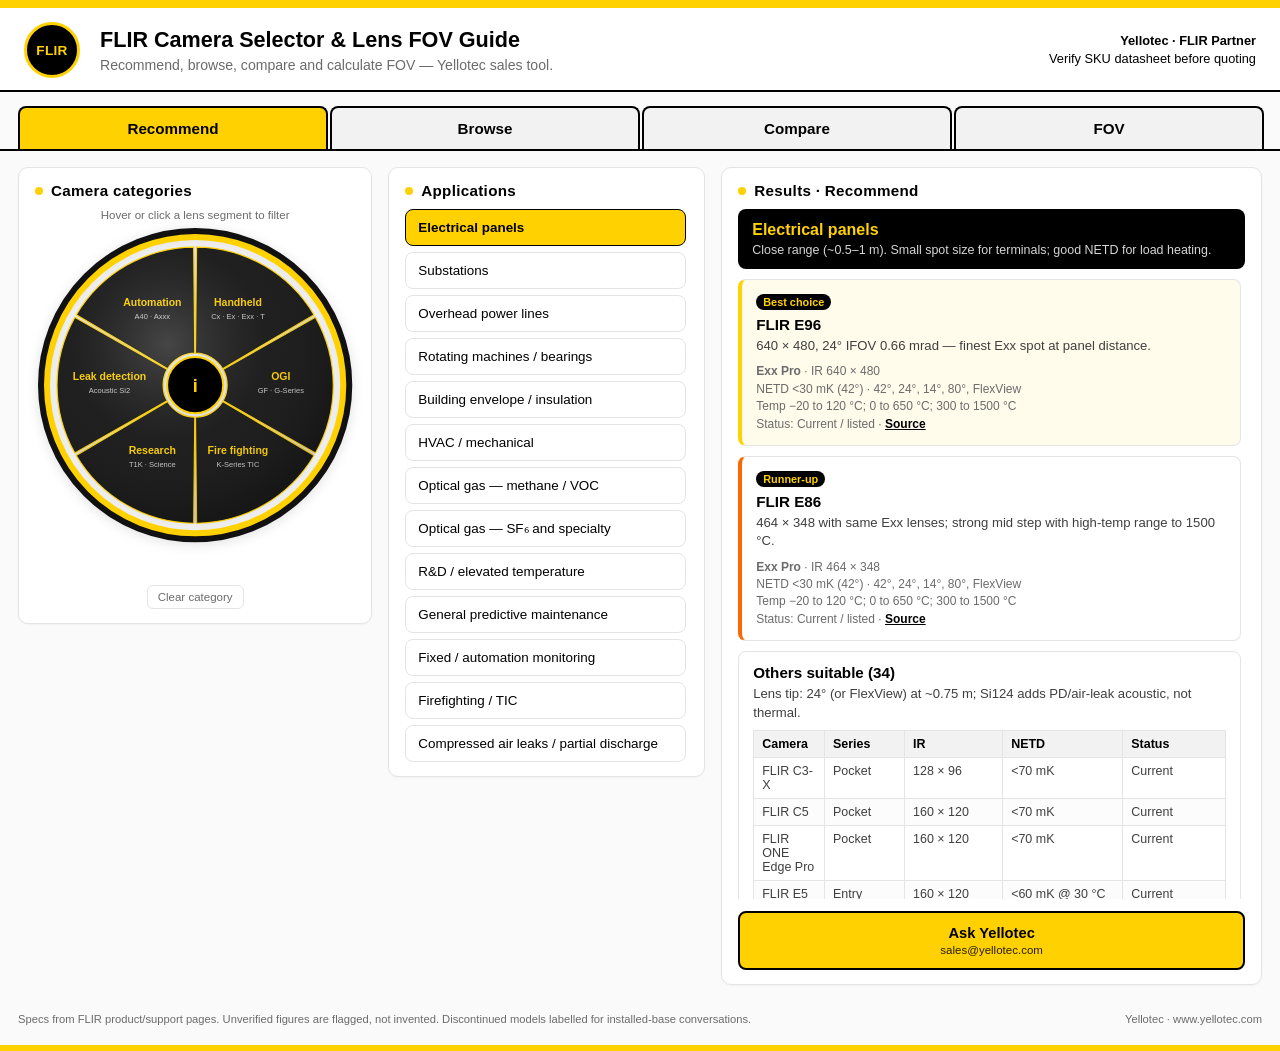
==== flir-selector/index.html @ 2ecea159 "Expand FLIR selector to 60 models + FOV scale diagram Add missing handheld (C8, Cx5, E52, T865, T101" ====
<!DOCTYPE html>
<html lang="en-ZA">
<head>
<meta charset="utf-8"/>
<meta name="viewport" content="width=device-width, initial-scale=1"/>
<title>FLIR Camera Selector — Yellotec</title>
<style>
:root {
  --yellow:#FFD100;
  --orange:#FF6600;
  --black:#000000;
  --ink:#111111;
  --charcoal:#3F3F3F;
  --lt:#F2F2F2;
  --soft:#6B6B6B;
  --white:#fff;
  --border:#E4E4E4;
}
* { box-sizing:border-box; }
html,body { margin:0; padding:0; font-family:Arial, Helvetica, sans-serif; color:var(--charcoal); background:#fafafa; }
body { min-height:100vh; }
.topbar { height:8px; background:var(--yellow); }
.header {
  display:flex; align-items:center; gap:20px; flex-wrap:wrap;
  padding:14px 24px 12px; background:var(--white); border-bottom:2px solid var(--black);
}
.header .mark {
  width:56px; height:56px; border-radius:50%; background:var(--black); color:var(--yellow);
  display:flex; align-items:center; justify-content:center; font-weight:700; font-size:0.85rem;
  border:3px solid var(--yellow); flex-shrink:0; letter-spacing:.02em;
}
.header .titles { flex:1; min-width:220px; }
.header h1 { margin:0; color:var(--black); font-size:1.35rem; font-weight:700; line-height:1.2; }
.header .sub { margin:4px 0 0; color:var(--soft); font-size:0.88rem; }
.header .partner { text-align:right; color:var(--black); font-size:0.8rem; line-height:1.4; margin-left:auto; }
.header .partner strong { display:block; font-weight:700; }
.tabs {
  display:flex; gap:0; max-width:1280px; margin:14px auto 0; padding:0 18px;
  border-bottom:2px solid var(--black);
}
.tab {
  flex:1; text-align:center; padding:12px 10px; font-weight:700; font-size:0.95rem;
  background:var(--lt); color:var(--black); border:2px solid var(--black); border-bottom:none;
  border-radius:8px 8px 0 0; cursor:pointer; margin-right:-2px; font-family:inherit;
}
.tab + .tab { margin-left:4px; }
.tab:hover { background:#fff6c2; }
.tab.is-on { background:var(--yellow); z-index:1; }
.wrap {
  max-width:1280px; margin:0 auto; padding:16px 18px 28px;
  display:grid; grid-template-columns: 0.95fr 0.85fr 1.45fr; gap:16px;
  align-items:start;
}
.panel {
  background:var(--white); border:1px solid var(--border); border-radius:10px;
  padding:14px 16px; box-shadow:0 1px 2px rgba(0,0,0,.04);
  display:flex; flex-direction:column; min-height:0;
}
.panel h2 {
  margin:0 0 10px; color:var(--black); font-size:0.95rem; letter-spacing:.02em;
  display:flex; align-items:center; gap:8px;
}
.panel h2::before {
  content:""; width:8px; height:8px; border-radius:50%; background:var(--yellow); flex-shrink:0;
}
.lens-wrap { display:flex; flex-direction:column; align-items:center; gap:10px; }
.lens-svg { width:100%; max-width:340px; height:auto; filter:drop-shadow(0 2px 6px rgba(0,0,0,.12)); }
.seg { fill:#1a1a1a; stroke:#FFD100; stroke-width:1.2; cursor:pointer; transition: fill .18s, transform .18s; transform-origin: 160px 160px; }
.seg:hover, .seg.is-hover { fill:#333; }
.seg.is-selected { fill:#000; stroke:#FF6600; stroke-width:2.2; }
.seg-label { fill:#FFD100; font-family:Arial,sans-serif; font-size:10.5px; font-weight:700; pointer-events:none; text-anchor:middle; }
.seg-sub { fill:#cccccc; font-family:Arial,sans-serif; font-size:7.5px; pointer-events:none; text-anchor:middle; }
.lens-ring { fill:none; stroke:#FFD100; stroke-width:6; }
.lens-ring-outer { fill:none; stroke:#111111; stroke-width:10; }
.lens-glass { fill:url(#glassGrad); opacity:.35; pointer-events:none; }
.lens-hub { fill:#000000; stroke:#FFD100; stroke-width:2; cursor:pointer; }
.lens-hub-i { fill:#FFD100; font-family:Arial,sans-serif; font-size:18px; font-weight:700; text-anchor:middle; dominant-baseline:central; pointer-events:none; }
.lens-hint { font-size:0.72rem; color:var(--soft); text-align:center; margin:0 0 4px; }
.filter-note { font-size:0.72rem; color:var(--orange); min-height:1em; margin:4px 0 0; text-align:center; }
.clear-btn {
  margin-top:4px; background:none; border:1px solid var(--border); border-radius:6px;
  padding:5px 10px; font-size:0.72rem; cursor:pointer; color:var(--soft); align-self:center; font-family:inherit;
}
.clear-btn:hover { border-color:var(--black); color:var(--black); }
.app-list { display:flex; flex-direction:column; gap:6px; max-height:560px; overflow:auto; padding-right:2px; }
.app-btn {
  text-align:left; padding:10px 12px; border:1.5px solid var(--border); border-radius:8px;
  background:var(--white); color:var(--black); font-size:0.84rem; cursor:pointer; font-family:inherit;
}
.app-btn:hover { border-color:var(--black); background:#fffce8; }
.app-btn.is-on { background:var(--yellow); border-color:var(--black); font-weight:700; }
.results-head {
  background:var(--black); color:var(--white); border-radius:8px; padding:12px 14px; margin-bottom:10px;
}
.results-head .count { font-size:1.0rem; font-weight:700; margin:0; color:var(--yellow); }
.results-head .hint { margin:4px 0 0; font-size:0.78rem; opacity:.9; color:#eee; }
.results-body { flex:1; overflow:auto; max-height:620px; padding-right:4px; }
.card {
  border:1px solid var(--border); border-radius:8px; padding:12px 14px; margin:0 0 10px; background:#fff;
}
.card.best { border-left:4px solid var(--yellow); background:#fffceb; }
.card.runner { border-left:4px solid var(--orange); }
.card h3 { margin:0 0 4px; color:var(--black); font-size:0.95rem; }
.card .tag { display:inline-block; font-size:0.68rem; font-weight:700; background:var(--black); color:var(--yellow); padding:2px 7px; border-radius:999px; margin-bottom:6px; }
.card .why { margin:0 0 8px; font-size:0.82rem; line-height:1.4; }
.card .meta { font-size:0.75rem; color:var(--soft); line-height:1.45; }
.card a { color:var(--black); font-weight:700; text-decoration:underline; }
.card a:hover { color:var(--orange); }
.card.warn { border-color:var(--orange); background:#fff8f0; font-size:0.78rem; }
table.spec { width:100%; border-collapse:collapse; font-size:0.78rem; margin:8px 0; }
table.spec th, table.spec td { border:1px solid var(--border); padding:6px 8px; text-align:left; vertical-align:top; }
table.spec th { background:var(--lt); color:var(--black); font-weight:700; }
table.spec tr:nth-child(even) td { background:#fcfcfc; }
.status-disc { color:var(--orange); font-weight:700; }
.toolbar { display:flex; flex-wrap:wrap; gap:8px; margin:0 0 10px; align-items:end; }
.toolbar label { display:block; font-size:0.72rem; color:var(--soft); margin-bottom:3px; }
.toolbar select, .toolbar input {
  padding:8px 10px; font-size:0.88rem; font-family:inherit;
  border:1.5px solid var(--black); border-radius:8px; color:var(--black); background:var(--white); min-width:140px;
}

.fov-apps { display:flex; gap:6px; flex-wrap:wrap; margin:0 0 10px; }
.fov-apps button {
  padding:7px 12px; border:1.5px solid var(--black); border-radius:999px; background:var(--white);
  font-size:0.78rem; cursor:pointer; font-family:inherit; color:var(--black);
}
.fov-apps button.is-on { background:var(--yellow); font-weight:700; }
.fov-diagram {
  background:#111; border:2px solid var(--black); border-radius:10px; padding:12px;
  margin:0 0 12px; overflow:hidden;
}
.fov-diagram svg { display:block; width:100%; height:auto; max-height:360px; }
.fov-stats {
  display:grid; grid-template-columns:repeat(auto-fit,minmax(120px,1fr)); gap:8px; margin:0 0 12px;
}
.fov-stats .stat {
  background:var(--lt); border:1.5px solid var(--black); border-radius:8px; padding:8px 10px;
}
.fov-stats .stat .k { font-size:0.68rem; text-transform:uppercase; letter-spacing:0.04em; color:#555; }
.fov-stats .stat .v { font-size:1.05rem; font-weight:700; color:var(--black); }

.scene-tabs { display:flex; gap:6px; flex-wrap:wrap; margin:0 0 10px; }
.scene-tabs button {
  padding:7px 12px; border:1.5px solid var(--black); border-radius:999px; background:var(--white);
  font-size:0.78rem; cursor:pointer; font-family:inherit; color:var(--black);
}
.scene-tabs button.is-on { background:var(--yellow); font-weight:700; }
.cta {
  display:block; text-align:center; margin-top:12px; padding:12px 16px;
  background:var(--yellow); color:var(--black); font-weight:700; text-decoration:none;
  border-radius:8px; border:2px solid var(--black); font-size:0.92rem;
}
.cta:hover { background:var(--orange); color:#fff; border-color:var(--orange); }
.cta small { display:block; font-weight:400; font-size:0.72rem; margin-top:3px; opacity:.85; }
.empty { color:var(--soft); font-size:0.85rem; padding:8px 0; }
.footer {
  max-width:1280px; margin:0 auto 20px; padding:0 18px;
  font-size:0.7rem; color:var(--soft); display:flex; justify-content:space-between; gap:12px; flex-wrap:wrap;
}
.bottombar { height:6px; background:var(--yellow); margin-top:8px; }
.formula { font-family:Arial,sans-serif; background:var(--lt); border-radius:8px; padding:10px 12px; font-size:0.82rem; margin:0 0 10px; color:var(--black); }
.formula code { background:#fff; border:1px solid var(--border); padding:1px 5px; border-radius:4px; }
@media (max-width:1000px) {
  .wrap { grid-template-columns:1fr; }
  .lens-svg { max-width:280px; }
  .header .partner { text-align:left; width:100%; margin-left:0; }
  .results-body, .app-list { max-height:none; }
  .tabs { flex-wrap:wrap; }
  .tab { flex:1 1 45%; margin:0 0 4px; border-bottom:2px solid var(--black); }
}
</style>
</head>
<body>
<div class="topbar"></div>
<header class="header">
  <div class="mark">FLIR</div>
  <div class="titles">
    <h1>FLIR Camera Selector &amp; Lens FOV Guide</h1>
    <p class="sub">Recommend, browse, compare and calculate FOV — Yellotec sales tool.</p>
  </div>
  <div class="partner">
    <strong>Yellotec · FLIR Partner</strong>
    Verify SKU datasheet before quoting
  </div>
</header>
<nav class="tabs" role="tablist" aria-label="Selector modes">
  <button type="button" class="tab is-on" data-tab="recommend" role="tab">Recommend</button>
  <button type="button" class="tab" data-tab="browse" role="tab">Browse</button>
  <button type="button" class="tab" data-tab="compare" role="tab">Compare</button>
  <button type="button" class="tab" data-tab="fov" role="tab">FOV</button>
</nav>
<main class="wrap">
  <section class="panel" id="lensPanel">
    <h2>Camera categories</h2>
    <p class="lens-hint">Hover or click a lens segment to filter</p>
    <div class="lens-wrap">
      <svg class="lens-svg" id="lens" viewBox="0 0 320 320" role="img" aria-label="Camera category aperture">
        <defs>
          <radialGradient id="glassGrad" cx="40%" cy="35%" r="65%">
            <stop offset="0%" stop-color="#ffffff" stop-opacity="0.55"/>
            <stop offset="55%" stop-color="#888888" stop-opacity="0.15"/>
            <stop offset="100%" stop-color="#000000" stop-opacity="0.35"/>
          </radialGradient>
        </defs>
        <circle class="lens-ring-outer" cx="160" cy="160" r="152"/>
        <circle class="lens-ring" cx="160" cy="160" r="148"/>
        <g id="segments"></g>
        <circle class="lens-glass" cx="160" cy="160" r="138"/>
        <circle class="lens-hub" id="lensHub" cx="160" cy="160" r="28"/>
        <text class="lens-hub-i" x="160" y="161">i</text>
      </svg>
      <p class="filter-note" id="filterNote"></p>
      <button type="button" class="clear-btn" id="clearWheel">Clear category</button>
    </div>
  </section>
  <section class="panel">
    <h2>Applications</h2>
    <div class="app-list" id="appList"></div>
  </section>
  <section class="panel">
    <h2 id="resultsTitle">Results</h2>
    <div class="results-head">
      <p class="count" id="sinceCount">—</p>
      <p class="hint" id="sinceHint">Pick an application or category to start.</p>
    </div>
    <div class="results-body" id="results"></div>
    <a class="cta" href="mailto:sales@yellotec.com?subject=FLIR%20camera%20recommendation">Ask Yellotec<small>sales@yellotec.com</small></a>
  </section>
</main>
<footer class="footer">
  <span>Specs from FLIR product/support pages. Unverified figures are flagged, not invented. Discontinued models labelled for installed-base conversations.</span>
  <span>Yellotec · www.yellotec.com</span>
</footer>
<div class="bottombar"></div>
<script>
const CAMERAS = [{"id": "c3x", "name": "FLIR C3-X", "category": "Pocket", "wheel": "handheld", "apps": ["Electrical panels", "Building envelope", "HVAC / mechanical", "Predictive maintenance"], "ir": "128 × 96", "netd": "<70 mK", "tempRange": "−20 to 300 °C", "accuracy": "±3 °C or ±3% (range-dependent)", "spectral": "8–14 µm", "lenses": "Fixed ~53.6°", "ifovNote": "7.9 mrad/pixel", "focus": "Focus-free", "typical": "Pocket first-look electrical, building and maintenance checks with Ignite", "source": "https://www.flir.com/en-gb/products/c3-x/", "lensData": [{"label": "54° fixed", "fovH": 53.6, "fovV": 42, "ifovMrad": 7.9}]}, {"id": "c5", "name": "FLIR C5", "category": "Pocket", "wheel": "handheld", "apps": ["Electrical panels", "Building envelope", "HVAC / mechanical", "Predictive maintenance"], "ir": "160 × 120", "netd": "<70 mK", "tempRange": "−20 to 400 °C", "accuracy": "±3 °C or ±3% (range-dependent)", "spectral": "LWIR pocket", "lenses": "Fixed 54° × 42°", "ifovNote": "6.3 mrad/pixel", "focus": "Focus-free", "typical": "Pocket electrical/building surveys; higher res than C3-X", "source": "https://support.flir.com/DsDownload/Assets/89401-0101-en-US.html", "lensData": [{"label": "54° fixed", "fovH": 54, "fovV": 42, "ifovMrad": 6.3}]}, {"id": "c8", "name": "FLIR C8", "category": "Pocket", "wheel": "handheld", "apps": ["Electrical panels", "Building envelope", "HVAC / mechanical", "Predictive maintenance"], "ir": "320 × 240", "netd": "<50 mK", "tempRange": "−20 to 450 °C", "accuracy": "±2 °C (0–100 °C) or ±2% (100–450 °C)", "spectral": "7.5–13 µm", "lenses": "Fixed 35° × 27°", "ifovNote": "2.0 mrad/pixel", "focus": "Focus-free", "typical": "Current pocket Pro-class Cx with Ignite; higher res than C5", "source": "https://www.flir.com/products/c8/", "lensData": [{"label": "35° fixed", "fovH": 35, "fovV": 27, "ifovMrad": 2.0}]}, {"id": "cx5", "name": "FLIR Cx5", "category": "Pocket", "wheel": "handheld", "apps": ["Electrical panels", "Building envelope", "HVAC / mechanical", "Predictive maintenance"], "ir": "160 × 120", "netd": "<70 mK", "tempRange": "−20 to 400 °C (see Cx5 datasheet)", "accuracy": "±3 °C or ±3% (typical Cx; confirm ATEX datasheet)", "spectral": "LWIR ATEX pocket", "lenses": "Fixed 54° × 42°", "ifovNote": "6.3 mrad/pixel (Cx family)", "focus": "Focus-free", "typical": "ATEX/IECEx hazardous-area pocket camera for Ex zones", "source": "https://www.flir.com/products/cx5/", "lensData": [{"label": "54° fixed", "fovH": 54, "fovV": 42, "ifovMrad": 6.3}], "notes": "ATEX-rated Cx. Confirm exact accuracy / temp ranges on current Cx5 datasheet before quoting."}, {"id": "oneedge", "name": "FLIR ONE Edge Pro", "category": "Pocket", "wheel": "handheld", "apps": ["Electrical panels", "Building envelope", "HVAC / mechanical"], "ir": "160 × 120", "netd": "<70 mK", "tempRange": "−20 to 120 °C; 0 to 400 °C", "accuracy": "See FLIR ONE Edge Pro datasheet (phone-attached)", "spectral": "LWIR smartphone accessory", "lenses": "Fixed ~54° × 42°", "ifovNote": "Not consistently published as mrad on all pages", "focus": "Focus-free", "typical": "Wireless phone-clip surveys for quick electrical and building scans", "source": "https://www.flir.com/products/flir-one-edge-pro/", "lensData": [{"label": "54° fixed", "fovH": 54, "fovV": 42, "ifovMrad": 6.3}], "notes": "IFOV not verified as a single published mrad figure; FOV ~54×42 used for FOV tool."}, {"id": "e5pro", "name": "FLIR E5 Pro", "category": "Entry", "wheel": "handheld", "apps": ["Electrical panels", "Building envelope", "HVAC / mechanical", "Predictive maintenance"], "ir": "160 × 120", "netd": "<60 mK @ 30 °C", "tempRange": "−20 to 400 °C (two ranges)", "accuracy": "±2 °C or ±2% (low range)", "spectral": "7.5–13 µm", "lenses": "Fixed 33° × 25°", "ifovNote": "3.7 mrad", "focus": "Fixed focus", "typical": "Current entry Pro with Ignite for electrical and building", "source": "https://support.flir.com/DsDownload/App/Compare/?Lang=En&PN_LIST=13301-0101%2C13302-0201%2C13303-0302", "lensData": [{"label": "33° fixed", "fovH": 33, "fovV": 25, "ifovMrad": 3.7}]}, {"id": "e5xt", "name": "FLIR E5-XT", "category": "Entry", "wheel": "handheld", "apps": ["Electrical panels", "Building envelope", "HVAC / mechanical", "Predictive maintenance"], "ir": "160 × 120", "netd": "<100 mK", "tempRange": "−20 to 400 °C", "accuracy": "±2 °C or ±2%", "spectral": "LWIR", "lenses": "Fixed 45° × 34°", "ifovNote": "5.2 mrad", "focus": "Focus-free", "typical": "Legacy entry Ex (discontinued; succeeded by E5 Pro)", "source": "https://www.flir.com/products/e5-xt/", "lensData": [{"label": "45° fixed", "fovH": 45, "fovV": 34, "ifovMrad": 5.2}], "status": "Discontinued"}, {"id": "e6pro", "name": "FLIR E6 Pro", "category": "Entry", "wheel": "handheld", "apps": ["Electrical panels", "Building envelope", "HVAC / mechanical", "Predictive maintenance", "Rotating machines"], "ir": "240 × 180", "netd": "<50 mK @ 30 °C", "tempRange": "−20 to 550 °C (two ranges)", "accuracy": "±2 °C or ±2%", "spectral": "7.5–13 µm", "lenses": "Fixed 33° × 25°", "ifovNote": "2.5 mrad", "focus": "Fixed focus", "typical": "Current mid Pro for electrical/mechanical routes", "source": "https://support.flir.com/DsDownload/App/Compare/?Lang=En&PN_LIST=13301-0101%2C13302-0201%2C13303-0302", "lensData": [{"label": "33° fixed", "fovH": 33, "fovV": 25, "ifovMrad": 2.5}]}, {"id": "e6xt", "name": "FLIR E6-XT", "category": "Entry", "wheel": "handheld", "apps": ["Electrical panels", "Building envelope", "HVAC / mechanical", "Predictive maintenance", "Rotating machines"], "ir": "240 × 180", "netd": "<60 mK", "tempRange": "−20 to 550 °C", "accuracy": "±2 °C or ±2%", "spectral": "LWIR", "lenses": "Fixed 45° × 34°", "ifovNote": "3.4 mrad", "focus": "Focus-free", "typical": "Legacy mid-entry Ex (discontinued; succeeded by E6 Pro)", "source": "https://support.flir.com/DsDownload/App/Compare/?Lang=En&PN_LIST=63906-0604%2C63909-1004%2C63907-0804%2C63908-0905", "lensData": [{"label": "45° fixed", "fovH": 45, "fovV": 34, "ifovMrad": 3.4}], "status": "Discontinued"}, {"id": "e8pro", "name": "FLIR E8 Pro", "category": "Entry", "wheel": "handheld", "apps": ["Electrical panels", "Building envelope", "HVAC / mechanical", "Predictive maintenance", "Rotating machines"], "ir": "320 × 240", "netd": "<40 mK @ 30 °C", "tempRange": "−20 to 200 °C; 10 to 550 °C", "accuracy": "±2 °C or ±2%", "spectral": "7.5–13 µm", "lenses": "Fixed 33° × 25°", "ifovNote": "1.8 mrad", "focus": "Fixed focus", "typical": "Top fixed-lens Pro for electrical and mechanical inspection", "source": "https://www.flir.com/products/e8-pro/", "lensData": [{"label": "33° fixed", "fovH": 33, "fovV": 25, "ifovMrad": 1.8}]}, {"id": "e8xt", "name": "FLIR E8-XT", "category": "Entry", "wheel": "handheld", "apps": ["Electrical panels", "Building envelope", "HVAC / mechanical", "Predictive maintenance", "Rotating machines"], "ir": "320 × 240", "netd": "<50 mK", "tempRange": "−20 to 550 °C", "accuracy": "±2 °C or ±2%", "spectral": "LWIR", "lenses": "Fixed 45° × 34°", "ifovNote": "2.6 mrad", "focus": "Focus-free", "typical": "Legacy top Ex fixed-lens (discontinued; succeeded by E8 Pro)", "source": "https://www.flir.com/en-gb/products/e8-xt/", "lensData": [{"label": "45° fixed", "fovH": 45, "fovV": 34, "ifovMrad": 2.6}], "status": "Discontinued"}, {"id": "e52", "name": "FLIR E52", "category": "Exx Pro", "wheel": "handheld", "apps": ["Electrical panels", "Substations", "Rotating machines", "HVAC / mechanical", "Predictive maintenance", "Building envelope"], "ir": "240 × 180", "netd": "<50 mK @ 30 °C", "tempRange": "−20 to 120 °C; 0 to 550 °C", "accuracy": "±2 °C or ±2%", "spectral": "7.5–14 µm", "lenses": "24° × 18° (kit)", "ifovNote": "1.75 mrad/pixel (24°)", "focus": "Manual", "typical": "Entry Exx with Inspection Route; below E54 resolution", "source": "https://support.flir.com/DsDownload/Assets/84502-0301-en-US.html", "lensData": [{"label": "24°", "fovH": 24, "fovV": 18, "ifovMrad": 1.75}]}, {"id": "e54", "name": "FLIR E54", "category": "Exx Pro", "wheel": "handheld", "apps": ["Electrical panels", "Substations", "Rotating machines", "HVAC / mechanical", "Predictive maintenance", "Building envelope"], "ir": "320 × 240", "netd": "<40 mK @ 30 °C", "tempRange": "−20 to 120 °C; 0 to 650 °C", "accuracy": "±2 °C or ±2%", "spectral": "7.5–14 µm", "lenses": "24° × 18° (standard kit)", "ifovNote": "1.31 mrad/pixel (24°)", "focus": "Manual", "typical": "Exx starter for CM routes; Inspection Route + Ignite", "source": "https://www.flir.com/products/e54", "lensData": [{"label": "24°", "fovH": 24, "fovV": 18, "ifovMrad": 1.31}], "notes": "Lens Identification NA on product page; treated as fixed 24° kit lens."}, {"id": "e76", "name": "FLIR E76", "category": "Exx Pro", "wheel": "handheld", "apps": ["Electrical panels", "Substations", "Overhead lines", "Rotating machines", "HVAC / mechanical", "Predictive maintenance"], "ir": "320 × 240", "netd": "<30 mK (42°); <40 mK (24°); <50 mK (14°); <40 mK (80°)", "tempRange": "−20 to 120 °C; 0 to 650 °C", "accuracy": "±2 °C or ±2%", "spectral": "7.5–14 µm", "lenses": "42°, 24°, 14°, 80°, FlexView", "ifovNote": "42° 2.41; 24° 1.31; 14° 0.75; 80° 5.2 mrad/px", "focus": "Continuous / one-shot LDM, contrast, manual", "typical": "Plant Exx with interchangeable lenses and laser AF", "source": "https://www.flir.com/products/e76/", "lensData": [{"label": "42° wide", "fovH": 42, "fovV": 32, "ifovMrad": 2.41}, {"label": "24° standard", "fovH": 24, "fovV": 18, "ifovMrad": 1.31}, {"label": "14° tele", "fovH": 14, "fovV": 10, "ifovMrad": 0.75}, {"label": "80° ultra-wide", "fovH": 80, "fovV": 63, "ifovMrad": 5.2}]}, {"id": "e86", "name": "FLIR E86", "category": "Exx Pro", "wheel": "handheld", "apps": ["Electrical panels", "Substations", "Overhead lines", "Rotating machines", "HVAC / mechanical", "Predictive maintenance", "R&D / high temp"], "ir": "464 × 348", "netd": "<30 mK (42°); <40 mK (24°); <50 mK (14°); <40 mK (80°)", "tempRange": "−20 to 120 °C; 0 to 650 °C; 300 to 1500 °C", "accuracy": "±2 °C or ±2%", "spectral": "7.5–14 µm", "lenses": "42°, 24°, 14°, 80°, FlexView", "ifovNote": "42° 1.66; 24° 0.90; 14° 0.52; 80° 3.6 mrad/px", "focus": "Continuous / one-shot LDM, contrast, manual", "typical": "Mid-high Exx for electrical/mechanical with high-temp range", "source": "https://www.flir.com/products/e86/", "lensData": [{"label": "42° wide", "fovH": 42, "fovV": 32, "ifovMrad": 1.66}, {"label": "24° standard", "fovH": 24, "fovV": 18, "ifovMrad": 0.9}, {"label": "14° tele", "fovH": 14, "fovV": 10, "ifovMrad": 0.52}, {"label": "80° ultra-wide", "fovH": 80, "fovV": 63, "ifovMrad": 3.6}], "wheelExtra": ["research"]}, {"id": "e96", "name": "FLIR E96", "category": "Exx Pro", "wheel": "handheld", "apps": ["Electrical panels", "Substations", "Overhead lines", "Rotating machines", "HVAC / mechanical", "Predictive maintenance", "R&D / high temp"], "ir": "640 × 480", "netd": "<30 mK (42°); <40 mK (24°); <50 mK (14°); <30 mK (80°)", "tempRange": "−20 to 120 °C; 0 to 650 °C; 300 to 1500 °C", "accuracy": "±2 °C or ±2%", "spectral": "7.5–14 µm", "lenses": "42°, 24°, 14°, 80°, FlexView", "ifovNote": "42° 1.20; 24° 0.66; 14° 0.38; 80° 2.6 mrad/px", "focus": "Continuous / one-shot LDM, contrast, manual", "typical": "Top pistol-grip Exx for HV electrical and detailed mechanical", "source": "https://www.flir.com/products/e96/", "lensData": [{"label": "42° wide", "fovH": 42, "fovV": 32, "ifovMrad": 1.2}, {"label": "24° standard", "fovH": 24, "fovV": 18, "ifovMrad": 0.66}, {"label": "14° tele", "fovH": 14, "fovV": 10, "ifovMrad": 0.38}, {"label": "80° ultra-wide", "fovH": 80, "fovV": 63, "ifovMrad": 2.6}], "wheelExtra": ["research"]}, {"id": "t1010", "name": "FLIR T1010", "category": "T-Series", "wheel": "handheld", "apps": ["Substations", "Overhead lines", "R&D / high temp", "Predictive maintenance", "Electrical panels"], "ir": "1024 × 768", "netd": "<25 mK (published comparison matrix)", "tempRange": "−40 to 650 °C or −40 to 2000 °C (SKU-dependent; confirm)", "accuracy": "±2 °C or ±2% (typical T1K)", "spectral": "LWIR HD", "lenses": "45°, 28°, 12° (T1K family)", "ifovNote": "T1K family — confirm per lens on datasheet", "focus": "One-shot or manual; viewfinder", "typical": "HD T1K sibling to T1020; confirm current listing vs T1020", "source": "https://www.flir.com/products/t1010/", "lensData": [{"label": "45°", "fovH": 45, "fovV": 34, "ifovMrad": 0.8}, {"label": "28°", "fovH": 28, "fovV": 21, "ifovMrad": 0.47}, {"label": "12° tele", "fovH": 12, "fovV": 9, "ifovMrad": 0.2}], "notes": "Confirm whether T1010 remains a current separate SKU vs T1020 on your FLIR price list. Temp range and IFOV from T1K family sources.", "wheelExtra": ["research"]}, {"id": "t1020", "name": "FLIR T1020 (T1K)", "category": "T-Series", "wheel": "handheld", "apps": ["Substations", "Overhead lines", "R&D / high temp", "Predictive maintenance", "Electrical panels", "Rotating machines"], "ir": "1024 × 768 (UltraMax up to ~3.1 MP)", "netd": "<20 mK @ 30 °C", "tempRange": "−40 to 2000 °C (published T-Series high-end)", "accuracy": "±2 °C or ±2%", "spectral": "LWIR HD", "lenses": "12°, 28°, 45° (optional 7°, close-up)", "ifovNote": "28° 0.47 mrad; 12° ~0.20 mrad (published)", "focus": "One-shot or manual; viewfinder", "typical": "HD utility and R&D inspections; finest handheld spatial resolution on this page", "source": "https://www.flir.com/products/t1020/", "lensData": [{"label": "45°", "fovH": 45, "fovV": 34, "ifovMrad": 0.8}, {"label": "28°", "fovH": 28, "fovV": 21, "ifovMrad": 0.47}, {"label": "12° tele", "fovH": 12, "fovV": 9, "ifovMrad": 0.2}], "notes": "45° IFOV ~0.80 mrad from T1030sc family datasheet; confirm exact T1020 SKU.", "wheelExtra": ["research"]}, {"id": "t1030", "name": "FLIR T1030sc", "category": "T-Series", "wheel": "research", "apps": ["R&D / high temp", "Predictive maintenance", "Substations", "Overhead lines"], "ir": "1024 × 768", "netd": "<20 mK @ 30 °C", "tempRange": "−40 to 2000 °C (science kit; confirm SKU)", "accuracy": "±2 °C or ±2% (typical T1K family)", "spectral": "LWIR HD science", "lenses": "28° standard; 12°, 45° options", "ifovNote": "28° 0.47 mrad; 45° 0.80 mrad", "focus": "One-shot or manual", "typical": "Science / R&D HD radiometric camera related to T1020", "source": "https://support.flir.com/DsDownload/Assets/72501-0202-en-US.html", "lensData": [{"label": "28°", "fovH": 28, "fovV": 21, "ifovMrad": 0.47}, {"label": "45°", "fovH": 45, "fovV": 34, "ifovMrad": 0.8}], "notes": "Science-oriented SKU; confirm temperature ranges on the exact T1030sc datasheet before quoting.", "wheelExtra": ["handheld", "research"]}, {"id": "t530", "name": "FLIR T530", "category": "T-Series", "wheel": "handheld", "apps": ["Electrical panels", "Substations", "Overhead lines", "Rotating machines", "Predictive maintenance", "HVAC / mechanical"], "ir": "320 × 240", "netd": "<30 mK (42°); <40 mK (24°); <50 mK (14°); <40 mK (80°)", "tempRange": "−20 to 120 °C; 0 to 650 °C", "accuracy": "±2 °C or ±2%", "spectral": "7.5–14 µm", "lenses": "42°, 24°, 14°, 80°, FlexView", "ifovNote": "42° 2.41; 24° 1.31; 14° 0.75; 80° 5.2 mrad/px", "focus": "Continuous LDM, one-shot LDM/contrast, manual", "typical": "Ergonomic T entry for plant electrical/mechanical", "source": "https://www.flir.com/products/t530/", "lensData": [{"label": "42° wide", "fovH": 42, "fovV": 32, "ifovMrad": 2.41}, {"label": "24° standard", "fovH": 24, "fovV": 18, "ifovMrad": 1.31}, {"label": "14° tele", "fovH": 14, "fovV": 10, "ifovMrad": 0.75}, {"label": "80° ultra-wide", "fovH": 80, "fovV": 63, "ifovMrad": 5.2}]}, {"id": "t540", "name": "FLIR T540", "category": "T-Series", "wheel": "handheld", "apps": ["Electrical panels", "Substations", "Overhead lines", "Rotating machines", "Predictive maintenance", "R&D / high temp"], "ir": "464 × 348", "netd": "<30 mK (42°); <40 mK (24°); <50 mK (14°)", "tempRange": "−20 to 120 °C; 0 to 650 °C; 300 to 1500 °C", "accuracy": "±2 °C or ±2%", "spectral": "7.5–14 µm", "lenses": "42°, 24°, 14° (+ AutoCal options)", "ifovNote": "42° 1.66; 24° 0.90; 14° 0.52 mrad/px", "focus": "Continuous LDM, one-shot LDM/contrast, manual", "typical": "Mid T-Series for detailed electrical and mechanical", "source": "https://www.flir.com/products/t540/", "lensData": [{"label": "42° wide", "fovH": 42, "fovV": 32, "ifovMrad": 1.66}, {"label": "24° standard", "fovH": 24, "fovV": 18, "ifovMrad": 0.9}, {"label": "14° tele", "fovH": 14, "fovV": 10, "ifovMrad": 0.52}], "wheelExtra": ["research"]}, {"id": "t560", "name": "FLIR T560", "category": "T-Series", "wheel": "handheld", "apps": ["Electrical panels", "Substations", "Overhead lines", "Rotating machines", "Predictive maintenance", "R&D / high temp"], "ir": "640 × 480", "netd": "<30 mK (42°); <40 mK (24°); <50 mK (14°)", "tempRange": "−20 to 120 °C; 0 to 650 °C; 300 to 1500 °C", "accuracy": "±2 °C or ±2%", "spectral": "7.5–14 µm", "lenses": "42°, 24°, 14°, 80°, FlexView", "ifovNote": "42° 1.20; 24° 0.66; 14° 0.38; 80° 2.6 mrad/px", "focus": "Continuous LDM, one-shot LDM/contrast, manual", "typical": "High-res T without viewfinder for plant and utility work", "source": "https://www.flir.com/products/T560", "lensData": [{"label": "42° wide", "fovH": 42, "fovV": 32, "ifovMrad": 1.2}, {"label": "24° standard", "fovH": 24, "fovV": 18, "ifovMrad": 0.66}, {"label": "14° tele", "fovH": 14, "fovV": 10, "ifovMrad": 0.38}, {"label": "80° ultra-wide", "fovH": 80, "fovV": 63, "ifovMrad": 2.6}], "wheelExtra": ["research"]}, {"id": "t840", "name": "FLIR T840", "category": "T-Series", "wheel": "handheld", "apps": ["Electrical panels", "Substations", "Overhead lines", "Rotating machines", "Predictive maintenance", "R&D / high temp"], "ir": "464 × 348", "netd": "<30 mK (42°); <40 mK (24°); <50 mK (14°)", "tempRange": "−20 to 120 °C; 0 to 650 °C; 300 to 1500 °C", "accuracy": "±2 °C or ±2%", "spectral": "7.5–14 µm", "lenses": "42°, 24°, 14°, 80°, 6°, FlexView", "ifovNote": "24° 0.90; 80° 3.6 mrad/px (42°/14°/6° family-consistent)", "focus": "Continuous LDM; 180° rotating optic; viewfinder", "typical": "Outdoor HV and awkward angles with viewfinder + rotating block", "source": "https://www.flir.com/products/t840/", "lensData": [{"label": "42° wide", "fovH": 42, "fovV": 32, "ifovMrad": 1.66}, {"label": "24° standard", "fovH": 24, "fovV": 18, "ifovMrad": 0.9}, {"label": "14° tele", "fovH": 14, "fovV": 10, "ifovMrad": 0.52}, {"label": "6° tele", "fovH": 6, "fovV": 4.5, "ifovMrad": 0.24}, {"label": "80° ultra-wide", "fovH": 80, "fovV": 63, "ifovMrad": 3.6}], "notes": "T840 42°/14°/6° IFOV taken from 464×348 family table; confirm SKU datasheet.", "wheelExtra": ["research"]}, {"id": "t860", "name": "FLIR T860", "category": "T-Series", "wheel": "handheld", "apps": ["Electrical panels", "Substations", "Overhead lines", "Rotating machines", "Predictive maintenance", "R&D / high temp"], "ir": "640 × 480", "netd": "<30 mK (42°); <40 mK (24°); <50 mK (14°/6°)", "tempRange": "−20 to 120 °C; 0 to 650 °C; 300 to 2000 °C", "accuracy": "±2 °C or ±2%", "spectral": "7.5–14 µm", "lenses": "42°, 24°, 14°, 6°, 80°, FlexView", "ifovNote": "42° 1.20; 24° 0.66; 14° 0.38; 6° 0.17 mrad/px", "focus": "Continuous LDM; viewfinder", "typical": "Top handheld for long-range OHL and high-detail electrical", "source": "https://support.flir.com/DsDownload/Assets/89211-0101-en-US.html", "lensData": [{"label": "42° wide", "fovH": 42, "fovV": 32, "ifovMrad": 1.2}, {"label": "24° standard", "fovH": 24, "fovV": 18, "ifovMrad": 0.66}, {"label": "14° tele", "fovH": 14, "fovV": 10, "ifovMrad": 0.38}, {"label": "6° tele", "fovH": 6, "fovV": 4.5, "ifovMrad": 0.17}], "wheelExtra": ["research"]}, {"id": "t865", "name": "FLIR T865", "category": "T-Series", "wheel": "handheld", "apps": ["Electrical panels", "Substations", "Overhead lines", "Rotating machines", "Predictive maintenance", "R&D / high temp"], "ir": "640 × 480", "netd": "<30 mK (42°); <40 mK (24°); <50 mK (14°)", "tempRange": "−40 to 120 °C; 0 to 650 °C; 300 to 2000 °C", "accuracy": "±2 °C or ±2% (as good as ±1 °C/1% claimed on product page — confirm SKU)", "spectral": "7.5–14 µm", "lenses": "42°, 24°, 14°, 6°, 80°, FlexView", "ifovNote": "42° 1.2; 24° 0.7 mrad/px (published); 14°/6° family-consistent", "focus": "Continuous LDM; 180° rotating optic; viewfinder", "typical": "High-accuracy T8xx for utility/plant; −40 °C low end", "source": "https://www.flir.com/products/t865/", "lensData": [{"label": "42° wide", "fovH": 42, "fovV": 32, "ifovMrad": 1.2}, {"label": "24° standard", "fovH": 24, "fovV": 18, "ifovMrad": 0.7}, {"label": "14° tele", "fovH": 14, "fovV": 10, "ifovMrad": 0.38}, {"label": "6° tele", "fovH": 6, "fovV": 4.5, "ifovMrad": 0.17}], "notes": "Product page cites accuracy as good as ±1 °C/1%; table also lists ±2 °C/±2%. Confirm SKU datasheet. 14°/6° IFOV family-consistent.", "wheelExtra": ["research"]}, {"id": "g306", "name": "FLIR G306", "category": "OGI", "wheel": "ogi", "apps": ["SF6 / specialty gas", "Substations", "Predictive maintenance"], "ir": "320 × 240", "netd": "Not listed as single mK on G306 page used — confirm datasheet", "tempRange": "−40 to 500 °C", "accuracy": "±1 °C (0–100 °C) or ±2% (>100 °C)", "spectral": "10.3–10.7 µm cooled QWIP (SF₆)", "lenses": "14.5° × 10.8°; 24° × 18°", "ifovNote": "Estimated for FOV tool", "focus": "Manual or Automatic", "typical": "Current cooled SF₆ OGI; successor path to GF306", "source": "https://www.flir.com/products/g306/", "lensData": [{"label": "14.5°", "fovH": 14.5, "fovV": 10.8, "ifovMrad": 0.8}, {"label": "24°", "fovH": 24, "fovV": 18, "ifovMrad": 1.3}], "notes": "NETD not captured as a single published figure on the product summary used. IFOV estimated. Prefer over discontinued GF306 for new quotes.", "wheelExtra": ["leak"]}, {"id": "g343", "name": "FLIR G343", "category": "OGI", "wheel": "ogi", "apps": ["Methane / VOC OGI", "Predictive maintenance"], "ir": "320 × 240", "netd": "Confirm G343 datasheet", "tempRange": "See G343 datasheet (CO₂ OGI)", "accuracy": "See datasheet", "spectral": "4.2–4.4 µm cooled (CO₂)", "lenses": "14.5° / 24° typical G-Series", "ifovNote": "Estimated for FOV tool", "focus": "Auto / manual (typical G-Series)", "typical": "Current CO₂ optical gas imaging (CCS / process)", "source": "https://www.flir.com/products/g343/", "lensData": [{"label": "24°", "fovH": 24, "fovV": 18, "ifovMrad": 1.3}, {"label": "14.5°", "fovH": 14.5, "fovV": 10.8, "ifovMrad": 0.8}], "notes": "Detailed NETD/temp not fully verified on this pass — confirm G343 datasheet before quoting. Successor path to GF343.", "wheelExtra": ["leak"]}, {"id": "g609", "name": "FLIR G609", "category": "OGI", "wheel": "fire", "apps": ["R&D / high temp", "Predictive maintenance"], "ir": "640 × 480", "netd": "Confirm G609 datasheet", "tempRange": "High-temp furnace/boiler (confirm datasheet)", "accuracy": "See datasheet", "spectral": "~3.8–4.05 µm cooled (see-through-flame family)", "lenses": "Confirm G609 lens set", "ifovNote": "Not verified this pass — FOV tool uses nominal 24°", "focus": "Confirm datasheet", "typical": "High-resolution furnace and boiler inspection OGI", "source": "https://www.flir.com/browse/optical-gas-imaging/", "lensData": [{"label": "24° (nominal)", "fovH": 24, "fovV": 18, "ifovMrad": 0.65}], "notes": "Listed on FLIR OGI browse as High Resolution Furnace and Boiler Inspection Camera. Full IR/NETD/FOV not fully verified from a dedicated datasheet this pass — confirm before quoting. Related to GF309 see-through-flame use case.", "wheelExtra": ["research", "ogi"]}, {"id": "g620", "name": "FLIR G620", "category": "OGI", "wheel": "ogi", "apps": ["Methane / VOC OGI", "Predictive maintenance"], "ir": "640 × 480", "netd": "<20 mK @ 30 °C", "tempRange": "−20 to 350 °C", "accuracy": "±1 °C (0–100 °C) or ±2% (>100 °C)", "spectral": "3.2–3.4 µm cooled InSb (hydrocarbons/VOCs)", "lenses": "14.5° × 10.8°; 24° × 18°", "ifovNote": "Estimated for FOV tool from resolution÷FOV", "focus": "Auto & Manual", "typical": "Current HD cooled hydrocarbon OGI with onboard quantification", "source": "https://www.flir.com/products/flir-g-series/", "lensData": [{"label": "14.5°", "fovH": 14.5, "fovV": 10.8, "ifovMrad": 0.4}, {"label": "24°", "fovH": 24, "fovV": 18, "ifovMrad": 0.65}], "notes": "IFOV estimated. Prefer over discontinued GF620 for new sales.", "wheelExtra": ["leak"]}, {"id": "gf306", "name": "FLIR GF306", "category": "OGI", "wheel": "ogi", "apps": ["SF6 / specialty gas", "Substations", "Predictive maintenance"], "ir": "320 × 240", "netd": "<15 mK @ 30 °C", "tempRange": "Radiometric (see datasheet)", "accuracy": "±1 °C (0–100 °C) or ±2% (>100 °C)", "spectral": "10.3–10.7 µm (cooled QWIP; SF₆)", "lenses": "14.5° × 10.8°", "ifovNote": "Not listed as mrad on product summary", "focus": "Auto (one touch) or manual", "typical": "Legacy cooled SF₆ OGI (discontinued; G306 recommended successor)", "source": "https://www.flir.com/products/gf306/", "lensData": [{"label": "14.5°", "fovH": 14.5, "fovV": 10.8, "ifovMrad": 0.8}], "status": "Discontinued / superseded by G-Series", "notes": "Legacy cooled GF. Prefer current G306 for new quotes. Kept for comparison.", "wheelExtra": ["leak"]}, {"id": "gf309", "name": "FLIR GF309", "category": "OGI", "wheel": "fire", "apps": ["R&D / high temp", "Predictive maintenance"], "ir": "320 × 240", "netd": "<15 mK @ 30 °C (some listings <25 mK)", "tempRange": "−40 to 1500 °C", "accuracy": "±1 °C (0–100 °C) or ±2% (>100 °C)", "spectral": "3.8–4.05 µm cooled InSb (see-through-flame / furnace)", "lenses": "24° × 18° standard; 14.5°, 6° options", "ifovNote": "Not consistently published as mrad", "focus": "Auto and manual", "typical": "Furnace/boiler inspections through flames; high-temp R&D", "source": "https://www.flir.com/products/gf309/", "lensData": [{"label": "24°", "fovH": 24, "fovV": 18, "ifovMrad": 1.3}], "notes": "Legacy cooled GF. Prefer current G609 (furnace) / see-through-flame path for new quotes. Kept for comparison.", "wheelExtra": ["research", "ogi"], "status": "Discontinued / superseded by G-Series"}, {"id": "gf320", "name": "FLIR GF320", "category": "OGI", "wheel": "ogi", "apps": ["Methane / VOC OGI", "Predictive maintenance"], "ir": "320 × 240", "netd": "<10 mK @ 30 °C", "tempRange": "Radiometric (see datasheet); high-temp option", "accuracy": "±1 °C (0–100 °C) or ±2% (>100 °C)", "spectral": "3.2–3.4 µm (cooled InSb hydrocarbons/VOCs)", "lenses": "14.5° × 10.8° typical", "ifovNote": "Not listed as mrad on the product summary used", "focus": "Auto and manual", "typical": "Legacy cooled methane/VOC OGI (discontinued; G-Series successors)", "source": "https://www.flir.com/products/gf320/", "lensData": [{"label": "14.5°", "fovH": 14.5, "fovV": 10.8, "ifovMrad": 0.8}], "status": "Discontinued / superseded by G-Series", "notes": "Legacy cooled GF. Prefer current Gx320 for new quotes. Kept for comparison.", "wheelExtra": ["leak"]}, {"id": "gf343", "name": "FLIR GF343", "category": "OGI", "wheel": "ogi", "apps": ["Methane / VOC OGI", "Predictive maintenance"], "ir": "320 × 240", "netd": "<15 mK @ 30 °C", "tempRange": "See datasheet (CO₂ OGI)", "accuracy": "See datasheet", "spectral": "4.2–4.4 µm cooled InSb (CO₂)", "lenses": "14.5° (38 mm), 24° (23 mm)", "ifovNote": "Not published as mrad on brochure used", "focus": "Auto (one touch) or manual", "typical": "CO₂ optical gas imaging for CCS / process plants", "source": "https://www.kameryir.com.pl/wp-content/uploads/2020/05/FLIR_GF343_broch.pdf", "lensData": [{"label": "24°", "fovH": 24, "fovV": 18, "ifovMrad": 1.3}, {"label": "14.5°", "fovH": 14.5, "fovV": 10.8, "ifovMrad": 0.8}], "notes": "Legacy cooled GF. Prefer current G343 for new quotes. Kept for comparison.", "wheelExtra": ["leak"], "status": "Discontinued / superseded by G-Series"}, {"id": "gf620", "name": "FLIR GF620", "category": "OGI", "wheel": "ogi", "apps": ["Methane / VOC OGI", "Predictive maintenance"], "ir": "640 × 480", "netd": "<20 mK @ 30 °C", "tempRange": "Radiometric (see datasheet); Q-Mode for QL320", "accuracy": "±1 °C (0–100 °C) or ±2% (>100 °C)", "spectral": "3.2–3.4 µm cooled InSb (methane/VOC)", "lenses": "14.5° × 10.8° (38 mm)", "ifovNote": "Not listed as mrad on product summary", "focus": "Manual", "typical": "Legacy HD cooled methane OGI with quantification mode (discontinued; G-Series successors)", "source": "https://www.flir.com/products/gf620/", "lensData": [{"label": "14.5°", "fovH": 14.5, "fovV": 10.8, "ifovMrad": 0.4}], "status": "Discontinued / superseded by G-Series", "notes": "Legacy cooled GF. Prefer current G620 / Gx620 for new quotes. Kept for comparison.", "wheelExtra": ["leak"]}, {"id": "gf77", "name": "FLIR GF77", "category": "OGI", "wheel": "ogi", "apps": ["Methane / VOC OGI", "SF6 / specialty gas", "Predictive maintenance", "Substations"], "ir": "320 × 240", "netd": "<25 mK (25°); <40 mK (6°)", "tempRange": "Radiometric thermography supported (see datasheet)", "accuracy": "≤100 °C ±3 °C; >100 °C ±3%", "spectral": "LR 7–8.5 µm (CH₄); HR 9.5–12 µm (SF₆, NH₃)", "lenses": "25° and 6°, LR or HR", "ifovNote": "25° 1.4; 6° 0.36 mrad/px", "focus": "Continuous LDM, one-shot LDM/contrast, manual", "typical": "Uncooled handheld OGI for methane and SF₆ by lens choice", "source": "https://www.flir.com/products/gf77/", "lensData": [{"label": "25°", "fovH": 25, "fovV": 19, "ifovMrad": 1.4}, {"label": "6° tele", "fovH": 6.4, "fovV": 4.9, "ifovMrad": 0.36}], "wheelExtra": ["leak"]}, {"id": "gf77a", "name": "FLIR GF77a", "category": "OGI", "wheel": "ogi", "apps": ["Methane / VOC OGI", "Fixed / process", "Predictive maintenance"], "ir": "320 × 240", "netd": "<25 mK @ 30 °C", "tempRange": "Fixed OGI streaming (see datasheet)", "accuracy": "See GF77a datasheet", "spectral": "7–8.5 µm (CH₄ and related)", "lenses": "25° and 6°", "ifovNote": "1.4 mrad/pixel (25°)", "focus": "One-shot contrast, motorized, manual", "typical": "Fixed uncooled methane OGI for continuous monitoring", "source": "https://www.flir.com/products/gf77a", "lensData": [{"label": "25°", "fovH": 25, "fovV": 19, "ifovMrad": 1.4}, {"label": "6° tele", "fovH": 6.4, "fovV": 4.9, "ifovMrad": 0.36}], "wheelExtra": ["leak", "automation"]}, {"id": "gx320", "name": "FLIR Gx320", "category": "OGI", "wheel": "ogi", "apps": ["Methane / VOC OGI", "Predictive maintenance"], "ir": "320 × 240", "netd": "<10 mK @ 30 °C", "tempRange": "−20 to 350 °C", "accuracy": "±1 °C (0–100 °C) or ±2% (>100 °C)", "spectral": "3.2–3.4 µm cooled InSb (hydrocarbons/VOCs)", "lenses": "14.5° × 10.8°; 24° × 18°", "ifovNote": "Not listed as mrad on G-Series summary — estimated for FOV tool", "focus": "Manual", "typical": "Current cooled hydrocarbon OGI with onboard quantification; ATEX; replaces GF320 path", "source": "https://www.flir.com/products/flir-g-series/", "lensData": [{"label": "14.5°", "fovH": 14.5, "fovV": 10.8, "ifovMrad": 0.8}, {"label": "24°", "fovH": 24, "fovV": 18, "ifovMrad": 1.3}], "notes": "IFOV estimated for FOV tool. OOOOa + ATEX/Class I Div 2. Prefer over discontinued GF320 for new sales.", "wheelExtra": ["leak"]}, {"id": "gx620", "name": "FLIR Gx620", "category": "OGI", "wheel": "ogi", "apps": ["Methane / VOC OGI", "Predictive maintenance"], "ir": "640 × 480", "netd": "<20 mK @ 30 °C", "tempRange": "−20 to 350 °C", "accuracy": "±1 °C (0–100 °C) or ±2% (>100 °C)", "spectral": "3.2–3.4 µm cooled InSb (hydrocarbons/VOCs)", "lenses": "14.5° × 10.8°; 24° × 18°", "ifovNote": "Estimated for FOV tool from resolution÷FOV", "focus": "Manual", "typical": "ATEX HD cooled hydrocarbon OGI with onboard quantification", "source": "https://www.flir.com/products/flir-g-series/", "lensData": [{"label": "14.5°", "fovH": 14.5, "fovV": 10.8, "ifovMrad": 0.4}, {"label": "24°", "fovH": 24, "fovV": 18, "ifovMrad": 0.65}], "notes": "IFOV estimated. ATEX/Class I Div 2 variant of G620 family.", "wheelExtra": ["leak"]}, {"id": "si124", "name": "FLIR Si124", "category": "Acoustic", "wheel": "leak", "apps": ["Compressed air / PD", "Substations", "Predictive maintenance", "Electrical panels"], "ir": "Acoustic (not thermal) — 800 × 480 video overlay", "netd": "N/A (acoustic)", "tempRange": "N/A", "accuracy": "Leak rate / PD classification per FLIR acoustic specs", "spectral": "2–65 kHz bandwidth (124 MEMS mics)", "lenses": "Acoustic FOV 62° × 49°", "ifovNote": "N/A — acoustic localization, not IFOV", "focus": "N/A", "typical": "Compressed-air leak detection and electrical partial discharge; Si2-Pro is current successor", "source": "https://www.flir.com/products/si124/", "lensData": [{"label": "62° acoustic", "fovH": 62, "fovV": 49, "ifovMrad": 1}], "status": "Discontinued / superseded by Si2", "notes": "Prefer Si2-Pro / Si2-LD / Si2-PD for new quotes. Kept for comparison."}, {"id": "si124ld", "name": "FLIR Si124-LD", "category": "Acoustic", "wheel": "leak", "apps": ["Compressed air / PD", "Predictive maintenance"], "ir": "Acoustic (not thermal) — 800 × 480 video overlay", "netd": "N/A (acoustic)", "tempRange": "N/A", "accuracy": "Leak rate per Si124-LD datasheet", "spectral": "2–35 kHz adjustable (Si124-LD datasheet) / up to 65 kHz on related Si124", "lenses": "Acoustic FOV 62° × 49°", "ifovNote": "N/A — acoustic localization", "focus": "N/A", "typical": "Legacy leak-detection Si124 variant; prefer Si2-LD for new sales", "source": "https://support.flir.com/dsdownload/assets/t912113-en-us.html", "lensData": [{"label": "62° acoustic", "fovH": 62, "fovV": 49, "ifovMrad": 1}], "status": "Discontinued / superseded by Si2-LD", "notes": "Bandwidth listed as 2–35 kHz on Si124-LD support datasheet (narrower than full Si124). Prefer Si2-LD for new quotes."}, {"id": "si2ld", "name": "FLIR Si2-LD", "category": "Acoustic", "wheel": "leak", "apps": ["Compressed air / PD", "Predictive maintenance"], "ir": "Acoustic (not thermal) — 1280 × 720 video overlay", "netd": "N/A (acoustic)", "tempRange": "N/A", "accuracy": "Leak quantification per FLIR Si2-LD specs", "spectral": "2–130 kHz (124 MEMS mics)", "lenses": "Acoustic FOV 75° diagonal", "ifovNote": "N/A — acoustic localization", "focus": "N/A", "typical": "Current leak + mechanical-fault acoustic imager (no PD classification focus)", "source": "https://www.flir.com/products/si2-ld/", "lensData": [{"label": "75° acoustic", "fovH": 75, "fovV": 56, "ifovMrad": 1}]}, {"id": "si2pd", "name": "FLIR Si2-PD", "category": "Acoustic", "wheel": "leak", "apps": ["Compressed air / PD", "Substations", "Predictive maintenance", "Electrical panels"], "ir": "Acoustic (not thermal) — 1280 × 720 video overlay", "netd": "N/A (acoustic)", "tempRange": "N/A", "accuracy": "PD classification per FLIR Si2-PD specs", "spectral": "2–130 kHz (124 MEMS mics; confirm datasheet)", "lenses": "Acoustic FOV 75° diagonal (Si2 family)", "ifovNote": "N/A — acoustic localization", "focus": "N/A", "typical": "Current electric-utility PD-focused acoustic imager in Si2 series", "source": "https://www.flir.com/products/si2-pro/", "lensData": [{"label": "75° acoustic", "fovH": 75, "fovV": 56, "ifovMrad": 1}], "notes": "Si2-PD called out on Si2-Pro page as utility/PD model. Confirm dedicated product page / datasheet for bandwidth and FOV before quoting."}, {"id": "si2pro", "name": "FLIR Si2-Pro", "category": "Acoustic", "wheel": "leak", "apps": ["Compressed air / PD", "Substations", "Predictive maintenance", "Electrical panels"], "ir": "Acoustic (not thermal) — 1280 × 720 video overlay", "netd": "N/A (acoustic)", "tempRange": "N/A", "accuracy": "Leak rate / PD / mechanical severity per FLIR acoustic specs", "spectral": "2–130 kHz (124 MEMS mics)", "lenses": "Acoustic FOV 75° diagonal", "ifovNote": "N/A — acoustic localization", "focus": "N/A", "typical": "Current flagship acoustic: PD + leaks + mechanical faults; Si124 successor", "source": "https://www.flir.com/products/si2-pro/", "lensData": [{"label": "75° acoustic", "fovH": 75, "fovV": 56, "ifovMrad": 1}]}, {"id": "a35", "name": "FLIR A35", "category": "Automation", "wheel": "automation", "apps": ["Fixed / process", "Predictive maintenance", "Electrical panels", "Rotating machines"], "ir": "320 × 256", "netd": "<50 mK (typical Ax5 listings)", "tempRange": "−25 to 100 °C or −40 to 550 °C (config)", "accuracy": "See A35 datasheet", "spectral": "LWIR GigE GenICam", "lenses": "13°, 25°, 45°, 69° options", "ifovNote": "Lens-dependent; FOV-tool values estimated", "focus": "Manual", "typical": "Legacy Ax5 IR temperature sensor (discontinued on flir.com)", "source": "https://www.flir.com/products/a35/", "lensData": [{"label": "25°", "fovH": 25, "fovV": 19, "ifovMrad": 1.36}, {"label": "45°", "fovH": 45, "fovV": 35, "ifovMrad": 2.45}], "status": "Discontinued", "notes": "Marked discontinued on flir.com. Prefer A40/A50/A70 or Axxx for new quotes."}, {"id": "a40", "name": "FLIR A40", "category": "Automation", "wheel": "automation", "apps": ["Fixed / process", "Predictive maintenance", "Electrical panels", "Rotating machines", "HVAC / mechanical"], "ir": "320 × 240", "netd": "<35 mK", "tempRange": "−20 to 175 °C; 175 to 1000 °C", "accuracy": "±2 °C or ±2%", "spectral": "7.5–14 µm", "lenses": "29°, 51°, 95°", "ifovNote": "IFOV not listed as mrad on A40/A50/A70 page — estimated from FOV÷H-res for FOV tool", "focus": "Fixed (tool-adjustable)", "typical": "Compact fixed streaming; radiometric + visual included on A40", "source": "https://www.flir.com/products/a40_a50_a70-image-streaming/", "lensData": [{"label": "29°", "fovH": 29, "fovV": 22, "ifovMrad": 1.58}, {"label": "51°", "fovH": 51, "fovV": 39, "ifovMrad": 2.78}, {"label": "95°", "fovH": 95, "fovV": 74, "ifovMrad": 5.18}], "notes": "IFOV estimated (FOV horizontal ÷ 320 px) for FOV tool — not a published FLIR mrad figure. Published FOV is 29×22 / 51×39 / 95×74."}, {"id": "a400", "name": "FLIR A400", "category": "Automation", "wheel": "automation", "apps": ["Fixed / process", "Predictive maintenance", "Electrical panels", "Rotating machines", "R&D / high temp"], "ir": "320 × 240", "netd": "Lens-dependent", "tempRange": "−20 to 120 °C; 0 to 650 °C; 300 to 1500 °C", "accuracy": "±2 °C or ±2%", "spectral": "7.5–14 µm", "lenses": "6°, 14°, 24°, 42°, 80°, Dual FOV, Macro", "ifovNote": "24° 1.31; 14° 0.75; 42° 2.41; 6° 0.34; 80° 5.2 mrad/px", "focus": "Motorized / one-shot contrast / manual", "typical": "Fixed radiometric streaming for plant CM", "source": "https://flir.custhelp.com/app/answers/detail/a_id/6402", "lensData": [{"label": "42° wide", "fovH": 42, "fovV": 32, "ifovMrad": 2.41}, {"label": "24° standard", "fovH": 24, "fovV": 18, "ifovMrad": 1.31}, {"label": "14° tele", "fovH": 14, "fovV": 10, "ifovMrad": 0.75}, {"label": "6° tele", "fovH": 6, "fovV": 4.5, "ifovMrad": 0.34}], "wheelExtra": ["research"]}, {"id": "a50", "name": "FLIR A50", "category": "Automation", "wheel": "automation", "apps": ["Fixed / process", "Predictive maintenance", "Electrical panels", "Rotating machines", "HVAC / mechanical"], "ir": "464 × 348", "netd": "29°/51° <35 mK; 95° <45 mK", "tempRange": "−20 to 175 °C; 175 to 1000 °C (config-dependent)", "accuracy": "±2 °C or ±2%", "spectral": "7.5–14 µm", "lenses": "29°, 51°, 95°", "ifovNote": "29° 1.2; 51° 2.1; 95° 4.0 mrad/px", "focus": "Fixed (tool-adjustable)", "typical": "Compact fixed monitoring for cabinets and process spots", "source": "https://www.flir.com/products/axxx-series-image-streaming/", "lensData": [{"label": "29°", "fovH": 29, "fovV": 29, "ifovMrad": 1.2}, {"label": "51°", "fovH": 51, "fovV": 51, "ifovMrad": 2.1}, {"label": "95°", "fovH": 95, "fovV": 95, "ifovMrad": 4.0}], "notes": "Vertical FOV not separately listed in summary datasheet excerpt."}, {"id": "a500", "name": "FLIR A500", "category": "Automation", "wheel": "automation", "apps": ["Fixed / process", "Predictive maintenance", "Electrical panels", "Rotating machines", "R&D / high temp"], "ir": "464 × 348", "netd": "<30 mK (42°); <40 mK (24°); <50 mK (14°)", "tempRange": "−20 to 120 °C; 0 to 650 °C; 300 to 1500 °C", "accuracy": "±2 °C or ±2%", "spectral": "7.5–14 µm", "lenses": "6°, 14°, 24°, 42°, 80°, Dual FOV, Macro", "ifovNote": "24° 0.90; 14° 0.52; 42° 1.66; 6° 0.24; 80° 3.6 mrad/px", "focus": "Motorized / one-shot contrast / manual", "typical": "Fixed mid-res Smart Sensor / streaming", "source": "https://www.flir.com/products/axxx-series-smart-sensor/", "lensData": [{"label": "42° wide", "fovH": 42, "fovV": 32, "ifovMrad": 1.66}, {"label": "24° standard", "fovH": 24, "fovV": 18, "ifovMrad": 0.9}, {"label": "14° tele", "fovH": 14, "fovV": 10, "ifovMrad": 0.52}, {"label": "6° tele", "fovH": 6, "fovV": 4.5, "ifovMrad": 0.24}], "wheelExtra": ["research"]}, {"id": "a615", "name": "FLIR A615", "category": "Automation", "wheel": "automation", "apps": ["Fixed / process", "Predictive maintenance", "R&D / high temp", "Electrical panels", "Rotating machines"], "ir": "640 × 480", "netd": "<50 mK (typical A615 listings)", "tempRange": "−20 to 150 °C; 100 to 650 °C; 300 to 2000 °C (config)", "accuracy": "±2 °C or ±2% (typical)", "spectral": "7.5–14 µm", "lenses": "7°, 15°, 25°, 45°, 80° (interchangeable)", "ifovNote": "Lens-dependent; confirm datasheet per optic", "focus": "Motorized / manual (machine vision)", "typical": "Thermal machine-vision / GigE GenICam fixed camera", "source": "https://www.flir.com/products/a615/", "lensData": [{"label": "25°", "fovH": 25, "fovV": 19, "ifovMrad": 0.68}, {"label": "45°", "fovH": 45, "fovV": 34, "ifovMrad": 1.23}, {"label": "15°", "fovH": 15, "fovV": 11, "ifovMrad": 0.41}], "notes": "IFOV estimated for FOV tool from resolution÷FOV where mrad unpublished. Confirm NETD and temp ranges on current A615 datasheet.", "wheelExtra": ["research"]}, {"id": "a65", "name": "FLIR A65", "category": "Automation", "wheel": "automation", "apps": ["Fixed / process", "Predictive maintenance", "Electrical panels", "Rotating machines"], "ir": "640 × 512", "netd": "<50 mK (typical Ax5 listings)", "tempRange": "−25 to 100 °C or −40 to 550 °C (config)", "accuracy": "See A65 datasheet", "spectral": "LWIR GigE GenICam", "lenses": "25°, 45°, 90° options", "ifovNote": "Lens-dependent; FOV-tool values estimated", "focus": "Manual", "typical": "Legacy Ax5 higher-res IR temperature sensor (discontinued on flir.com)", "source": "https://www.flir.com/products/a65/", "lensData": [{"label": "25°", "fovH": 25, "fovV": 20, "ifovMrad": 0.68}, {"label": "45°", "fovH": 45, "fovV": 37, "ifovMrad": 1.23}], "status": "Discontinued", "notes": "Marked discontinued on flir.com. Prefer A70 / A700 for new quotes."}, {"id": "a655sc", "name": "FLIR A655sc", "category": "Automation", "wheel": "research", "apps": ["R&D / high temp", "Fixed / process", "Predictive maintenance"], "ir": "640 × 480", "netd": "<30 mK", "tempRange": "−40 to 150 °C; 100 to 650 °C (science kit ranges — confirm SKU)", "accuracy": "±2 °C or ±2% (typical science)", "spectral": "LWIR science", "lenses": "7°, 15°, 25°, 45°, 80°", "ifovNote": "Lens-dependent; confirm datasheet", "focus": "Motorized / manual", "typical": "Science-grade LWIR fixed / lab camera", "source": "https://www.flir.com/products/a655sc/", "lensData": [{"label": "25°", "fovH": 25, "fovV": 19, "ifovMrad": 0.68}, {"label": "45°", "fovH": 45, "fovV": 34, "ifovMrad": 1.23}], "notes": "Science SKU. Confirm temperature ranges and IFOV on exact A655sc datasheet.", "wheelExtra": ["automation", "research"]}, {"id": "a70", "name": "FLIR A70", "category": "Automation", "wheel": "automation", "apps": ["Fixed / process", "Predictive maintenance", "Electrical panels", "Rotating machines", "HVAC / mechanical"], "ir": "640 × 480", "netd": "29°/51° <45 mK; 95° <60 mK", "tempRange": "−20 to 175/250 °C; 175 to 1000 °C (config-dependent)", "accuracy": "±2 °C or ±2%", "spectral": "7.5–14 µm", "lenses": "29°, 51°, 95°", "ifovNote": "29° 0.84; 51° 1.5; 95° 2.9 mrad/px", "focus": "Fixed (tool-adjustable)", "typical": "Higher-res compact fixed early-warning", "source": "https://www.flir.com/products/axxx-series-image-streaming/", "lensData": [{"label": "29°", "fovH": 29, "fovV": 29, "ifovMrad": 0.84}, {"label": "51°", "fovH": 51, "fovV": 51, "ifovMrad": 1.5}, {"label": "95°", "fovH": 95, "fovV": 95, "ifovMrad": 2.9}]}, {"id": "a700", "name": "FLIR A700", "category": "Automation", "wheel": "automation", "apps": ["Fixed / process", "Predictive maintenance", "Electrical panels", "Rotating machines", "R&D / high temp"], "ir": "640 × 480", "netd": "Lens-dependent (confirm per optic)", "tempRange": "−20 to 120 °C; 0 to 650 °C; 300 to 2000 °C", "accuracy": "±2 °C or ±2%", "spectral": "7.5–14 µm", "lenses": "6°, 14°, 24°, 42°, 80°, Dual FOV, Macro", "ifovNote": "24° 0.66; 14° 0.38; 42° 1.20; 6° 0.17; 80° 2.6 mrad/px", "focus": "Motorized / one-shot contrast / manual", "typical": "Highest-res Axxx fixed radiometric camera", "source": "https://flir.custhelp.com/app/answers/detail/a_id/6402", "lensData": [{"label": "42° wide", "fovH": 42, "fovV": 32, "ifovMrad": 1.2}, {"label": "24° standard", "fovH": 24, "fovV": 18, "ifovMrad": 0.66}, {"label": "14° tele", "fovH": 14, "fovV": 10, "ifovMrad": 0.38}, {"label": "6° tele", "fovH": 6, "fovV": 4.5, "ifovMrad": 0.17}], "wheelExtra": ["research"]}, {"id": "ax8", "name": "FLIR AX8", "category": "Automation", "wheel": "automation", "apps": ["Fixed / process", "Predictive maintenance", "Electrical panels", "HVAC / mechanical"], "ir": "80 × 60", "netd": "Not consistently published as single mK figure on browse pages used", "tempRange": "−10 to 150 °C (typical AX8 listings)", "accuracy": "±2 °C or ±2% (typical; confirm datasheet)", "spectral": "LWIR + visual", "lenses": "Fixed ~48° × 37°", "ifovNote": "Estimated ~10.5 mrad from 48°/80 px for FOV tool", "focus": "Focus-free", "typical": "Compact continuous condition / safety monitoring with visual", "source": "https://www.flir.com/products/ax8/", "lensData": [{"label": "48° fixed", "fovH": 48, "fovV": 37, "ifovMrad": 10.5}], "notes": "Product URL variants exist by region. Confirm NETD, accuracy and FOV on current AX8 datasheet — some figures estimated for FOV tool."}, {"id": "k1", "name": "FLIR K1", "category": "Firefighting", "wheel": "fire", "apps": ["Firefighting / TIC"], "ir": "160 × 120", "netd": "<100 mK @ 30 °C", "tempRange": "High gain −10 to 140 °C; Low gain −10 to 400 °C", "accuracy": "High gain ±5 °C or ±5%; Low gain ±10 °C or ±10% (10–35 °C ambient)", "spectral": "LWIR firefighter TIC", "lenses": "Fixed 71° × 56°", "ifovNote": "Not listed as mrad on K-Series comparison used", "focus": "Fixed", "typical": "Compact firefighter / first-look TIC with MSX modes", "source": "https://flir.custhelp.com/app/answers/detail/a_id/6247", "lensData": [{"label": "71° fixed", "fovH": 71, "fovV": 56, "ifovMrad": 7.7}], "notes": "IFOV estimated for FOV tool (71°/160). Confirm K1 product page for current battery / 2026 model notes."}, {"id": "k2", "name": "FLIR K2", "category": "Firefighting", "wheel": "fire", "apps": ["Firefighting / TIC"], "ir": "160 × 120", "netd": "<100 mK @ 30 °C", "tempRange": "−20 to 150 °C; 0 to 500 °C", "accuracy": "±4 °C or ±4% of reading", "spectral": "LWIR firefighter TIC", "lenses": "Fixed 47° × 35°", "ifovNote": "6.22 mrad (published K-Series comparison)", "focus": "Fixed", "typical": "Compact TIC with MSX for structural firefighting", "source": "https://www.flir.com/products/k2", "lensData": [{"label": "47° fixed", "fovH": 47, "fovV": 35, "ifovMrad": 6.22}]}, {"id": "k33", "name": "FLIR K33", "category": "Firefighting", "wheel": "fire", "apps": ["Firefighting / TIC"], "ir": "240 × 180", "netd": "<40 mK @ 30 °C", "tempRange": "−20 to 150 °C; 0 to 650 °C", "accuracy": "±4 °C or ±4% of reading", "spectral": "7.5–13.5 µm", "lenses": "Fixed 51° × 38°", "ifovNote": "3.6 mrad", "focus": "Fixed", "typical": "Affordable high-performance firefighter TIC", "source": "https://flir.custhelp.com/app/answers/detail/a_id/6247", "lensData": [{"label": "51° fixed", "fovH": 51, "fovV": 38, "ifovMrad": 3.6}]}, {"id": "k45", "name": "FLIR K45", "category": "Firefighting", "wheel": "fire", "apps": ["Firefighting / TIC"], "ir": "240 × 180", "netd": "<40 mK @ 30 °C", "tempRange": "−20 to 150 °C; 0 to 650 °C", "accuracy": "±4 °C or ±4% of reading", "spectral": "7.5–13.5 µm", "lenses": "Fixed 51° × 38°", "ifovNote": "3.6 mrad", "focus": "Fixed", "typical": "Firefighter TIC with FSX; 240 × 180", "source": "https://www.flir.com/products/k45/", "lensData": [{"label": "51° fixed", "fovH": 51, "fovV": 38, "ifovMrad": 3.6}]}, {"id": "k55", "name": "FLIR K55", "category": "Firefighting", "wheel": "fire", "apps": ["Firefighting / TIC"], "ir": "320 × 240", "netd": "<30 mK @ 30 °C (K55 Enhanced comparison) / <40 mK on some tables", "tempRange": "−20 to 150 °C; 0 to 650 °C", "accuracy": "±4 °C or ±4% of reading", "spectral": "7.5–13.5 µm", "lenses": "Fixed 51° × 38°", "ifovNote": "2.8 mrad", "focus": "Fixed", "typical": "High-performance 320 × 240 firefighter TIC with FSX", "source": "https://www.flir.com/products/k55/", "lensData": [{"label": "51° fixed", "fovH": 51, "fovV": 38, "ifovMrad": 2.8}], "notes": "NETD listed as <30 mK on some K55 Enhanced tables and <40 mK on others — both noted."}, {"id": "k65", "name": "FLIR K65", "category": "Firefighting", "wheel": "fire", "apps": ["Firefighting / TIC"], "ir": "320 × 240", "netd": "<40 mK @ 30 °C (K-Series comparison) / <30 mK on some Enhanced tables", "tempRange": "−20 to 150 °C; 0 to 650 °C", "accuracy": "±4 °C or ±4% of reading", "spectral": "7.5–13.5 µm", "lenses": "Fixed 51° × 38°", "ifovNote": "2.8 mrad", "focus": "Fixed", "typical": "NFPA 1801:2021 compliant top K-Series firefighter TIC", "source": "https://flir.custhelp.com/app/answers/detail/a_id/6247", "lensData": [{"label": "51° fixed", "fovH": 51, "fovV": 38, "ifovMrad": 2.8}], "notes": "NFPA 1801:2021 compliant. NETD <30 vs <40 mK conflict across comparison tables — confirm Enhanced SKU datasheet."}];
const RECS = [{"id": "panels", "label": "Electrical panels", "need": "Close range (~0.5–1 m). Small spot size for terminals; good NETD for load heating.", "bestId": "e96", "bestWhy": "640 × 480, 24° IFOV 0.66 mrad — finest Exx spot at panel distance.", "runnerId": "e86", "runnerWhy": "464 × 348 with same Exx lenses; strong mid step with high-temp range to 1500 °C.", "suitableIds": ["c3x", "c5", "oneedge", "e5pro", "e6pro", "e8pro", "e5xt", "e6xt", "e8xt", "e54", "e76", "e86", "e96", "t530", "t540", "t560", "t840", "t860", "t1020", "a50", "a70", "a400", "a500", "a700", "si124", "c8", "cx5", "e52", "t865", "a40", "ax8", "si2pro", "si2pd", "a615"], "lensTip": "24° (or FlexView) at ~0.75 m; Si124 adds PD/air-leak acoustic, not thermal.", "scene": "panel"}, {"id": "substations", "label": "Substations", "need": "Outdoor HV mix: bus at distance, awkward angles, sunlit yards; PD acoustic is a useful companion.", "bestId": "t860", "bestWhy": "640 × 480, viewfinder, 6°/14° tele, temp to 2000 °C for yard distances.", "runnerId": "t840", "runnerWhy": "Viewfinder + 180° rotating optic; 464 × 348 with 6° tele for awkward bays.", "suitableIds": ["e54", "e76", "e86", "e96", "t530", "t540", "t560", "t840", "t860", "t1020", "gf77", "gf306", "si124", "a500", "a700", "e52", "t865", "t1010", "g306", "si2pro", "si2pd"], "lensTip": "6° or 14° for distant bus; GF77 HR / GF306 for SF₆; Si124 for PD.", "scene": "ohl"}, {"id": "ohl", "label": "Overhead power lines", "need": "Long range (10–30 m). Telephoto and fine IFOV for clamps/joints.", "bestId": "t860", "bestWhy": "640 × 480 + 6° at 0.17 mrad — smallest handheld spot at distance here.", "runnerId": "t1020", "runnerWhy": "1024 × 768 HD with 12° ~0.20 mrad when ultimate spatial resolution is required.", "suitableIds": ["e76", "e86", "e96", "t530", "t540", "t560", "t840", "t860", "t1020", "t1030", "t865", "t1010"], "lensTip": "Lead with 6°/12°/14° tele; avoid 42° at 20 m for joints.", "scene": "ohl"}, {"id": "machines", "label": "Rotating machines / bearings", "need": "Medium range (~1–3 m). Resolve bearings/couplings; overview of the train.", "bestId": "e96", "bestWhy": "640 × 480 and 0.66 mrad (24°) keep bearing spots small at ~2 m.", "runnerId": "e86", "runnerWhy": "464 × 348 Exx with interchangeable lenses and high-temp range.", "suitableIds": ["e6pro", "e8pro", "e54", "e76", "e86", "e96", "t530", "t540", "t560", "t840", "t860", "a50", "a70", "a400", "a500", "a700", "e52", "t865", "a40", "a615"], "lensTip": "24° for bearings; 42° for whole skid overview.", "scene": "machine"}, {"id": "building", "label": "Building envelope / insulation", "need": "Wide FOV, portability, moisture/insulation contrast; extreme telephoto rarely needed.", "bestId": "e8pro", "bestWhy": "320 × 240, <40 mK, fixed 33° — solid building/electrical Pro with Ignite.", "runnerId": "c5", "runnerWhy": "Pocket 160 × 120, 54° FOV for fast walk-throughs and Ignite sharing.", "suitableIds": ["c3x", "c5", "oneedge", "e5pro", "e6pro", "e8pro", "e5xt", "e6xt", "e8xt", "e54", "e76", "c8", "cx5"], "lensTip": "Wide/fixed lenses preferred; MSX helps context on walls and ceilings.", "scene": "panel"}, {"id": "hvac", "label": "HVAC / mechanical", "need": "Motors, coils, ducts, pumps — mid range, good NETD, portable.", "bestId": "e76", "bestWhy": "Interchangeable lenses + laser AF for plant mechanical rounds at 320 × 240.", "runnerId": "e8pro", "runnerWhy": "Fixed-lens 320 × 240 Pro when lenses are not required.", "suitableIds": ["c5", "e6pro", "e8pro", "e54", "e76", "e86", "e96", "t530", "t540", "a50", "a70", "si124", "c8", "cx5", "e52", "a40", "ax8"], "lensTip": "24°/42° for equipment rooms; Si124 for compressed-air leaks on the same route.", "scene": "machine"}, {"id": "methane", "label": "Optical gas — methane / VOC", "need": "Spectral filter for hydrocarbons (≈3.2–3.4 µm cooled or 7–8.5 µm uncooled LR), not only temperature.", "bestId": "gx320", "bestWhy": "Current cooled hydrocarbon OGI with onboard quantification; ATEX; replaces GF320 path.", "runnerId": "gx620", "runnerWhy": "HD 640×480 ATEX G-Series with onboard quantification for harder leaks / longer range.", "suitableIds": ["gf77", "gf77a", "gf320", "gf620", "gf343", "gx320", "g620", "gx620", "g343"], "lensTip": "GF77 LR 25° walk-around; 6° tele standoff; GF77a for fixed continuous; GF343 is CO₂ not methane.", "scene": "machine"}, {"id": "sf6", "label": "Optical gas — SF₆ and specialty", "need": "SF₆ / NH₃ spectral response (HR ~9.5–12 µm or cooled ~10.3–10.7 µm).", "bestId": "g306", "bestWhy": "Current cooled SF₆ OGI (10.3–10.7 µm); successor path to GF306.", "runnerId": "gf306", "runnerWhy": "Legacy GF306 kept for comparison — prefer G306 for new quotes.", "suitableIds": ["gf77", "gf306", "g306"], "lensTip": "GF77 HR lenses for SF₆; keep LR for methane on the same body by swapping.", "scene": "ohl"}, {"id": "rd", "label": "R&D / elevated temperature", "need": "High object-temperature ranges, fine NETD, HD or see-through-flame where needed.", "bestId": "t1020", "bestWhy": "1024 × 768, <20 mK, high-temp capability — top handheld for R&D detail.", "runnerId": "gf309", "runnerWhy": "See-through-flame 3.8–4.05 µm furnace/boiler inspections to 1500 °C.", "suitableIds": ["e86", "e96", "t540", "t560", "t840", "t860", "t1020", "t1030", "gf309", "a500", "a700", "t865", "t1010", "a615", "a655sc", "g609"], "lensTip": "Match tele/macro to sample size; GF309 for through-flame furnace work.", "scene": "machine"}, {"id": "pdm", "label": "General predictive maintenance", "need": "Broad electrical + mechanical CM; route software and shareable reports help.", "bestId": "e96", "bestWhy": "640 × 480 Exx with lenses, Inspection Route and Ignite covers most PdM routes.", "runnerId": "e76", "runnerWhy": "Same platform at 320 × 240 when budget or weight matter more than HD.", "suitableIds": ["c5", "e6pro", "e8pro", "e54", "e76", "e86", "e96", "t530", "t540", "t560", "t840", "t860", "a50", "a70", "a400", "a500", "a700", "si124", "c8", "cx5", "e52", "t865", "t1010", "a40", "a615", "ax8", "si2pro", "si2ld", "si2pd", "gx320", "g620"], "lensTip": "Start 24°; add 14°/42° as the route mix demands; Si124 for air/PD add-on.", "scene": "machine"}, {"id": "fixed", "label": "Fixed / automation monitoring", "need": "Always-on radiometric or OGI streaming matched to mount distance.", "bestId": "a70", "bestWhy": "640×480 compact streaming family with A40/A50 siblings; common automation pick.", "runnerId": "a40", "runnerWhy": "320×240 A40 — same A40/A50/A70 body, lower res, radiometric streaming included.", "suitableIds": ["a50", "a70", "a400", "a500", "a700", "gf77a", "a40", "a615", "a655sc", "ax8", "a35", "a65"], "lensTip": "Tele for distant assets; wide/95° for close cabinets; GF77a for fixed methane.", "scene": "machine"}, {"id": "firetic", "label": "Firefighting / TIC", "need": "Structural firefighting and first-response need purpose-built K-Series TICs (wide FOV, dual gain, FSX / NFPA designs). G609 / GF309 cover furnace see-through-flame inspection — not firefighter PPE use.", "bestId": "k65", "bestWhy": "Top K-Series 320×240 TIC; NFPA 1801:2021 compliant per FLIR K-Series comparison.", "runnerId": "k55", "runnerWhy": "Same 320×240 / 51° class with FSX; strong high-performance firefighter option.", "suitableIds": ["k1", "k2", "k33", "k45", "k55", "k65", "g609", "gf309"], "lensTip": "K-Series are fixed wide FOV (~47–71°). For furnace see-through-flame use G609 / GF309 instead of a firefighter TIC.", "scene": {"distanceM": 5, "targetMm": 500, "lensIdx": 0}}, {"id": "acoustic", "label": "Compressed air leaks / partial discharge", "need": "Ultrasonic localization of air leaks or electrical PD — not a thermal measurement.", "bestId": "si2pro", "bestWhy": "Current flagship acoustic: PD + leaks + mechanical faults (124 MEMS mics, 2–130 kHz). Si124 is discontinued.", "runnerId": "si2ld", "runnerWhy": "Leak + mechanical-fault focused Si2 without PD classification emphasis.", "suitableIds": ["si124", "e96", "t860", "gf77", "si2pro", "si2ld", "si2pd", "si124ld"], "lensTip": "Use Si2 family for sound sources; pair with Exx/T for thermal confirmation on the same assets.", "scene": "panel"}];
const WHEEL = [{"id": "handheld", "label": "Handheld", "sub": "Cx · Ex · Exx · T"}, {"id": "ogi", "label": "OGI", "sub": "GF · G-Series"}, {"id": "fire", "label": "Fire fighting", "sub": "K-Series TIC"}, {"id": "research", "label": "Research", "sub": "T1K · Science"}, {"id": "leak", "label": "Leak detection", "sub": "Acoustic Si2"}, {"id": "automation", "label": "Automation", "sub": "A40 · Axxx"}];
const VERIFY = [["A40 / A50 / A70 IFOV", "Published FOV 29×22 / 51×39 / 95×74; mrad not on product page — FOV tool uses FOV÷H-res estimates."], ["C8", "Published on flir.com/products/c8/ (320×240, <50 mK, 35×27, −20–450 °C)."], ["Cx5 accuracy / temp", "ATEX pocket — confirm exact accuracy and object temp ranges on current Cx5 datasheet."], ["T865 accuracy", "Product page cites as good as ±1 °C/1%; highlighted table also ±2 °C/±2%. Confirm SKU datasheet."], ["T1010 vs T1020", "Confirm whether T1010 remains a current separate SKU on your FLIR price list."], ["A615 / A655sc / AX8 IFOV & NETD", "Some IFOV/NETD figures estimated or from secondary listings — confirm datasheets before quoting."], ["A35 / A65", "Marked discontinued on flir.com — kept for comparison only."], ["Gx320 / G620 / Gx620 IFOV", "G-Series FOV published; mrad estimated for FOV tool."], ["G306 NETD", "Not captured as single mK figure on product summary used this pass."], ["G343 / G609", "Listed on FLIR OGI browse; full IR/NETD/FOV not fully verified from dedicated datasheets this pass."], ["Si2-PD", "Called out on Si2-Pro page; confirm dedicated datasheet for bandwidth/FOV."], ["Si124-LD bandwidth", "Support datasheet lists 2–35 kHz (narrower than full Si124)."], ["K55 / K65 NETD", "Comparison tables conflict <30 vs <40 mK — confirm Enhanced SKU datasheet."], ["K1 IFOV", "Estimated 71°/160 for FOV tool; not published as mrad on comparison used."], ["Legacy GF / Si124", "Discontinued / superseded by G-Series and Si2 — kept labeled for comparison."], ["ONE Edge Pro IFOV", "FOV ~54×42 used; mrad not consistently published — flagged."], ["T840 42°/14°/6° IFOV", "Family-consistent 464×348 values; marketing page conflicted."], ["T1020 / T1030sc temp & 45° IFOV", "High-end T-Series listings + T1030sc datasheet; confirm SKU."], ["GF320 / GF306 / GF620 / GF343 IFOV", "Estimated for FOV tool from resolution÷FOV where mrad unpublished."], ["GF309 NETD", "Partner pages show <15 mK and <25 mK — both noted."], ["Si124", "Discontinued acoustic; Si2-Pro for new sales. Not thermal."], ["E5/E6/E8-XT", "Discontinued; Pro series are current fixed-lens Ex."], ["A50/A70 vertical FOV", "Angle options published without separate V figures."], ["A400/A700 NETD", "Lens-dependent; A500 per-lens NETD is published."]];
const CX=160, CY=160, R=138, INNER=32;
const N = WHEEL.length;
const SCENES = {
  panel: { title:"Electrical inspection", distance:0.75, target:"~5–15 mm terminal / connection", detail:"Close range (0.5–1 m). Small spot so a terminal fills enough pixels for a reliable reading.", person:true, tree:false },
  machine: { title:"Mechanical / rotating", distance:2, target:"bearing / coupling / base", detail:"Medium range (1–3 m). Balance machine coverage vs bearing resolution.", person:true, tree:false },
  building: { title:"Building / energy audit", distance:5, target:"window / wall / roof detail", detail:"Facade or room surveys (3–10 m). Wide FOV helps coverage; spot size still matters for small defects.", person:true, tree:true },
  ogi: { title:"OGI gas leak detection", distance:10, target:"valve / flange / pipe rack", detail:"Standoff leak surveys (5–20 m). Spectral filter matters more than temperature; FOV still sets coverage.", person:true, tree:true },
  fire: { title:"Firefighting / search", distance:8, target:"doorway / victim / hotspot", detail:"Wide FOV firefighter TIC (5–15 m). Coverage and orientation beat fine IFOV.", person:true, tree:false }
};
const TAG_MAP = {
  panels:"Electrical panels", substations:"Substations", ohl:"Overhead lines",
  machines:"Rotating machines", building:"Building envelope", hvac:"HVAC / mechanical",
  methane:"Methane / VOC OGI", sf6:"SF6 / specialty gas", rd:"R&D / high temp",
  pdm:"Predictive maintenance", fixed:"Fixed / process", acoustic:"Compressed air / PD",
  firetic:"Firefighting / TIC"
};

let tab = "recommend";
let selectedWheel = null;
let selectedApp = "panels";
let compareIds = ["e86","e96","t860"];
let fovCamId = "e96";
let fovScene = "panel";
let fovDist = String(SCENES.panel.distance);
let fovLensIdx = 0;
let browseId = "e96";

function polar(cx,cy,r,deg) {
  const a = (deg - 90) * Math.PI / 180;
  return [cx + r * Math.cos(a), cy + r * Math.sin(a)];
}
function wedgePath(i) {
  const start = i * (360/N);
  const end = (i+1) * (360/N);
  const gap = 1.2;
  const s = start + gap/2, e = end - gap/2;
  const [x1,y1] = polar(CX,CY,R,s);
  const [x2,y2] = polar(CX,CY,R,e);
  const [ix1,iy1] = polar(CX,CY,INNER,s);
  const [ix2,iy2] = polar(CX,CY,INNER,e);
  const large = (e-s) > 180 ? 1 : 0;
  return "M "+ix1+" "+iy1+" L "+x1+" "+y1+" A "+R+" "+R+" 0 "+large+" 1 "+x2+" "+y2+" L "+ix2+" "+iy2+" A "+INNER+" "+INNER+" 0 "+large+" 0 "+ix1+" "+iy1+" Z";
}
function labelPos(i) {
  const mid = (i + 0.5) * (360/N);
  return polar(CX,CY, R*0.62, mid);
}
function camById(id){ return CAMERAS.find(function(c){ return c.id===id; }) || CAMERAS[0]; }
function wheelMatch(c, wid){
  if (!wid) return true;
  if (c.wheel === wid) return true;
  return (c.wheelExtra||[]).indexOf(wid) >= 0;
}
function filteredCams(){
  return CAMERAS.filter(function(c){
    if (!wheelMatch(c, selectedWheel)) return false;
    if (!selectedApp) return true;
    if (tab === "recommend") {
      var rec = RECS.find(function(r){ return r.id===selectedApp; });
      return rec ? rec.suitableIds.indexOf(c.id) >= 0 : true;
    }
    var tag = TAG_MAP[selectedApp];
    return tag ? c.apps.indexOf(tag) >= 0 : true;
  });
}
function fmtMm(m){
  if (m < 0.01) return (m*1000).toFixed(1)+" mm";
  if (m < 1) return (m*1000).toFixed(0)+" mm";
  return m.toFixed(2)+" m";
}
function fmtM(m){
  if (m < 1) return (m*1000).toFixed(0)+" mm";
  return m.toFixed(2)+" m";
}
function fovWidthM(d, deg){ return 2*d*Math.tan((deg*Math.PI)/180/2); }
function spotM(d, ifov){ return (d*ifov)/1000; }
function esc(s){
  return String(s==null?"":s).replace(/[&<>"']/g, function(ch){
    return ({'&':'&amp;','<':'&lt;','>':'&gt;','"':'&quot;',"'":'&#39;'})[ch];
  });
}

const segG = document.getElementById("segments");
WHEEL.forEach(function(p,i){
  const path = document.createElementNS("http://www.w3.org/2000/svg","path");
  path.setAttribute("d", wedgePath(i));
  path.setAttribute("class","seg");
  path.setAttribute("data-id", p.id);
  path.setAttribute("tabindex","0");
  path.setAttribute("role","button");
  path.setAttribute("aria-label", p.label);
  path.addEventListener("mouseenter", function(){
    path.classList.add("is-hover");
    if (!path.classList.contains("is-selected")) path.style.transform = "scale(1.035)";
  });
  path.addEventListener("mouseleave", function(){
    path.classList.remove("is-hover");
    if (!path.classList.contains("is-selected")) path.style.transform = "scale(1)";
  });
  path.addEventListener("click", function(){ selectWheel(p.id); });
  path.addEventListener("keydown", function(e){
    if (e.key==="Enter" || e.key===" ") { e.preventDefault(); selectWheel(p.id); }
  });
  segG.appendChild(path);
  const lp = labelPos(i);
  const t = document.createElementNS("http://www.w3.org/2000/svg","text");
  t.setAttribute("class","seg-label");
  t.setAttribute("x", lp[0]); t.setAttribute("y", p.sub ? lp[1]-5 : lp[1]+3);
  t.textContent = p.label;
  segG.appendChild(t);
  if (p.sub) {
    const s = document.createElementNS("http://www.w3.org/2000/svg","text");
    s.setAttribute("class","seg-sub");
    s.setAttribute("x", lp[0]); s.setAttribute("y", lp[1]+8);
    s.textContent = p.sub;
    segG.appendChild(s);
  }
});
function selectWheel(id){
  if (selectedWheel === id) { clearWheel(); return; }
  selectedWheel = id;
  document.querySelectorAll(".seg").forEach(function(el){
    var on = el.getAttribute("data-id") === id;
    el.classList.toggle("is-selected", on);
    el.style.transform = on ? "scale(1.05)" : "scale(1)";
  });
  var p = WHEEL.find(function(x){ return x.id===id; });
  document.getElementById("filterNote").textContent = "Filtering · " + (p?p.label:id);
  render();
}
function clearWheel(){
  selectedWheel = null;
  document.querySelectorAll(".seg").forEach(function(el){
    el.classList.remove("is-selected"); el.style.transform="scale(1)";
  });
  document.getElementById("filterNote").textContent = "";
  render();
}
document.getElementById("lensHub").addEventListener("click", clearWheel);
document.getElementById("clearWheel").addEventListener("click", clearWheel);

const appList = document.getElementById("appList");
RECS.forEach(function(r){
  var b = document.createElement("button");
  b.type="button"; b.className="app-btn"; b.dataset.id=r.id;
  b.textContent = r.label;
  b.addEventListener("click", function(){
    selectedApp = (selectedApp === r.id) ? null : r.id;
    render();
  });
  appList.appendChild(b);
});

document.querySelectorAll(".tab").forEach(function(btn){
  btn.addEventListener("click", function(){
    tab = btn.getAttribute("data-tab");
    document.querySelectorAll(".tab").forEach(function(t){ t.classList.toggle("is-on", t===btn); });
    render();
  });
});

function camCard(c, opts){
  opts = opts || {};
  var status = c.status ? '<span class="status-disc">'+esc(c.status)+'</span>' : 'Current / listed';
  var html = '<div class="card '+(opts.cls||'')+'">';
  if (opts.tag) html += '<div class="tag">'+esc(opts.tag)+'</div>';
  html += '<h3>'+esc(c.name)+'</h3>';
  if (opts.why) html += '<p class="why">'+esc(opts.why)+'</p>';
  html += '<div class="meta"><strong>'+esc(c.category)+'</strong> · IR '+esc(c.ir)+'<br/>NETD '+esc(c.netd.split(";")[0])+' · '+esc(c.lenses)+'<br/>Temp '+esc(c.tempRange)+'<br/>Status: '+status+' · <a href="'+esc(c.source)+'" target="_blank" rel="noopener">Source</a></div>';
  if (c.notes) html += '<p class="why" style="margin-top:8px;color:#C63804"><strong>Verify:</strong> '+esc(c.notes)+'</p>';
  html += '</div>';
  return html;
}

function renderRecommend(){
  var rec = RECS.find(function(r){ return r.id===selectedApp; }) || RECS[0];
  if (!selectedApp) selectedApp = rec.id;
  var best = camById(rec.bestId);
  var runner = camById(rec.runnerId);
  var suitable = rec.suitableIds.map(camById).filter(function(c){ return wheelMatch(c, selectedWheel); });
  var bestOk = wheelMatch(best, selectedWheel);
  var runnerOk = wheelMatch(runner, selectedWheel);

  document.getElementById("sinceCount").textContent = rec.label;
  document.getElementById("sinceHint").textContent = rec.need;
  document.getElementById("resultsTitle").textContent = "Results · Recommend";

  var html = '';
  if (selectedWheel === "fire") {
    html += '<div class="card warn"><strong>Fire fighting:</strong> K-Series firefighter TICs (K1–K65) are listed here. G609 / GF309 are furnace see-through-flame cameras — different use case than structural firefighting.</div>';
  }
  if (bestOk) html += camCard(best, {cls:"best", tag:"Best choice", why:rec.bestWhy});
  else html += '<div class="card warn">Best fit ('+esc(best.name)+') is outside the selected wheel category.</div>';
  if (runnerOk) html += camCard(runner, {cls:"runner", tag:"Runner-up", why:rec.runnerWhy});
  else if (selectedWheel) html += '<div class="card warn">Runner-up ('+esc(runner.name)+') is outside the selected wheel category.</div>';

  html += '<div class="card"><h3>Others suitable ('+suitable.length+')</h3>';
  html += '<p class="why">Lens tip: '+esc(rec.lensTip)+'</p>';
  html += '<table class="spec"><thead><tr><th>Camera</th><th>Series</th><th>IR</th><th>NETD</th><th>Status</th></tr></thead><tbody>';
  suitable.forEach(function(c){
    html += '<tr><td>'+esc(c.name)+'</td><td>'+esc(c.category)+'</td><td>'+esc(c.ir)+'</td><td>'+esc(c.netd.split(";")[0])+'</td><td>'+esc(c.status||"Current")+'</td></tr>';
  });
  html += '</tbody></table></div>';
  document.getElementById("results").innerHTML = html;
}

function renderBrowse(){
  var cams = filteredCams();
  if (!cams.length) cams = CAMERAS.filter(function(c){ return wheelMatch(c, selectedWheel); });
  if (!cams.some(function(c){ return c.id===browseId; })) browseId = cams[0] ? cams[0].id : "e96";
  var selected = camById(browseId);

  document.getElementById("sinceCount").textContent = cams.length + " camera" + (cams.length===1?"":"s");
  document.getElementById("sinceHint").textContent = "Browse full published specs. Click a row or use the detail picker.";
  document.getElementById("resultsTitle").textContent = "Results · Browse";

  var opts = cams.map(function(c){ return '<option value="'+c.id+'"'+(c.id===browseId?' selected':'')+'>'+esc(c.name)+'</option>'; }).join("");
  var html = '<div class="toolbar"><div><label for="browsePick">Detail card</label><select id="browsePick">'+opts+'</select></div></div>';
  html += '<table class="spec"><thead><tr><th>Camera</th><th>Series</th><th>IR</th><th>NETD</th><th>Temp</th><th>Lenses</th><th>Status</th></tr></thead><tbody>';
  cams.forEach(function(c){
    html += '<tr data-id="'+c.id+'" style="cursor:pointer'+(c.id===browseId?';background:#fff6c2':'')+'"><td>'+esc(c.name)+'</td><td>'+esc(c.category)+'</td><td>'+esc(c.ir)+'</td><td>'+esc(c.netd.split(";")[0])+'</td><td>'+esc(c.tempRange)+'</td><td>'+esc(c.lenses)+'</td><td>'+esc(c.status||"—")+'</td></tr>';
  });
  html += '</tbody></table>';
  html += camCard(selected, {tag:"Detail"});
  html += '<div class="card"><h3>Verify-before-quoting notes</h3><table class="spec"><thead><tr><th>Item</th><th>Status</th></tr></thead><tbody>';
  VERIFY.forEach(function(row){ html += '<tr><td>'+esc(row[0])+'</td><td>'+esc(row[1])+'</td></tr>'; });
  html += '</tbody></table></div>';
  document.getElementById("results").innerHTML = html;
  document.getElementById("browsePick").addEventListener("change", function(e){ browseId = e.target.value; render(); });
  document.querySelectorAll("table.spec tbody tr[data-id]").forEach(function(tr){
    tr.addEventListener("click", function(){ browseId = tr.getAttribute("data-id"); render(); });
  });
}

function renderCompare(){
  document.getElementById("sinceCount").textContent = "Side-by-side";
  document.getElementById("sinceHint").textContent = "Pick up to three cameras. Wheel / application filters shrink the pick lists.";
  document.getElementById("resultsTitle").textContent = "Results · Compare";

  var pool = filteredCams();
  if (pool.length < 2) pool = CAMERAS.filter(function(c){ return wheelMatch(c, selectedWheel); });
  if (pool.length < 2) pool = CAMERAS.slice();

  function optHtml(selected){
    return pool.map(function(c){ return '<option value="'+c.id+'"'+(c.id===selected?' selected':'')+'>'+esc(c.name)+'</option>'; }).join("");
  }
  var html = '<div class="toolbar">';
  html += '<div><label>Camera 1</label><select id="c1">'+optHtml(compareIds[0])+'</select></div>';
  html += '<div><label>Camera 2</label><select id="c2">'+optHtml(compareIds[1])+'</select></div>';
  html += '<div><label>Camera 3</label><select id="c3">'+optHtml(compareIds[2]||pool[0].id)+'</select></div>';
  html += '</div>';

  var picks = [compareIds[0], compareIds[1], compareIds[2]].map(camById);
  var seen = {};
  var cams = [];
  picks.forEach(function(c){ if (c && !seen[c.id]) { seen[c.id]=1; cams.push(c); } });

  var rows = [
    ["Series", function(c){return c.category;}],
    ["Status", function(c){return c.status||"Current / listed";}],
    ["IR / sensing", function(c){return c.ir;}],
    ["NETD", function(c){return c.netd;}],
    ["Temp range", function(c){return c.tempRange;}],
    ["Accuracy", function(c){return c.accuracy;}],
    ["Spectral", function(c){return c.spectral;}],
    ["Lenses", function(c){return c.lenses;}],
    ["IFOV", function(c){return c.ifovNote;}],
    ["Focus", function(c){return c.focus;}],
    ["Typical use", function(c){return c.typical;}],
    ["Source", function(c){return c.source;}]
  ];
  html += '<table class="spec"><thead><tr><th>Spec</th>';
  cams.forEach(function(c){ html += '<th>'+esc(c.name)+'</th>'; });
  html += '</tr></thead><tbody>';
  rows.forEach(function(row){
    html += '<tr><th>'+esc(row[0])+'</th>';
    cams.forEach(function(c){
      var v = row[1](c);
      if (row[0]==="Source") html += '<td><a href="'+esc(v)+'" target="_blank" rel="noopener">Link</a></td>';
      else html += '<td>'+esc(v)+'</td>';
    });
    html += '</tr>';
  });
  html += '</tbody></table>';
  document.getElementById("results").innerHTML = html;
  ["c1","c2","c3"].forEach(function(id, idx){
    var el = document.getElementById(id);
    el.value = compareIds[idx] || pool[0].id;
    el.addEventListener("change", function(){
      compareIds[idx] = el.value;
      render();
    });
  });
}

function renderFov(){
  var pool = CAMERAS.filter(function(c){ return c.lensData && c.lensData.length && wheelMatch(c, selectedWheel); });
  if (!pool.length) pool = CAMERAS.filter(function(c){ return c.lensData && c.lensData.length; });
  if (!pool.some(function(c){ return c.id===fovCamId; })) fovCamId = pool[0].id;
  var cam = camById(fovCamId);
  if (fovLensIdx >= cam.lensData.length) fovLensIdx = 0;
  var lens = cam.lensData[fovLensIdx];
  var d = Math.max(0.1, Number(fovDist)||SCENES[fovScene].distance);
  var scene = SCENES[fovScene];
  var wH = fovWidthM(d, lens.fovH);
  var wV = fovWidthM(d, lens.fovV);
  var wD = Math.sqrt(wH*wH + wV*wV);
  var spot = spotM(d, lens.ifovMrad);

  document.getElementById("sinceCount").textContent = scene.title + " · " + d + " m";
  document.getElementById("sinceHint").textContent = scene.detail + " Target: " + scene.target;
  document.getElementById("resultsTitle").textContent = "Results · FOV calculator";

  var html = '<div class="formula">FOV width = <code>2 · d · tan(θ/2)</code> &nbsp;·&nbsp; Spot ≈ <code>d · IFOV(mrad) / 1000</code> &nbsp;·&nbsp; ~3×3 pixels for a reliable reading.</div>';

  html += '<p class="hint" style="margin:0 0 6px;font-size:0.8rem">Common applications — pick one to set a typical working distance:</p>';
  html += '<div class="fov-apps">';
  ["panel","machine","building","ogi","fire"].forEach(function(k){
    html += '<button type="button" data-scene="'+k+'" class="'+(fovScene===k?'is-on':'')+'">'+esc(SCENES[k].title)+'</button>';
  });
  html += '</div>';

  html += '<div class="toolbar"><div><label>Camera</label><select id="fovCam">';
  pool.forEach(function(c){ html += '<option value="'+c.id+'"'+(c.id===fovCamId?' selected':'')+'>'+esc(c.name)+'</option>'; });
  html += '</select></div><div><label>Lens</label><select id="fovLens">';
  cam.lensData.forEach(function(L,i){ html += '<option value="'+i+'"'+(i===fovLensIdx?' selected':'')+'>'+esc(L.label)+' ('+L.fovH+'° × '+L.fovV+'°)</option>'; });
  html += '</select></div><div><label>Distance (m)</label><input id="fovDist" type="number" step="0.1" min="0.1" value="'+esc(fovDist)+'"/></div></div>';

  html += '<div class="fov-stats">';
  html += '<div class="stat"><div class="k">HFOV @ '+d+' m</div><div class="v">'+fmtM(wH)+'</div></div>';
  html += '<div class="stat"><div class="k">VFOV @ '+d+' m</div><div class="v">'+fmtM(wV)+'</div></div>';
  html += '<div class="stat"><div class="k">DFOV (diag.)</div><div class="v">'+fmtM(wD)+'</div></div>';
  html += '<div class="stat"><div class="k">1-pixel spot</div><div class="v">'+fmtMm(spot)+'</div></div>';
  html += '<div class="stat"><div class="k">~3×3 meas.</div><div class="v">'+fmtMm(spot*3)+'</div></div>';
  html += '</div>';

  html += '<div class="fov-diagram">'+buildFovSvg(d, wH, wV, spot, scene, cam.name, lens)+'</div>';

  html += '<table class="spec"><thead><tr><th>Lens</th><th>FOV</th><th>IFOV</th><th>HFOV @ '+d+' m</th><th>VFOV</th><th>1-pixel spot</th><th>~3×3 meas.</th></tr></thead><tbody>';
  cam.lensData.forEach(function(L,i){
    var wh = fovWidthM(d, L.fovH);
    var wv = fovWidthM(d, L.fovV);
    var s = spotM(d, L.ifovMrad);
    var rowCls = i===fovLensIdx ? ' style="background:#FFF6B0"' : '';
    html += '<tr'+rowCls+'><td>'+esc(L.label)+'</td><td>'+L.fovH+'° × '+L.fovV+'°</td><td>'+L.ifovMrad+' mrad</td><td>'+fmtM(wh)+'</td><td>'+fmtM(wv)+'</td><td>'+fmtMm(s)+'</td><td>'+fmtMm(s*3)+'</td></tr>';
  });
  html += '</tbody></table>';
  if (cam.notes) html += '<div class="card warn"><strong>Verify:</strong> '+esc(cam.notes)+'</div>';
  html += '<div class="card"><h3>Scale diagram</h3><p class="why">Yellow frame = FOV at '+d+' m on '+esc(cam.name)+' / '+esc(lens.label)+'. Human silhouette is 1.8 m tall; tree ≈ 6 m (shown when the application typically includes outdoor scale). Spot circle at centre is the theoretical 1-pixel IFOV diameter drawn to the same scale. Acoustic cameras: coverage cone only — spot size is not meaningful.</p></div>';

  document.getElementById("results").innerHTML = html;
  document.getElementById("fovCam").addEventListener("change", function(e){ fovCamId = e.target.value; fovLensIdx = 0; render(); });
  document.getElementById("fovLens").addEventListener("change", function(e){ fovLensIdx = Number(e.target.value)||0; render(); });
  document.getElementById("fovDist").addEventListener("change", function(e){ fovDist = e.target.value; render(); });
  document.getElementById("fovDist").addEventListener("keydown", function(e){ if (e.key==="Enter"){ fovDist = e.target.value; render(); }});
  document.querySelectorAll(".fov-apps button").forEach(function(btn){
    btn.addEventListener("click", function(){
      fovScene = btn.getAttribute("data-scene");
      fovDist = String(SCENES[fovScene].distance);
      render();
    });
  });
}

function buildFovSvg(d, wH, wV, spot, scene, camName, lens){
  var W = 720, H = 400;
  var padL = 70, padR = 40, padT = 36, padB = 50;
  var plotW = W - padL - padR, plotH = H - padT - padB;
  var personH = 1.8, treeH = 6.0;
  var needH = Math.max(wV, personH * 1.15, (scene.tree ? treeH : 0) * 1.05);
  var needW = Math.max(wH, 2.5);
  var scale = Math.min(plotW / needW, plotH / needH);
  var cx = padL + plotW/2;
  var rectW = wH * scale, rectH = wV * scale;
  var rx = cx - rectW/2;
  var ry = padT + (plotH - rectH)/2;
  var gY = ry + rectH;

  function escXml(s){ return String(s).replace(/&/g,"&amp;").replace(/</g,"&lt;").replace(/>/g,"&gt;").replace(/"/g,"&quot;"); }

  var s = [];
  s.push('<svg viewBox="0 0 '+W+' '+H+'" xmlns="http://www.w3.org/2000/svg" role="img" aria-label="FOV scale diagram">');
  s.push('<rect width="'+W+'" height="'+H+'" fill="#111"/>');
  s.push('<text x="'+padL+'" y="22" fill="#FFD100" font-family="Arial,sans-serif" font-size="13" font-weight="700">'+escXml(camName)+' · '+escXml(lens.label)+' · d = '+d+' m</text>');
  s.push('<rect x="'+rx.toFixed(1)+'" y="'+ry.toFixed(1)+'" width="'+rectW.toFixed(1)+'" height="'+rectH.toFixed(1)+'" fill="none" stroke="#FFD100" stroke-width="2.5"/>');
  s.push('<line x1="'+rx.toFixed(1)+'" y1="'+gY.toFixed(1)+'" x2="'+(rx+rectW).toFixed(1)+'" y2="'+gY.toFixed(1)+'" stroke="#444" stroke-width="1"/>');

  var dimY = ry - 10;
  if (dimY < 28) dimY = ry + 14;
  s.push('<line x1="'+rx.toFixed(1)+'" y1="'+dimY.toFixed(1)+'" x2="'+(rx+rectW).toFixed(1)+'" y2="'+dimY.toFixed(1)+'" stroke="#FFD100" stroke-width="1.2"/>');
  s.push('<polygon points="'+rx.toFixed(1)+','+dimY.toFixed(1)+' '+(rx+6)+','+(dimY-4)+' '+(rx+6)+','+(dimY+4)+'" fill="#FFD100"/>');
  s.push('<polygon points="'+(rx+rectW).toFixed(1)+','+dimY.toFixed(1)+' '+(rx+rectW-6)+','+(dimY-4)+' '+(rx+rectW-6)+','+(dimY+4)+'" fill="#FFD100"/>');
  s.push('<text x="'+cx.toFixed(1)+'" y="'+(dimY-5).toFixed(1)+'" text-anchor="middle" fill="#FFD100" font-family="Arial,sans-serif" font-size="12" font-weight="700">HFOV '+fmtM(wH)+' ('+lens.fovH+'°)</text>');

  var dimX = rx - 12;
  if (dimX < padL-5) dimX = rx + 14;
  s.push('<line x1="'+dimX.toFixed(1)+'" y1="'+ry.toFixed(1)+'" x2="'+dimX.toFixed(1)+'" y2="'+gY.toFixed(1)+'" stroke="#FFD100" stroke-width="1.2"/>');
  s.push('<polygon points="'+dimX.toFixed(1)+','+ry.toFixed(1)+' '+(dimX-4)+','+(ry+6)+' '+(dimX+4)+','+(ry+6)+'" fill="#FFD100"/>');
  s.push('<polygon points="'+dimX.toFixed(1)+','+gY.toFixed(1)+' '+(dimX-4)+','+(gY-6)+' '+(dimX+4)+','+(gY-6)+'" fill="#FFD100"/>');
  s.push('<text x="'+(dimX-6).toFixed(1)+'" y="'+((ry+gY)/2).toFixed(1)+'" text-anchor="middle" fill="#FFD100" font-family="Arial,sans-serif" font-size="11" font-weight="700" transform="rotate(-90 '+(dimX-6).toFixed(1)+' '+((ry+gY)/2).toFixed(1)+')">VFOV '+fmtM(wV)+' ('+lens.fovV+'°)</text>');

  if (scene.person) {
    var pH = personH * scale;
    var pW = pH * 0.28;
    var px = cx - rectW*0.22 - pW/2;
    var py = gY - pH;
    s.push('<g fill="#FFD100" opacity="0.95">');
    s.push('<circle cx="'+(px+pW/2).toFixed(1)+'" cy="'+(py+pH*0.12).toFixed(1)+'" r="'+(pH*0.08).toFixed(1)+'"/>');
    s.push('<rect x="'+(px+pW*0.28).toFixed(1)+'" y="'+(py+pH*0.22).toFixed(1)+'" width="'+(pW*0.44).toFixed(1)+'" height="'+(pH*0.38).toFixed(1)+'" rx="2"/>');
    s.push('<rect x="'+(px+pW*0.28).toFixed(1)+'" y="'+(py+pH*0.62).toFixed(1)+'" width="'+(pW*0.16).toFixed(1)+'" height="'+(pH*0.38).toFixed(1)+'"/>');
    s.push('<rect x="'+(px+pW*0.56).toFixed(1)+'" y="'+(py+pH*0.62).toFixed(1)+'" width="'+(pW*0.16).toFixed(1)+'" height="'+(pH*0.38).toFixed(1)+'"/>');
    s.push('<rect x="'+(px+pW*0.02).toFixed(1)+'" y="'+(py+pH*0.26).toFixed(1)+'" width="'+(pW*0.22).toFixed(1)+'" height="'+(pH*0.08).toFixed(1)+'" rx="1"/>');
    s.push('<rect x="'+(px+pW*0.76).toFixed(1)+'" y="'+(py+pH*0.26).toFixed(1)+'" width="'+(pW*0.22).toFixed(1)+'" height="'+(pH*0.08).toFixed(1)+'" rx="1"/>');
    s.push('</g>');
    s.push('<text x="'+(px+pW/2).toFixed(1)+'" y="'+(gY+14).toFixed(1)+'" text-anchor="middle" fill="#FFD100" font-family="Arial,sans-serif" font-size="10">1.8 m person</text>');
    if (pH > rectH * 0.98) {
      s.push('<text x="'+(px+pW/2).toFixed(1)+'" y="'+(ry+14).toFixed(1)+'" text-anchor="middle" fill="#FF6600" font-family="Arial,sans-serif" font-size="10">taller than VFOV</text>');
    }
  }

  if (scene.tree) {
    var tH = treeH * scale;
    var tW = tH * 0.35;
    var tx = cx + rectW*0.18;
    var ty = gY - tH;
    s.push('<g>');
    s.push('<rect x="'+(tx+tW*0.42).toFixed(1)+'" y="'+(ty+tH*0.55).toFixed(1)+'" width="'+(tW*0.16).toFixed(1)+'" height="'+(tH*0.45).toFixed(1)+'" fill="#8B5A2B"/>');
    s.push('<ellipse cx="'+(tx+tW/2).toFixed(1)+'" cy="'+(ty+tH*0.35).toFixed(1)+'" rx="'+(tW*0.48).toFixed(1)+'" ry="'+(tH*0.32).toFixed(1)+'" fill="#2E7D32"/>');
    s.push('<ellipse cx="'+(tx+tW/2).toFixed(1)+'" cy="'+(ty+tH*0.22).toFixed(1)+'" rx="'+(tW*0.38).toFixed(1)+'" ry="'+(tH*0.25).toFixed(1)+'" fill="#43A047"/>');
    s.push('</g>');
    s.push('<text x="'+(tx+tW/2).toFixed(1)+'" y="'+(gY+14).toFixed(1)+'" text-anchor="middle" fill="#FFD100" font-family="Arial,sans-serif" font-size="10">≈6 m tree</text>');
  }

  var spotR = Math.max(1.5, (spot * scale) / 2);
  var measR = Math.max(spotR*3, 4);
  s.push('<circle cx="'+cx.toFixed(1)+'" cy="'+(ry+rectH/2).toFixed(1)+'" r="'+measR.toFixed(1)+'" fill="none" stroke="#FF6600" stroke-width="1.2" stroke-dasharray="3 3"/>');
  s.push('<circle cx="'+cx.toFixed(1)+'" cy="'+(ry+rectH/2).toFixed(1)+'" r="'+spotR.toFixed(1)+'" fill="#FF6600" stroke="#FFD100" stroke-width="1"/>');
  s.push('<text x="'+(cx+measR+8).toFixed(1)+'" y="'+(ry+rectH/2-4).toFixed(1)+'" fill="#FF6600" font-family="Arial,sans-serif" font-size="11" font-weight="700">spot '+fmtMm(spot)+'</text>');
  s.push('<text x="'+(cx+measR+8).toFixed(1)+'" y="'+(ry+rectH/2+10).toFixed(1)+'" fill="#FF6600" font-family="Arial,sans-serif" font-size="10">~3×3 '+fmtMm(spot*3)+'</text>');

  s.push('<text x="'+cx.toFixed(1)+'" y="'+(H-12).toFixed(1)+'" text-anchor="middle" fill="#aaa" font-family="Arial,sans-serif" font-size="11">DFOV '+fmtM(Math.sqrt(wH*wH+wV*wV))+' · scale: 1 m = '+scale.toFixed(1)+' px · yellow = FOV frame</text>');
  s.push('</svg>');
  return s.join('');
}

function render(
){
  document.querySelectorAll(".app-btn").forEach(function(b){
    b.classList.toggle("is-on", b.dataset.id === selectedApp);
  });
  if (tab === "recommend") renderRecommend();
  else if (tab === "browse") renderBrowse();
  else if (tab === "compare") renderCompare();
  else renderFov();
}

render();

</script>
</body>
</html>
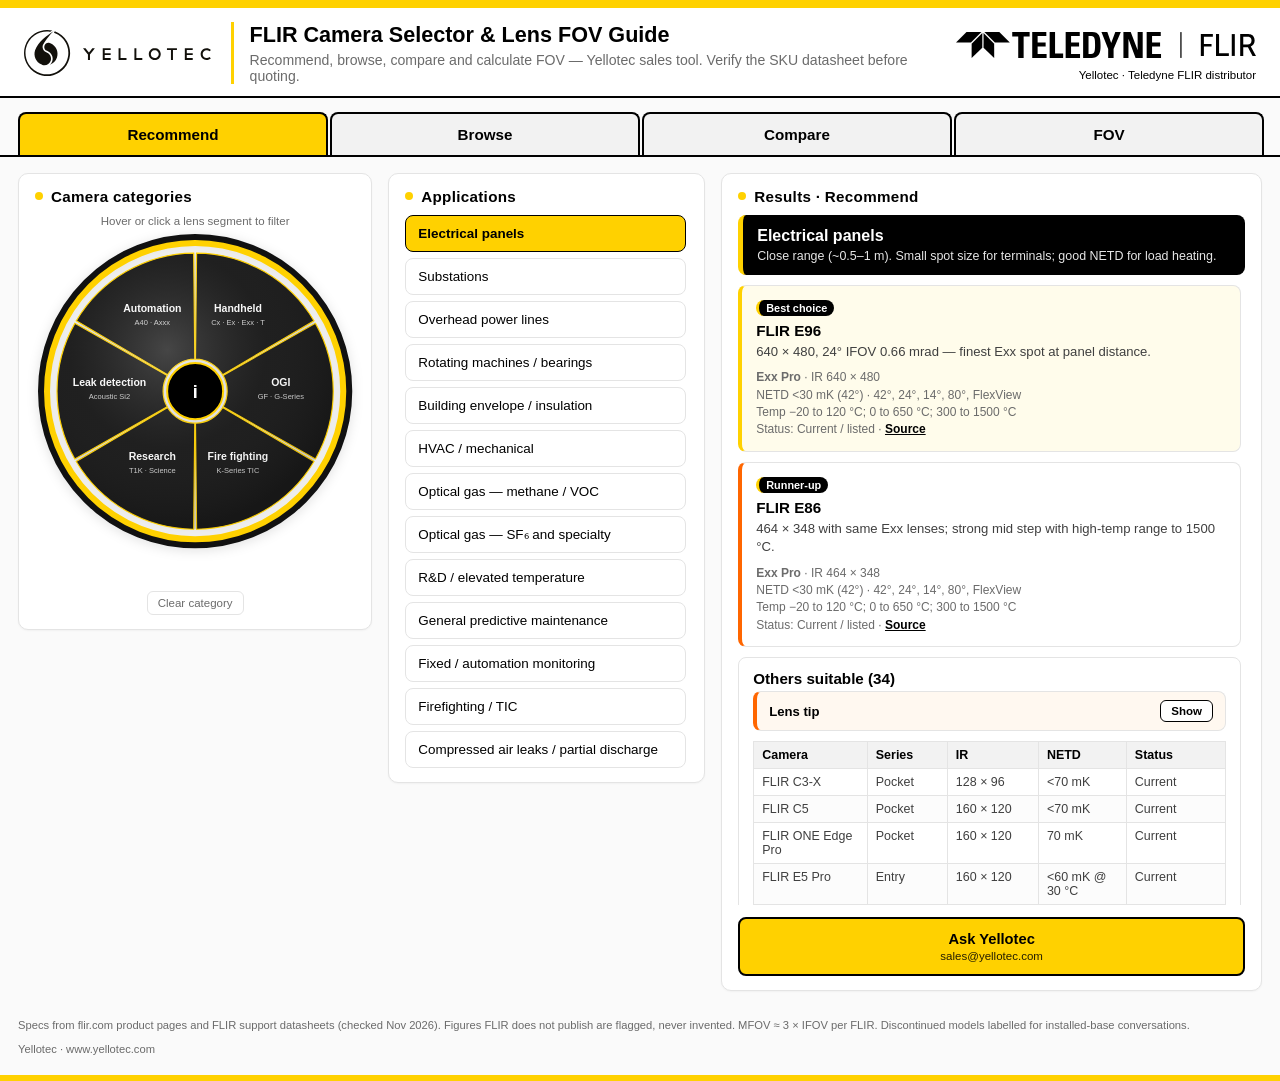
==== commit 0046d5a2: "Yellotec selector template: shared CSS, logos, white-on-black, Browse/FOV dropdowns, notes toggles, " ====
--- a/flir-selector/index.html
+++ b/flir-selector/index.html
@@ -4,84 +4,9 @@
 <meta charset="utf-8"/>
 <meta name="viewport" content="width=device-width, initial-scale=1"/>
 <title>FLIR Camera Selector — Yellotec</title>
+<link rel="stylesheet" href="../assets/yt-template.css"/>
 <style>
-:root {
-  --yellow:#FFD100;
-  --orange:#FF6600;
-  --black:#000000;
-  --ink:#111111;
-  --charcoal:#3F3F3F;
-  --lt:#F2F2F2;
-  --soft:#6B6B6B;
-  --white:#fff;
-  --border:#E4E4E4;
-}
-* { box-sizing:border-box; }
-html,body { margin:0; padding:0; font-family:Arial, Helvetica, sans-serif; color:var(--charcoal); background:#fafafa; }
-body { min-height:100vh; }
-.topbar { height:8px; background:var(--yellow); }
-.header {
-  display:flex; align-items:center; gap:20px; flex-wrap:wrap;
-  padding:14px 24px 12px; background:var(--white); border-bottom:2px solid var(--black);
-}
-.header .mark {
-  width:56px; height:56px; border-radius:50%; background:var(--black); color:var(--yellow);
-  display:flex; align-items:center; justify-content:center; font-weight:700; font-size:0.85rem;
-  border:3px solid var(--yellow); flex-shrink:0; letter-spacing:.02em;
-}
-.header .titles { flex:1; min-width:220px; }
-.header h1 { margin:0; color:var(--black); font-size:1.35rem; font-weight:700; line-height:1.2; }
-.header .sub { margin:4px 0 0; color:var(--soft); font-size:0.88rem; }
-.header .partner { text-align:right; color:var(--black); font-size:0.8rem; line-height:1.4; margin-left:auto; }
-.header .partner strong { display:block; font-weight:700; }
-.tabs {
-  display:flex; gap:0; max-width:1280px; margin:14px auto 0; padding:0 18px;
-  border-bottom:2px solid var(--black);
-}
-.tab {
-  flex:1; text-align:center; padding:12px 10px; font-weight:700; font-size:0.95rem;
-  background:var(--lt); color:var(--black); border:2px solid var(--black); border-bottom:none;
-  border-radius:8px 8px 0 0; cursor:pointer; margin-right:-2px; font-family:inherit;
-}
-.tab + .tab { margin-left:4px; }
-.tab:hover { background:#fff6c2; }
-.tab.is-on { background:var(--yellow); z-index:1; }
-.wrap {
-  max-width:1280px; margin:0 auto; padding:16px 18px 28px;
-  display:grid; grid-template-columns: 0.95fr 0.85fr 1.45fr; gap:16px;
-  align-items:start;
-}
-.panel {
-  background:var(--white); border:1px solid var(--border); border-radius:10px;
-  padding:14px 16px; box-shadow:0 1px 2px rgba(0,0,0,.04);
-  display:flex; flex-direction:column; min-height:0;
-}
-.panel h2 {
-  margin:0 0 10px; color:var(--black); font-size:0.95rem; letter-spacing:.02em;
-  display:flex; align-items:center; gap:8px;
-}
-.panel h2::before {
-  content:""; width:8px; height:8px; border-radius:50%; background:var(--yellow); flex-shrink:0;
-}
-.lens-wrap { display:flex; flex-direction:column; align-items:center; gap:10px; }
-.lens-svg { width:100%; max-width:340px; height:auto; filter:drop-shadow(0 2px 6px rgba(0,0,0,.12)); }
-.seg { fill:#1a1a1a; stroke:#FFD100; stroke-width:1.2; cursor:pointer; transition: fill .18s, transform .18s; transform-origin: 160px 160px; }
-.seg:hover, .seg.is-hover { fill:#333; }
-.seg.is-selected { fill:#000; stroke:#FF6600; stroke-width:2.2; }
-.seg-label { fill:#FFD100; font-family:Arial,sans-serif; font-size:10.5px; font-weight:700; pointer-events:none; text-anchor:middle; }
-.seg-sub { fill:#cccccc; font-family:Arial,sans-serif; font-size:7.5px; pointer-events:none; text-anchor:middle; }
-.lens-ring { fill:none; stroke:#FFD100; stroke-width:6; }
-.lens-ring-outer { fill:none; stroke:#111111; stroke-width:10; }
-.lens-glass { fill:url(#glassGrad); opacity:.35; pointer-events:none; }
-.lens-hub { fill:#000000; stroke:#FFD100; stroke-width:2; cursor:pointer; }
-.lens-hub-i { fill:#FFD100; font-family:Arial,sans-serif; font-size:18px; font-weight:700; text-anchor:middle; dominant-baseline:central; pointer-events:none; }
-.lens-hint { font-size:0.72rem; color:var(--soft); text-align:center; margin:0 0 4px; }
-.filter-note { font-size:0.72rem; color:var(--orange); min-height:1em; margin:4px 0 0; text-align:center; }
-.clear-btn {
-  margin-top:4px; background:none; border:1px solid var(--border); border-radius:6px;
-  padding:5px 10px; font-size:0.72rem; cursor:pointer; color:var(--soft); align-self:center; font-family:inherit;
-}
-.clear-btn:hover { border-color:var(--black); color:var(--black); }
+/* FLIR selector page-specific styles (shared rules live in ../assets/yt-template.css) */
 .app-list { display:flex; flex-direction:column; gap:6px; max-height:560px; overflow:auto; padding-right:2px; }
 .app-btn {
   text-align:left; padding:10px 12px; border:1.5px solid var(--border); border-radius:8px;
@@ -89,11 +14,6 @@
 }
 .app-btn:hover { border-color:var(--black); background:#fffce8; }
 .app-btn.is-on { background:var(--yellow); border-color:var(--black); font-weight:700; }
-.results-head {
-  background:var(--black); color:var(--white); border-radius:8px; padding:12px 14px; margin-bottom:10px;
-}
-.results-head .count { font-size:1.0rem; font-weight:700; margin:0; color:var(--yellow); }
-.results-head .hint { margin:4px 0 0; font-size:0.78rem; opacity:.9; color:#eee; }
 .results-body { flex:1; overflow:auto; max-height:620px; padding-right:4px; }
 .card {
   border:1px solid var(--border); border-radius:8px; padding:12px 14px; margin:0 0 10px; background:#fff;
@@ -101,7 +21,7 @@
 .card.best { border-left:4px solid var(--yellow); background:#fffceb; }
 .card.runner { border-left:4px solid var(--orange); }
 .card h3 { margin:0 0 4px; color:var(--black); font-size:0.95rem; }
-.card .tag { display:inline-block; font-size:0.68rem; font-weight:700; background:var(--black); color:var(--yellow); padding:2px 7px; border-radius:999px; margin-bottom:6px; }
+.card .tag { display:inline-block; font-size:0.68rem; font-weight:700; background:var(--black); color:#FFFFFF; border-left:3px solid var(--yellow); padding:2px 7px; border-radius:999px; margin-bottom:6px; }
 .card .why { margin:0 0 8px; font-size:0.82rem; line-height:1.4; }
 .card .meta { font-size:0.75rem; color:var(--soft); line-height:1.45; }
 .card a { color:var(--black); font-weight:700; text-decoration:underline; }
@@ -130,6 +50,91 @@
   margin:0 0 12px; overflow:hidden;
 }
 .fov-diagram svg { display:block; width:100%; height:auto; max-height:360px; }
+.fov-overlay {
+  background:#111; border:2px solid var(--black); border-radius:10px; padding:12px; margin:12px 0;
+}
+.fov-overlay h3 { margin:0 0 6px; font-size:0.95rem; color:#FFFFFF; }
+.fov-overlay .ov-help { margin:0 0 10px; font-size:0.78rem; color:#FFFFFF; line-height:1.4; }
+.fov-overlay .ov-row {
+  display:flex; flex-wrap:wrap; gap:8px; align-items:flex-end; margin:0 0 10px;
+}
+.fov-overlay .ov-row label { display:block; font-size:0.72rem; font-weight:700; margin:0 0 3px; color:#FFFFFF; }
+.fov-overlay .ov-row input[type="number"],
+.fov-overlay .ov-row input[type="text"] {
+  width:110px; padding:6px 8px; border:1.5px solid var(--black); border-radius:6px;
+  font-family:inherit; font-size:0.85rem; background:#fff;
+}
+.fov-overlay .ov-row input[type="file"] {
+  font-size:0.78rem; color:#eee; max-width:100%;
+}
+.fov-overlay .ov-row button {
+  padding:7px 12px; border:1.5px solid var(--black); border-radius:6px;
+  background:var(--yellow); font-weight:700; font-family:inherit; cursor:pointer; font-size:0.8rem;
+}
+.fov-overlay .ov-row button.ghost {
+  background:#222; color:#FFFFFF; border-color:#FFD100;
+}
+.fov-overlay .ov-row button.mode.active {
+  outline:2px solid #FF6600; background:#FFE566;
+}
+.fov-overlay .ov-modes { display:flex; flex-wrap:wrap; gap:8px; align-items:center; margin:0 0 8px; }
+.fov-overlay .ov-modes .mode-hint { font-size:0.72rem; color:#FFFFFF; opacity:.85; }
+.fov-overlay #ovCanvas { touch-action:none; cursor:crosshair; }
+.fov-overlay.mode-move #ovCanvas { cursor:move; }
+.fov-overlay .ov-status {
+  margin:0 0 8px; font-size:0.78rem; color:#FFFFFF; min-height:1.2em;
+}
+.fov-overlay .ov-status.warn { color:#FFFFFF; border-left:3px solid #FF6600; padding-left:6px; }
+.fov-overlay .ov-stage {
+  position:relative; width:100%; background:#000; border:1.5px solid #333; border-radius:8px;
+  overflow:hidden; touch-action:none; cursor:crosshair; min-height:120px;
+}
+.fov-overlay .ov-stage canvas { display:block; width:100%; height:auto; max-height:480px; }
+.fov-overlay .ov-legend {
+  margin:8px 0 0; font-size:0.72rem; color:#FFFFFF; opacity:.9; line-height:1.35;
+}
+.fov-overlay .ov-legend b { color:#FFFFFF; }
+.fov-overlay .ov-fs-bar {
+  display:none; align-items:center; justify-content:space-between; gap:10px; flex-wrap:wrap;
+  margin:0 0 8px; padding:8px 10px; background:#1a1a1a; border:1.5px solid #FFD100; border-radius:8px;
+}
+.fov-overlay .ov-fs-bar .ov-fs-readout {
+  font-size:0.8rem; color:#FFFFFF; font-weight:700; flex:1 1 auto; min-width:140px;
+}
+.fov-overlay .ov-fs-bar button {
+  padding:7px 12px; border:1.5px solid var(--black); border-radius:6px;
+  background:var(--yellow); font-weight:700; font-family:inherit; cursor:pointer; font-size:0.8rem;
+}
+.fov-overlay:fullscreen,
+.fov-overlay:-webkit-full-screen,
+.fov-overlay.is-fs-fake {
+  box-sizing:border-box; width:100%; height:100%; max-width:none; margin:0; border-radius:0; border:none;
+  padding:10px 12px; background:#111; display:flex; flex-direction:column; overflow:auto;
+}
+.fov-overlay.is-fs-fake {
+  position:fixed; inset:0; width:100vw; height:100vh; z-index:100000;
+}
+.fov-overlay:fullscreen .ov-fs-bar,
+.fov-overlay:-webkit-full-screen .ov-fs-bar,
+.fov-overlay.is-fs-fake .ov-fs-bar { display:flex; }
+.fov-overlay:fullscreen .ov-hide-fs,
+.fov-overlay:-webkit-full-screen .ov-hide-fs,
+.fov-overlay.is-fs-fake .ov-hide-fs { display:none !important; }
+.fov-overlay:fullscreen .ov-stage,
+.fov-overlay:-webkit-full-screen .ov-stage,
+.fov-overlay.is-fs-fake .ov-stage {
+  flex:1 1 auto; min-height:0; height:auto; display:flex; align-items:center; justify-content:center;
+  border-radius:0;
+}
+.fov-overlay:fullscreen .ov-stage canvas,
+.fov-overlay:-webkit-full-screen .ov-stage canvas,
+.fov-overlay.is-fs-fake .ov-stage canvas {
+  width:auto; height:auto; max-width:100%; max-height:100%;
+}
+.fov-overlay:fullscreen h3,
+.fov-overlay:-webkit-full-screen h3,
+.fov-overlay.is-fs-fake h3 { font-size:1rem; }
+
 .fov-stats {
   display:grid; grid-template-columns:repeat(auto-fit,minmax(120px,1fr)); gap:8px; margin:0 0 12px;
 }
@@ -145,42 +150,26 @@
   font-size:0.78rem; cursor:pointer; font-family:inherit; color:var(--black);
 }
 .scene-tabs button.is-on { background:var(--yellow); font-weight:700; }
-.cta {
-  display:block; text-align:center; margin-top:12px; padding:12px 16px;
-  background:var(--yellow); color:var(--black); font-weight:700; text-decoration:none;
-  border-radius:8px; border:2px solid var(--black); font-size:0.92rem;
-}
-.cta:hover { background:var(--orange); color:#fff; border-color:var(--orange); }
-.cta small { display:block; font-weight:400; font-size:0.72rem; margin-top:3px; opacity:.85; }
-.empty { color:var(--soft); font-size:0.85rem; padding:8px 0; }
-.footer {
-  max-width:1280px; margin:0 auto 20px; padding:0 18px;
-  font-size:0.7rem; color:var(--soft); display:flex; justify-content:space-between; gap:12px; flex-wrap:wrap;
-}
-.bottombar { height:6px; background:var(--yellow); margin-top:8px; }
 .formula { font-family:Arial,sans-serif; background:var(--lt); border-radius:8px; padding:10px 12px; font-size:0.82rem; margin:0 0 10px; color:var(--black); }
 .formula code { background:#fff; border:1px solid var(--border); padding:1px 5px; border-radius:4px; }
-@media (max-width:1000px) {
-  .wrap { grid-template-columns:1fr; }
-  .lens-svg { max-width:280px; }
-  .header .partner { text-align:left; width:100%; margin-left:0; }
-  .results-body, .app-list { max-height:none; }
-  .tabs { flex-wrap:wrap; }
-  .tab { flex:1 1 45%; margin:0 0 4px; border-bottom:2px solid var(--black); }
-}
+
+.fov-hidden { display:none !important; }
+.sort-label { display:inline-block; font-size:0.72rem; color:var(--black); background:var(--lt); border:1px solid var(--border); border-radius:4px; padding:3px 8px; margin:0 0 8px; }
+.fov-overlay .ov-row input[type="file"] { color:#FFFFFF; }
+@media (max-width:1000px) { .results-body, .app-list { max-height:none; } }
 </style>
 </head>
 <body>
 <div class="topbar"></div>
-<header class="header">
-  <div class="mark">FLIR</div>
+<header class="yt-header">
+  <img class="yt-logo" src="../assets/yellotec-logo-landscape-black.svg" alt="Yellotec"/>
   <div class="titles">
     <h1>FLIR Camera Selector &amp; Lens FOV Guide</h1>
-    <p class="sub">Recommend, browse, compare and calculate FOV — Yellotec sales tool.</p>
+    <p class="sub">Recommend, browse, compare and calculate FOV &mdash; Yellotec sales tool. Verify the SKU datasheet before quoting.</p>
   </div>
-  <div class="partner">
-    <strong>Yellotec · FLIR Partner</strong>
-    Verify SKU datasheet before quoting
+  <div class="yt-partner">
+    <img src="../assets/teledyne-flir-logo-horizontal.svg" alt="Teledyne FLIR"/>
+    <small>Yellotec &middot; Teledyne FLIR distributor</small>
   </div>
 </header>
 <nav class="tabs" role="tablist" aria-label="Selector modes">
@@ -189,7 +178,7 @@
   <button type="button" class="tab" data-tab="compare" role="tab">Compare</button>
   <button type="button" class="tab" data-tab="fov" role="tab">FOV</button>
 </nav>
-<main class="wrap">
+<main class="wrap" id="mainWrap">
   <section class="panel" id="lensPanel">
     <h2>Camera categories</h2>
     <p class="lens-hint">Hover or click a lens segment to filter</p>
@@ -211,9 +200,13 @@
       </svg>
       <p class="filter-note" id="filterNote"></p>
       <button type="button" class="clear-btn" id="clearWheel">Clear category</button>
+      <div class="wheel-dropdown" id="wheelDropdown" style="display:none">
+        <label for="appSelect" id="appSelectLabel">Application</label>
+        <select id="appSelect"></select>
+      </div>
     </div>
   </section>
-  <section class="panel">
+  <section class="panel col-apps">
     <h2>Applications</h2>
     <div class="app-list" id="appList"></div>
   </section>
@@ -228,15 +221,15 @@
   </section>
 </main>
 <footer class="footer">
-  <span>Specs from FLIR product/support pages. Unverified figures are flagged, not invented. Discontinued models labelled for installed-base conversations.</span>
+  <span>Specs from flir.com product pages and FLIR support datasheets (checked Nov 2026). Figures FLIR does not publish are flagged, never invented. MFOV ≈ 3 × IFOV per FLIR. Discontinued models labelled for installed-base conversations.</span>
   <span>Yellotec · www.yellotec.com</span>
 </footer>
 <div class="bottombar"></div>
 <script>
-const CAMERAS = [{"id": "c3x", "name": "FLIR C3-X", "category": "Pocket", "wheel": "handheld", "apps": ["Electrical panels", "Building envelope", "HVAC / mechanical", "Predictive maintenance"], "ir": "128 × 96", "netd": "<70 mK", "tempRange": "−20 to 300 °C", "accuracy": "±3 °C or ±3% (range-dependent)", "spectral": "8–14 µm", "lenses": "Fixed ~53.6°", "ifovNote": "7.9 mrad/pixel", "focus": "Focus-free", "typical": "Pocket first-look electrical, building and maintenance checks with Ignite", "source": "https://www.flir.com/en-gb/products/c3-x/", "lensData": [{"label": "54° fixed", "fovH": 53.6, "fovV": 42, "ifovMrad": 7.9}]}, {"id": "c5", "name": "FLIR C5", "category": "Pocket", "wheel": "handheld", "apps": ["Electrical panels", "Building envelope", "HVAC / mechanical", "Predictive maintenance"], "ir": "160 × 120", "netd": "<70 mK", "tempRange": "−20 to 400 °C", "accuracy": "±3 °C or ±3% (range-dependent)", "spectral": "LWIR pocket", "lenses": "Fixed 54° × 42°", "ifovNote": "6.3 mrad/pixel", "focus": "Focus-free", "typical": "Pocket electrical/building surveys; higher res than C3-X", "source": "https://support.flir.com/DsDownload/Assets/89401-0101-en-US.html", "lensData": [{"label": "54° fixed", "fovH": 54, "fovV": 42, "ifovMrad": 6.3}]}, {"id": "c8", "name": "FLIR C8", "category": "Pocket", "wheel": "handheld", "apps": ["Electrical panels", "Building envelope", "HVAC / mechanical", "Predictive maintenance"], "ir": "320 × 240", "netd": "<50 mK", "tempRange": "−20 to 450 °C", "accuracy": "±2 °C (0–100 °C) or ±2% (100–450 °C)", "spectral": "7.5–13 µm", "lenses": "Fixed 35° × 27°", "ifovNote": "2.0 mrad/pixel", "focus": "Focus-free", "typical": "Current pocket Pro-class Cx with Ignite; higher res than C5", "source": "https://www.flir.com/products/c8/", "lensData": [{"label": "35° fixed", "fovH": 35, "fovV": 27, "ifovMrad": 2.0}]}, {"id": "cx5", "name": "FLIR Cx5", "category": "Pocket", "wheel": "handheld", "apps": ["Electrical panels", "Building envelope", "HVAC / mechanical", "Predictive maintenance"], "ir": "160 × 120", "netd": "<70 mK", "tempRange": "−20 to 400 °C (see Cx5 datasheet)", "accuracy": "±3 °C or ±3% (typical Cx; confirm ATEX datasheet)", "spectral": "LWIR ATEX pocket", "lenses": "Fixed 54° × 42°", "ifovNote": "6.3 mrad/pixel (Cx family)", "focus": "Focus-free", "typical": "ATEX/IECEx hazardous-area pocket camera for Ex zones", "source": "https://www.flir.com/products/cx5/", "lensData": [{"label": "54° fixed", "fovH": 54, "fovV": 42, "ifovMrad": 6.3}], "notes": "ATEX-rated Cx. Confirm exact accuracy / temp ranges on current Cx5 datasheet before quoting."}, {"id": "oneedge", "name": "FLIR ONE Edge Pro", "category": "Pocket", "wheel": "handheld", "apps": ["Electrical panels", "Building envelope", "HVAC / mechanical"], "ir": "160 × 120", "netd": "<70 mK", "tempRange": "−20 to 120 °C; 0 to 400 °C", "accuracy": "See FLIR ONE Edge Pro datasheet (phone-attached)", "spectral": "LWIR smartphone accessory", "lenses": "Fixed ~54° × 42°", "ifovNote": "Not consistently published as mrad on all pages", "focus": "Focus-free", "typical": "Wireless phone-clip surveys for quick electrical and building scans", "source": "https://www.flir.com/products/flir-one-edge-pro/", "lensData": [{"label": "54° fixed", "fovH": 54, "fovV": 42, "ifovMrad": 6.3}], "notes": "IFOV not verified as a single published mrad figure; FOV ~54×42 used for FOV tool."}, {"id": "e5pro", "name": "FLIR E5 Pro", "category": "Entry", "wheel": "handheld", "apps": ["Electrical panels", "Building envelope", "HVAC / mechanical", "Predictive maintenance"], "ir": "160 × 120", "netd": "<60 mK @ 30 °C", "tempRange": "−20 to 400 °C (two ranges)", "accuracy": "±2 °C or ±2% (low range)", "spectral": "7.5–13 µm", "lenses": "Fixed 33° × 25°", "ifovNote": "3.7 mrad", "focus": "Fixed focus", "typical": "Current entry Pro with Ignite for electrical and building", "source": "https://support.flir.com/DsDownload/App/Compare/?Lang=En&PN_LIST=13301-0101%2C13302-0201%2C13303-0302", "lensData": [{"label": "33° fixed", "fovH": 33, "fovV": 25, "ifovMrad": 3.7}]}, {"id": "e5xt", "name": "FLIR E5-XT", "category": "Entry", "wheel": "handheld", "apps": ["Electrical panels", "Building envelope", "HVAC / mechanical", "Predictive maintenance"], "ir": "160 × 120", "netd": "<100 mK", "tempRange": "−20 to 400 °C", "accuracy": "±2 °C or ±2%", "spectral": "LWIR", "lenses": "Fixed 45° × 34°", "ifovNote": "5.2 mrad", "focus": "Focus-free", "typical": "Legacy entry Ex (discontinued; succeeded by E5 Pro)", "source": "https://www.flir.com/products/e5-xt/", "lensData": [{"label": "45° fixed", "fovH": 45, "fovV": 34, "ifovMrad": 5.2}], "status": "Discontinued"}, {"id": "e6pro", "name": "FLIR E6 Pro", "category": "Entry", "wheel": "handheld", "apps": ["Electrical panels", "Building envelope", "HVAC / mechanical", "Predictive maintenance", "Rotating machines"], "ir": "240 × 180", "netd": "<50 mK @ 30 °C", "tempRange": "−20 to 550 °C (two ranges)", "accuracy": "±2 °C or ±2%", "spectral": "7.5–13 µm", "lenses": "Fixed 33° × 25°", "ifovNote": "2.5 mrad", "focus": "Fixed focus", "typical": "Current mid Pro for electrical/mechanical routes", "source": "https://support.flir.com/DsDownload/App/Compare/?Lang=En&PN_LIST=13301-0101%2C13302-0201%2C13303-0302", "lensData": [{"label": "33° fixed", "fovH": 33, "fovV": 25, "ifovMrad": 2.5}]}, {"id": "e6xt", "name": "FLIR E6-XT", "category": "Entry", "wheel": "handheld", "apps": ["Electrical panels", "Building envelope", "HVAC / mechanical", "Predictive maintenance", "Rotating machines"], "ir": "240 × 180", "netd": "<60 mK", "tempRange": "−20 to 550 °C", "accuracy": "±2 °C or ±2%", "spectral": "LWIR", "lenses": "Fixed 45° × 34°", "ifovNote": "3.4 mrad", "focus": "Focus-free", "typical": "Legacy mid-entry Ex (discontinued; succeeded by E6 Pro)", "source": "https://support.flir.com/DsDownload/App/Compare/?Lang=En&PN_LIST=63906-0604%2C63909-1004%2C63907-0804%2C63908-0905", "lensData": [{"label": "45° fixed", "fovH": 45, "fovV": 34, "ifovMrad": 3.4}], "status": "Discontinued"}, {"id": "e8pro", "name": "FLIR E8 Pro", "category": "Entry", "wheel": "handheld", "apps": ["Electrical panels", "Building envelope", "HVAC / mechanical", "Predictive maintenance", "Rotating machines"], "ir": "320 × 240", "netd": "<40 mK @ 30 °C", "tempRange": "−20 to 200 °C; 10 to 550 °C", "accuracy": "±2 °C or ±2%", "spectral": "7.5–13 µm", "lenses": "Fixed 33° × 25°", "ifovNote": "1.8 mrad", "focus": "Fixed focus", "typical": "Top fixed-lens Pro for electrical and mechanical inspection", "source": "https://www.flir.com/products/e8-pro/", "lensData": [{"label": "33° fixed", "fovH": 33, "fovV": 25, "ifovMrad": 1.8}]}, {"id": "e8xt", "name": "FLIR E8-XT", "category": "Entry", "wheel": "handheld", "apps": ["Electrical panels", "Building envelope", "HVAC / mechanical", "Predictive maintenance", "Rotating machines"], "ir": "320 × 240", "netd": "<50 mK", "tempRange": "−20 to 550 °C", "accuracy": "±2 °C or ±2%", "spectral": "LWIR", "lenses": "Fixed 45° × 34°", "ifovNote": "2.6 mrad", "focus": "Focus-free", "typical": "Legacy top Ex fixed-lens (discontinued; succeeded by E8 Pro)", "source": "https://www.flir.com/en-gb/products/e8-xt/", "lensData": [{"label": "45° fixed", "fovH": 45, "fovV": 34, "ifovMrad": 2.6}], "status": "Discontinued"}, {"id": "e52", "name": "FLIR E52", "category": "Exx Pro", "wheel": "handheld", "apps": ["Electrical panels", "Substations", "Rotating machines", "HVAC / mechanical", "Predictive maintenance", "Building envelope"], "ir": "240 × 180", "netd": "<50 mK @ 30 °C", "tempRange": "−20 to 120 °C; 0 to 550 °C", "accuracy": "±2 °C or ±2%", "spectral": "7.5–14 µm", "lenses": "24° × 18° (kit)", "ifovNote": "1.75 mrad/pixel (24°)", "focus": "Manual", "typical": "Entry Exx with Inspection Route; below E54 resolution", "source": "https://support.flir.com/DsDownload/Assets/84502-0301-en-US.html", "lensData": [{"label": "24°", "fovH": 24, "fovV": 18, "ifovMrad": 1.75}]}, {"id": "e54", "name": "FLIR E54", "category": "Exx Pro", "wheel": "handheld", "apps": ["Electrical panels", "Substations", "Rotating machines", "HVAC / mechanical", "Predictive maintenance", "Building envelope"], "ir": "320 × 240", "netd": "<40 mK @ 30 °C", "tempRange": "−20 to 120 °C; 0 to 650 °C", "accuracy": "±2 °C or ±2%", "spectral": "7.5–14 µm", "lenses": "24° × 18° (standard kit)", "ifovNote": "1.31 mrad/pixel (24°)", "focus": "Manual", "typical": "Exx starter for CM routes; Inspection Route + Ignite", "source": "https://www.flir.com/products/e54", "lensData": [{"label": "24°", "fovH": 24, "fovV": 18, "ifovMrad": 1.31}], "notes": "Lens Identification NA on product page; treated as fixed 24° kit lens."}, {"id": "e76", "name": "FLIR E76", "category": "Exx Pro", "wheel": "handheld", "apps": ["Electrical panels", "Substations", "Overhead lines", "Rotating machines", "HVAC / mechanical", "Predictive maintenance"], "ir": "320 × 240", "netd": "<30 mK (42°); <40 mK (24°); <50 mK (14°); <40 mK (80°)", "tempRange": "−20 to 120 °C; 0 to 650 °C", "accuracy": "±2 °C or ±2%", "spectral": "7.5–14 µm", "lenses": "42°, 24°, 14°, 80°, FlexView", "ifovNote": "42° 2.41; 24° 1.31; 14° 0.75; 80° 5.2 mrad/px", "focus": "Continuous / one-shot LDM, contrast, manual", "typical": "Plant Exx with interchangeable lenses and laser AF", "source": "https://www.flir.com/products/e76/", "lensData": [{"label": "42° wide", "fovH": 42, "fovV": 32, "ifovMrad": 2.41}, {"label": "24° standard", "fovH": 24, "fovV": 18, "ifovMrad": 1.31}, {"label": "14° tele", "fovH": 14, "fovV": 10, "ifovMrad": 0.75}, {"label": "80° ultra-wide", "fovH": 80, "fovV": 63, "ifovMrad": 5.2}]}, {"id": "e86", "name": "FLIR E86", "category": "Exx Pro", "wheel": "handheld", "apps": ["Electrical panels", "Substations", "Overhead lines", "Rotating machines", "HVAC / mechanical", "Predictive maintenance", "R&D / high temp"], "ir": "464 × 348", "netd": "<30 mK (42°); <40 mK (24°); <50 mK (14°); <40 mK (80°)", "tempRange": "−20 to 120 °C; 0 to 650 °C; 300 to 1500 °C", "accuracy": "±2 °C or ±2%", "spectral": "7.5–14 µm", "lenses": "42°, 24°, 14°, 80°, FlexView", "ifovNote": "42° 1.66; 24° 0.90; 14° 0.52; 80° 3.6 mrad/px", "focus": "Continuous / one-shot LDM, contrast, manual", "typical": "Mid-high Exx for electrical/mechanical with high-temp range", "source": "https://www.flir.com/products/e86/", "lensData": [{"label": "42° wide", "fovH": 42, "fovV": 32, "ifovMrad": 1.66}, {"label": "24° standard", "fovH": 24, "fovV": 18, "ifovMrad": 0.9}, {"label": "14° tele", "fovH": 14, "fovV": 10, "ifovMrad": 0.52}, {"label": "80° ultra-wide", "fovH": 80, "fovV": 63, "ifovMrad": 3.6}], "wheelExtra": ["research"]}, {"id": "e96", "name": "FLIR E96", "category": "Exx Pro", "wheel": "handheld", "apps": ["Electrical panels", "Substations", "Overhead lines", "Rotating machines", "HVAC / mechanical", "Predictive maintenance", "R&D / high temp"], "ir": "640 × 480", "netd": "<30 mK (42°); <40 mK (24°); <50 mK (14°); <30 mK (80°)", "tempRange": "−20 to 120 °C; 0 to 650 °C; 300 to 1500 °C", "accuracy": "±2 °C or ±2%", "spectral": "7.5–14 µm", "lenses": "42°, 24°, 14°, 80°, FlexView", "ifovNote": "42° 1.20; 24° 0.66; 14° 0.38; 80° 2.6 mrad/px", "focus": "Continuous / one-shot LDM, contrast, manual", "typical": "Top pistol-grip Exx for HV electrical and detailed mechanical", "source": "https://www.flir.com/products/e96/", "lensData": [{"label": "42° wide", "fovH": 42, "fovV": 32, "ifovMrad": 1.2}, {"label": "24° standard", "fovH": 24, "fovV": 18, "ifovMrad": 0.66}, {"label": "14° tele", "fovH": 14, "fovV": 10, "ifovMrad": 0.38}, {"label": "80° ultra-wide", "fovH": 80, "fovV": 63, "ifovMrad": 2.6}], "wheelExtra": ["research"]}, {"id": "t1010", "name": "FLIR T1010", "category": "T-Series", "wheel": "handheld", "apps": ["Substations", "Overhead lines", "R&D / high temp", "Predictive maintenance", "Electrical panels"], "ir": "1024 × 768", "netd": "<25 mK (published comparison matrix)", "tempRange": "−40 to 650 °C or −40 to 2000 °C (SKU-dependent; confirm)", "accuracy": "±2 °C or ±2% (typical T1K)", "spectral": "LWIR HD", "lenses": "45°, 28°, 12° (T1K family)", "ifovNote": "T1K family — confirm per lens on datasheet", "focus": "One-shot or manual; viewfinder", "typical": "HD T1K sibling to T1020; confirm current listing vs T1020", "source": "https://www.flir.com/products/t1010/", "lensData": [{"label": "45°", "fovH": 45, "fovV": 34, "ifovMrad": 0.8}, {"label": "28°", "fovH": 28, "fovV": 21, "ifovMrad": 0.47}, {"label": "12° tele", "fovH": 12, "fovV": 9, "ifovMrad": 0.2}], "notes": "Confirm whether T1010 remains a current separate SKU vs T1020 on your FLIR price list. Temp range and IFOV from T1K family sources.", "wheelExtra": ["research"]}, {"id": "t1020", "name": "FLIR T1020 (T1K)", "category": "T-Series", "wheel": "handheld", "apps": ["Substations", "Overhead lines", "R&D / high temp", "Predictive maintenance", "Electrical panels", "Rotating machines"], "ir": "1024 × 768 (UltraMax up to ~3.1 MP)", "netd": "<20 mK @ 30 °C", "tempRange": "−40 to 2000 °C (published T-Series high-end)", "accuracy": "±2 °C or ±2%", "spectral": "LWIR HD", "lenses": "12°, 28°, 45° (optional 7°, close-up)", "ifovNote": "28° 0.47 mrad; 12° ~0.20 mrad (published)", "focus": "One-shot or manual; viewfinder", "typical": "HD utility and R&D inspections; finest handheld spatial resolution on this page", "source": "https://www.flir.com/products/t1020/", "lensData": [{"label": "45°", "fovH": 45, "fovV": 34, "ifovMrad": 0.8}, {"label": "28°", "fovH": 28, "fovV": 21, "ifovMrad": 0.47}, {"label": "12° tele", "fovH": 12, "fovV": 9, "ifovMrad": 0.2}], "notes": "45° IFOV ~0.80 mrad from T1030sc family datasheet; confirm exact T1020 SKU.", "wheelExtra": ["research"]}, {"id": "t1030", "name": "FLIR T1030sc", "category": "T-Series", "wheel": "research", "apps": ["R&D / high temp", "Predictive maintenance", "Substations", "Overhead lines"], "ir": "1024 × 768", "netd": "<20 mK @ 30 °C", "tempRange": "−40 to 2000 °C (science kit; confirm SKU)", "accuracy": "±2 °C or ±2% (typical T1K family)", "spectral": "LWIR HD science", "lenses": "28° standard; 12°, 45° options", "ifovNote": "28° 0.47 mrad; 45° 0.80 mrad", "focus": "One-shot or manual", "typical": "Science / R&D HD radiometric camera related to T1020", "source": "https://support.flir.com/DsDownload/Assets/72501-0202-en-US.html", "lensData": [{"label": "28°", "fovH": 28, "fovV": 21, "ifovMrad": 0.47}, {"label": "45°", "fovH": 45, "fovV": 34, "ifovMrad": 0.8}], "notes": "Science-oriented SKU; confirm temperature ranges on the exact T1030sc datasheet before quoting.", "wheelExtra": ["handheld", "research"]}, {"id": "t530", "name": "FLIR T530", "category": "T-Series", "wheel": "handheld", "apps": ["Electrical panels", "Substations", "Overhead lines", "Rotating machines", "Predictive maintenance", "HVAC / mechanical"], "ir": "320 × 240", "netd": "<30 mK (42°); <40 mK (24°); <50 mK (14°); <40 mK (80°)", "tempRange": "−20 to 120 °C; 0 to 650 °C", "accuracy": "±2 °C or ±2%", "spectral": "7.5–14 µm", "lenses": "42°, 24°, 14°, 80°, FlexView", "ifovNote": "42° 2.41; 24° 1.31; 14° 0.75; 80° 5.2 mrad/px", "focus": "Continuous LDM, one-shot LDM/contrast, manual", "typical": "Ergonomic T entry for plant electrical/mechanical", "source": "https://www.flir.com/products/t530/", "lensData": [{"label": "42° wide", "fovH": 42, "fovV": 32, "ifovMrad": 2.41}, {"label": "24° standard", "fovH": 24, "fovV": 18, "ifovMrad": 1.31}, {"label": "14° tele", "fovH": 14, "fovV": 10, "ifovMrad": 0.75}, {"label": "80° ultra-wide", "fovH": 80, "fovV": 63, "ifovMrad": 5.2}]}, {"id": "t540", "name": "FLIR T540", "category": "T-Series", "wheel": "handheld", "apps": ["Electrical panels", "Substations", "Overhead lines", "Rotating machines", "Predictive maintenance", "R&D / high temp"], "ir": "464 × 348", "netd": "<30 mK (42°); <40 mK (24°); <50 mK (14°)", "tempRange": "−20 to 120 °C; 0 to 650 °C; 300 to 1500 °C", "accuracy": "±2 °C or ±2%", "spectral": "7.5–14 µm", "lenses": "42°, 24°, 14° (+ AutoCal options)", "ifovNote": "42° 1.66; 24° 0.90; 14° 0.52 mrad/px", "focus": "Continuous LDM, one-shot LDM/contrast, manual", "typical": "Mid T-Series for detailed electrical and mechanical", "source": "https://www.flir.com/products/t540/", "lensData": [{"label": "42° wide", "fovH": 42, "fovV": 32, "ifovMrad": 1.66}, {"label": "24° standard", "fovH": 24, "fovV": 18, "ifovMrad": 0.9}, {"label": "14° tele", "fovH": 14, "fovV": 10, "ifovMrad": 0.52}], "wheelExtra": ["research"]}, {"id": "t560", "name": "FLIR T560", "category": "T-Series", "wheel": "handheld", "apps": ["Electrical panels", "Substations", "Overhead lines", "Rotating machines", "Predictive maintenance", "R&D / high temp"], "ir": "640 × 480", "netd": "<30 mK (42°); <40 mK (24°); <50 mK (14°)", "tempRange": "−20 to 120 °C; 0 to 650 °C; 300 to 1500 °C", "accuracy": "±2 °C or ±2%", "spectral": "7.5–14 µm", "lenses": "42°, 24°, 14°, 80°, FlexView", "ifovNote": "42° 1.20; 24° 0.66; 14° 0.38; 80° 2.6 mrad/px", "focus": "Continuous LDM, one-shot LDM/contrast, manual", "typical": "High-res T without viewfinder for plant and utility work", "source": "https://www.flir.com/products/T560", "lensData": [{"label": "42° wide", "fovH": 42, "fovV": 32, "ifovMrad": 1.2}, {"label": "24° standard", "fovH": 24, "fovV": 18, "ifovMrad": 0.66}, {"label": "14° tele", "fovH": 14, "fovV": 10, "ifovMrad": 0.38}, {"label": "80° ultra-wide", "fovH": 80, "fovV": 63, "ifovMrad": 2.6}], "wheelExtra": ["research"]}, {"id": "t840", "name": "FLIR T840", "category": "T-Series", "wheel": "handheld", "apps": ["Electrical panels", "Substations", "Overhead lines", "Rotating machines", "Predictive maintenance", "R&D / high temp"], "ir": "464 × 348", "netd": "<30 mK (42°); <40 mK (24°); <50 mK (14°)", "tempRange": "−20 to 120 °C; 0 to 650 °C; 300 to 1500 °C", "accuracy": "±2 °C or ±2%", "spectral": "7.5–14 µm", "lenses": "42°, 24°, 14°, 80°, 6°, FlexView", "ifovNote": "24° 0.90; 80° 3.6 mrad/px (42°/14°/6° family-consistent)", "focus": "Continuous LDM; 180° rotating optic; viewfinder", "typical": "Outdoor HV and awkward angles with viewfinder + rotating block", "source": "https://www.flir.com/products/t840/", "lensData": [{"label": "42° wide", "fovH": 42, "fovV": 32, "ifovMrad": 1.66}, {"label": "24° standard", "fovH": 24, "fovV": 18, "ifovMrad": 0.9}, {"label": "14° tele", "fovH": 14, "fovV": 10, "ifovMrad": 0.52}, {"label": "6° tele", "fovH": 6, "fovV": 4.5, "ifovMrad": 0.24}, {"label": "80° ultra-wide", "fovH": 80, "fovV": 63, "ifovMrad": 3.6}], "notes": "T840 42°/14°/6° IFOV taken from 464×348 family table; confirm SKU datasheet.", "wheelExtra": ["research"]}, {"id": "t860", "name": "FLIR T860", "category": "T-Series", "wheel": "handheld", "apps": ["Electrical panels", "Substations", "Overhead lines", "Rotating machines", "Predictive maintenance", "R&D / high temp"], "ir": "640 × 480", "netd": "<30 mK (42°); <40 mK (24°); <50 mK (14°/6°)", "tempRange": "−20 to 120 °C; 0 to 650 °C; 300 to 2000 °C", "accuracy": "±2 °C or ±2%", "spectral": "7.5–14 µm", "lenses": "42°, 24°, 14°, 6°, 80°, FlexView", "ifovNote": "42° 1.20; 24° 0.66; 14° 0.38; 6° 0.17 mrad/px", "focus": "Continuous LDM; viewfinder", "typical": "Top handheld for long-range OHL and high-detail electrical", "source": "https://support.flir.com/DsDownload/Assets/89211-0101-en-US.html", "lensData": [{"label": "42° wide", "fovH": 42, "fovV": 32, "ifovMrad": 1.2}, {"label": "24° standard", "fovH": 24, "fovV": 18, "ifovMrad": 0.66}, {"label": "14° tele", "fovH": 14, "fovV": 10, "ifovMrad": 0.38}, {"label": "6° tele", "fovH": 6, "fovV": 4.5, "ifovMrad": 0.17}], "wheelExtra": ["research"]}, {"id": "t865", "name": "FLIR T865", "category": "T-Series", "wheel": "handheld", "apps": ["Electrical panels", "Substations", "Overhead lines", "Rotating machines", "Predictive maintenance", "R&D / high temp"], "ir": "640 × 480", "netd": "<30 mK (42°); <40 mK (24°); <50 mK (14°)", "tempRange": "−40 to 120 °C; 0 to 650 °C; 300 to 2000 °C", "accuracy": "±2 °C or ±2% (as good as ±1 °C/1% claimed on product page — confirm SKU)", "spectral": "7.5–14 µm", "lenses": "42°, 24°, 14°, 6°, 80°, FlexView", "ifovNote": "42° 1.2; 24° 0.7 mrad/px (published); 14°/6° family-consistent", "focus": "Continuous LDM; 180° rotating optic; viewfinder", "typical": "High-accuracy T8xx for utility/plant; −40 °C low end", "source": "https://www.flir.com/products/t865/", "lensData": [{"label": "42° wide", "fovH": 42, "fovV": 32, "ifovMrad": 1.2}, {"label": "24° standard", "fovH": 24, "fovV": 18, "ifovMrad": 0.7}, {"label": "14° tele", "fovH": 14, "fovV": 10, "ifovMrad": 0.38}, {"label": "6° tele", "fovH": 6, "fovV": 4.5, "ifovMrad": 0.17}], "notes": "Product page cites accuracy as good as ±1 °C/1%; table also lists ±2 °C/±2%. Confirm SKU datasheet. 14°/6° IFOV family-consistent.", "wheelExtra": ["research"]}, {"id": "g306", "name": "FLIR G306", "category": "OGI", "wheel": "ogi", "apps": ["SF6 / specialty gas", "Substations", "Predictive maintenance"], "ir": "320 × 240", "netd": "Not listed as single mK on G306 page used — confirm datasheet", "tempRange": "−40 to 500 °C", "accuracy": "±1 °C (0–100 °C) or ±2% (>100 °C)", "spectral": "10.3–10.7 µm cooled QWIP (SF₆)", "lenses": "14.5° × 10.8°; 24° × 18°", "ifovNote": "Estimated for FOV tool", "focus": "Manual or Automatic", "typical": "Current cooled SF₆ OGI; successor path to GF306", "source": "https://www.flir.com/products/g306/", "lensData": [{"label": "14.5°", "fovH": 14.5, "fovV": 10.8, "ifovMrad": 0.8}, {"label": "24°", "fovH": 24, "fovV": 18, "ifovMrad": 1.3}], "notes": "NETD not captured as a single published figure on the product summary used. IFOV estimated. Prefer over discontinued GF306 for new quotes.", "wheelExtra": ["leak"]}, {"id": "g343", "name": "FLIR G343", "category": "OGI", "wheel": "ogi", "apps": ["Methane / VOC OGI", "Predictive maintenance"], "ir": "320 × 240", "netd": "Confirm G343 datasheet", "tempRange": "See G343 datasheet (CO₂ OGI)", "accuracy": "See datasheet", "spectral": "4.2–4.4 µm cooled (CO₂)", "lenses": "14.5° / 24° typical G-Series", "ifovNote": "Estimated for FOV tool", "focus": "Auto / manual (typical G-Series)", "typical": "Current CO₂ optical gas imaging (CCS / process)", "source": "https://www.flir.com/products/g343/", "lensData": [{"label": "24°", "fovH": 24, "fovV": 18, "ifovMrad": 1.3}, {"label": "14.5°", "fovH": 14.5, "fovV": 10.8, "ifovMrad": 0.8}], "notes": "Detailed NETD/temp not fully verified on this pass — confirm G343 datasheet before quoting. Successor path to GF343.", "wheelExtra": ["leak"]}, {"id": "g609", "name": "FLIR G609", "category": "OGI", "wheel": "fire", "apps": ["R&D / high temp", "Predictive maintenance"], "ir": "640 × 480", "netd": "Confirm G609 datasheet", "tempRange": "High-temp furnace/boiler (confirm datasheet)", "accuracy": "See datasheet", "spectral": "~3.8–4.05 µm cooled (see-through-flame family)", "lenses": "Confirm G609 lens set", "ifovNote": "Not verified this pass — FOV tool uses nominal 24°", "focus": "Confirm datasheet", "typical": "High-resolution furnace and boiler inspection OGI", "source": "https://www.flir.com/browse/optical-gas-imaging/", "lensData": [{"label": "24° (nominal)", "fovH": 24, "fovV": 18, "ifovMrad": 0.65}], "notes": "Listed on FLIR OGI browse as High Resolution Furnace and Boiler Inspection Camera. Full IR/NETD/FOV not fully verified from a dedicated datasheet this pass — confirm before quoting. Related to GF309 see-through-flame use case.", "wheelExtra": ["research", "ogi"]}, {"id": "g620", "name": "FLIR G620", "category": "OGI", "wheel": "ogi", "apps": ["Methane / VOC OGI", "Predictive maintenance"], "ir": "640 × 480", "netd": "<20 mK @ 30 °C", "tempRange": "−20 to 350 °C", "accuracy": "±1 °C (0–100 °C) or ±2% (>100 °C)", "spectral": "3.2–3.4 µm cooled InSb (hydrocarbons/VOCs)", "lenses": "14.5° × 10.8°; 24° × 18°", "ifovNote": "Estimated for FOV tool from resolution÷FOV", "focus": "Auto & Manual", "typical": "Current HD cooled hydrocarbon OGI with onboard quantification", "source": "https://www.flir.com/products/flir-g-series/", "lensData": [{"label": "14.5°", "fovH": 14.5, "fovV": 10.8, "ifovMrad": 0.4}, {"label": "24°", "fovH": 24, "fovV": 18, "ifovMrad": 0.65}], "notes": "IFOV estimated. Prefer over discontinued GF620 for new sales.", "wheelExtra": ["leak"]}, {"id": "gf306", "name": "FLIR GF306", "category": "OGI", "wheel": "ogi", "apps": ["SF6 / specialty gas", "Substations", "Predictive maintenance"], "ir": "320 × 240", "netd": "<15 mK @ 30 °C", "tempRange": "Radiometric (see datasheet)", "accuracy": "±1 °C (0–100 °C) or ±2% (>100 °C)", "spectral": "10.3–10.7 µm (cooled QWIP; SF₆)", "lenses": "14.5° × 10.8°", "ifovNote": "Not listed as mrad on product summary", "focus": "Auto (one touch) or manual", "typical": "Legacy cooled SF₆ OGI (discontinued; G306 recommended successor)", "source": "https://www.flir.com/products/gf306/", "lensData": [{"label": "14.5°", "fovH": 14.5, "fovV": 10.8, "ifovMrad": 0.8}], "status": "Discontinued / superseded by G-Series", "notes": "Legacy cooled GF. Prefer current G306 for new quotes. Kept for comparison.", "wheelExtra": ["leak"]}, {"id": "gf309", "name": "FLIR GF309", "category": "OGI", "wheel": "fire", "apps": ["R&D / high temp", "Predictive maintenance"], "ir": "320 × 240", "netd": "<15 mK @ 30 °C (some listings <25 mK)", "tempRange": "−40 to 1500 °C", "accuracy": "±1 °C (0–100 °C) or ±2% (>100 °C)", "spectral": "3.8–4.05 µm cooled InSb (see-through-flame / furnace)", "lenses": "24° × 18° standard; 14.5°, 6° options", "ifovNote": "Not consistently published as mrad", "focus": "Auto and manual", "typical": "Furnace/boiler inspections through flames; high-temp R&D", "source": "https://www.flir.com/products/gf309/", "lensData": [{"label": "24°", "fovH": 24, "fovV": 18, "ifovMrad": 1.3}], "notes": "Legacy cooled GF. Prefer current G609 (furnace) / see-through-flame path for new quotes. Kept for comparison.", "wheelExtra": ["research", "ogi"], "status": "Discontinued / superseded by G-Series"}, {"id": "gf320", "name": "FLIR GF320", "category": "OGI", "wheel": "ogi", "apps": ["Methane / VOC OGI", "Predictive maintenance"], "ir": "320 × 240", "netd": "<10 mK @ 30 °C", "tempRange": "Radiometric (see datasheet); high-temp option", "accuracy": "±1 °C (0–100 °C) or ±2% (>100 °C)", "spectral": "3.2–3.4 µm (cooled InSb hydrocarbons/VOCs)", "lenses": "14.5° × 10.8° typical", "ifovNote": "Not listed as mrad on the product summary used", "focus": "Auto and manual", "typical": "Legacy cooled methane/VOC OGI (discontinued; G-Series successors)", "source": "https://www.flir.com/products/gf320/", "lensData": [{"label": "14.5°", "fovH": 14.5, "fovV": 10.8, "ifovMrad": 0.8}], "status": "Discontinued / superseded by G-Series", "notes": "Legacy cooled GF. Prefer current Gx320 for new quotes. Kept for comparison.", "wheelExtra": ["leak"]}, {"id": "gf343", "name": "FLIR GF343", "category": "OGI", "wheel": "ogi", "apps": ["Methane / VOC OGI", "Predictive maintenance"], "ir": "320 × 240", "netd": "<15 mK @ 30 °C", "tempRange": "See datasheet (CO₂ OGI)", "accuracy": "See datasheet", "spectral": "4.2–4.4 µm cooled InSb (CO₂)", "lenses": "14.5° (38 mm), 24° (23 mm)", "ifovNote": "Not published as mrad on brochure used", "focus": "Auto (one touch) or manual", "typical": "CO₂ optical gas imaging for CCS / process plants", "source": "https://www.kameryir.com.pl/wp-content/uploads/2020/05/FLIR_GF343_broch.pdf", "lensData": [{"label": "24°", "fovH": 24, "fovV": 18, "ifovMrad": 1.3}, {"label": "14.5°", "fovH": 14.5, "fovV": 10.8, "ifovMrad": 0.8}], "notes": "Legacy cooled GF. Prefer current G343 for new quotes. Kept for comparison.", "wheelExtra": ["leak"], "status": "Discontinued / superseded by G-Series"}, {"id": "gf620", "name": "FLIR GF620", "category": "OGI", "wheel": "ogi", "apps": ["Methane / VOC OGI", "Predictive maintenance"], "ir": "640 × 480", "netd": "<20 mK @ 30 °C", "tempRange": "Radiometric (see datasheet); Q-Mode for QL320", "accuracy": "±1 °C (0–100 °C) or ±2% (>100 °C)", "spectral": "3.2–3.4 µm cooled InSb (methane/VOC)", "lenses": "14.5° × 10.8° (38 mm)", "ifovNote": "Not listed as mrad on product summary", "focus": "Manual", "typical": "Legacy HD cooled methane OGI with quantification mode (discontinued; G-Series successors)", "source": "https://www.flir.com/products/gf620/", "lensData": [{"label": "14.5°", "fovH": 14.5, "fovV": 10.8, "ifovMrad": 0.4}], "status": "Discontinued / superseded by G-Series", "notes": "Legacy cooled GF. Prefer current G620 / Gx620 for new quotes. Kept for comparison.", "wheelExtra": ["leak"]}, {"id": "gf77", "name": "FLIR GF77", "category": "OGI", "wheel": "ogi", "apps": ["Methane / VOC OGI", "SF6 / specialty gas", "Predictive maintenance", "Substations"], "ir": "320 × 240", "netd": "<25 mK (25°); <40 mK (6°)", "tempRange": "Radiometric thermography supported (see datasheet)", "accuracy": "≤100 °C ±3 °C; >100 °C ±3%", "spectral": "LR 7–8.5 µm (CH₄); HR 9.5–12 µm (SF₆, NH₃)", "lenses": "25° and 6°, LR or HR", "ifovNote": "25° 1.4; 6° 0.36 mrad/px", "focus": "Continuous LDM, one-shot LDM/contrast, manual", "typical": "Uncooled handheld OGI for methane and SF₆ by lens choice", "source": "https://www.flir.com/products/gf77/", "lensData": [{"label": "25°", "fovH": 25, "fovV": 19, "ifovMrad": 1.4}, {"label": "6° tele", "fovH": 6.4, "fovV": 4.9, "ifovMrad": 0.36}], "wheelExtra": ["leak"]}, {"id": "gf77a", "name": "FLIR GF77a", "category": "OGI", "wheel": "ogi", "apps": ["Methane / VOC OGI", "Fixed / process", "Predictive maintenance"], "ir": "320 × 240", "netd": "<25 mK @ 30 °C", "tempRange": "Fixed OGI streaming (see datasheet)", "accuracy": "See GF77a datasheet", "spectral": "7–8.5 µm (CH₄ and related)", "lenses": "25° and 6°", "ifovNote": "1.4 mrad/pixel (25°)", "focus": "One-shot contrast, motorized, manual", "typical": "Fixed uncooled methane OGI for continuous monitoring", "source": "https://www.flir.com/products/gf77a", "lensData": [{"label": "25°", "fovH": 25, "fovV": 19, "ifovMrad": 1.4}, {"label": "6° tele", "fovH": 6.4, "fovV": 4.9, "ifovMrad": 0.36}], "wheelExtra": ["leak", "automation"]}, {"id": "gx320", "name": "FLIR Gx320", "category": "OGI", "wheel": "ogi", "apps": ["Methane / VOC OGI", "Predictive maintenance"], "ir": "320 × 240", "netd": "<10 mK @ 30 °C", "tempRange": "−20 to 350 °C", "accuracy": "±1 °C (0–100 °C) or ±2% (>100 °C)", "spectral": "3.2–3.4 µm cooled InSb (hydrocarbons/VOCs)", "lenses": "14.5° × 10.8°; 24° × 18°", "ifovNote": "Not listed as mrad on G-Series summary — estimated for FOV tool", "focus": "Manual", "typical": "Current cooled hydrocarbon OGI with onboard quantification; ATEX; replaces GF320 path", "source": "https://www.flir.com/products/flir-g-series/", "lensData": [{"label": "14.5°", "fovH": 14.5, "fovV": 10.8, "ifovMrad": 0.8}, {"label": "24°", "fovH": 24, "fovV": 18, "ifovMrad": 1.3}], "notes": "IFOV estimated for FOV tool. OOOOa + ATEX/Class I Div 2. Prefer over discontinued GF320 for new sales.", "wheelExtra": ["leak"]}, {"id": "gx620", "name": "FLIR Gx620", "category": "OGI", "wheel": "ogi", "apps": ["Methane / VOC OGI", "Predictive maintenance"], "ir": "640 × 480", "netd": "<20 mK @ 30 °C", "tempRange": "−20 to 350 °C", "accuracy": "±1 °C (0–100 °C) or ±2% (>100 °C)", "spectral": "3.2–3.4 µm cooled InSb (hydrocarbons/VOCs)", "lenses": "14.5° × 10.8°; 24° × 18°", "ifovNote": "Estimated for FOV tool from resolution÷FOV", "focus": "Manual", "typical": "ATEX HD cooled hydrocarbon OGI with onboard quantification", "source": "https://www.flir.com/products/flir-g-series/", "lensData": [{"label": "14.5°", "fovH": 14.5, "fovV": 10.8, "ifovMrad": 0.4}, {"label": "24°", "fovH": 24, "fovV": 18, "ifovMrad": 0.65}], "notes": "IFOV estimated. ATEX/Class I Div 2 variant of G620 family.", "wheelExtra": ["leak"]}, {"id": "si124", "name": "FLIR Si124", "category": "Acoustic", "wheel": "leak", "apps": ["Compressed air / PD", "Substations", "Predictive maintenance", "Electrical panels"], "ir": "Acoustic (not thermal) — 800 × 480 video overlay", "netd": "N/A (acoustic)", "tempRange": "N/A", "accuracy": "Leak rate / PD classification per FLIR acoustic specs", "spectral": "2–65 kHz bandwidth (124 MEMS mics)", "lenses": "Acoustic FOV 62° × 49°", "ifovNote": "N/A — acoustic localization, not IFOV", "focus": "N/A", "typical": "Compressed-air leak detection and electrical partial discharge; Si2-Pro is current successor", "source": "https://www.flir.com/products/si124/", "lensData": [{"label": "62° acoustic", "fovH": 62, "fovV": 49, "ifovMrad": 1}], "status": "Discontinued / superseded by Si2", "notes": "Prefer Si2-Pro / Si2-LD / Si2-PD for new quotes. Kept for comparison."}, {"id": "si124ld", "name": "FLIR Si124-LD", "category": "Acoustic", "wheel": "leak", "apps": ["Compressed air / PD", "Predictive maintenance"], "ir": "Acoustic (not thermal) — 800 × 480 video overlay", "netd": "N/A (acoustic)", "tempRange": "N/A", "accuracy": "Leak rate per Si124-LD datasheet", "spectral": "2–35 kHz adjustable (Si124-LD datasheet) / up to 65 kHz on related Si124", "lenses": "Acoustic FOV 62° × 49°", "ifovNote": "N/A — acoustic localization", "focus": "N/A", "typical": "Legacy leak-detection Si124 variant; prefer Si2-LD for new sales", "source": "https://support.flir.com/dsdownload/assets/t912113-en-us.html", "lensData": [{"label": "62° acoustic", "fovH": 62, "fovV": 49, "ifovMrad": 1}], "status": "Discontinued / superseded by Si2-LD", "notes": "Bandwidth listed as 2–35 kHz on Si124-LD support datasheet (narrower than full Si124). Prefer Si2-LD for new quotes."}, {"id": "si2ld", "name": "FLIR Si2-LD", "category": "Acoustic", "wheel": "leak", "apps": ["Compressed air / PD", "Predictive maintenance"], "ir": "Acoustic (not thermal) — 1280 × 720 video overlay", "netd": "N/A (acoustic)", "tempRange": "N/A", "accuracy": "Leak quantification per FLIR Si2-LD specs", "spectral": "2–130 kHz (124 MEMS mics)", "lenses": "Acoustic FOV 75° diagonal", "ifovNote": "N/A — acoustic localization", "focus": "N/A", "typical": "Current leak + mechanical-fault acoustic imager (no PD classification focus)", "source": "https://www.flir.com/products/si2-ld/", "lensData": [{"label": "75° acoustic", "fovH": 75, "fovV": 56, "ifovMrad": 1}]}, {"id": "si2pd", "name": "FLIR Si2-PD", "category": "Acoustic", "wheel": "leak", "apps": ["Compressed air / PD", "Substations", "Predictive maintenance", "Electrical panels"], "ir": "Acoustic (not thermal) — 1280 × 720 video overlay", "netd": "N/A (acoustic)", "tempRange": "N/A", "accuracy": "PD classification per FLIR Si2-PD specs", "spectral": "2–130 kHz (124 MEMS mics; confirm datasheet)", "lenses": "Acoustic FOV 75° diagonal (Si2 family)", "ifovNote": "N/A — acoustic localization", "focus": "N/A", "typical": "Current electric-utility PD-focused acoustic imager in Si2 series", "source": "https://www.flir.com/products/si2-pro/", "lensData": [{"label": "75° acoustic", "fovH": 75, "fovV": 56, "ifovMrad": 1}], "notes": "Si2-PD called out on Si2-Pro page as utility/PD model. Confirm dedicated product page / datasheet for bandwidth and FOV before quoting."}, {"id": "si2pro", "name": "FLIR Si2-Pro", "category": "Acoustic", "wheel": "leak", "apps": ["Compressed air / PD", "Substations", "Predictive maintenance", "Electrical panels"], "ir": "Acoustic (not thermal) — 1280 × 720 video overlay", "netd": "N/A (acoustic)", "tempRange": "N/A", "accuracy": "Leak rate / PD / mechanical severity per FLIR acoustic specs", "spectral": "2–130 kHz (124 MEMS mics)", "lenses": "Acoustic FOV 75° diagonal", "ifovNote": "N/A — acoustic localization", "focus": "N/A", "typical": "Current flagship acoustic: PD + leaks + mechanical faults; Si124 successor", "source": "https://www.flir.com/products/si2-pro/", "lensData": [{"label": "75° acoustic", "fovH": 75, "fovV": 56, "ifovMrad": 1}]}, {"id": "a35", "name": "FLIR A35", "category": "Automation", "wheel": "automation", "apps": ["Fixed / process", "Predictive maintenance", "Electrical panels", "Rotating machines"], "ir": "320 × 256", "netd": "<50 mK (typical Ax5 listings)", "tempRange": "−25 to 100 °C or −40 to 550 °C (config)", "accuracy": "See A35 datasheet", "spectral": "LWIR GigE GenICam", "lenses": "13°, 25°, 45°, 69° options", "ifovNote": "Lens-dependent; FOV-tool values estimated", "focus": "Manual", "typical": "Legacy Ax5 IR temperature sensor (discontinued on flir.com)", "source": "https://www.flir.com/products/a35/", "lensData": [{"label": "25°", "fovH": 25, "fovV": 19, "ifovMrad": 1.36}, {"label": "45°", "fovH": 45, "fovV": 35, "ifovMrad": 2.45}], "status": "Discontinued", "notes": "Marked discontinued on flir.com. Prefer A40/A50/A70 or Axxx for new quotes."}, {"id": "a40", "name": "FLIR A40", "category": "Automation", "wheel": "automation", "apps": ["Fixed / process", "Predictive maintenance", "Electrical panels", "Rotating machines", "HVAC / mechanical"], "ir": "320 × 240", "netd": "<35 mK", "tempRange": "−20 to 175 °C; 175 to 1000 °C", "accuracy": "±2 °C or ±2%", "spectral": "7.5–14 µm", "lenses": "29°, 51°, 95°", "ifovNote": "IFOV not listed as mrad on A40/A50/A70 page — estimated from FOV÷H-res for FOV tool", "focus": "Fixed (tool-adjustable)", "typical": "Compact fixed streaming; radiometric + visual included on A40", "source": "https://www.flir.com/products/a40_a50_a70-image-streaming/", "lensData": [{"label": "29°", "fovH": 29, "fovV": 22, "ifovMrad": 1.58}, {"label": "51°", "fovH": 51, "fovV": 39, "ifovMrad": 2.78}, {"label": "95°", "fovH": 95, "fovV": 74, "ifovMrad": 5.18}], "notes": "IFOV estimated (FOV horizontal ÷ 320 px) for FOV tool — not a published FLIR mrad figure. Published FOV is 29×22 / 51×39 / 95×74."}, {"id": "a400", "name": "FLIR A400", "category": "Automation", "wheel": "automation", "apps": ["Fixed / process", "Predictive maintenance", "Electrical panels", "Rotating machines", "R&D / high temp"], "ir": "320 × 240", "netd": "Lens-dependent", "tempRange": "−20 to 120 °C; 0 to 650 °C; 300 to 1500 °C", "accuracy": "±2 °C or ±2%", "spectral": "7.5–14 µm", "lenses": "6°, 14°, 24°, 42°, 80°, Dual FOV, Macro", "ifovNote": "24° 1.31; 14° 0.75; 42° 2.41; 6° 0.34; 80° 5.2 mrad/px", "focus": "Motorized / one-shot contrast / manual", "typical": "Fixed radiometric streaming for plant CM", "source": "https://flir.custhelp.com/app/answers/detail/a_id/6402", "lensData": [{"label": "42° wide", "fovH": 42, "fovV": 32, "ifovMrad": 2.41}, {"label": "24° standard", "fovH": 24, "fovV": 18, "ifovMrad": 1.31}, {"label": "14° tele", "fovH": 14, "fovV": 10, "ifovMrad": 0.75}, {"label": "6° tele", "fovH": 6, "fovV": 4.5, "ifovMrad": 0.34}], "wheelExtra": ["research"]}, {"id": "a50", "name": "FLIR A50", "category": "Automation", "wheel": "automation", "apps": ["Fixed / process", "Predictive maintenance", "Electrical panels", "Rotating machines", "HVAC / mechanical"], "ir": "464 × 348", "netd": "29°/51° <35 mK; 95° <45 mK", "tempRange": "−20 to 175 °C; 175 to 1000 °C (config-dependent)", "accuracy": "±2 °C or ±2%", "spectral": "7.5–14 µm", "lenses": "29°, 51°, 95°", "ifovNote": "29° 1.2; 51° 2.1; 95° 4.0 mrad/px", "focus": "Fixed (tool-adjustable)", "typical": "Compact fixed monitoring for cabinets and process spots", "source": "https://www.flir.com/products/axxx-series-image-streaming/", "lensData": [{"label": "29°", "fovH": 29, "fovV": 29, "ifovMrad": 1.2}, {"label": "51°", "fovH": 51, "fovV": 51, "ifovMrad": 2.1}, {"label": "95°", "fovH": 95, "fovV": 95, "ifovMrad": 4.0}], "notes": "Vertical FOV not separately listed in summary datasheet excerpt."}, {"id": "a500", "name": "FLIR A500", "category": "Automation", "wheel": "automation", "apps": ["Fixed / process", "Predictive maintenance", "Electrical panels", "Rotating machines", "R&D / high temp"], "ir": "464 × 348", "netd": "<30 mK (42°); <40 mK (24°); <50 mK (14°)", "tempRange": "−20 to 120 °C; 0 to 650 °C; 300 to 1500 °C", "accuracy": "±2 °C or ±2%", "spectral": "7.5–14 µm", "lenses": "6°, 14°, 24°, 42°, 80°, Dual FOV, Macro", "ifovNote": "24° 0.90; 14° 0.52; 42° 1.66; 6° 0.24; 80° 3.6 mrad/px", "focus": "Motorized / one-shot contrast / manual", "typical": "Fixed mid-res Smart Sensor / streaming", "source": "https://www.flir.com/products/axxx-series-smart-sensor/", "lensData": [{"label": "42° wide", "fovH": 42, "fovV": 32, "ifovMrad": 1.66}, {"label": "24° standard", "fovH": 24, "fovV": 18, "ifovMrad": 0.9}, {"label": "14° tele", "fovH": 14, "fovV": 10, "ifovMrad": 0.52}, {"label": "6° tele", "fovH": 6, "fovV": 4.5, "ifovMrad": 0.24}], "wheelExtra": ["research"]}, {"id": "a615", "name": "FLIR A615", "category": "Automation", "wheel": "automation", "apps": ["Fixed / process", "Predictive maintenance", "R&D / high temp", "Electrical panels", "Rotating machines"], "ir": "640 × 480", "netd": "<50 mK (typical A615 listings)", "tempRange": "−20 to 150 °C; 100 to 650 °C; 300 to 2000 °C (config)", "accuracy": "±2 °C or ±2% (typical)", "spectral": "7.5–14 µm", "lenses": "7°, 15°, 25°, 45°, 80° (interchangeable)", "ifovNote": "Lens-dependent; confirm datasheet per optic", "focus": "Motorized / manual (machine vision)", "typical": "Thermal machine-vision / GigE GenICam fixed camera", "source": "https://www.flir.com/products/a615/", "lensData": [{"label": "25°", "fovH": 25, "fovV": 19, "ifovMrad": 0.68}, {"label": "45°", "fovH": 45, "fovV": 34, "ifovMrad": 1.23}, {"label": "15°", "fovH": 15, "fovV": 11, "ifovMrad": 0.41}], "notes": "IFOV estimated for FOV tool from resolution÷FOV where mrad unpublished. Confirm NETD and temp ranges on current A615 datasheet.", "wheelExtra": ["research"]}, {"id": "a65", "name": "FLIR A65", "category": "Automation", "wheel": "automation", "apps": ["Fixed / process", "Predictive maintenance", "Electrical panels", "Rotating machines"], "ir": "640 × 512", "netd": "<50 mK (typical Ax5 listings)", "tempRange": "−25 to 100 °C or −40 to 550 °C (config)", "accuracy": "See A65 datasheet", "spectral": "LWIR GigE GenICam", "lenses": "25°, 45°, 90° options", "ifovNote": "Lens-dependent; FOV-tool values estimated", "focus": "Manual", "typical": "Legacy Ax5 higher-res IR temperature sensor (discontinued on flir.com)", "source": "https://www.flir.com/products/a65/", "lensData": [{"label": "25°", "fovH": 25, "fovV": 20, "ifovMrad": 0.68}, {"label": "45°", "fovH": 45, "fovV": 37, "ifovMrad": 1.23}], "status": "Discontinued", "notes": "Marked discontinued on flir.com. Prefer A70 / A700 for new quotes."}, {"id": "a655sc", "name": "FLIR A655sc", "category": "Automation", "wheel": "research", "apps": ["R&D / high temp", "Fixed / process", "Predictive maintenance"], "ir": "640 × 480", "netd": "<30 mK", "tempRange": "−40 to 150 °C; 100 to 650 °C (science kit ranges — confirm SKU)", "accuracy": "±2 °C or ±2% (typical science)", "spectral": "LWIR science", "lenses": "7°, 15°, 25°, 45°, 80°", "ifovNote": "Lens-dependent; confirm datasheet", "focus": "Motorized / manual", "typical": "Science-grade LWIR fixed / lab camera", "source": "https://www.flir.com/products/a655sc/", "lensData": [{"label": "25°", "fovH": 25, "fovV": 19, "ifovMrad": 0.68}, {"label": "45°", "fovH": 45, "fovV": 34, "ifovMrad": 1.23}], "notes": "Science SKU. Confirm temperature ranges and IFOV on exact A655sc datasheet.", "wheelExtra": ["automation", "research"]}, {"id": "a70", "name": "FLIR A70", "category": "Automation", "wheel": "automation", "apps": ["Fixed / process", "Predictive maintenance", "Electrical panels", "Rotating machines", "HVAC / mechanical"], "ir": "640 × 480", "netd": "29°/51° <45 mK; 95° <60 mK", "tempRange": "−20 to 175/250 °C; 175 to 1000 °C (config-dependent)", "accuracy": "±2 °C or ±2%", "spectral": "7.5–14 µm", "lenses": "29°, 51°, 95°", "ifovNote": "29° 0.84; 51° 1.5; 95° 2.9 mrad/px", "focus": "Fixed (tool-adjustable)", "typical": "Higher-res compact fixed early-warning", "source": "https://www.flir.com/products/axxx-series-image-streaming/", "lensData": [{"label": "29°", "fovH": 29, "fovV": 29, "ifovMrad": 0.84}, {"label": "51°", "fovH": 51, "fovV": 51, "ifovMrad": 1.5}, {"label": "95°", "fovH": 95, "fovV": 95, "ifovMrad": 2.9}]}, {"id": "a700", "name": "FLIR A700", "category": "Automation", "wheel": "automation", "apps": ["Fixed / process", "Predictive maintenance", "Electrical panels", "Rotating machines", "R&D / high temp"], "ir": "640 × 480", "netd": "Lens-dependent (confirm per optic)", "tempRange": "−20 to 120 °C; 0 to 650 °C; 300 to 2000 °C", "accuracy": "±2 °C or ±2%", "spectral": "7.5–14 µm", "lenses": "6°, 14°, 24°, 42°, 80°, Dual FOV, Macro", "ifovNote": "24° 0.66; 14° 0.38; 42° 1.20; 6° 0.17; 80° 2.6 mrad/px", "focus": "Motorized / one-shot contrast / manual", "typical": "Highest-res Axxx fixed radiometric camera", "source": "https://flir.custhelp.com/app/answers/detail/a_id/6402", "lensData": [{"label": "42° wide", "fovH": 42, "fovV": 32, "ifovMrad": 1.2}, {"label": "24° standard", "fovH": 24, "fovV": 18, "ifovMrad": 0.66}, {"label": "14° tele", "fovH": 14, "fovV": 10, "ifovMrad": 0.38}, {"label": "6° tele", "fovH": 6, "fovV": 4.5, "ifovMrad": 0.17}], "wheelExtra": ["research"]}, {"id": "ax8", "name": "FLIR AX8", "category": "Automation", "wheel": "automation", "apps": ["Fixed / process", "Predictive maintenance", "Electrical panels", "HVAC / mechanical"], "ir": "80 × 60", "netd": "Not consistently published as single mK figure on browse pages used", "tempRange": "−10 to 150 °C (typical AX8 listings)", "accuracy": "±2 °C or ±2% (typical; confirm datasheet)", "spectral": "LWIR + visual", "lenses": "Fixed ~48° × 37°", "ifovNote": "Estimated ~10.5 mrad from 48°/80 px for FOV tool", "focus": "Focus-free", "typical": "Compact continuous condition / safety monitoring with visual", "source": "https://www.flir.com/products/ax8/", "lensData": [{"label": "48° fixed", "fovH": 48, "fovV": 37, "ifovMrad": 10.5}], "notes": "Product URL variants exist by region. Confirm NETD, accuracy and FOV on current AX8 datasheet — some figures estimated for FOV tool."}, {"id": "k1", "name": "FLIR K1", "category": "Firefighting", "wheel": "fire", "apps": ["Firefighting / TIC"], "ir": "160 × 120", "netd": "<100 mK @ 30 °C", "tempRange": "High gain −10 to 140 °C; Low gain −10 to 400 °C", "accuracy": "High gain ±5 °C or ±5%; Low gain ±10 °C or ±10% (10–35 °C ambient)", "spectral": "LWIR firefighter TIC", "lenses": "Fixed 71° × 56°", "ifovNote": "Not listed as mrad on K-Series comparison used", "focus": "Fixed", "typical": "Compact firefighter / first-look TIC with MSX modes", "source": "https://flir.custhelp.com/app/answers/detail/a_id/6247", "lensData": [{"label": "71° fixed", "fovH": 71, "fovV": 56, "ifovMrad": 7.7}], "notes": "IFOV estimated for FOV tool (71°/160). Confirm K1 product page for current battery / 2026 model notes."}, {"id": "k2", "name": "FLIR K2", "category": "Firefighting", "wheel": "fire", "apps": ["Firefighting / TIC"], "ir": "160 × 120", "netd": "<100 mK @ 30 °C", "tempRange": "−20 to 150 °C; 0 to 500 °C", "accuracy": "±4 °C or ±4% of reading", "spectral": "LWIR firefighter TIC", "lenses": "Fixed 47° × 35°", "ifovNote": "6.22 mrad (published K-Series comparison)", "focus": "Fixed", "typical": "Compact TIC with MSX for structural firefighting", "source": "https://www.flir.com/products/k2", "lensData": [{"label": "47° fixed", "fovH": 47, "fovV": 35, "ifovMrad": 6.22}]}, {"id": "k33", "name": "FLIR K33", "category": "Firefighting", "wheel": "fire", "apps": ["Firefighting / TIC"], "ir": "240 × 180", "netd": "<40 mK @ 30 °C", "tempRange": "−20 to 150 °C; 0 to 650 °C", "accuracy": "±4 °C or ±4% of reading", "spectral": "7.5–13.5 µm", "lenses": "Fixed 51° × 38°", "ifovNote": "3.6 mrad", "focus": "Fixed", "typical": "Affordable high-performance firefighter TIC", "source": "https://flir.custhelp.com/app/answers/detail/a_id/6247", "lensData": [{"label": "51° fixed", "fovH": 51, "fovV": 38, "ifovMrad": 3.6}]}, {"id": "k45", "name": "FLIR K45", "category": "Firefighting", "wheel": "fire", "apps": ["Firefighting / TIC"], "ir": "240 × 180", "netd": "<40 mK @ 30 °C", "tempRange": "−20 to 150 °C; 0 to 650 °C", "accuracy": "±4 °C or ±4% of reading", "spectral": "7.5–13.5 µm", "lenses": "Fixed 51° × 38°", "ifovNote": "3.6 mrad", "focus": "Fixed", "typical": "Firefighter TIC with FSX; 240 × 180", "source": "https://www.flir.com/products/k45/", "lensData": [{"label": "51° fixed", "fovH": 51, "fovV": 38, "ifovMrad": 3.6}]}, {"id": "k55", "name": "FLIR K55", "category": "Firefighting", "wheel": "fire", "apps": ["Firefighting / TIC"], "ir": "320 × 240", "netd": "<30 mK @ 30 °C (K55 Enhanced comparison) / <40 mK on some tables", "tempRange": "−20 to 150 °C; 0 to 650 °C", "accuracy": "±4 °C or ±4% of reading", "spectral": "7.5–13.5 µm", "lenses": "Fixed 51° × 38°", "ifovNote": "2.8 mrad", "focus": "Fixed", "typical": "High-performance 320 × 240 firefighter TIC with FSX", "source": "https://www.flir.com/products/k55/", "lensData": [{"label": "51° fixed", "fovH": 51, "fovV": 38, "ifovMrad": 2.8}], "notes": "NETD listed as <30 mK on some K55 Enhanced tables and <40 mK on others — both noted."}, {"id": "k65", "name": "FLIR K65", "category": "Firefighting", "wheel": "fire", "apps": ["Firefighting / TIC"], "ir": "320 × 240", "netd": "<40 mK @ 30 °C (K-Series comparison) / <30 mK on some Enhanced tables", "tempRange": "−20 to 150 °C; 0 to 650 °C", "accuracy": "±4 °C or ±4% of reading", "spectral": "7.5–13.5 µm", "lenses": "Fixed 51° × 38°", "ifovNote": "2.8 mrad", "focus": "Fixed", "typical": "NFPA 1801:2021 compliant top K-Series firefighter TIC", "source": "https://flir.custhelp.com/app/answers/detail/a_id/6247", "lensData": [{"label": "51° fixed", "fovH": 51, "fovV": 38, "ifovMrad": 2.8}], "notes": "NFPA 1801:2021 compliant. NETD <30 vs <40 mK conflict across comparison tables — confirm Enhanced SKU datasheet."}];
-const RECS = [{"id": "panels", "label": "Electrical panels", "need": "Close range (~0.5–1 m). Small spot size for terminals; good NETD for load heating.", "bestId": "e96", "bestWhy": "640 × 480, 24° IFOV 0.66 mrad — finest Exx spot at panel distance.", "runnerId": "e86", "runnerWhy": "464 × 348 with same Exx lenses; strong mid step with high-temp range to 1500 °C.", "suitableIds": ["c3x", "c5", "oneedge", "e5pro", "e6pro", "e8pro", "e5xt", "e6xt", "e8xt", "e54", "e76", "e86", "e96", "t530", "t540", "t560", "t840", "t860", "t1020", "a50", "a70", "a400", "a500", "a700", "si124", "c8", "cx5", "e52", "t865", "a40", "ax8", "si2pro", "si2pd", "a615"], "lensTip": "24° (or FlexView) at ~0.75 m; Si124 adds PD/air-leak acoustic, not thermal.", "scene": "panel"}, {"id": "substations", "label": "Substations", "need": "Outdoor HV mix: bus at distance, awkward angles, sunlit yards; PD acoustic is a useful companion.", "bestId": "t860", "bestWhy": "640 × 480, viewfinder, 6°/14° tele, temp to 2000 °C for yard distances.", "runnerId": "t840", "runnerWhy": "Viewfinder + 180° rotating optic; 464 × 348 with 6° tele for awkward bays.", "suitableIds": ["e54", "e76", "e86", "e96", "t530", "t540", "t560", "t840", "t860", "t1020", "gf77", "gf306", "si124", "a500", "a700", "e52", "t865", "t1010", "g306", "si2pro", "si2pd"], "lensTip": "6° or 14° for distant bus; GF77 HR / GF306 for SF₆; Si124 for PD.", "scene": "ohl"}, {"id": "ohl", "label": "Overhead power lines", "need": "Long range (10–30 m). Telephoto and fine IFOV for clamps/joints.", "bestId": "t860", "bestWhy": "640 × 480 + 6° at 0.17 mrad — smallest handheld spot at distance here.", "runnerId": "t1020", "runnerWhy": "1024 × 768 HD with 12° ~0.20 mrad when ultimate spatial resolution is required.", "suitableIds": ["e76", "e86", "e96", "t530", "t540", "t560", "t840", "t860", "t1020", "t1030", "t865", "t1010"], "lensTip": "Lead with 6°/12°/14° tele; avoid 42° at 20 m for joints.", "scene": "ohl"}, {"id": "machines", "label": "Rotating machines / bearings", "need": "Medium range (~1–3 m). Resolve bearings/couplings; overview of the train.", "bestId": "e96", "bestWhy": "640 × 480 and 0.66 mrad (24°) keep bearing spots small at ~2 m.", "runnerId": "e86", "runnerWhy": "464 × 348 Exx with interchangeable lenses and high-temp range.", "suitableIds": ["e6pro", "e8pro", "e54", "e76", "e86", "e96", "t530", "t540", "t560", "t840", "t860", "a50", "a70", "a400", "a500", "a700", "e52", "t865", "a40", "a615"], "lensTip": "24° for bearings; 42° for whole skid overview.", "scene": "machine"}, {"id": "building", "label": "Building envelope / insulation", "need": "Wide FOV, portability, moisture/insulation contrast; extreme telephoto rarely needed.", "bestId": "e8pro", "bestWhy": "320 × 240, <40 mK, fixed 33° — solid building/electrical Pro with Ignite.", "runnerId": "c5", "runnerWhy": "Pocket 160 × 120, 54° FOV for fast walk-throughs and Ignite sharing.", "suitableIds": ["c3x", "c5", "oneedge", "e5pro", "e6pro", "e8pro", "e5xt", "e6xt", "e8xt", "e54", "e76", "c8", "cx5"], "lensTip": "Wide/fixed lenses preferred; MSX helps context on walls and ceilings.", "scene": "panel"}, {"id": "hvac", "label": "HVAC / mechanical", "need": "Motors, coils, ducts, pumps — mid range, good NETD, portable.", "bestId": "e76", "bestWhy": "Interchangeable lenses + laser AF for plant mechanical rounds at 320 × 240.", "runnerId": "e8pro", "runnerWhy": "Fixed-lens 320 × 240 Pro when lenses are not required.", "suitableIds": ["c5", "e6pro", "e8pro", "e54", "e76", "e86", "e96", "t530", "t540", "a50", "a70", "si124", "c8", "cx5", "e52", "a40", "ax8"], "lensTip": "24°/42° for equipment rooms; Si124 for compressed-air leaks on the same route.", "scene": "machine"}, {"id": "methane", "label": "Optical gas — methane / VOC", "need": "Spectral filter for hydrocarbons (≈3.2–3.4 µm cooled or 7–8.5 µm uncooled LR), not only temperature.", "bestId": "gx320", "bestWhy": "Current cooled hydrocarbon OGI with onboard quantification; ATEX; replaces GF320 path.", "runnerId": "gx620", "runnerWhy": "HD 640×480 ATEX G-Series with onboard quantification for harder leaks / longer range.", "suitableIds": ["gf77", "gf77a", "gf320", "gf620", "gf343", "gx320", "g620", "gx620", "g343"], "lensTip": "GF77 LR 25° walk-around; 6° tele standoff; GF77a for fixed continuous; GF343 is CO₂ not methane.", "scene": "machine"}, {"id": "sf6", "label": "Optical gas — SF₆ and specialty", "need": "SF₆ / NH₃ spectral response (HR ~9.5–12 µm or cooled ~10.3–10.7 µm).", "bestId": "g306", "bestWhy": "Current cooled SF₆ OGI (10.3–10.7 µm); successor path to GF306.", "runnerId": "gf306", "runnerWhy": "Legacy GF306 kept for comparison — prefer G306 for new quotes.", "suitableIds": ["gf77", "gf306", "g306"], "lensTip": "GF77 HR lenses for SF₆; keep LR for methane on the same body by swapping.", "scene": "ohl"}, {"id": "rd", "label": "R&D / elevated temperature", "need": "High object-temperature ranges, fine NETD, HD or see-through-flame where needed.", "bestId": "t1020", "bestWhy": "1024 × 768, <20 mK, high-temp capability — top handheld for R&D detail.", "runnerId": "gf309", "runnerWhy": "See-through-flame 3.8–4.05 µm furnace/boiler inspections to 1500 °C.", "suitableIds": ["e86", "e96", "t540", "t560", "t840", "t860", "t1020", "t1030", "gf309", "a500", "a700", "t865", "t1010", "a615", "a655sc", "g609"], "lensTip": "Match tele/macro to sample size; GF309 for through-flame furnace work.", "scene": "machine"}, {"id": "pdm", "label": "General predictive maintenance", "need": "Broad electrical + mechanical CM; route software and shareable reports help.", "bestId": "e96", "bestWhy": "640 × 480 Exx with lenses, Inspection Route and Ignite covers most PdM routes.", "runnerId": "e76", "runnerWhy": "Same platform at 320 × 240 when budget or weight matter more than HD.", "suitableIds": ["c5", "e6pro", "e8pro", "e54", "e76", "e86", "e96", "t530", "t540", "t560", "t840", "t860", "a50", "a70", "a400", "a500", "a700", "si124", "c8", "cx5", "e52", "t865", "t1010", "a40", "a615", "ax8", "si2pro", "si2ld", "si2pd", "gx320", "g620"], "lensTip": "Start 24°; add 14°/42° as the route mix demands; Si124 for air/PD add-on.", "scene": "machine"}, {"id": "fixed", "label": "Fixed / automation monitoring", "need": "Always-on radiometric or OGI streaming matched to mount distance.", "bestId": "a70", "bestWhy": "640×480 compact streaming family with A40/A50 siblings; common automation pick.", "runnerId": "a40", "runnerWhy": "320×240 A40 — same A40/A50/A70 body, lower res, radiometric streaming included.", "suitableIds": ["a50", "a70", "a400", "a500", "a700", "gf77a", "a40", "a615", "a655sc", "ax8", "a35", "a65"], "lensTip": "Tele for distant assets; wide/95° for close cabinets; GF77a for fixed methane.", "scene": "machine"}, {"id": "firetic", "label": "Firefighting / TIC", "need": "Structural firefighting and first-response need purpose-built K-Series TICs (wide FOV, dual gain, FSX / NFPA designs). G609 / GF309 cover furnace see-through-flame inspection — not firefighter PPE use.", "bestId": "k65", "bestWhy": "Top K-Series 320×240 TIC; NFPA 1801:2021 compliant per FLIR K-Series comparison.", "runnerId": "k55", "runnerWhy": "Same 320×240 / 51° class with FSX; strong high-performance firefighter option.", "suitableIds": ["k1", "k2", "k33", "k45", "k55", "k65", "g609", "gf309"], "lensTip": "K-Series are fixed wide FOV (~47–71°). For furnace see-through-flame use G609 / GF309 instead of a firefighter TIC.", "scene": {"distanceM": 5, "targetMm": 500, "lensIdx": 0}}, {"id": "acoustic", "label": "Compressed air leaks / partial discharge", "need": "Ultrasonic localization of air leaks or electrical PD — not a thermal measurement.", "bestId": "si2pro", "bestWhy": "Current flagship acoustic: PD + leaks + mechanical faults (124 MEMS mics, 2–130 kHz). Si124 is discontinued.", "runnerId": "si2ld", "runnerWhy": "Leak + mechanical-fault focused Si2 without PD classification emphasis.", "suitableIds": ["si124", "e96", "t860", "gf77", "si2pro", "si2ld", "si2pd", "si124ld"], "lensTip": "Use Si2 family for sound sources; pair with Exx/T for thermal confirmation on the same assets.", "scene": "panel"}];
+const CAMERAS = [{"id": "c3x", "name": "FLIR C3-X", "category": "Pocket", "wheel": "handheld", "apps": ["Electrical panels", "Building envelope", "HVAC / mechanical", "Predictive maintenance"], "ir": "128 × 96", "netd": "<70 mK", "tempRange": "−20 to 300 °C", "accuracy": "±3 °C or ±3% (range-dependent)", "spectral": "8–14 µm", "lenses": "Fixed ~53.6°", "ifovNote": "7.9 mrad/pixel", "focus": "Focus-free", "typical": "Pocket first-look electrical, building and maintenance checks with Ignite", "source": "https://www.flir.com/en-gb/products/c3-x/", "lensData": [{"label": "54° fixed", "fovH": 53.6, "fovV": 42, "ifovMrad": 7.9}]}, {"id": "c5", "name": "FLIR C5", "category": "Pocket", "wheel": "handheld", "apps": ["Electrical panels", "Building envelope", "HVAC / mechanical", "Predictive maintenance"], "ir": "160 × 120", "netd": "<70 mK", "tempRange": "−20 to 400 °C", "accuracy": "±3 °C or ±3% (0–100 °C / 100–400 °C)", "spectral": "LWIR pocket", "lenses": "Fixed 54° × 42°", "ifovNote": "6.3 mrad/pixel", "focus": "Focus-free", "typical": "Pocket electrical/building surveys; higher res than C3-X", "source": "https://www.flir.com/products/c5/", "lensData": [{"label": "54° fixed", "fovH": 54, "fovV": 42, "ifovMrad": 6.3}]}, {"id": "c8", "name": "FLIR C8", "category": "Pocket", "wheel": "handheld", "apps": ["Electrical panels", "Building envelope", "HVAC / mechanical", "Predictive maintenance"], "ir": "320 × 240", "netd": "<50 mK", "tempRange": "−20 to 450 °C", "accuracy": "±2 °C (0–100 °C) or ±2% (100–450 °C)", "spectral": "7.5–13 µm", "lenses": "Fixed 35° × 27°", "ifovNote": "2.0 mrad/pixel", "focus": "Focus-free", "typical": "Current pocket Pro-class Cx with Ignite; higher res than C5", "source": "https://www.flir.com/products/c8/", "lensData": [{"label": "35° fixed", "fovH": 35, "fovV": 27, "ifovMrad": 2.0}]}, {"id": "cx5", "name": "FLIR Cx5", "category": "Pocket", "wheel": "handheld", "apps": ["Electrical panels", "Building envelope", "HVAC / mechanical", "Predictive maintenance"], "ir": "160 × 120", "netd": "<70 mK", "tempRange": "−20 to 400 °C", "accuracy": "±5 °C or ±5% (0–100 °C / 100–400 °C)", "spectral": "LWIR ATEX pocket", "lenses": "Fixed 54° × 42°", "ifovNote": "6.3 mrad/pixel (Cx family)", "focus": "Focus-free", "typical": "ATEX/IECEx hazardous-area pocket camera for Ex zones", "source": "https://www.flir.com/products/cx5/", "lensData": [{"label": "54° fixed", "fovH": 54, "fovV": 42, "ifovMrad": 6.3}], "notes": "ATEX-rated Cx. NETD, temp and accuracy verified on flir.com; IFOV estimated from Cx family."}, {"id": "oneedge", "name": "FLIR ONE Edge Pro", "category": "Pocket", "wheel": "handheld", "apps": ["Electrical panels", "Building envelope", "HVAC / mechanical"], "ir": "160 × 120", "netd": "70 mK", "tempRange": "−20 to 120 °C; 0 to 400 °C", "accuracy": "±3 °C or ±5% (15–35 °C ambient, 5–120 °C scene)", "spectral": "LWIR smartphone accessory", "lenses": "Fixed 54° × 42° (±1°)", "ifovNote": "Not published — estimated for FOV tool", "focus": "Focus-free", "typical": "Wireless phone-clip surveys for quick electrical and building scans", "source": "https://www.flir.com/products/flir-one-edge-pro/", "lensData": [{"label": "54° fixed", "fovH": 54, "fovV": 42, "ifovMrad": 6.3}], "notes": "IFOV not published — 6.3 mrad estimated from 54° ÷ 160 px for FOV tool."}, {"id": "e5pro", "name": "FLIR E5 Pro", "category": "Entry", "wheel": "handheld", "apps": ["Electrical panels", "Building envelope", "HVAC / mechanical", "Predictive maintenance"], "ir": "160 × 120", "netd": "<60 mK @ 30 °C", "tempRange": "−20 to 400 °C (two ranges)", "accuracy": "±2 °C or ±2% (low range)", "spectral": "7.5–13 µm", "lenses": "Fixed 33° × 25°", "ifovNote": "3.7 mrad", "focus": "Fixed focus", "typical": "Current entry Pro with Ignite for electrical and building", "source": "https://support.flir.com/DsDownload/App/Compare/?Lang=En&PN_LIST=13301-0101%2C13302-0201%2C13303-0302", "lensData": [{"label": "33° fixed", "fovH": 33, "fovV": 25, "ifovMrad": 3.7}]}, {"id": "e5xt", "name": "FLIR E5-XT", "category": "Entry", "wheel": "handheld", "apps": ["Electrical panels", "Building envelope", "HVAC / mechanical", "Predictive maintenance"], "ir": "160 × 120", "netd": "<100 mK", "tempRange": "−20 to 400 °C", "accuracy": "±2 °C or ±2%", "spectral": "LWIR", "lenses": "Fixed 45° × 34°", "ifovNote": "5.2 mrad", "focus": "Focus-free", "typical": "Legacy entry Ex (discontinued; succeeded by E5 Pro)", "source": "https://www.flir.com/products/e5-xt/", "lensData": [{"label": "45° fixed", "fovH": 45, "fovV": 34, "ifovMrad": 5.2}], "status": "Discontinued", "ytListed": false}, {"id": "e6pro", "name": "FLIR E6 Pro", "category": "Entry", "wheel": "handheld", "apps": ["Electrical panels", "Building envelope", "HVAC / mechanical", "Predictive maintenance", "Rotating machines"], "ir": "240 × 180", "netd": "<50 mK @ 30 °C", "tempRange": "−20 to 550 °C (two ranges)", "accuracy": "±2 °C or ±2%", "spectral": "7.5–13 µm", "lenses": "Fixed 33° × 25°", "ifovNote": "2.5 mrad", "focus": "Fixed focus", "typical": "Current mid Pro for electrical/mechanical routes", "source": "https://support.flir.com/DsDownload/App/Compare/?Lang=En&PN_LIST=13301-0101%2C13302-0201%2C13303-0302", "lensData": [{"label": "33° fixed", "fovH": 33, "fovV": 25, "ifovMrad": 2.5}]}, {"id": "e6xt", "name": "FLIR E6-XT", "category": "Entry", "wheel": "handheld", "apps": ["Electrical panels", "Building envelope", "HVAC / mechanical", "Predictive maintenance", "Rotating machines"], "ir": "240 × 180", "netd": "<60 mK", "tempRange": "−20 to 550 °C", "accuracy": "±2 °C or ±2%", "spectral": "LWIR", "lenses": "Fixed 45° × 34°", "ifovNote": "3.4 mrad", "focus": "Focus-free", "typical": "Legacy mid-entry Ex (discontinued; succeeded by E6 Pro)", "source": "https://support.flir.com/DsDownload/App/Compare/?Lang=En&PN_LIST=63906-0604%2C63909-1004%2C63907-0804%2C63908-0905", "lensData": [{"label": "45° fixed", "fovH": 45, "fovV": 34, "ifovMrad": 3.4}], "status": "Discontinued", "ytListed": false}, {"id": "e8pro", "name": "FLIR E8 Pro", "category": "Entry", "wheel": "handheld", "apps": ["Electrical panels", "Building envelope", "HVAC / mechanical", "Predictive maintenance", "Rotating machines"], "ir": "320 × 240", "netd": "<40 mK @ 30 °C", "tempRange": "−20 to 550 °C (two ranges)", "accuracy": "±2 °C or ±2%", "spectral": "7.5–13 µm", "lenses": "Fixed 33° × 25°", "ifovNote": "Not on flir.com page — 1.8 mrad estimated (33° ÷ 320 px)", "focus": "Fixed focus", "typical": "Top fixed-lens Pro for electrical and mechanical inspection", "source": "https://www.flir.com/products/e8-pro/", "lensData": [{"label": "33° fixed", "fovH": 33, "fovV": 25, "ifovMrad": 1.8}], "notes": "IR, NETD, 33° FOV and temp verified on flir.com; IFOV estimated."}, {"id": "e8xt", "name": "FLIR E8-XT", "category": "Entry", "wheel": "handheld", "apps": ["Electrical panels", "Building envelope", "HVAC / mechanical", "Predictive maintenance", "Rotating machines"], "ir": "320 × 240", "netd": "<50 mK", "tempRange": "−20 to 550 °C", "accuracy": "±2 °C or ±2%", "spectral": "LWIR", "lenses": "Fixed 45° × 34°", "ifovNote": "2.6 mrad", "focus": "Focus-free", "typical": "Legacy top Ex fixed-lens (discontinued; succeeded by E8 Pro)", "source": "https://www.flir.com/en-gb/products/e8-xt/", "lensData": [{"label": "45° fixed", "fovH": 45, "fovV": 34, "ifovMrad": 2.6}], "status": "Discontinued", "ytListed": false}, {"id": "e52", "name": "FLIR E52", "category": "Exx Pro", "wheel": "handheld", "apps": ["Electrical panels", "Substations", "Rotating machines", "HVAC / mechanical", "Predictive maintenance", "Building envelope"], "ir": "240 × 180", "netd": "<50 mK @ 30 °C", "tempRange": "−20 to 120 °C; 0 to 550 °C", "accuracy": "±2 °C or ±2% of reading", "spectral": "7.5–14 µm", "lenses": "24° × 18° (kit)", "ifovNote": "1.75 mrad/pixel (24°)", "focus": "Manual", "typical": "Entry Exx with Inspection Route; below E54 resolution", "source": "https://www.flir.com/en-eu/products/e52/", "lensData": [{"label": "24°", "fovH": 24, "fovV": 18, "ifovMrad": 1.75}]}, {"id": "e54", "name": "FLIR E54", "category": "Exx Pro", "wheel": "handheld", "apps": ["Electrical panels", "Substations", "Rotating machines", "HVAC / mechanical", "Predictive maintenance", "Building envelope"], "ir": "320 × 240", "netd": "<40 mK @ 30 °C", "tempRange": "−20 to 120 °C; 0 to 650 °C", "accuracy": "±2 °C or ±2%", "spectral": "7.5–14 µm", "lenses": "24° × 18° (standard kit)", "ifovNote": "1.31 mrad/pixel (24°)", "focus": "Manual", "typical": "Exx starter for CM routes; Inspection Route + Ignite", "source": "https://www.flir.com/products/e54", "lensData": [{"label": "24°", "fovH": 24, "fovV": 18, "ifovMrad": 1.31}], "notes": "Lens Identification NA on product page; treated as fixed 24° kit lens."}, {"id": "e76", "name": "FLIR E76", "category": "Exx Pro", "wheel": "handheld", "apps": ["Electrical panels", "Substations", "Overhead lines", "Rotating machines", "HVAC / mechanical", "Predictive maintenance"], "ir": "320 × 240", "netd": "<30 mK (42°); <40 mK (24°); <50 mK (14°); <40 mK (80°)", "tempRange": "−20 to 120 °C; 0 to 650 °C", "accuracy": "±2 °C or ±2%", "spectral": "7.5–14 µm", "lenses": "42°, 24°, 14°, 80°, FlexView", "ifovNote": "42° 2.41; 24° 1.31; 14° 0.75; 80° 5.2 mrad/px", "focus": "Continuous / one-shot LDM, contrast, manual", "typical": "Plant Exx with interchangeable lenses and laser AF", "source": "https://www.flir.com/products/e76/", "lensData": [{"label": "42° wide", "fovH": 42, "fovV": 32, "ifovMrad": 2.41}, {"label": "24° standard", "fovH": 24, "fovV": 18, "ifovMrad": 1.31}, {"label": "14° tele", "fovH": 14, "fovV": 10, "ifovMrad": 0.75}, {"label": "80° ultra-wide", "fovH": 80, "fovV": 63, "ifovMrad": 5.2}]}, {"id": "e86", "name": "FLIR E86", "category": "Exx Pro", "wheel": "handheld", "apps": ["Electrical panels", "Substations", "Overhead lines", "Rotating machines", "HVAC / mechanical", "Predictive maintenance", "R&D / high temp"], "ir": "464 × 348", "netd": "<30 mK (42°); <40 mK (24°); <50 mK (14°); <40 mK (80°)", "tempRange": "−20 to 120 °C; 0 to 650 °C; 300 to 1500 °C", "accuracy": "±2 °C or ±2%", "spectral": "7.5–14 µm", "lenses": "42°, 24°, 14°, 80°, FlexView", "ifovNote": "42° 1.66; 24° 0.90; 14° 0.52; 80° 3.6 mrad/px", "focus": "Continuous / one-shot LDM, contrast, manual", "typical": "Mid-high Exx for electrical/mechanical with high-temp range", "source": "https://www.flir.com/products/e86/", "lensData": [{"label": "42° wide", "fovH": 42, "fovV": 32, "ifovMrad": 1.66}, {"label": "24° standard", "fovH": 24, "fovV": 18, "ifovMrad": 0.9}, {"label": "14° tele", "fovH": 14, "fovV": 10, "ifovMrad": 0.52}, {"label": "80° ultra-wide", "fovH": 80, "fovV": 63, "ifovMrad": 3.6}], "wheelExtra": ["research"]}, {"id": "e96", "name": "FLIR E96", "category": "Exx Pro", "wheel": "handheld", "apps": ["Electrical panels", "Substations", "Overhead lines", "Rotating machines", "HVAC / mechanical", "Predictive maintenance", "R&D / high temp"], "ir": "640 × 480", "netd": "<30 mK (42°); <40 mK (24°); <50 mK (14°); <30 mK (80°)", "tempRange": "−20 to 120 °C; 0 to 650 °C; 300 to 1500 °C", "accuracy": "±2 °C or ±2%", "spectral": "7.5–14 µm", "lenses": "42°, 24°, 14°, 80°, FlexView", "ifovNote": "42° 1.20; 24° 0.66; 14° 0.38; 80° 2.6 mrad/px", "focus": "Continuous / one-shot LDM, contrast, manual", "typical": "Top pistol-grip Exx for HV electrical and detailed mechanical", "source": "https://www.flir.com/products/e96/", "lensData": [{"label": "42° wide", "fovH": 42, "fovV": 32, "ifovMrad": 1.2}, {"label": "24° standard", "fovH": 24, "fovV": 18, "ifovMrad": 0.66}, {"label": "14° tele", "fovH": 14, "fovV": 10, "ifovMrad": 0.38}, {"label": "80° ultra-wide", "fovH": 80, "fovV": 63, "ifovMrad": 2.6}], "wheelExtra": ["research"]}, {"id": "t1010", "name": "FLIR T1010", "category": "T-Series", "wheel": "handheld", "apps": ["Substations", "Overhead lines", "R&D / high temp", "Predictive maintenance", "Electrical panels"], "ir": "1024 × 768", "netd": "<25 mK @ 30 °C", "tempRange": "−40 to 650 °C", "accuracy": "±2 °C or ±2% of reading", "spectral": "LWIR HD", "lenses": "12°, 28°, 45° (optional 7°, 3× close-up)", "ifovNote": "12° 0.20; 28° 0.47; 45° 0.80 mrad (flir.com)", "focus": "One-shot or manual; viewfinder", "typical": "HD T1K sibling to T1020; confirm current listing vs T1020", "source": "https://www.flir.com/products/t1010/", "lensData": [{"label": "45°", "fovH": 45, "fovV": 34, "ifovMrad": 0.8}, {"label": "28°", "fovH": 28, "fovV": 21, "ifovMrad": 0.47}, {"label": "12° tele", "fovH": 12, "fovV": 9, "ifovMrad": 0.2}], "notes": "Verified on flir.com T1010 page (Nov 2026).", "wheelExtra": ["research"], "ytListed": false}, {"id": "t1020", "name": "FLIR T1020 (T1K)", "category": "T-Series", "wheel": "handheld", "apps": ["Substations", "Overhead lines", "R&D / high temp", "Predictive maintenance", "Electrical panels", "Rotating machines"], "ir": "1024 × 768 (UltraMax up to ~3.1 MP)", "netd": "<20 mK @ 30 °C", "tempRange": "−40 to 2000 °C", "accuracy": "±2 °C or ±2%", "spectral": "LWIR HD", "lenses": "12°, 28°, 45° (optional 7°, close-up)", "ifovNote": "28° 0.47 mrad; 12° ~0.20 mrad (published)", "focus": "One-shot or manual; viewfinder", "typical": "HD utility and R&D inspections; finest handheld spatial resolution on this page", "source": "https://www.flir.com/products/t1020/", "lensData": [{"label": "45°", "fovH": 45, "fovV": 34, "ifovMrad": 0.8}, {"label": "28°", "fovH": 28, "fovV": 21, "ifovMrad": 0.47}, {"label": "12° tele", "fovH": 12, "fovV": 9, "ifovMrad": 0.2}], "notes": "Verified on flir.com T1020 page (12°/28° IFOV). 45° IFOV 0.80 mrad per T1010/T1030sc pages.", "wheelExtra": ["research"]}, {"id": "t1030", "name": "FLIR T1030sc", "category": "T-Series", "wheel": "research", "apps": ["R&D / high temp", "Predictive maintenance", "Substations", "Overhead lines"], "ir": "1024 × 768", "netd": "<20 mK @ 30 °C", "tempRange": "−40 to 2000 °C (science kit; confirm SKU)", "accuracy": "±2 °C or ±2% (typical T1K family)", "spectral": "LWIR HD science", "lenses": "28° standard; 12°, 45° options", "ifovNote": "28° 0.47 mrad; 45° 0.80 mrad", "focus": "One-shot or manual", "typical": "Science / R&D HD radiometric camera related to T1020", "source": "https://support.flir.com/DsDownload/Assets/72501-0202-en-US.html", "lensData": [{"label": "28°", "fovH": 28, "fovV": 21, "ifovMrad": 0.47}, {"label": "45°", "fovH": 45, "fovV": 34, "ifovMrad": 0.8}], "notes": "Science-oriented SKU; confirm temperature ranges on the exact T1030sc datasheet before quoting.", "wheelExtra": ["handheld", "research"], "ytListed": false}, {"id": "t530", "name": "FLIR T530", "category": "T-Series", "wheel": "handheld", "apps": ["Electrical panels", "Substations", "Overhead lines", "Rotating machines", "Predictive maintenance", "HVAC / mechanical"], "ir": "320 × 240", "netd": "<30 mK (42°); <40 mK (24°); <50 mK (14°); <40 mK (80°)", "tempRange": "−20 to 120 °C; 0 to 650 °C", "accuracy": "±2 °C or ±2%", "spectral": "7.5–14 µm", "lenses": "42°, 24°, 14°, 80°, FlexView", "ifovNote": "42° 2.41; 24° 1.31; 14° 0.75; 80° 5.2 mrad/px", "focus": "Continuous LDM, one-shot LDM/contrast, manual", "typical": "Ergonomic T entry for plant electrical/mechanical", "source": "https://www.flir.com/products/t530/", "lensData": [{"label": "42° wide", "fovH": 42, "fovV": 32, "ifovMrad": 2.41}, {"label": "24° standard", "fovH": 24, "fovV": 18, "ifovMrad": 1.31}, {"label": "14° tele", "fovH": 14, "fovV": 10, "ifovMrad": 0.75}, {"label": "80° ultra-wide", "fovH": 80, "fovV": 63, "ifovMrad": 5.2}]}, {"id": "t540", "name": "FLIR T540", "category": "T-Series", "wheel": "handheld", "apps": ["Electrical panels", "Substations", "Overhead lines", "Rotating machines", "Predictive maintenance", "R&D / high temp"], "ir": "464 × 348", "netd": "<30 mK (42°); <40 mK (24°); <50 mK (14°)", "tempRange": "−20 to 120 °C; 0 to 650 °C; 300 to 1500 °C", "accuracy": "±2 °C or ±2%", "spectral": "7.5–14 µm", "lenses": "42°, 24°, 14° (+ AutoCal options)", "ifovNote": "42° 1.66; 24° 0.90; 14° 0.52 mrad/px", "focus": "Continuous LDM, one-shot LDM/contrast, manual", "typical": "Mid T-Series for detailed electrical and mechanical", "source": "https://www.flir.com/products/t540/", "lensData": [{"label": "42° wide", "fovH": 42, "fovV": 32, "ifovMrad": 1.66}, {"label": "24° standard", "fovH": 24, "fovV": 18, "ifovMrad": 0.9}, {"label": "14° tele", "fovH": 14, "fovV": 10, "ifovMrad": 0.52}], "wheelExtra": ["research"]}, {"id": "t560", "name": "FLIR T560", "category": "T-Series", "wheel": "handheld", "apps": ["Electrical panels", "Substations", "Overhead lines", "Rotating machines", "Predictive maintenance", "R&D / high temp"], "ir": "640 × 480", "netd": "<30 mK (42°); <40 mK (24°); <50 mK (14°)", "tempRange": "−20 to 120 °C; 0 to 650 °C; 300 to 1500 °C", "accuracy": "±2 °C or ±2%", "spectral": "7.5–14 µm", "lenses": "42°, 24°, 14°, 80°, FlexView", "ifovNote": "42° 1.20; 24° 0.66; 14° 0.38; 80° 2.6 mrad/px", "focus": "Continuous LDM, one-shot LDM/contrast, manual", "typical": "High-res T without viewfinder for plant and utility work", "source": "https://www.flir.com/products/T560", "lensData": [{"label": "42° wide", "fovH": 42, "fovV": 32, "ifovMrad": 1.2}, {"label": "24° standard", "fovH": 24, "fovV": 18, "ifovMrad": 0.66}, {"label": "14° tele", "fovH": 14, "fovV": 10, "ifovMrad": 0.38}, {"label": "80° ultra-wide", "fovH": 80, "fovV": 63, "ifovMrad": 2.6}], "wheelExtra": ["research"]}, {"id": "t840", "name": "FLIR T840", "category": "T-Series", "wheel": "handheld", "apps": ["Electrical panels", "Substations", "Overhead lines", "Rotating machines", "Predictive maintenance", "R&D / high temp"], "ir": "464 × 348", "netd": "<30 mK (42°); <40 mK (24°); <50 mK (14°)", "tempRange": "−20 to 120 °C; 0 to 650 °C; 300 to 1500 °C", "accuracy": "±2 °C or ±2%", "spectral": "7.5–14 µm", "lenses": "42°, 24°, 14°, 80°, 6°, FlexView", "ifovNote": "24° 0.90; 80° 3.6 mrad/px (42°/14°/6° family-consistent)", "focus": "Continuous LDM; 180° rotating optic; viewfinder", "typical": "Outdoor HV and awkward angles with viewfinder + rotating block", "source": "https://www.flir.com/products/t840/", "lensData": [{"label": "42° wide", "fovH": 42, "fovV": 32, "ifovMrad": 1.66}, {"label": "24° standard", "fovH": 24, "fovV": 18, "ifovMrad": 0.9}, {"label": "14° tele", "fovH": 14, "fovV": 10, "ifovMrad": 0.52}, {"label": "6° tele", "fovH": 6, "fovV": 4.5, "ifovMrad": 0.24}, {"label": "80° ultra-wide", "fovH": 80, "fovV": 63, "ifovMrad": 3.6}], "notes": "T840 42°/14°/6° IFOV taken from 464×348 family table; confirm SKU datasheet.", "wheelExtra": ["research"]}, {"id": "t860", "name": "FLIR T860", "category": "T-Series", "wheel": "handheld", "apps": ["Electrical panels", "Substations", "Overhead lines", "Rotating machines", "Predictive maintenance", "R&D / high temp"], "ir": "640 × 480", "netd": "<30 mK (42°); <40 mK (24°); <50 mK (14°/6°)", "tempRange": "−20 to 120 °C; 0 to 650 °C; 300 to 2000 °C", "accuracy": "±2 °C or ±2%", "spectral": "7.5–14 µm", "lenses": "42°, 24°, 14°, 6°, 80°, FlexView", "ifovNote": "42° 1.20; 24° 0.66; 14° 0.38; 6° 0.17 mrad/px", "focus": "Continuous LDM; viewfinder", "typical": "Top handheld for long-range OHL and high-detail electrical", "source": "https://support.flir.com/DsDownload/Assets/89211-0101-en-US.html", "lensData": [{"label": "42° wide", "fovH": 42, "fovV": 32, "ifovMrad": 1.2}, {"label": "24° standard", "fovH": 24, "fovV": 18, "ifovMrad": 0.66}, {"label": "14° tele", "fovH": 14, "fovV": 10, "ifovMrad": 0.38}, {"label": "6° tele", "fovH": 6, "fovV": 4.5, "ifovMrad": 0.17}], "wheelExtra": ["research"], "ytListed": false}, {"id": "t865", "name": "FLIR T865", "category": "T-Series", "wheel": "handheld", "apps": ["Electrical panels", "Substations", "Overhead lines", "Rotating machines", "Predictive maintenance", "R&D / high temp"], "ir": "640 × 480", "netd": "<30 mK (42°); <40 mK (24°); <50 mK (14°)", "tempRange": "−40 to 120 °C; 0 to 650 °C; 300 to 2000 °C", "accuracy": "±2 °C or ±2% (as good as ±1 °C/1% claimed on product page — confirm SKU)", "spectral": "7.5–14 µm", "lenses": "42°, 24°, 14°, 6°, 80°, FlexView", "ifovNote": "42° 1.2; 24° 0.7 mrad/px (published); 14°/6° family-consistent", "focus": "Continuous LDM; 180° rotating optic; viewfinder", "typical": "High-accuracy T8xx for utility/plant; −40 °C low end", "source": "https://www.flir.com/products/t865/", "lensData": [{"label": "42° wide", "fovH": 42, "fovV": 32, "ifovMrad": 1.2}, {"label": "24° standard", "fovH": 24, "fovV": 18, "ifovMrad": 0.7}, {"label": "14° tele", "fovH": 14, "fovV": 10, "ifovMrad": 0.38}, {"label": "6° tele", "fovH": 6, "fovV": 4.5, "ifovMrad": 0.17}], "notes": "Product page cites accuracy as good as ±1 °C/1%; table also lists ±2 °C/±2%. Confirm SKU datasheet. 14°/6° IFOV family-consistent.", "wheelExtra": ["research"]}, {"id": "g306", "name": "FLIR G306", "category": "OGI", "wheel": "ogi", "apps": ["SF6 / specialty gas", "Substations", "Predictive maintenance"], "ir": "320 × 240", "netd": "<15 mK @ 30 °C", "tempRange": "−40 to 500 °C", "accuracy": "±1 °C (0–100 °C) or ±2% (>100 °C)", "spectral": "10.3–10.7 µm cooled QWIP (SF₆)", "lenses": "14.5° × 10.8°; 24° × 18°", "ifovNote": "Not published — estimated for FOV tool", "focus": "Manual or Automatic", "typical": "Current cooled SF₆ OGI; successor path to GF306", "source": "https://www.flir.com/products/g306/", "lensData": [{"label": "14.5°", "fovH": 14.5, "fovV": 10.8, "ifovMrad": 0.8}, {"label": "24°", "fovH": 24, "fovV": 18, "ifovMrad": 1.3}], "notes": "IFOV not published as mrad — estimated from FOV ÷ resolution for the FOV tool. Prefer over discontinued GF306 for new quotes.", "wheelExtra": ["leak"]}, {"id": "g343", "name": "FLIR G343", "category": "OGI", "wheel": "ogi", "apps": ["Methane / VOC OGI", "Predictive maintenance"], "ir": "320 × 240", "netd": "<15 mK @ 30 °C", "tempRange": "Not published on flir.com product page (confirm datasheet)", "accuracy": "See datasheet", "spectral": "4.2–4.4 µm cooled (CO₂)", "lenses": "14.5° × 10.8°; 24° × 18°", "ifovNote": "Not published — estimated for FOV tool", "focus": "Auto / manual (typical G-Series)", "typical": "Current CO₂ optical gas imaging (CCS / process)", "source": "https://www.flir.com/products/g343/", "lensData": [{"label": "24°", "fovH": 24, "fovV": 18, "ifovMrad": 1.3}, {"label": "14.5°", "fovH": 14.5, "fovV": 10.8, "ifovMrad": 0.8}], "notes": "IR, NETD, FOV and 4.2–4.4 µm band verified on flir.com; temperature range/accuracy not published on the page. IFOV estimated for FOV tool. Successor to GF343.", "wheelExtra": ["leak"]}, {"id": "g609", "name": "FLIR G609", "category": "OGI", "wheel": "fire", "apps": ["R&D / high temp", "Predictive maintenance"], "ir": "640 × 480", "netd": "<20 mK @ 30 °C", "tempRange": "−20 to 1500 °C", "accuracy": "See datasheet", "spectral": "~3.8–4.05 µm cooled (see-through-flame family)", "lenses": "24° × 18° (23 mm)", "ifovNote": "Not published — estimated (24° ÷ 640 px) for FOV tool", "focus": "Confirm datasheet", "typical": "High-resolution furnace and boiler inspection OGI", "source": "https://www.flir.com/products/g609/", "lensData": [{"label": "24°", "fovH": 24, "fovV": 18, "ifovMrad": 0.65}], "notes": "IR, NETD, FOV and temperature range verified on flir.com G609 page. IFOV not published (estimated). Furnace/boiler see-through-flame inspection, not a firefighter TIC.", "wheelExtra": ["research", "ogi"]}, {"id": "g620", "name": "FLIR G620", "category": "OGI", "wheel": "ogi", "apps": ["Methane / VOC OGI", "Predictive maintenance"], "ir": "640 × 480", "netd": "<20 mK @ 30 °C", "tempRange": "−20 to 350 °C", "accuracy": "±1 °C (0–100 °C) or ±2% (>100 °C)", "spectral": "3.2–3.4 µm cooled InSb (hydrocarbons/VOCs)", "lenses": "14.5° × 10.8°; 24° × 18°", "ifovNote": "Estimated for FOV tool from resolution÷FOV", "focus": "Auto & Manual", "typical": "Current HD cooled hydrocarbon OGI with onboard quantification", "source": "https://www.flir.com/products/flir-g-series/", "lensData": [{"label": "14.5°", "fovH": 14.5, "fovV": 10.8, "ifovMrad": 0.4}, {"label": "24°", "fovH": 24, "fovV": 18, "ifovMrad": 0.65}], "notes": "IFOV estimated. Prefer over discontinued GF620 for new sales.", "wheelExtra": ["leak"]}, {"id": "gf306", "name": "FLIR GF306", "category": "OGI", "wheel": "ogi", "apps": ["SF6 / specialty gas", "Substations", "Predictive maintenance"], "ir": "320 × 240", "netd": "<15 mK @ 30 °C", "tempRange": "Radiometric (see datasheet)", "accuracy": "±1 °C (0–100 °C) or ±2% (>100 °C)", "spectral": "10.3–10.7 µm (cooled QWIP; SF₆)", "lenses": "14.5° × 10.8°", "ifovNote": "Not listed as mrad on product summary", "focus": "Auto (one touch) or manual", "typical": "Legacy cooled SF₆ OGI (discontinued; G306 recommended successor)", "source": "https://www.flir.com/products/gf306/", "lensData": [{"label": "14.5°", "fovH": 14.5, "fovV": 10.8, "ifovMrad": 0.8}], "status": "Discontinued / superseded by G-Series", "notes": "Legacy cooled GF. Prefer current G306 for new quotes. Kept for comparison.", "wheelExtra": ["leak"], "ytListed": false}, {"id": "gf309", "name": "FLIR GF309", "category": "OGI", "wheel": "fire", "apps": ["R&D / high temp", "Predictive maintenance"], "ir": "320 × 240", "netd": "<15 mK @ 30 °C (some listings <25 mK)", "tempRange": "−40 to 1500 °C", "accuracy": "±1 °C (0–100 °C) or ±2% (>100 °C)", "spectral": "3.8–4.05 µm cooled InSb (see-through-flame / furnace)", "lenses": "24° × 18° standard; 14.5°, 6° options", "ifovNote": "Not consistently published as mrad", "focus": "Auto and manual", "typical": "Furnace/boiler inspections through flames; high-temp R&D", "source": "https://www.flir.com/products/gf309/", "lensData": [{"label": "24°", "fovH": 24, "fovV": 18, "ifovMrad": 1.3}], "notes": "Legacy cooled GF. Prefer current G609 (furnace) / see-through-flame path for new quotes. Kept for comparison.", "wheelExtra": ["research", "ogi"], "status": "Discontinued / superseded by G-Series", "ytListed": false}, {"id": "gf320", "name": "FLIR GF320", "category": "OGI", "wheel": "ogi", "apps": ["Methane / VOC OGI", "Predictive maintenance"], "ir": "320 × 240", "netd": "<10 mK @ 30 °C", "tempRange": "Radiometric (see datasheet); high-temp option", "accuracy": "±1 °C (0–100 °C) or ±2% (>100 °C)", "spectral": "3.2–3.4 µm (cooled InSb hydrocarbons/VOCs)", "lenses": "14.5° × 10.8° typical", "ifovNote": "Not listed as mrad on the product summary used", "focus": "Auto and manual", "typical": "Legacy cooled methane/VOC OGI (discontinued; G-Series successors)", "source": "https://www.flir.com/products/gf320/", "lensData": [{"label": "14.5°", "fovH": 14.5, "fovV": 10.8, "ifovMrad": 0.8}], "status": "Discontinued / superseded by G-Series", "notes": "Legacy cooled GF. Prefer current Gx320 for new quotes. Kept for comparison.", "wheelExtra": ["leak"], "ytListed": false}, {"id": "gf343", "name": "FLIR GF343", "category": "OGI", "wheel": "ogi", "apps": ["Methane / VOC OGI", "Predictive maintenance"], "ir": "320 × 240", "netd": "<15 mK @ 30 °C", "tempRange": "See datasheet (CO₂ OGI)", "accuracy": "See datasheet", "spectral": "4.2–4.4 µm cooled InSb (CO₂)", "lenses": "14.5° (38 mm), 24° (23 mm)", "ifovNote": "Not published as mrad on brochure used", "focus": "Auto (one touch) or manual", "typical": "CO₂ optical gas imaging for CCS / process plants", "source": "https://www.kameryir.com.pl/wp-content/uploads/2020/05/FLIR_GF343_broch.pdf", "lensData": [{"label": "24°", "fovH": 24, "fovV": 18, "ifovMrad": 1.3}, {"label": "14.5°", "fovH": 14.5, "fovV": 10.8, "ifovMrad": 0.8}], "notes": "Legacy cooled GF. Prefer current G343 for new quotes. Kept for comparison.", "wheelExtra": ["leak"], "status": "Discontinued / superseded by G-Series", "ytListed": false}, {"id": "gf620", "name": "FLIR GF620", "category": "OGI", "wheel": "ogi", "apps": ["Methane / VOC OGI", "Predictive maintenance"], "ir": "640 × 480", "netd": "<20 mK @ 30 °C", "tempRange": "Radiometric (see datasheet); Q-Mode for QL320", "accuracy": "±1 °C (0–100 °C) or ±2% (>100 °C)", "spectral": "3.2–3.4 µm cooled InSb (methane/VOC)", "lenses": "14.5° × 10.8° (38 mm)", "ifovNote": "Not listed as mrad on product summary", "focus": "Manual", "typical": "Legacy HD cooled methane OGI with quantification mode (discontinued; G-Series successors)", "source": "https://www.flir.com/products/gf620/", "lensData": [{"label": "14.5°", "fovH": 14.5, "fovV": 10.8, "ifovMrad": 0.4}], "status": "Discontinued / superseded by G-Series", "notes": "Legacy cooled GF. Prefer current G620 / Gx620 for new quotes. Kept for comparison.", "wheelExtra": ["leak"], "ytListed": false}, {"id": "gf77", "name": "FLIR GF77", "category": "OGI", "wheel": "ogi", "apps": ["Methane / VOC OGI", "SF6 / specialty gas", "Predictive maintenance", "Substations"], "ir": "320 × 240", "netd": "<25 mK (25°); <40 mK (6°)", "tempRange": "Radiometric thermography supported (see datasheet)", "accuracy": "≤100 °C ±3 °C; >100 °C ±3%", "spectral": "LR 7–8.5 µm (CH₄); HR 9.5–12 µm (SF₆, NH₃)", "lenses": "25° and 6°, LR or HR", "ifovNote": "25° 1.4; 6° 0.36 mrad/px", "focus": "Continuous LDM, one-shot LDM/contrast, manual", "typical": "Uncooled handheld OGI for methane and SF₆ by lens choice", "source": "https://www.flir.com/products/gf77/", "lensData": [{"label": "25°", "fovH": 25, "fovV": 19, "ifovMrad": 1.4}, {"label": "6° tele", "fovH": 6.4, "fovV": 4.9, "ifovMrad": 0.36}], "wheelExtra": ["leak"]}, {"id": "gf77a", "name": "FLIR GF77a", "category": "OGI", "wheel": "ogi", "apps": ["Methane / VOC OGI", "Fixed / process", "Predictive maintenance"], "ir": "320 × 240", "netd": "<25 mK @ 30 °C", "tempRange": "−20 to 70 °C", "accuracy": "Not published on flir.com product page", "spectral": "7–8.5 µm (CH₄ and related)", "lenses": "25° and 6°", "ifovNote": "1.4 mrad/pixel (25°)", "focus": "One-shot contrast, motorized, manual", "typical": "Fixed uncooled methane OGI for continuous monitoring", "source": "https://www.flir.com/products/gf77a", "lensData": [{"label": "25°", "fovH": 25, "fovV": 19, "ifovMrad": 1.4}, {"label": "6° tele", "fovH": 6.4, "fovV": 4.9, "ifovMrad": 0.36}], "wheelExtra": ["leak", "automation"]}, {"id": "gx320", "name": "FLIR Gx320", "category": "OGI", "wheel": "ogi", "apps": ["Methane / VOC OGI", "Predictive maintenance"], "ir": "320 × 240", "netd": "<10 mK @ 30 °C", "tempRange": "−20 to 350 °C", "accuracy": "±1 °C (0–100 °C) or ±2% (>100 °C)", "spectral": "3.2–3.4 µm cooled InSb (hydrocarbons/VOCs)", "lenses": "14.5° × 10.8°; 24° × 18°", "ifovNote": "Not listed as mrad on G-Series summary — estimated for FOV tool", "focus": "Manual", "typical": "Current cooled hydrocarbon OGI with onboard quantification; ATEX; replaces GF320 path", "source": "https://www.flir.com/products/flir-g-series/", "lensData": [{"label": "14.5°", "fovH": 14.5, "fovV": 10.8, "ifovMrad": 0.8}, {"label": "24°", "fovH": 24, "fovV": 18, "ifovMrad": 1.3}], "notes": "IFOV estimated for FOV tool. OOOOa + ATEX/Class I Div 2. Prefer over discontinued GF320 for new sales.", "wheelExtra": ["leak"]}, {"id": "gx620", "name": "FLIR Gx620", "category": "OGI", "wheel": "ogi", "apps": ["Methane / VOC OGI", "Predictive maintenance"], "ir": "640 × 480", "netd": "<20 mK @ 30 °C", "tempRange": "−20 to 350 °C", "accuracy": "±1 °C (0–100 °C) or ±2% (>100 °C)", "spectral": "3.2–3.4 µm cooled InSb (hydrocarbons/VOCs)", "lenses": "14.5° × 10.8°; 24° × 18°", "ifovNote": "Estimated for FOV tool from resolution÷FOV", "focus": "Manual", "typical": "ATEX HD cooled hydrocarbon OGI with onboard quantification", "source": "https://www.flir.com/products/flir-g-series/", "lensData": [{"label": "14.5°", "fovH": 14.5, "fovV": 10.8, "ifovMrad": 0.4}, {"label": "24°", "fovH": 24, "fovV": 18, "ifovMrad": 0.65}], "notes": "IFOV estimated. ATEX/Class I Div 2 variant of G620 family.", "wheelExtra": ["leak"]}, {"id": "si124", "name": "FLIR Si124", "category": "Acoustic", "wheel": "leak", "apps": ["Compressed air / PD", "Substations", "Predictive maintenance", "Electrical panels"], "ir": "Acoustic (not thermal) — 800 × 480 video overlay", "netd": "N/A (acoustic)", "tempRange": "N/A", "accuracy": "Leak rate / PD classification per FLIR acoustic specs", "spectral": "2–65 kHz bandwidth (124 MEMS mics)", "lenses": "Acoustic FOV 62° × 49°", "ifovNote": "N/A — acoustic localization, not IFOV", "focus": "N/A", "typical": "Compressed-air leak detection and electrical partial discharge; Si2-Pro is current successor", "source": "https://www.flir.com/products/si124/", "lensData": [{"label": "62° acoustic", "fovH": 62, "fovV": 49, "ifovMrad": 1}], "status": "Discontinued / superseded by Si2", "notes": "Prefer Si2-Pro / Si2-LD / Si2-PD for new quotes. Kept for comparison."}, {"id": "si124ld", "name": "FLIR Si124-LD", "category": "Acoustic", "wheel": "leak", "apps": ["Compressed air / PD", "Predictive maintenance"], "ir": "Acoustic (not thermal) — 800 × 480 video overlay", "netd": "N/A (acoustic)", "tempRange": "N/A", "accuracy": "Leak rate per Si124-LD datasheet", "spectral": "2–35 kHz adjustable (Si124-LD datasheet) / up to 65 kHz on related Si124", "lenses": "Acoustic FOV 62° × 49°", "ifovNote": "N/A — acoustic localization", "focus": "N/A", "typical": "Legacy leak-detection Si124 variant; prefer Si2-LD for new sales", "source": "https://support.flir.com/dsdownload/assets/t912113-en-us.html", "lensData": [{"label": "62° acoustic", "fovH": 62, "fovV": 49, "ifovMrad": 1}], "status": "Discontinued / superseded by Si2-LD", "notes": "Bandwidth listed as 2–35 kHz on Si124-LD support datasheet (narrower than full Si124). Prefer Si2-LD for new quotes."}, {"id": "si2ld", "name": "FLIR Si2-LD", "category": "Acoustic", "wheel": "leak", "apps": ["Compressed air / PD", "Predictive maintenance"], "ir": "Acoustic (not thermal) — 1280 × 720 video overlay", "netd": "N/A (acoustic)", "tempRange": "N/A", "accuracy": "Leak quantification per FLIR Si2-LD specs", "spectral": "2–130 kHz (124 MEMS mics)", "lenses": "Acoustic FOV 75° diagonal", "ifovNote": "N/A — acoustic localization", "focus": "N/A", "typical": "Current leak + mechanical-fault acoustic imager (no PD classification focus)", "source": "https://www.flir.com/products/si2-ld/", "lensData": [{"label": "75° acoustic", "fovH": 75, "fovV": 56, "ifovMrad": 1}]}, {"id": "si2pd", "name": "FLIR Si2-PD", "category": "Acoustic", "wheel": "leak", "apps": ["Compressed air / PD", "Substations", "Predictive maintenance", "Electrical panels"], "ir": "Acoustic (not thermal) — 1280 × 720 video overlay", "netd": "N/A (acoustic)", "tempRange": "N/A", "accuracy": "PD classification per FLIR Si2-PD specs", "spectral": "2–130 kHz (124 MEMS mics; confirm datasheet)", "lenses": "Acoustic FOV 75° diagonal (Si2 family)", "ifovNote": "N/A — acoustic localization", "focus": "N/A", "typical": "Current electric-utility PD-focused acoustic imager in Si2 series", "source": "https://www.flir.com/products/si2-pro/", "lensData": [{"label": "75° acoustic", "fovH": 75, "fovV": 56, "ifovMrad": 1}], "notes": "Si2-PD called out on Si2-Pro page as utility/PD model. Confirm dedicated product page / datasheet for bandwidth and FOV before quoting."}, {"id": "si2pro", "name": "FLIR Si2-Pro", "category": "Acoustic", "wheel": "leak", "apps": ["Compressed air / PD", "Substations", "Predictive maintenance", "Electrical panels"], "ir": "Acoustic (not thermal) — 1280 × 720 video overlay", "netd": "N/A (acoustic)", "tempRange": "N/A", "accuracy": "Leak rate / PD / mechanical severity per FLIR acoustic specs", "spectral": "2–130 kHz (124 MEMS mics)", "lenses": "Acoustic FOV 75° diagonal", "ifovNote": "N/A — acoustic localization", "focus": "N/A", "typical": "Current flagship acoustic: PD + leaks + mechanical faults; Si124 successor", "source": "https://www.flir.com/products/si2-pro/", "lensData": [{"label": "75° acoustic", "fovH": 75, "fovV": 56, "ifovMrad": 1}]}, {"id": "a35", "name": "FLIR A35", "category": "Automation", "wheel": "automation", "apps": ["Fixed / process", "Predictive maintenance", "Electrical panels", "Rotating machines"], "ir": "320 × 256", "netd": "<50 mK (typical Ax5 listings)", "tempRange": "−25 to 100 °C or −40 to 550 °C (config)", "accuracy": "See A35 datasheet", "spectral": "LWIR GigE GenICam", "lenses": "13°, 25°, 45°, 69° options", "ifovNote": "Lens-dependent; FOV-tool values estimated", "focus": "Manual", "typical": "Legacy Ax5 IR temperature sensor (discontinued on flir.com)", "source": "https://www.flir.com/products/a35/", "lensData": [{"label": "25°", "fovH": 25, "fovV": 19, "ifovMrad": 1.36}, {"label": "45°", "fovH": 45, "fovV": 35, "ifovMrad": 2.45}], "status": "Discontinued", "notes": "Marked discontinued on flir.com. Prefer A40/A50/A70 or Axxx for new quotes."}, {"id": "a40", "name": "FLIR A40", "category": "Automation", "wheel": "automation", "apps": ["Fixed / process", "Predictive maintenance", "Electrical panels", "Rotating machines", "HVAC / mechanical"], "ir": "320 × 240", "netd": "<35 mK", "tempRange": "−20 to 175 °C; 175 to 1000 °C", "accuracy": "±2 °C or ±2%", "spectral": "7.5–14 µm", "lenses": "29°, 51°, 95°", "ifovNote": "IFOV not listed as mrad on A40/A50/A70 page — estimated from FOV÷H-res for FOV tool", "focus": "Fixed (tool-adjustable)", "typical": "Compact fixed streaming; radiometric + visual included on A40", "source": "https://www.flir.com/products/a50_a70-image-streaming/", "lensData": [{"label": "29°", "fovH": 29, "fovV": 22, "ifovMrad": 1.58}, {"label": "51°", "fovH": 51, "fovV": 39, "ifovMrad": 2.78}, {"label": "95°", "fovH": 95, "fovV": 74, "ifovMrad": 5.18}], "notes": "IFOV estimated (FOV horizontal ÷ 320 px) for FOV tool — not a published FLIR mrad figure. Published FOV is 29×22 / 51×39 / 95×74."}, {"id": "a400", "name": "FLIR A400", "category": "Automation", "wheel": "automation", "apps": ["Fixed / process", "Predictive maintenance", "Electrical panels", "Rotating machines", "R&D / high temp"], "ir": "320 × 240", "netd": "Lens-dependent", "tempRange": "−20 to 120 °C; 0 to 650 °C; 300 to 1500 °C", "accuracy": "±2 °C or ±2%", "spectral": "7.5–14 µm", "lenses": "6°, 14°, 24°, 42°, 80°, Dual FOV, Macro", "ifovNote": "24° 1.31; 14° 0.75; 42° 2.41; 6° 0.34; 80° 5.2 mrad/px", "focus": "Motorized / one-shot contrast / manual", "typical": "Fixed radiometric streaming for plant CM", "source": "https://www.flir.com/products/axxx-series-image-streaming/", "lensData": [{"label": "42° wide", "fovH": 42, "fovV": 32, "ifovMrad": 2.41}, {"label": "24° standard", "fovH": 24, "fovV": 18, "ifovMrad": 1.31}, {"label": "14° tele", "fovH": 14, "fovV": 10, "ifovMrad": 0.75}, {"label": "6° tele", "fovH": 6, "fovV": 4.5, "ifovMrad": 0.34}], "wheelExtra": ["research"]}, {"id": "a50", "name": "FLIR A50", "category": "Automation", "wheel": "automation", "apps": ["Fixed / process", "Predictive maintenance", "Electrical panels", "Rotating machines", "HVAC / mechanical"], "ir": "464 × 348", "netd": "<35 mK", "tempRange": "−20 to 175 °C; 175 to 1000 °C (config-dependent)", "accuracy": "±2 °C or ±2%", "spectral": "7.5–14 µm", "lenses": "29°, 51°, 95°", "ifovNote": "Not published as mrad on flir.com — estimated (FOV ÷ 464 px)", "focus": "Fixed (tool-adjustable)", "typical": "Compact fixed monitoring for cabinets and process spots", "source": "https://www.flir.com/products/a50_a70-image-streaming/", "lensData": [{"label": "29°", "fovH": 29, "fovV": 22, "ifovMrad": 1.09}, {"label": "51°", "fovH": 51, "fovV": 39, "ifovMrad": 1.92}, {"label": "95°", "fovH": 95, "fovV": 74, "ifovMrad": 3.57}], "notes": "NETD and FOV (29°×22° / 51°×39° / 95°×74°) per flir.com A40/A50/A70 page; earlier per-lens NETD values replaced. IFOV not published — estimated for FOV tool."}, {"id": "a500", "name": "FLIR A500", "category": "Automation", "wheel": "automation", "apps": ["Fixed / process", "Predictive maintenance", "Electrical panels", "Rotating machines", "R&D / high temp"], "ir": "464 × 348", "netd": "<30 mK (42°); <40 mK (24°); <50 mK (14°)", "tempRange": "−20 to 120 °C; 0 to 650 °C; 300 to 1500 °C", "accuracy": "±2 °C or ±2%", "spectral": "7.5–14 µm", "lenses": "6°, 14°, 24°, 42°, 80°, Dual FOV, Macro", "ifovNote": "24° 0.90; 14° 0.52; 42° 1.66; 6° 0.24; 80° 3.6 mrad/px", "focus": "Motorized / one-shot contrast / manual", "typical": "Fixed mid-res Smart Sensor / streaming", "source": "https://www.flir.com/products/axxx-series-smart-sensor/", "lensData": [{"label": "42° wide", "fovH": 42, "fovV": 32, "ifovMrad": 1.66}, {"label": "24° standard", "fovH": 24, "fovV": 18, "ifovMrad": 0.9}, {"label": "14° tele", "fovH": 14, "fovV": 10, "ifovMrad": 0.52}, {"label": "6° tele", "fovH": 6, "fovV": 4.5, "ifovMrad": 0.24}], "wheelExtra": ["research"]}, {"id": "a615", "name": "FLIR A615", "category": "Automation", "wheel": "automation", "apps": ["Fixed / process", "Predictive maintenance", "R&D / high temp", "Electrical panels", "Rotating machines"], "ir": "640 × 480", "netd": "<50 mK @ 30 °C", "tempRange": "−20 to 150 °C; 100 to 650 °C; 300 to 2000 °C", "accuracy": "±2 °C or ±2% (typical)", "spectral": "7.5–14 µm", "lenses": "7°, 15°, 25°, 45°, 80° (interchangeable)", "ifovNote": "15° 0.41 mrad; 25° 0.68 mrad (flir.com); 45° estimated", "focus": "Motorized / manual (machine vision)", "typical": "Thermal machine-vision / GigE GenICam fixed camera", "source": "https://www.flir.com/products/a615/", "lensData": [{"label": "25°", "fovH": 25, "fovV": 19, "ifovMrad": 0.68}, {"label": "45°", "fovH": 45, "fovV": 34, "ifovMrad": 1.23}, {"label": "15°", "fovH": 15, "fovV": 11, "ifovMrad": 0.41}], "notes": "NETD, temp ranges, 15°/25° IFOV verified on flir.com A615 page. 45° IFOV estimated.", "wheelExtra": ["research"]}, {"id": "a65", "name": "FLIR A65", "category": "Automation", "wheel": "automation", "apps": ["Fixed / process", "Predictive maintenance", "Electrical panels", "Rotating machines"], "ir": "640 × 512", "netd": "<50 mK (typical Ax5 listings)", "tempRange": "−25 to 100 °C or −40 to 550 °C (config)", "accuracy": "See A65 datasheet", "spectral": "LWIR GigE GenICam", "lenses": "25°, 45°, 90° options", "ifovNote": "Lens-dependent; FOV-tool values estimated", "focus": "Manual", "typical": "Legacy Ax5 higher-res IR temperature sensor (discontinued on flir.com)", "source": "https://www.flir.com/products/a65/", "lensData": [{"label": "25°", "fovH": 25, "fovV": 20, "ifovMrad": 0.68}, {"label": "45°", "fovH": 45, "fovV": 37, "ifovMrad": 1.23}], "status": "Discontinued", "notes": "Marked discontinued on flir.com. Prefer A70 / A700 for new quotes."}, {"id": "a655sc", "name": "FLIR A655sc", "category": "Automation", "wheel": "research", "apps": ["R&D / high temp", "Fixed / process", "Predictive maintenance"], "ir": "640 × 480", "netd": "<30 mK", "tempRange": "−40 to 150 °C; 100 to 650 °C (optional up to 2000 °C)", "accuracy": "±2 °C or ±2% of reading", "spectral": "LWIR science", "lenses": "7°, 15°, 25°, 45°, 80°", "ifovNote": "Lens-dependent; confirm datasheet", "focus": "Motorized / manual", "typical": "Science-grade LWIR fixed / lab camera", "source": "https://www.flir.com/products/a655sc/", "lensData": [{"label": "25°", "fovH": 25, "fovV": 19, "ifovMrad": 0.68}, {"label": "45°", "fovH": 45, "fovV": 34, "ifovMrad": 1.23}], "notes": "NETD, temp ranges and accuracy verified on flir.com A655sc page; IFOV not on page (estimated from 640 px).", "wheelExtra": ["automation", "research"]}, {"id": "a70", "name": "FLIR A70", "category": "Automation", "wheel": "automation", "apps": ["Fixed / process", "Predictive maintenance", "Electrical panels", "Rotating machines", "HVAC / mechanical"], "ir": "640 × 480", "netd": "<35 mK", "tempRange": "−20 to 175/250 °C; 175 to 1000 °C (config-dependent)", "accuracy": "±2 °C or ±2%", "spectral": "7.5–14 µm", "lenses": "29°, 51°, 95°", "ifovNote": "Not published as mrad on flir.com — estimated (FOV ÷ 640 px)", "focus": "Fixed (tool-adjustable)", "typical": "Higher-res compact fixed early-warning", "source": "https://www.flir.com/products/a50_a70-image-streaming/", "lensData": [{"label": "29°", "fovH": 29, "fovV": 22, "ifovMrad": 0.79}, {"label": "51°", "fovH": 51, "fovV": 39, "ifovMrad": 1.39}, {"label": "95°", "fovH": 95, "fovV": 74, "ifovMrad": 2.59}], "notes": "NETD and FOV (29°×22° / 51°×39° / 95°×74°) per flir.com A40/A50/A70 page; earlier per-lens NETD values replaced. IFOV not published — estimated for FOV tool."}, {"id": "a700", "name": "FLIR A700", "category": "Automation", "wheel": "automation", "apps": ["Fixed / process", "Predictive maintenance", "Electrical panels", "Rotating machines", "R&D / high temp"], "ir": "640 × 480", "netd": "Lens-dependent (confirm per optic)", "tempRange": "−20 to 120 °C; 0 to 650 °C; 300 to 2000 °C", "accuracy": "±2 °C or ±2%", "spectral": "7.5–14 µm", "lenses": "6°, 14°, 24°, 42°, 80°, Dual FOV, Macro", "ifovNote": "24° 0.66; 14° 0.38; 42° 1.20; 6° 0.17; 80° 2.6 mrad/px", "focus": "Motorized / one-shot contrast / manual", "typical": "Highest-res Axxx fixed radiometric camera", "source": "https://www.flir.com/products/axxx-series-image-streaming/", "lensData": [{"label": "42° wide", "fovH": 42, "fovV": 32, "ifovMrad": 1.2}, {"label": "24° standard", "fovH": 24, "fovV": 18, "ifovMrad": 0.66}, {"label": "14° tele", "fovH": 14, "fovV": 10, "ifovMrad": 0.38}, {"label": "6° tele", "fovH": 6, "fovV": 4.5, "ifovMrad": 0.17}], "wheelExtra": ["research"]}, {"id": "ax8", "name": "FLIR AX8", "category": "Automation", "wheel": "automation", "apps": ["Fixed / process", "Predictive maintenance", "Electrical panels", "HVAC / mechanical"], "ir": "80 × 60", "netd": "<100 mK @ 30 °C", "tempRange": "−10 to 150 °C (secondary listings — not verified on flir.com this pass)", "accuracy": "±2 °C or ±2% (secondary listings — confirm datasheet)", "spectral": "7.5–13 µm + 640 × 480 visual", "lenses": "Fixed 48° × 37°", "ifovNote": "Estimated ~10.5 mrad from 48°/80 px for FOV tool", "focus": "Focus-free", "typical": "Compact continuous condition / safety monitoring with visual", "source": "https://www.flir.com/products/ax8-automation/", "lensData": [{"label": "48° fixed", "fovH": 48, "fovV": 37, "ifovMrad": 10.5}], "notes": "IR, NETD, FOV and spectral range verified on flir.com AX8 page. IFOV not published (estimated ~10.5 mrad from 48° ÷ 80 px). Confirm temperature range/accuracy on datasheet."}, {"id": "k1", "name": "FLIR K1", "category": "Firefighting", "wheel": "fire", "apps": ["Firefighting / TIC"], "ir": "160 × 120", "netd": "<100 mK @ 30 °C", "tempRange": "High gain −10 to 140 °C; Low gain −10 to 400 °C", "accuracy": "High gain ±5 °C or ±5%; Low gain ±10 °C or ±10% (10–35 °C ambient)", "spectral": "LWIR firefighter TIC", "lenses": "Fixed 57° × 44°", "ifovNote": "6.22 mrad (flir.com K1 page)", "focus": "Fixed", "typical": "Compact firefighter / first-look TIC with MSX modes", "source": "https://www.flir.com/products/k1/", "lensData": [{"label": "57° fixed", "fovH": 57, "fovV": 44, "ifovMrad": 6.22}], "notes": null, "status": "Discontinued (flir.com)"}, {"id": "k2", "name": "FLIR K2", "category": "Firefighting", "wheel": "fire", "apps": ["Firefighting / TIC"], "ir": "160 × 120", "netd": "<100 mK @ 30 °C", "tempRange": "−20 to 150 °C; 0 to 500 °C", "accuracy": "±4 °C or ±4% of reading", "spectral": "LWIR firefighter TIC", "lenses": "Fixed 47° × 35°", "ifovNote": "6.22 mrad (published K-Series comparison)", "focus": "Fixed", "typical": "Compact TIC with MSX for structural firefighting", "source": "https://www.flir.com/products/k2/", "lensData": [{"label": "47° fixed", "fovH": 47, "fovV": 35, "ifovMrad": 6.22}]}, {"id": "k33", "name": "FLIR K33", "category": "Firefighting", "wheel": "fire", "apps": ["Firefighting / TIC"], "ir": "240 × 180", "netd": "<40 mK @ 30 °C", "tempRange": "−20 to 150 °C; 0 to 650 °C", "accuracy": "±4 °C or ±4% of reading", "spectral": "7.5–13.5 µm", "lenses": "Fixed 51° × 38°", "ifovNote": "3.6 mrad", "focus": "Fixed", "typical": "Affordable high-performance firefighter TIC", "source": "https://www.flir.com/products/k33/", "lensData": [{"label": "51° fixed", "fovH": 51, "fovV": 38, "ifovMrad": 3.6}]}, {"id": "k45", "name": "FLIR K45", "category": "Firefighting", "wheel": "fire", "apps": ["Firefighting / TIC"], "ir": "240 × 180", "netd": "<40 mK @ 30 °C", "tempRange": "−20 to 150 °C; 0 to 650 °C", "accuracy": "±4 °C or ±4% of reading", "spectral": "7.5–13.5 µm", "lenses": "Fixed 51° × 38°", "ifovNote": "3.6 mrad", "focus": "Fixed", "typical": "Firefighter TIC with FSX; 240 × 180", "source": "https://www.flir.com/products/k45/", "lensData": [{"label": "51° fixed", "fovH": 51, "fovV": 38, "ifovMrad": 3.6}]}, {"id": "k55", "name": "FLIR K55", "category": "Firefighting", "wheel": "fire", "apps": ["Firefighting / TIC"], "ir": "320 × 240", "netd": "<30 mK @ 30 °C", "tempRange": "−20 to 150 °C; 0 to 650 °C", "accuracy": "±4 °C or ±4% of reading", "spectral": "7.5–13.5 µm", "lenses": "Fixed 51° × 38°", "ifovNote": "2.8 mrad", "focus": "Fixed", "typical": "High-performance 320 × 240 firefighter TIC with FSX", "source": "https://www.flir.com/products/k55/", "lensData": [{"label": "51° fixed", "fovH": 51, "fovV": 38, "ifovMrad": 2.8}], "notes": null}, {"id": "k65", "name": "FLIR K65", "category": "Firefighting", "wheel": "fire", "apps": ["Firefighting / TIC"], "ir": "320 × 240", "netd": "<30 mK @ 30 °C", "tempRange": "−20 to 150 °C; 0 to 650 °C", "accuracy": "±4 °C or ±4% of reading", "spectral": "7.5–13.5 µm", "lenses": "Fixed 51° × 38°", "ifovNote": "2.8 mrad", "focus": "Fixed", "typical": "NFPA 1801:2021 compliant top K-Series firefighter TIC", "source": "https://www.flir.com/products/k65/", "lensData": [{"label": "51° fixed", "fovH": 51, "fovV": 38, "ifovMrad": 2.8}], "notes": "NFPA 1801:2021 compliant TIC. flir.com page now marks K65 discontinued.", "status": "Discontinued (flir.com)"}];
+const RECS = [{"id": "panels", "label": "Electrical panels", "need": "Close range (~0.5–1 m). Small spot size for terminals; good NETD for load heating.", "bestId": "e96", "bestWhy": "640 × 480, 24° IFOV 0.66 mrad — finest Exx spot at panel distance.", "runnerId": "e86", "runnerWhy": "464 × 348 with same Exx lenses; strong mid step with high-temp range to 1500 °C.", "suitableIds": ["c3x", "c5", "oneedge", "e5pro", "e6pro", "e8pro", "e5xt", "e6xt", "e8xt", "e54", "e76", "e86", "e96", "t530", "t540", "t560", "t840", "t860", "t1020", "a50", "a70", "a400", "a500", "a700", "si124", "c8", "cx5", "e52", "t865", "a40", "ax8", "si2pro", "si2pd", "a615"], "lensTip": "24° (or FlexView) at ~0.75 m; Si124 adds PD/air-leak acoustic, not thermal.", "scene": "panel"}, {"id": "substations", "label": "Substations", "need": "Outdoor HV mix: bus at distance, awkward angles, sunlit yards; PD acoustic is a useful companion.", "bestId": "t860", "bestWhy": "640 × 480, viewfinder, 6°/14° tele, temp to 2000 °C for yard distances.", "runnerId": "t840", "runnerWhy": "Viewfinder + 180° rotating optic; 464 × 348 with 6° tele for awkward bays.", "suitableIds": ["e54", "e76", "e86", "e96", "t530", "t540", "t560", "t840", "t860", "t1020", "gf77", "gf306", "si124", "a500", "a700", "e52", "t865", "t1010", "g306", "si2pro", "si2pd"], "lensTip": "6° or 14° for distant bus; GF77 HR / GF306 for SF₆; Si124 for PD.", "scene": "ohl"}, {"id": "ohl", "label": "Overhead power lines", "need": "Long range (10–30 m). Telephoto and fine IFOV for clamps/joints.", "bestId": "t860", "bestWhy": "640 × 480 + 6° at 0.17 mrad — smallest handheld spot at distance here.", "runnerId": "t1020", "runnerWhy": "1024 × 768 HD with 12° ~0.20 mrad when ultimate spatial resolution is required.", "suitableIds": ["e76", "e86", "e96", "t530", "t540", "t560", "t840", "t860", "t1020", "t1030", "t865", "t1010"], "lensTip": "Lead with 6°/12°/14° tele; avoid 42° at 20 m for joints.", "scene": "ohl"}, {"id": "machines", "label": "Rotating machines / bearings", "need": "Medium range (~1–3 m). Resolve bearings/couplings; overview of the train.", "bestId": "e96", "bestWhy": "640 × 480 and 0.66 mrad (24°) keep bearing spots small at ~2 m.", "runnerId": "e86", "runnerWhy": "464 × 348 Exx with interchangeable lenses and high-temp range.", "suitableIds": ["e6pro", "e8pro", "e54", "e76", "e86", "e96", "t530", "t540", "t560", "t840", "t860", "a50", "a70", "a400", "a500", "a700", "e52", "t865", "a40", "a615"], "lensTip": "24° for bearings; 42° for whole skid overview.", "scene": "machine"}, {"id": "building", "label": "Building envelope / insulation", "need": "Wide FOV, portability, moisture/insulation contrast; extreme telephoto rarely needed.", "bestId": "e8pro", "bestWhy": "320 × 240, <40 mK, fixed 33° — solid building/electrical Pro with Ignite.", "runnerId": "c5", "runnerWhy": "Pocket 160 × 120, 54° FOV for fast walk-throughs and Ignite sharing.", "suitableIds": ["c3x", "c5", "oneedge", "e5pro", "e6pro", "e8pro", "e5xt", "e6xt", "e8xt", "e54", "e76", "c8", "cx5"], "lensTip": "Wide/fixed lenses preferred; MSX helps context on walls and ceilings.", "scene": "panel"}, {"id": "hvac", "label": "HVAC / mechanical", "need": "Motors, coils, ducts, pumps — mid range, good NETD, portable.", "bestId": "e76", "bestWhy": "Interchangeable lenses + laser AF for plant mechanical rounds at 320 × 240.", "runnerId": "e8pro", "runnerWhy": "Fixed-lens 320 × 240 Pro when lenses are not required.", "suitableIds": ["c5", "e6pro", "e8pro", "e54", "e76", "e86", "e96", "t530", "t540", "a50", "a70", "si124", "c8", "cx5", "e52", "a40", "ax8"], "lensTip": "24°/42° for equipment rooms; Si124 for compressed-air leaks on the same route.", "scene": "machine"}, {"id": "methane", "label": "Optical gas — methane / VOC", "need": "Spectral filter for hydrocarbons (≈3.2–3.4 µm cooled or 7–8.5 µm uncooled LR), not only temperature.", "bestId": "gx320", "bestWhy": "Current cooled hydrocarbon OGI with onboard quantification; ATEX; replaces GF320 path.", "runnerId": "gx620", "runnerWhy": "HD 640×480 ATEX G-Series with onboard quantification for harder leaks / longer range.", "suitableIds": ["gf77", "gf77a", "gf320", "gf620", "gf343", "gx320", "g620", "gx620", "g343"], "lensTip": "GF77 LR 25° walk-around; 6° tele standoff; GF77a for fixed continuous; GF343 is CO₂ not methane.", "scene": "machine"}, {"id": "sf6", "label": "Optical gas — SF₆ and specialty", "need": "SF₆ / NH₃ spectral response (HR ~9.5–12 µm or cooled ~10.3–10.7 µm).", "bestId": "g306", "bestWhy": "Current cooled SF₆ OGI (10.3–10.7 µm); successor path to GF306.", "runnerId": "gf306", "runnerWhy": "Legacy GF306 kept for comparison — prefer G306 for new quotes.", "suitableIds": ["gf77", "gf306", "g306"], "lensTip": "GF77 HR lenses for SF₆; keep LR for methane on the same body by swapping.", "scene": "ohl"}, {"id": "rd", "label": "R&D / elevated temperature", "need": "High object-temperature ranges, fine NETD, HD or see-through-flame where needed.", "bestId": "t1020", "bestWhy": "1024 × 768, <20 mK, high-temp capability — top handheld for R&D detail.", "runnerId": "gf309", "runnerWhy": "See-through-flame 3.8–4.05 µm furnace/boiler inspections to 1500 °C.", "suitableIds": ["e86", "e96", "t540", "t560", "t840", "t860", "t1020", "t1030", "gf309", "a500", "a700", "t865", "t1010", "a615", "a655sc", "g609"], "lensTip": "Match tele/macro to sample size; GF309 for through-flame furnace work.", "scene": "machine"}, {"id": "pdm", "label": "General predictive maintenance", "need": "Broad electrical + mechanical CM; route software and shareable reports help.", "bestId": "e96", "bestWhy": "640 × 480 Exx with lenses, Inspection Route and Ignite covers most PdM routes.", "runnerId": "e76", "runnerWhy": "Same platform at 320 × 240 when budget or weight matter more than HD.", "suitableIds": ["c5", "e6pro", "e8pro", "e54", "e76", "e86", "e96", "t530", "t540", "t560", "t840", "t860", "a50", "a70", "a400", "a500", "a700", "si124", "c8", "cx5", "e52", "t865", "t1010", "a40", "a615", "ax8", "si2pro", "si2ld", "si2pd", "gx320", "g620"], "lensTip": "Start 24°; add 14°/42° as the route mix demands; Si124 for air/PD add-on.", "scene": "machine"}, {"id": "fixed", "label": "Fixed / automation monitoring", "need": "Always-on radiometric or OGI streaming matched to mount distance.", "bestId": "a70", "bestWhy": "640×480 compact streaming family with A40/A50 siblings; common automation pick.", "runnerId": "a40", "runnerWhy": "320×240 A40 — same A40/A50/A70 body, lower res, radiometric streaming included.", "suitableIds": ["a50", "a70", "a400", "a500", "a700", "gf77a", "a40", "a615", "a655sc", "ax8", "a35", "a65"], "lensTip": "Tele for distant assets; wide/95° for close cabinets; GF77a for fixed methane.", "scene": "machine"}, {"id": "firetic", "label": "Firefighting / TIC", "need": "Structural firefighting and first-response need purpose-built K-Series TICs (wide FOV, dual gain, FSX / NFPA designs). G609 / GF309 cover furnace see-through-flame inspection — not firefighter PPE use.", "bestId": "k65", "bestWhy": "Top K-Series 320×240 TIC; NFPA 1801:2021 compliant per FLIR K-Series comparison.", "runnerId": "k55", "runnerWhy": "Same 320×240 / 51° class with FSX; strong high-performance firefighter option.", "suitableIds": ["k1", "k2", "k33", "k45", "k55", "k65", "g609", "gf309"], "lensTip": "K-Series are fixed wide FOV (~47–57°). For furnace see-through-flame use G609 / GF309 instead of a firefighter TIC.", "scene": {"distanceM": 5, "targetMm": 500, "lensIdx": 0}}, {"id": "acoustic", "label": "Compressed air leaks / partial discharge", "need": "Ultrasonic localization of air leaks or electrical PD — not a thermal measurement.", "bestId": "si2pro", "bestWhy": "Current flagship acoustic: PD + leaks + mechanical faults (124 MEMS mics, 2–130 kHz). Si124 is discontinued.", "runnerId": "si2ld", "runnerWhy": "Leak + mechanical-fault focused Si2 without PD classification emphasis.", "suitableIds": ["si124", "e96", "t860", "gf77", "si2pro", "si2ld", "si2pd", "si124ld"], "lensTip": "Use Si2 family for sound sources; pair with Exx/T for thermal confirmation on the same assets.", "scene": "panel"}];
 const WHEEL = [{"id": "handheld", "label": "Handheld", "sub": "Cx · Ex · Exx · T"}, {"id": "ogi", "label": "OGI", "sub": "GF · G-Series"}, {"id": "fire", "label": "Fire fighting", "sub": "K-Series TIC"}, {"id": "research", "label": "Research", "sub": "T1K · Science"}, {"id": "leak", "label": "Leak detection", "sub": "Acoustic Si2"}, {"id": "automation", "label": "Automation", "sub": "A40 · Axxx"}];
-const VERIFY = [["A40 / A50 / A70 IFOV", "Published FOV 29×22 / 51×39 / 95×74; mrad not on product page — FOV tool uses FOV÷H-res estimates."], ["C8", "Published on flir.com/products/c8/ (320×240, <50 mK, 35×27, −20–450 °C)."], ["Cx5 accuracy / temp", "ATEX pocket — confirm exact accuracy and object temp ranges on current Cx5 datasheet."], ["T865 accuracy", "Product page cites as good as ±1 °C/1%; highlighted table also ±2 °C/±2%. Confirm SKU datasheet."], ["T1010 vs T1020", "Confirm whether T1010 remains a current separate SKU on your FLIR price list."], ["A615 / A655sc / AX8 IFOV & NETD", "Some IFOV/NETD figures estimated or from secondary listings — confirm datasheets before quoting."], ["A35 / A65", "Marked discontinued on flir.com — kept for comparison only."], ["Gx320 / G620 / Gx620 IFOV", "G-Series FOV published; mrad estimated for FOV tool."], ["G306 NETD", "Not captured as single mK figure on product summary used this pass."], ["G343 / G609", "Listed on FLIR OGI browse; full IR/NETD/FOV not fully verified from dedicated datasheets this pass."], ["Si2-PD", "Called out on Si2-Pro page; confirm dedicated datasheet for bandwidth/FOV."], ["Si124-LD bandwidth", "Support datasheet lists 2–35 kHz (narrower than full Si124)."], ["K55 / K65 NETD", "Comparison tables conflict <30 vs <40 mK — confirm Enhanced SKU datasheet."], ["K1 IFOV", "Estimated 71°/160 for FOV tool; not published as mrad on comparison used."], ["Legacy GF / Si124", "Discontinued / superseded by G-Series and Si2 — kept labeled for comparison."], ["ONE Edge Pro IFOV", "FOV ~54×42 used; mrad not consistently published — flagged."], ["T840 42°/14°/6° IFOV", "Family-consistent 464×348 values; marketing page conflicted."], ["T1020 / T1030sc temp & 45° IFOV", "High-end T-Series listings + T1030sc datasheet; confirm SKU."], ["GF320 / GF306 / GF620 / GF343 IFOV", "Estimated for FOV tool from resolution÷FOV where mrad unpublished."], ["GF309 NETD", "Partner pages show <15 mK and <25 mK — both noted."], ["Si124", "Discontinued acoustic; Si2-Pro for new sales. Not thermal."], ["E5/E6/E8-XT", "Discontinued; Pro series are current fixed-lens Ex."], ["A50/A70 vertical FOV", "Angle options published without separate V figures."], ["A400/A700 NETD", "Lens-dependent; A500 per-lens NETD is published."]];
+const VERIFY = [["Source rule", "All FLIR specs are taken from flir.com product pages / FLIR support datasheets (checked Nov 2026). 'Not published' or 'estimated' is stated wherever FLIR does not publish the figure — nothing is invented."], ["IFOV estimates", "Where FLIR does not publish mrad (A40/A50/A70, G-Series OGI, AX8, ONE Edge Pro, E8 Pro, Cx5, A655sc, A615 45°), IFOV = FOV ÷ horizontal pixels, for the FOV tool only."], ["MFOV", "MFOV ≈ 3 × IFOV per FLIR 'Understanding distance/size ratio'."], ["T840 IFOV", "flir.com T840 page lists 42° 1.2 / 24° 0.7 mrad (same as T865/640 px); 464 × 348 family values (1.66 / 0.90) kept — confirm on SKU datasheet."], ["A40/A50/A70 NETD", "flir.com lists <35 mK for the family; confirm per-lens figures on the SKU datasheet."], ["G343 / AX8 temperature", "Temperature range / accuracy not published on the flir.com product page — confirm datasheet."], ["K1 / K65", "Marked discontinued on flir.com; still listed on yellotec.co.za."], ["Legacy GF / Si124 / Ex-XT / A35 / A65", "Discontinued / superseded — kept labelled for installed-base comparison."], ["Yellotec catalogue", "Models tagged 'Not listed on yellotec.co.za' were checked against yellotec.co.za product pages and not found."]];
 const CX=160, CY=160, R=138, INNER=32;
 const N = WHEEL.length;
 const SCENES = {
@@ -263,6 +256,39 @@
 let fovDist = String(SCENES.panel.distance);
 let fovLensIdx = 0;
 let browseId = "e96";
+let browseApp = "all";      // "all" or a RECS id (Browse tab dropdown)
+let fovView = "generic";    // "generic" | "upload" (FOV tab segmented choice)
+var NOTE_OPEN = {};         // remembers which notes the user opened (hidden by default)
+
+function noteBox(key, title, bodyHtml, dark){
+  var open = !!NOTE_OPEN[key];
+  return '<div class="yt-note'+(dark?' dark':'')+(open?' is-open':'')+'" data-note="'+esc(key)+'">'+
+    '<div class="yt-note-head"><strong>'+esc(title)+'</strong>'+
+    '<button type="button" class="yt-note-toggle" aria-expanded="'+(open?'true':'false')+'">'+(open?'Hide':'Show')+'</button></div>'+
+    '<div class="yt-note-body">'+bodyHtml+'</div></div>';
+}
+document.addEventListener("click", function(e){
+  var btn = e.target.closest ? e.target.closest(".yt-note-toggle") : null;
+  if (!btn) return;
+  var box = btn.closest(".yt-note");
+  var open = !box.classList.contains("is-open");
+  box.classList.toggle("is-open", open);
+  btn.textContent = open ? "Hide" : "Show";
+  btn.setAttribute("aria-expanded", open ? "true" : "false");
+  NOTE_OPEN[box.getAttribute("data-note")] = open;
+});
+function irPixels(c){
+  var m = String(c.ir||"").match(/(\d{2,5})\s*[×x]\s*(\d{2,5})/);
+  if (!m || /acoustic/i.test(c.ir)) return Infinity; // acoustic (non-thermal) sorts last
+  return Number(m[1]) * Number(m[2]);
+}
+function netdMk(c){
+  var m = String(c.netd||"").match(/(\d+(?:\.\d+)?)\s*mK/);
+  return m ? Number(m[1]) : Infinity;
+}
+function notListedTag(c){
+  return c.ytListed === false ? ' <span class="yt-notlisted">Not listed on yellotec.co.za, ask sales</span>' : '';
+}
 
 function polar(cx,cy,r,deg) {
   const a = (deg - 90) * Math.PI / 180;
@@ -303,16 +329,23 @@
   });
 }
 function fmtMm(m){
-  if (m < 0.01) return (m*1000).toFixed(1)+" mm";
-  if (m < 1) return (m*1000).toFixed(0)+" mm";
-  return m.toFixed(2)+" m";
-}
-function fmtM(m){
-  if (m < 1) return (m*1000).toFixed(0)+" mm";
-  return m.toFixed(2)+" m";
-}
+  var mm = m * 1000;
+  var mmStr;
+  if (mm < 10) mmStr = mm.toFixed(1) + " mm";
+  else mmStr = (Math.round(mm) === mm ? mm.toFixed(0) : mm.toFixed(1)) + " mm";
+  if (m >= 1) return mmStr + " (" + m.toFixed(2) + " m)";
+  return mmStr;
+}
+function fmtM(m){ return fmtMm(m); }
 function fovWidthM(d, deg){ return 2*d*Math.tan((deg*Math.PI)/180/2); }
 function spotM(d, ifov){ return (d*ifov)/1000; }
+function mfovFactor(cam, lens){
+  if (lens && lens.mfovFactor) return Number(lens.mfovFactor) || 3;
+  if (cam && cam.mfovFactor) return Number(cam.mfovFactor) || 3;
+  return 3; // FLIR common practice: MFOV ≈ 3 × IFOV unless datasheet states otherwise
+}
+function mfovFromSpot(spotIfovM, cam, lens){ return spotIfovM * mfovFactor(cam, lens); }
+
 function esc(s){
   return String(s==null?"":s).replace(/[&<>"']/g, function(ch){
     return ({'&':'&amp;','<':'&lt;','>':'&gt;','"':'&quot;',"'":'&#39;'})[ch];
@@ -403,10 +436,10 @@
   var status = c.status ? '<span class="status-disc">'+esc(c.status)+'</span>' : 'Current / listed';
   var html = '<div class="card '+(opts.cls||'')+'">';
   if (opts.tag) html += '<div class="tag">'+esc(opts.tag)+'</div>';
-  html += '<h3>'+esc(c.name)+'</h3>';
+  html += '<h3>'+esc(c.name)+notListedTag(c)+'</h3>';
   if (opts.why) html += '<p class="why">'+esc(opts.why)+'</p>';
   html += '<div class="meta"><strong>'+esc(c.category)+'</strong> · IR '+esc(c.ir)+'<br/>NETD '+esc(c.netd.split(";")[0])+' · '+esc(c.lenses)+'<br/>Temp '+esc(c.tempRange)+'<br/>Status: '+status+' · <a href="'+esc(c.source)+'" target="_blank" rel="noopener">Source</a></div>';
-  if (c.notes) html += '<p class="why" style="margin-top:8px;color:#C63804"><strong>Verify:</strong> '+esc(c.notes)+'</p>';
+  if (c.notes) html += '<div style="margin-top:8px">'+noteBox('cam-'+c.id+(opts.tag||''), 'Verify note', esc(c.notes))+'</div>';
   html += '</div>';
   return html;
 }
@@ -426,7 +459,7 @@
 
   var html = '';
   if (selectedWheel === "fire") {
-    html += '<div class="card warn"><strong>Fire fighting:</strong> K-Series firefighter TICs (K1–K65) are listed here. G609 / GF309 are furnace see-through-flame cameras — different use case than structural firefighting.</div>';
+    html += noteBox('fire-note', 'Fire fighting note', 'K-Series firefighter TICs (K1–K65) are listed here. G609 / GF309 are furnace see-through-flame cameras — different use case than structural firefighting.');
   }
   if (bestOk) html += camCard(best, {cls:"best", tag:"Best choice", why:rec.bestWhy});
   else html += '<div class="card warn">Best fit ('+esc(best.name)+') is outside the selected wheel category.</div>';
@@ -434,36 +467,57 @@
   else if (selectedWheel) html += '<div class="card warn">Runner-up ('+esc(runner.name)+') is outside the selected wheel category.</div>';
 
   html += '<div class="card"><h3>Others suitable ('+suitable.length+')</h3>';
-  html += '<p class="why">Lens tip: '+esc(rec.lensTip)+'</p>';
+  html += noteBox('lens-'+rec.id, 'Lens tip', esc(rec.lensTip));
   html += '<table class="spec"><thead><tr><th>Camera</th><th>Series</th><th>IR</th><th>NETD</th><th>Status</th></tr></thead><tbody>';
   suitable.forEach(function(c){
-    html += '<tr><td>'+esc(c.name)+'</td><td>'+esc(c.category)+'</td><td>'+esc(c.ir)+'</td><td>'+esc(c.netd.split(";")[0])+'</td><td>'+esc(c.status||"Current")+'</td></tr>';
+    html += '<tr><td>'+esc(c.name)+notListedTag(c)+'</td><td>'+esc(c.category)+'</td><td>'+esc(c.ir)+'</td><td>'+esc(c.netd.split(";")[0])+'</td><td>'+esc(c.status||"Current")+'</td></tr>';
   });
   html += '</tbody></table></div>';
   document.getElementById("results").innerHTML = html;
 }
 
+function browseCams(){
+  var base = CAMERAS.filter(function(c){ return wheelMatch(c, selectedWheel); });
+  if (browseApp === "all") {
+    return base.slice().sort(function(x,y){
+      var px = irPixels(x), py = irPixels(y);
+      if (px !== py) return px - py;
+      var nx = netdMk(x), ny = netdMk(y);
+      if (nx !== ny) return nx - ny;
+      return x.name.localeCompare(y.name);
+    });
+  }
+  var tag = TAG_MAP[browseApp];
+  var rec = RECS.find(function(r){ return r.id===browseApp; });
+  return base.filter(function(c){
+    return (tag && c.apps.indexOf(tag) >= 0) || (rec && rec.suitableIds.indexOf(c.id) >= 0);
+  });
+}
 function renderBrowse(){
-  var cams = filteredCams();
+  var cams = browseCams();
   if (!cams.length) cams = CAMERAS.filter(function(c){ return wheelMatch(c, selectedWheel); });
   if (!cams.some(function(c){ return c.id===browseId; })) browseId = cams[0] ? cams[0].id : "e96";
   var selected = camById(browseId);
-
-  document.getElementById("sinceCount").textContent = cams.length + " camera" + (cams.length===1?"":"s");
+  var appLabel = browseApp === "all" ? "All cameras" : ((RECS.find(function(r){return r.id===browseApp;})||{}).label || "");
+
+  document.getElementById("sinceCount").textContent = cams.length + " camera" + (cams.length===1?"":"s") + " · " + appLabel;
   document.getElementById("sinceHint").textContent = "Browse full published specs. Click a row or use the detail picker.";
   document.getElementById("resultsTitle").textContent = "Results · Browse";
 
+  var html = '';
+  if (browseApp === "all") html += '<span class="sort-label">Sorted smallest → largest by IR resolution (total pixels); NETD (lower first) breaks ties. Acoustic Si cameras (non-thermal) listed last.'+(selectedWheel?' Wheel filter applied.':'')+'</span>';
   var opts = cams.map(function(c){ return '<option value="'+c.id+'"'+(c.id===browseId?' selected':'')+'>'+esc(c.name)+'</option>'; }).join("");
-  var html = '<div class="toolbar"><div><label for="browsePick">Detail card</label><select id="browsePick">'+opts+'</select></div></div>';
+  html += '<div class="toolbar"><div><label for="browsePick">Detail card</label><select id="browsePick">'+opts+'</select></div></div>';
   html += '<table class="spec"><thead><tr><th>Camera</th><th>Series</th><th>IR</th><th>NETD</th><th>Temp</th><th>Lenses</th><th>Status</th></tr></thead><tbody>';
   cams.forEach(function(c){
-    html += '<tr data-id="'+c.id+'" style="cursor:pointer'+(c.id===browseId?';background:#fff6c2':'')+'"><td>'+esc(c.name)+'</td><td>'+esc(c.category)+'</td><td>'+esc(c.ir)+'</td><td>'+esc(c.netd.split(";")[0])+'</td><td>'+esc(c.tempRange)+'</td><td>'+esc(c.lenses)+'</td><td>'+esc(c.status||"—")+'</td></tr>';
+    html += '<tr data-id="'+c.id+'" style="cursor:pointer'+(c.id===browseId?';background:#fff6c2':'')+'"><td>'+esc(c.name)+notListedTag(c)+'</td><td>'+esc(c.category)+'</td><td>'+esc(c.ir)+'</td><td>'+esc(c.netd.split(";")[0])+'</td><td>'+esc(c.tempRange)+'</td><td>'+esc(c.lenses)+'</td><td>'+esc(c.status||"—")+'</td></tr>';
   });
   html += '</tbody></table>';
   html += camCard(selected, {tag:"Detail"});
-  html += '<div class="card"><h3>Verify-before-quoting notes</h3><table class="spec"><thead><tr><th>Item</th><th>Status</th></tr></thead><tbody>';
-  VERIFY.forEach(function(row){ html += '<tr><td>'+esc(row[0])+'</td><td>'+esc(row[1])+'</td></tr>'; });
-  html += '</tbody></table></div>';
+  var vt = '<table class="spec"><thead><tr><th>Item</th><th>Status</th></tr></thead><tbody>';
+  VERIFY.forEach(function(row){ vt += '<tr><td>'+esc(row[0])+'</td><td>'+esc(row[1])+'</td></tr>'; });
+  vt += '</tbody></table>';
+  html += noteBox('verify-table', 'Verify-before-quoting notes ('+VERIFY.length+')', vt);
   document.getElementById("results").innerHTML = html;
   document.getElementById("browsePick").addEventListener("change", function(e){ browseId = e.target.value; render(); });
   document.querySelectorAll("table.spec tbody tr[data-id]").forEach(function(tr){
@@ -545,19 +599,14 @@
   var wV = fovWidthM(d, lens.fovV);
   var wD = Math.sqrt(wH*wH + wV*wV);
   var spot = spotM(d, lens.ifovMrad);
+  var mfov = mfovFromSpot(spot, cam, lens);
+  var mfovFac = mfovFactor(cam, lens);
 
   document.getElementById("sinceCount").textContent = scene.title + " · " + d + " m";
   document.getElementById("sinceHint").textContent = scene.detail + " Target: " + scene.target;
   document.getElementById("resultsTitle").textContent = "Results · FOV calculator";
 
-  var html = '<div class="formula">FOV width = <code>2 · d · tan(θ/2)</code> &nbsp;·&nbsp; Spot ≈ <code>d · IFOV(mrad) / 1000</code> &nbsp;·&nbsp; ~3×3 pixels for a reliable reading.</div>';
-
-  html += '<p class="hint" style="margin:0 0 6px;font-size:0.8rem">Common applications — pick one to set a typical working distance:</p>';
-  html += '<div class="fov-apps">';
-  ["panel","machine","building","ogi","fire"].forEach(function(k){
-    html += '<button type="button" data-scene="'+k+'" class="'+(fovScene===k?'is-on':'')+'">'+esc(SCENES[k].title)+'</button>';
-  });
-  html += '</div>';
+  var html = '<div class="formula">FOV = <code>2 · d · tan(θ/2)</code> &nbsp;·&nbsp; IFOV spot ≈ <code>d · IFOV(mrad) / 1000</code> &nbsp;·&nbsp; <b>MFOV ≈ 3 × IFOV</b> (<a href="https://www.flir.com/discover/professional-tools/understanding-distancesize-ratio/" target="_blank" rel="noopener" style="color:#000">FLIR distance/size ratio</a>).</div>';
 
   html += '<div class="toolbar"><div><label>Camera</label><select id="fovCam">';
   pool.forEach(function(c){ html += '<option value="'+c.id+'"'+(c.id===fovCamId?' selected':'')+'>'+esc(c.name)+'</option>'; });
@@ -569,39 +618,684 @@
   html += '<div class="stat"><div class="k">HFOV @ '+d+' m</div><div class="v">'+fmtM(wH)+'</div></div>';
   html += '<div class="stat"><div class="k">VFOV @ '+d+' m</div><div class="v">'+fmtM(wV)+'</div></div>';
   html += '<div class="stat"><div class="k">DFOV (diag.)</div><div class="v">'+fmtM(wD)+'</div></div>';
-  html += '<div class="stat"><div class="k">1-pixel spot</div><div class="v">'+fmtMm(spot)+'</div></div>';
-  html += '<div class="stat"><div class="k">~3×3 meas.</div><div class="v">'+fmtMm(spot*3)+'</div></div>';
+  html += '<div class="stat"><div class="k">MFOV ⌀</div><div class="v">'+fmtMm(mfov)+'</div></div>';
+  html += '<div class="stat"><div class="k">IFOV spot (1 px)</div><div class="v">'+fmtMm(spot)+'</div></div>';
   html += '</div>';
-
-  html += '<div class="fov-diagram">'+buildFovSvg(d, wH, wV, spot, scene, cam.name, lens)+'</div>';
-
-  html += '<table class="spec"><thead><tr><th>Lens</th><th>FOV</th><th>IFOV</th><th>HFOV @ '+d+' m</th><th>VFOV</th><th>1-pixel spot</th><th>~3×3 meas.</th></tr></thead><tbody>';
+  html += noteBox('mfov-note', 'What is MFOV?', 'MFOV (measurement FOV) is the smallest target measured accurately; this tool uses FLIR’s rule of thumb <b>MFOV ≈ '+mfovFac+' × IFOV</b> (spot of ~3×3 pixels, per <a href="https://www.flir.com/discover/professional-tools/understanding-distancesize-ratio/" target="_blank" rel="noopener">FLIR: Understanding distance/size ratio</a>) unless a model datasheet publishes a different factor.');
+
+  html += '<div class="yt-seg" role="tablist" aria-label="FOV view"><button type="button" data-fovview="generic" class="'+(fovView==="generic"?"is-on":"")+'">Generic scale image</button><button type="button" data-fovview="upload" class="'+(fovView==="upload"?"is-on":"")+'">Upload your photo</button></div>';
+  html += '<div id="fovGeneric" class="'+(fovView==="generic"?"":"fov-hidden")+'">';
+  html += '<div class="fov-diagram">'+buildFovSvg(d, wH, wV, spot, mfov, scene, cam.name, lens)+'</div>';
+
+  html += '<table class="spec"><thead><tr><th>Lens</th><th>FOV</th><th>IFOV</th><th>HFOV @ '+d+' m</th><th>VFOV</th><th>IFOV spot</th><th>MFOV ('+mfovFac+'×)</th></tr></thead><tbody>';
   cam.lensData.forEach(function(L,i){
     var wh = fovWidthM(d, L.fovH);
     var wv = fovWidthM(d, L.fovV);
     var s = spotM(d, L.ifovMrad);
+    var mfv = mfovFromSpot(s, cam, L);
     var rowCls = i===fovLensIdx ? ' style="background:#FFF6B0"' : '';
-    html += '<tr'+rowCls+'><td>'+esc(L.label)+'</td><td>'+L.fovH+'° × '+L.fovV+'°</td><td>'+L.ifovMrad+' mrad</td><td>'+fmtM(wh)+'</td><td>'+fmtM(wv)+'</td><td>'+fmtMm(s)+'</td><td>'+fmtMm(s*3)+'</td></tr>';
+    html += '<tr'+rowCls+'><td>'+esc(L.label)+'</td><td>'+L.fovH+'° × '+L.fovV+'°</td><td>'+L.ifovMrad+' mrad</td><td>'+fmtM(wh)+'</td><td>'+fmtM(wv)+'</td><td>'+fmtMm(s)+'</td><td>'+fmtMm(mfv)+'</td></tr>';
   });
   html += '</tbody></table>';
-  if (cam.notes) html += '<div class="card warn"><strong>Verify:</strong> '+esc(cam.notes)+'</div>';
-  html += '<div class="card"><h3>Scale diagram</h3><p class="why">Yellow frame = FOV at '+d+' m on '+esc(cam.name)+' / '+esc(lens.label)+'. Human silhouette is 1.8 m tall; tree ≈ 6 m (shown when the application typically includes outdoor scale). Spot circle at centre is the theoretical 1-pixel IFOV diameter drawn to the same scale. Acoustic cameras: coverage cone only — spot size is not meaningful.</p></div>';
+  html += '</div>';
+  if (cam.notes) html += noteBox('fovcam-'+cam.id, 'Verify note · '+cam.name, esc(cam.notes));
+  if (fovView==="generic") html += noteBox('scale-note', 'About the scale diagram', 'Yellow frame = FOV at '+d+' m on '+esc(cam.name)+' / '+esc(lens.label)+'. Human silhouette is 1.8 m tall; tree ≈ 6 m (shown when the application typically includes outdoor scale). Orange circle = <b>MFOV</b> (≈ '+mfovFac+' × IFOV) at true scale — the smallest target measured accurately. IFOV (1-pixel) is shown as a secondary readout. Acoustic cameras: coverage cone only — spot/MFOV is not meaningful.');
+
+  html += '<div class="fov-overlay'+(ovState.uiMode==="move"?" mode-move":"")+(fovView==="upload"?"":" fov-hidden")+'" id="fovOverlay">';
+  html += '<div class="ov-fs-bar" id="ovFsBar"><span class="ov-fs-readout" id="ovFsReadout"></span><button type="button" id="ovFsExit">Exit full screen</button></div>';
+  html += '<h3>Your photo · FOV / MFOV overlay</h3>';
+  html += '<div class="ov-hide-fs">'+noteBox('ov-help', 'How to use the photo overlay', 'Upload a site photo (stays in this browser — nothing is uploaded to a server). Draw a reference line on a known length (mm), then the yellow FOV frame and orange <b>MFOV</b> circle scale to that reference. Use <b>Move overlay</b> to drag the frame and MFOV independently (MFOV stays inside the FOV). Assumes the reference is flat-on to the camera.', true)+'</div>';
+  html += '<div class="ov-row">';
+  html += '<div class="ov-hide-fs"><label>Photo</label><input type="file" id="ovFile" accept="image/*"/></div>';
+  html += '<div><label>Reference length (mm)</label><input type="number" id="ovLen" step="1" min="1" placeholder="1000" value="'+(ovState.lenMm||1000)+'"/></div>';
+  html += '<div class="ov-hide-fs"><button type="button" id="ovRedraw">Clear reference line</button></div>';
+  html += '<div class="ov-hide-fs"><button type="button" class="ghost" id="ovClear">Clear photo</button></div>';
+  html += '<div><button type="button" id="ovFullScreen">Full screen</button></div>';
+  html += '</div>';
+  html += '<div class="ov-modes ov-row">';
+  html += '<div><label>Mode</label><div style="display:flex;gap:6px;flex-wrap:wrap">';
+  html += '<button type="button" id="ovModeDraw" class="mode'+(ovState.uiMode!=="move"?" active":"")+'">Draw reference</button>';
+  html += '<button type="button" id="ovModeMove" class="mode'+(ovState.uiMode==="move"?" active":"")+'">Move overlay</button>';
+  html += '<button type="button" id="ovRecentre" class="ghost">Re-centre</button>';
+  html += '</div></div>';
+  html += '<span class="mode-hint ov-hide-fs" id="ovModeHint"></span>';
+  html += '</div>';
+  html += '<p class="ov-status" id="ovStatus"></p>';
+  html += '<div class="ov-stage" id="ovStage"><canvas id="ovCanvas" width="720" height="200"></canvas></div>';
+  html += '<p class="ov-legend ov-hide-fs"><b>Yellow</b> = FOV frame (draggable in Move mode) · <b>Orange</b> = MFOV ⌀ at true scale (≈ '+mfovFac+' × IFOV; drag inside FOV) · Scale = line px ÷ (mm÷1000)</p>';
+  html += '</div>';
 
   document.getElementById("results").innerHTML = html;
+  mountFovOverlay(d, wH, wV, spot, mfov, cam, lens);
+
   document.getElementById("fovCam").addEventListener("change", function(e){ fovCamId = e.target.value; fovLensIdx = 0; render(); });
   document.getElementById("fovLens").addEventListener("change", function(e){ fovLensIdx = Number(e.target.value)||0; render(); });
   document.getElementById("fovDist").addEventListener("change", function(e){ fovDist = e.target.value; render(); });
   document.getElementById("fovDist").addEventListener("keydown", function(e){ if (e.key==="Enter"){ fovDist = e.target.value; render(); }});
-  document.querySelectorAll(".fov-apps button").forEach(function(btn){
+  document.querySelectorAll("[data-fovview]").forEach(function(btn){
     btn.addEventListener("click", function(){
-      fovScene = btn.getAttribute("data-scene");
-      fovDist = String(SCENES[fovScene].distance);
+      if (fovView === btn.getAttribute("data-fovview")) return;
+      fovView = btn.getAttribute("data-fovview");
       render();
     });
   });
 }
 
-function buildFovSvg(d, wH, wV, spot, scene, camName, lens){
+
+/* ---- FOV photo overlay (client-side only) ---- */
+var ovState = {
+  dataUrl: null,
+  img: null,
+  natW: 0,
+  natH: 0,
+  x1: null, y1: null, x2: null, y2: null,
+  dragging: false,
+  dragKind: null, // "ref" | "fov" | "spot"
+  lenMm: 1000,
+  uiMode: "draw", // "draw" | "move"
+  fovCx: null, fovCy: null, // image px; null = image centre
+  spotCx: null, spotCy: null, // image px; null = FOV centre
+  lastPtr: null,
+  ptrId: null,
+  fsFake: false,
+  drawArgs: null
+};
+
+function ovPxPerM(){
+  if (ovState.x1 == null || ovState.x2 == null) return null;
+  var lenMm = Math.max(1, Number(ovState.lenMm) || 0);
+  if (!lenMm) return null;
+  var lenM = lenMm / 1000;
+  var dx = ovState.x2 - ovState.x1, dy = ovState.y2 - ovState.y1;
+  var px = Math.sqrt(dx*dx + dy*dy);
+  if (px < 2) return null;
+  return px / lenM;
+}
+
+function ovSetStatus(msg, warn){
+  var el = document.getElementById("ovStatus");
+  if (!el) return;
+  el.textContent = msg || "";
+  el.className = "ov-status" + (warn ? " warn" : "");
+}
+
+function ovUpdateModeUi(){
+  var root = document.getElementById("fovOverlay");
+  var bDraw = document.getElementById("ovModeDraw");
+  var bMove = document.getElementById("ovModeMove");
+  var hint = document.getElementById("ovModeHint");
+  if (root) {
+    if (ovState.uiMode === "move") root.classList.add("mode-move");
+    else root.classList.remove("mode-move");
+  }
+  if (bDraw) bDraw.className = "mode" + (ovState.uiMode !== "move" ? " active" : "");
+  if (bMove) bMove.className = "mode" + (ovState.uiMode === "move" ? " active" : "");
+  if (hint) {
+    hint.textContent = ovState.uiMode === "move"
+      ? "Move mode: drag the yellow FOV frame or the orange MFOV circle. Frame moves take the spot with them."
+      : "Draw mode: drag on the photo to set a known-length reference line.";
+  }
+}
+
+function ovFsNativeEl(){
+  return document.fullscreenElement || document.webkitFullscreenElement || null;
+}
+function ovIsFs(){
+  var root = document.getElementById("fovOverlay");
+  if (!root) return false;
+  if (ovState.fsFake || root.classList.contains("is-fs-fake")) return true;
+  var fs = ovFsNativeEl();
+  return !!fs && fs === root;
+}
+function ovUpdateFsReadout(d, cam, lens){
+  var el = document.getElementById("ovFsReadout");
+  if (!el) return;
+  var name = cam && cam.name ? cam.name : "—";
+  var lab = lens && lens.label ? lens.label : "—";
+  el.textContent = name + " · " + lab + " · d = " + d + " m";
+}
+function ovRedrawFromArgs(){
+  var a = ovState.drawArgs;
+  if (!a) return;
+  ovDraw(a.d, a.wH, a.wV, a.spot, a.mfov, a.cam, a.lens);
+}
+function ovOnFsChange(){
+  var root = document.getElementById("fovOverlay");
+  var btn = document.getElementById("ovFullScreen");
+  var native = ovFsNativeEl();
+  if (root && native && native !== root && ovState.fsFake) {
+    // another element took FS — ignore
+  }
+  if (!native && ovState.fsFake) {
+    // still in fake FS
+  } else if (!native && !ovState.fsFake && root) {
+    root.classList.remove("is-fs-fake");
+  }
+  if (btn) btn.textContent = ovIsFs() ? "Exit full screen" : "Full screen";
+  // allow layout to settle then redraw at new size
+  setTimeout(ovRedrawFromArgs, 50);
+}
+function ovEnterFsFake(){
+  var root = document.getElementById("fovOverlay");
+  if (!root) return;
+  ovState.fsFake = true;
+  root.classList.add("is-fs-fake");
+  document.documentElement.style.overflow = "hidden";
+  document.body.style.overflow = "hidden";
+  ovOnFsChange();
+}
+function ovExitFsFake(){
+  var root = document.getElementById("fovOverlay");
+  ovState.fsFake = false;
+  if (root) root.classList.remove("is-fs-fake");
+  document.documentElement.style.overflow = "";
+  document.body.style.overflow = "";
+  ovOnFsChange();
+}
+function ovEnterFs(){
+  var root = document.getElementById("fovOverlay");
+  if (!root) return;
+  if (ovIsFs()) return;
+  var req = root.requestFullscreen || root.webkitRequestFullscreen || root.webkitRequestFullScreen;
+  if (typeof req === "function") {
+    try {
+      var ret = req.call(root);
+      if (ret && typeof ret.then === "function") {
+        ret.then(function(){ ovOnFsChange(); }).catch(function(){ ovEnterFsFake(); });
+      } else {
+        setTimeout(ovOnFsChange, 50);
+      }
+    } catch (err) {
+      ovEnterFsFake();
+    }
+  } else {
+    ovEnterFsFake();
+  }
+}
+function ovExitFs(){
+  if (ovState.fsFake) {
+    ovExitFsFake();
+    return;
+  }
+  var ex = document.exitFullscreen || document.webkitExitFullscreen || document.webkitCancelFullScreen;
+  if (typeof ex === "function" && ovFsNativeEl()) {
+    try {
+      var ret = ex.call(document);
+      if (ret && typeof ret.then === "function") ret.catch(function(){});
+    } catch (err) {}
+  }
+  setTimeout(ovOnFsChange, 50);
+}
+function ovToggleFs(){
+  if (ovIsFs()) ovExitFs();
+  else ovEnterFs();
+}
+function ovFsKeyHandler(e){
+  if (e.key === "Escape" && ovState.fsFake) {
+    e.preventDefault();
+    ovExitFsFake();
+  }
+}
+
+
+function ovCanvasMetrics(canvas){
+  var rect = canvas.getBoundingClientRect();
+  var cssW = rect.width || canvas.width;
+  var cssH = rect.height || canvas.height;
+  return { rect: rect, cssW: cssW, cssH: cssH, sx: canvas.width / cssW, sy: canvas.height / cssH };
+}
+
+function ovEventToImg(canvas, evt){
+  var m = ovCanvasMetrics(canvas);
+  var cx = (evt.clientX - m.rect.left) * m.sx;
+  var cy = (evt.clientY - m.rect.top) * m.sy;
+  var fit = ovFit(canvas.width, canvas.height, ovState.natW, ovState.natH);
+  var ix = (cx - fit.ox) / fit.scale;
+  var iy = (cy - fit.oy) / fit.scale;
+  ix = Math.max(0, Math.min(ovState.natW, ix));
+  iy = Math.max(0, Math.min(ovState.natH, iy));
+  return { x: ix, y: iy, canvasX: cx, canvasY: cy, fit: fit };
+}
+
+function ovFit(cw, ch, iw, ih){
+  var scale = Math.min(cw / iw, ch / ih);
+  var dw = iw * scale, dh = ih * scale;
+  return { scale: scale, ox: (cw - dw) / 2, oy: (ch - dh) / 2, dw: dw, dh: dh };
+}
+
+function ovFovCentre(){
+  return {
+    x: ovState.fovCx != null ? ovState.fovCx : ovState.natW / 2,
+    y: ovState.fovCy != null ? ovState.fovCy : ovState.natH / 2
+  };
+}
+
+function ovSpotCentre(){
+  var f = ovFovCentre();
+  return {
+    x: ovState.spotCx != null ? ovState.spotCx : f.x,
+    y: ovState.spotCy != null ? ovState.spotCy : f.y
+  };
+}
+
+function ovClampSpot(fw, fh, mfovImgR){
+  var f = ovFovCentre();
+  var s = ovSpotCentre();
+  var halfW = fw / 2, halfH = fh / 2;
+  var r = Math.max(0, mfovImgR || 0);
+  var minX, maxX, minY, maxY;
+  if (r >= halfW) { minX = maxX = f.x; }
+  else { minX = f.x - halfW + r; maxX = f.x + halfW - r; }
+  if (r >= halfH) { minY = maxY = f.y; }
+  else { minY = f.y - halfH + r; maxY = f.y + halfH - r; }
+  ovState.spotCx = Math.max(minX, Math.min(maxX, s.x));
+  ovState.spotCy = Math.max(minY, Math.min(maxY, s.y));
+}
+
+function ovRecentreOverlay(){
+  ovState.fovCx = ovState.natW ? ovState.natW / 2 : null;
+  ovState.fovCy = ovState.natH ? ovState.natH / 2 : null;
+  ovState.spotCx = ovState.fovCx;
+  ovState.spotCy = ovState.fovCy;
+}
+
+function ovDraw(d, wH, wV, spot, mfov, cam, lens){
+  ovState.drawArgs = { d:d, wH:wH, wV:wV, spot:spot, mfov:mfov, cam:cam, lens:lens };
+  ovUpdateFsReadout(d, cam, lens);
+  var canvas = document.getElementById("ovCanvas");
+  if (!canvas || !ovState.img) return;
+  var stage = document.getElementById("ovStage");
+  var fs = ovIsFs();
+  var maxW = (stage && stage.clientWidth) ? stage.clientWidth : 720;
+  var maxH;
+  if (fs) {
+    maxW = Math.max(280, maxW);
+    maxH = (stage && stage.clientHeight) ? stage.clientHeight : Math.max(240, window.innerHeight - 160);
+    maxH = Math.max(160, maxH);
+  } else {
+    maxW = Math.max(280, Math.min(960, maxW));
+    maxH = 480;
+  }
+  var aspect = ovState.natH / ovState.natW;
+  var cw = Math.round(maxW);
+  var ch = Math.round(cw * aspect);
+  if (ch > maxH) {
+    ch = Math.round(maxH);
+    cw = Math.max(1, Math.round(ch / aspect));
+  }
+  ch = Math.max(160, ch);
+  if (canvas.width !== cw || canvas.height !== ch) {
+    canvas.width = cw;
+    canvas.height = ch;
+  }
+  var ctx = canvas.getContext("2d");
+  ctx.fillStyle = "#000";
+  ctx.fillRect(0, 0, cw, ch);
+  var fit = ovFit(cw, ch, ovState.natW, ovState.natH);
+  ctx.drawImage(ovState.img, fit.ox, fit.oy, fit.dw, fit.dh);
+
+  function toC(x, y){
+    return { x: fit.ox + x * fit.scale, y: fit.oy + y * fit.scale };
+  }
+
+  // reference line
+  if (ovState.x1 != null && ovState.y1 != null) {
+    var a = toC(ovState.x1, ovState.y1);
+    var b = toC(ovState.x2 != null ? ovState.x2 : ovState.x1, ovState.y2 != null ? ovState.y2 : ovState.y1);
+    ctx.strokeStyle = "#FFD100";
+    ctx.lineWidth = 2;
+    ctx.setLineDash(ovState.uiMode === "move" ? [5, 4] : []);
+    ctx.beginPath();
+    ctx.moveTo(a.x, a.y);
+    ctx.lineTo(b.x, b.y);
+    ctx.stroke();
+    ctx.setLineDash([]);
+    ctx.fillStyle = "#FFD100";
+    ctx.beginPath(); ctx.arc(a.x, a.y, 4, 0, Math.PI*2); ctx.fill();
+    ctx.beginPath(); ctx.arc(b.x, b.y, 4, 0, Math.PI*2); ctx.fill();
+    ctx.font = "bold 12px Arial,sans-serif";
+    ctx.fillStyle = "#FFFFFF";
+    ctx.fillText((ovState.lenMm || "?") + " mm ref", (a.x+b.x)/2 + 6, (a.y+b.y)/2 - 6);
+  }
+
+  var ppm = ovPxPerM();
+  if (ppm) {
+    var fw = wH * ppm, fh = wV * ppm;
+    var mfovImgR = (mfov * ppm) / 2;
+    ovClampSpot(fw, fh, mfovImgR);
+    var f = ovFovCentre();
+    var spt = ovSpotCentre();
+    var tl = toC(f.x - fw/2, f.y - fh/2);
+    var br = toC(f.x + fw/2, f.y + fh/2);
+    ctx.strokeStyle = "#FFD100";
+    ctx.lineWidth = 2.5;
+    ctx.setLineDash([]);
+    ctx.strokeRect(tl.x, tl.y, br.x - tl.x, br.y - tl.y);
+    // light fill so frame is grabable visually
+    ctx.fillStyle = "rgba(255,209,0,0.06)";
+    ctx.fillRect(tl.x, tl.y, br.x - tl.x, br.y - tl.y);
+
+    var mfovR = (mfov * ppm * fit.scale) / 2;
+    var ifovR = (spot * ppm * fit.scale) / 2;
+    var c = toC(spt.x, spt.y);
+    // MFOV circle — true scale
+    ctx.strokeStyle = "#FF6600";
+    ctx.lineWidth = mfovR < 2 ? 1.25 : 1.75;
+    ctx.setLineDash([]);
+    ctx.beginPath(); ctx.arc(c.x, c.y, Math.max(mfovR, 0.15), 0, Math.PI*2); ctx.stroke();
+    if (mfovR >= 1.2) {
+      ctx.fillStyle = "rgba(255,102,0,0.28)";
+      ctx.beginPath(); ctx.arc(c.x, c.y, mfovR, 0, Math.PI*2); ctx.fill();
+    }
+    // tiny IFOV tick (not claiming size when sub-pixel)
+    ctx.strokeStyle = "#FFD100";
+    ctx.lineWidth = 1;
+    if (ifovR >= 0.6) {
+      ctx.beginPath(); ctx.arc(c.x, c.y, ifovR, 0, Math.PI*2); ctx.stroke();
+    }
+    ctx.beginPath();
+    ctx.moveTo(c.x - 4, c.y); ctx.lineTo(c.x + 4, c.y);
+    ctx.moveTo(c.x, c.y - 4); ctx.lineTo(c.x, c.y + 4);
+    ctx.strokeStyle = "#FF6600";
+    ctx.stroke();
+
+    var leadX = c.x + Math.max(mfovR, 6) + 10;
+    var leadY = c.y - 12;
+    ctx.beginPath();
+    ctx.moveTo(c.x + Math.max(mfovR, 0.5), c.y);
+    ctx.lineTo(leadX - 4, leadY);
+    ctx.stroke();
+    ctx.fillStyle = "#FFFFFF";
+    ctx.font = "bold 12px Arial,sans-serif";
+    ctx.fillText("MFOV ⌀ " + fmtMm(mfov), leadX, leadY + 4);
+    ctx.font = "11px Arial,sans-serif";
+    ctx.fillStyle = "#FFFFFF";
+    ctx.fillText("IFOV " + fmtMm(spot), leadX, leadY + 18);
+
+    ctx.fillStyle = "#FFFFFF";
+    ctx.font = "bold 12px Arial,sans-serif";
+    var labelY = Math.max(16, tl.y - 8);
+    ctx.fillText("HFOV " + fmtM(wH) + " × VFOV " + fmtM(wV) + " @ " + d + " m", tl.x, labelY);
+
+    var fovFits = (fw <= ovState.natW * 1.02) && (fh <= ovState.natH * 1.02);
+    var msg = cam.name + " · " + lens.label + " · " + ppm.toFixed(1) + " px/m · MFOV " + fmtMm(mfov);
+    if (!fovFits) msg += " — FOV larger than photo at this scale (frame may extend past edges)";
+    if (ovState.uiMode === "move") msg += " · drag frame or MFOV";
+    ovSetStatus(msg, !fovFits);
+  } else if (ovState.img) {
+    ovSetStatus("Draw a line across a known length, then enter that length in millimetres.", false);
+  }
+}
+
+function mountFovOverlay(d, wH, wV, spot, mfov, cam, lens){
+  // remount replaces DOM — drop orphaned fake-FS body lock
+  var rootNow = document.getElementById("fovOverlay");
+  if (ovState.fsFake && (!rootNow || !rootNow.classList.contains("is-fs-fake"))) {
+    ovState.fsFake = false;
+    document.documentElement.style.overflow = "";
+    document.body.style.overflow = "";
+  }
+  var file = document.getElementById("ovFile");
+  var lenIn = document.getElementById("ovLen");
+  var canvas = document.getElementById("ovCanvas");
+  var btnClear = document.getElementById("ovClear");
+  var btnRedraw = document.getElementById("ovRedraw");
+  var btnDraw = document.getElementById("ovModeDraw");
+  var btnMove = document.getElementById("ovModeMove");
+  var btnRecentre = document.getElementById("ovRecentre");
+  var btnFs = document.getElementById("ovFullScreen");
+  var btnFsExit = document.getElementById("ovFsExit");
+  if (!file || !canvas) return;
+
+  function redraw(){ ovDraw(d, wH, wV, spot, mfov, cam, lens); }
+
+  ovUpdateModeUi();
+  ovUpdateFsReadout(d, cam, lens);
+  if (btnFs) btnFs.textContent = ovIsFs() ? "Exit full screen" : "Full screen";
+  if (btnFs) btnFs.onclick = function(){ ovToggleFs(); };
+  if (btnFsExit) btnFsExit.onclick = function(){ ovExitFs(); };
+
+  // one shared resize/fs listener (replace previous)
+  if (window._ovFsBound) {
+    document.removeEventListener("fullscreenchange", window._ovFsBound);
+    document.removeEventListener("webkitfullscreenchange", window._ovFsBound);
+    window.removeEventListener("resize", window._ovResizeBound);
+    document.removeEventListener("keydown", window._ovFsKeyBound);
+  }
+  window._ovFsBound = function(){ ovOnFsChange(); };
+  window._ovResizeBound = function(){
+    if (ovState.img) ovRedrawFromArgs();
+  };
+  window._ovFsKeyBound = ovFsKeyHandler;
+  document.addEventListener("fullscreenchange", window._ovFsBound);
+  document.addEventListener("webkitfullscreenchange", window._ovFsBound);
+  window.addEventListener("resize", window._ovResizeBound);
+  document.addEventListener("keydown", window._ovFsKeyBound);
+
+  if (lenIn) {
+    lenIn.value = String(ovState.lenMm || 1000);
+    lenIn.oninput = function(){
+      ovState.lenMm = Math.max(1, Number(lenIn.value) || 0);
+      redraw();
+    };
+  }
+
+  if (btnDraw) btnDraw.onclick = function(){
+    ovState.uiMode = "draw";
+    ovState.dragging = false;
+    ovState.dragKind = null;
+    ovUpdateModeUi();
+    redraw();
+  };
+  if (btnMove) btnMove.onclick = function(){
+    ovState.uiMode = "move";
+    ovState.dragging = false;
+    ovState.dragKind = null;
+    ovUpdateModeUi();
+    redraw();
+  };
+  if (btnRecentre) btnRecentre.onclick = function(){
+    if (!ovState.img) { ovSetStatus("Upload a photo first.", true); return; }
+    ovRecentreOverlay();
+    redraw();
+    ovSetStatus("FOV and MFOV re-centred on the photo.", false);
+  };
+
+  file.onchange = function(){
+    var f = file.files && file.files[0];
+    if (!f) return;
+    if (!/^image\//.test(f.type)) {
+      ovSetStatus("Please choose an image file (JPG, PNG, WebP, etc.).", true);
+      return;
+    }
+    if (f.size > 25 * 1024 * 1024) {
+      ovSetStatus("Image is larger than 25 MB — try a smaller file.", true);
+      return;
+    }
+    var reader = new FileReader();
+    reader.onload = function(ev){
+      var url = ev.target.result;
+      var img = new Image();
+      img.onload = function(){
+        ovState.dataUrl = url;
+        ovState.img = img;
+        ovState.natW = img.naturalWidth || img.width;
+        ovState.natH = img.naturalHeight || img.height;
+        ovState.x1 = ovState.y1 = ovState.x2 = ovState.y2 = null;
+        ovState.dragging = false;
+        ovState.dragKind = null;
+        ovState.uiMode = "draw";
+        ovRecentreOverlay();
+        ovUpdateModeUi();
+        ovSetStatus("Image loaded (" + ovState.natW + "×" + ovState.natH + "). Drag to mark a known length.", false);
+        redraw();
+      };
+      img.onerror = function(){ ovSetStatus("Could not decode that image.", true); };
+      img.src = url;
+    };
+    reader.onerror = function(){ ovSetStatus("Could not read that file.", true); };
+    reader.readAsDataURL(f);
+  };
+
+  if (btnClear) btnClear.onclick = function(){
+    ovState.dataUrl = null;
+    ovState.img = null;
+    ovState.natW = ovState.natH = 0;
+    ovState.x1 = ovState.y1 = ovState.x2 = ovState.y2 = null;
+    ovState.dragging = false;
+    ovState.dragKind = null;
+    ovState.fovCx = ovState.fovCy = ovState.spotCx = ovState.spotCy = null;
+    ovState.uiMode = "draw";
+    file.value = "";
+    ovUpdateModeUi();
+    var ctx = canvas.getContext("2d");
+    canvas.width = 720; canvas.height = 160;
+    ctx.fillStyle = "#111";
+    ctx.fillRect(0, 0, canvas.width, canvas.height);
+    ctx.fillStyle = "#FFFFFF";
+    ctx.font = "14px Arial,sans-serif";
+    ctx.fillText("Upload a photo to begin", 24, 84);
+    ovSetStatus("", false);
+  };
+
+  if (btnRedraw) btnRedraw.onclick = function(){
+    ovState.x1 = ovState.y1 = ovState.x2 = ovState.y2 = null;
+    ovState.dragging = false;
+    ovState.dragKind = null;
+    ovState.uiMode = "draw";
+    ovUpdateModeUi();
+    redraw();
+    ovSetStatus(ovState.img ? "Drag on the photo to set a new reference line." : "Upload a photo first.", !ovState.img);
+  };
+
+  function hitTest(p, ppm){
+    if (!ppm) return null;
+    var fw = wH * ppm, fh = wV * ppm;
+    var mfovImgR = (mfov * ppm) / 2;
+    var f = ovFovCentre();
+    var s = ovSpotCentre();
+    var hitPad = Math.max(mfovImgR, 14 / (p.fit ? p.fit.scale : 1));
+    var ds = Math.hypot(p.x - s.x, p.y - s.y);
+    if (ds <= hitPad) return "spot";
+    if (p.x >= f.x - fw/2 && p.x <= f.x + fw/2 && p.y >= f.y - fh/2 && p.y <= f.y + fh/2) return "fov";
+    // also allow grabbing near frame border (slightly outside)
+    var margin = 10 / (p.fit ? p.fit.scale : 1);
+    if (p.x >= f.x - fw/2 - margin && p.x <= f.x + fw/2 + margin &&
+        p.y >= f.y - fh/2 - margin && p.y <= f.y + fh/2 + margin) return "fov";
+    return null;
+  }
+
+  function onPointerDown(evt){
+    if (!ovState.img) return;
+    if (evt.button != null && evt.button !== 0) return;
+    evt.preventDefault();
+    try { canvas.setPointerCapture(evt.pointerId); } catch (e) {}
+    ovState.ptrId = evt.pointerId;
+    var p = ovEventToImg(canvas, evt);
+    ovState.lastPtr = p;
+    if (ovState.uiMode === "move") {
+      var ppm = ovPxPerM();
+      var kind = hitTest(p, ppm);
+      if (!kind) return;
+      ovState.dragging = true;
+      ovState.dragKind = kind;
+      // ensure absolute centres are set so deltas apply
+      var f = ovFovCentre();
+      var s = ovSpotCentre();
+      ovState.fovCx = f.x; ovState.fovCy = f.y;
+      ovState.spotCx = s.x; ovState.spotCy = s.y;
+      redraw();
+      return;
+    }
+    // draw reference
+    ovState.dragging = true;
+    ovState.dragKind = "ref";
+    ovState.x1 = p.x; ovState.y1 = p.y;
+    ovState.x2 = p.x; ovState.y2 = p.y;
+    redraw();
+  }
+
+  function onPointerMove(evt){
+    if (!ovState.dragging || (ovState.ptrId != null && evt.pointerId !== ovState.ptrId)) return;
+    evt.preventDefault();
+    var p = ovEventToImg(canvas, evt);
+    if (ovState.dragKind === "ref") {
+      ovState.x2 = p.x; ovState.y2 = p.y;
+      redraw();
+      return;
+    }
+    if (!ovState.lastPtr) { ovState.lastPtr = p; return; }
+    var dx = p.x - ovState.lastPtr.x;
+    var dy = p.y - ovState.lastPtr.y;
+    ovState.lastPtr = p;
+    var ppm = ovPxPerM();
+    if (!ppm) return;
+    var fw = wH * ppm, fh = wV * ppm;
+    var mfovImgR = (mfov * ppm) / 2;
+    if (ovState.dragKind === "fov") {
+      ovState.fovCx = (ovState.fovCx != null ? ovState.fovCx : ovState.natW/2) + dx;
+      ovState.fovCy = (ovState.fovCy != null ? ovState.fovCy : ovState.natH/2) + dy;
+      ovState.spotCx = (ovState.spotCx != null ? ovState.spotCx : ovState.fovCx) + dx;
+      ovState.spotCy = (ovState.spotCy != null ? ovState.spotCy : ovState.fovCy) + dy;
+      ovClampSpot(fw, fh, mfovImgR);
+    } else if (ovState.dragKind === "spot") {
+      ovState.spotCx = (ovState.spotCx != null ? ovState.spotCx : ovFovCentre().x) + dx;
+      ovState.spotCy = (ovState.spotCy != null ? ovState.spotCy : ovFovCentre().y) + dy;
+      ovClampSpot(fw, fh, mfovImgR);
+    }
+    redraw();
+  }
+
+  function onPointerUp(evt){
+    if (ovState.ptrId != null && evt.pointerId !== ovState.ptrId) return;
+    if (!ovState.dragging) return;
+    evt.preventDefault();
+    try { canvas.releasePointerCapture(evt.pointerId); } catch (e) {}
+    if (ovState.dragKind === "ref") {
+      var p = ovEventToImg(canvas, evt);
+      ovState.x2 = p.x; ovState.y2 = p.y;
+    }
+    ovState.dragging = false;
+    ovState.dragKind = null;
+    ovState.lastPtr = null;
+    ovState.ptrId = null;
+    redraw();
+  }
+
+  canvas.onpointerdown = onPointerDown;
+  canvas.onpointermove = onPointerMove;
+  canvas.onpointerup = onPointerUp;
+  canvas.onpointercancel = onPointerUp;
+  // clear legacy mouse/touch handlers if any lingered via property
+  canvas.onmousedown = canvas.onmousemove = canvas.onmouseup = canvas.onmouseleave = null;
+  canvas.ontouchstart = canvas.ontouchmove = canvas.ontouchend = null;
+
+  // restore previous image after FOV re-render
+  if (ovState.dataUrl && (!ovState.img || !ovState.img.complete)) {
+    var img = new Image();
+    img.onload = function(){
+      ovState.img = img;
+      ovState.natW = img.naturalWidth || img.width;
+      ovState.natH = img.naturalHeight || img.height;
+      if (ovState.fovCx == null) ovRecentreOverlay();
+      redraw();
+    };
+    img.src = ovState.dataUrl;
+  } else if (ovState.img) {
+    redraw();
+  } else {
+    var ctx = canvas.getContext("2d");
+    canvas.width = 720; canvas.height = 160;
+    ctx.fillStyle = "#111";
+    ctx.fillRect(0, 0, canvas.width, canvas.height);
+    ctx.fillStyle = "#FFFFFF";
+    ctx.font = "14px Arial,sans-serif";
+    ctx.fillText("Upload a photo to begin", 24, 84);
+  }
+}
+
+
+function buildFovSvg(d, wH, wV, spot, mfov, scene, camName, lens){
   var W = 720, H = 400;
   var padL = 70, padR = 40, padT = 36, padB = 50;
   var plotW = W - padL - padR, plotH = H - padT - padB;
@@ -620,7 +1314,7 @@
   var s = [];
   s.push('<svg viewBox="0 0 '+W+' '+H+'" xmlns="http://www.w3.org/2000/svg" role="img" aria-label="FOV scale diagram">');
   s.push('<rect width="'+W+'" height="'+H+'" fill="#111"/>');
-  s.push('<text x="'+padL+'" y="22" fill="#FFD100" font-family="Arial,sans-serif" font-size="13" font-weight="700">'+escXml(camName)+' · '+escXml(lens.label)+' · d = '+d+' m</text>');
+  s.push('<text x="'+padL+'" y="22" fill="#FFFFFF" font-family="Arial,sans-serif" font-size="13" font-weight="700">'+escXml(camName)+' · '+escXml(lens.label)+' · d = '+d+' m</text>');
   s.push('<rect x="'+rx.toFixed(1)+'" y="'+ry.toFixed(1)+'" width="'+rectW.toFixed(1)+'" height="'+rectH.toFixed(1)+'" fill="none" stroke="#FFD100" stroke-width="2.5"/>');
   s.push('<line x1="'+rx.toFixed(1)+'" y1="'+gY.toFixed(1)+'" x2="'+(rx+rectW).toFixed(1)+'" y2="'+gY.toFixed(1)+'" stroke="#444" stroke-width="1"/>');
 
@@ -629,14 +1323,14 @@
   s.push('<line x1="'+rx.toFixed(1)+'" y1="'+dimY.toFixed(1)+'" x2="'+(rx+rectW).toFixed(1)+'" y2="'+dimY.toFixed(1)+'" stroke="#FFD100" stroke-width="1.2"/>');
   s.push('<polygon points="'+rx.toFixed(1)+','+dimY.toFixed(1)+' '+(rx+6)+','+(dimY-4)+' '+(rx+6)+','+(dimY+4)+'" fill="#FFD100"/>');
   s.push('<polygon points="'+(rx+rectW).toFixed(1)+','+dimY.toFixed(1)+' '+(rx+rectW-6)+','+(dimY-4)+' '+(rx+rectW-6)+','+(dimY+4)+'" fill="#FFD100"/>');
-  s.push('<text x="'+cx.toFixed(1)+'" y="'+(dimY-5).toFixed(1)+'" text-anchor="middle" fill="#FFD100" font-family="Arial,sans-serif" font-size="12" font-weight="700">HFOV '+fmtM(wH)+' ('+lens.fovH+'°)</text>');
+  s.push('<text x="'+cx.toFixed(1)+'" y="'+(dimY-5).toFixed(1)+'" text-anchor="middle" fill="#FFFFFF" font-family="Arial,sans-serif" font-size="12" font-weight="700">HFOV '+fmtM(wH)+' ('+lens.fovH+'°)</text>');
 
   var dimX = rx - 12;
   if (dimX < padL-5) dimX = rx + 14;
   s.push('<line x1="'+dimX.toFixed(1)+'" y1="'+ry.toFixed(1)+'" x2="'+dimX.toFixed(1)+'" y2="'+gY.toFixed(1)+'" stroke="#FFD100" stroke-width="1.2"/>');
   s.push('<polygon points="'+dimX.toFixed(1)+','+ry.toFixed(1)+' '+(dimX-4)+','+(ry+6)+' '+(dimX+4)+','+(ry+6)+'" fill="#FFD100"/>');
   s.push('<polygon points="'+dimX.toFixed(1)+','+gY.toFixed(1)+' '+(dimX-4)+','+(gY-6)+' '+(dimX+4)+','+(gY-6)+'" fill="#FFD100"/>');
-  s.push('<text x="'+(dimX-6).toFixed(1)+'" y="'+((ry+gY)/2).toFixed(1)+'" text-anchor="middle" fill="#FFD100" font-family="Arial,sans-serif" font-size="11" font-weight="700" transform="rotate(-90 '+(dimX-6).toFixed(1)+' '+((ry+gY)/2).toFixed(1)+')">VFOV '+fmtM(wV)+' ('+lens.fovV+'°)</text>');
+  s.push('<text x="'+(dimX-6).toFixed(1)+'" y="'+((ry+gY)/2).toFixed(1)+'" text-anchor="middle" fill="#FFFFFF" font-family="Arial,sans-serif" font-size="11" font-weight="700" transform="rotate(-90 '+(dimX-6).toFixed(1)+' '+((ry+gY)/2).toFixed(1)+')">VFOV '+fmtM(wV)+' ('+lens.fovV+'°)</text>');
 
   if (scene.person) {
     var pH = personH * scale;
@@ -651,9 +1345,9 @@
     s.push('<rect x="'+(px+pW*0.02).toFixed(1)+'" y="'+(py+pH*0.26).toFixed(1)+'" width="'+(pW*0.22).toFixed(1)+'" height="'+(pH*0.08).toFixed(1)+'" rx="1"/>');
     s.push('<rect x="'+(px+pW*0.76).toFixed(1)+'" y="'+(py+pH*0.26).toFixed(1)+'" width="'+(pW*0.22).toFixed(1)+'" height="'+(pH*0.08).toFixed(1)+'" rx="1"/>');
     s.push('</g>');
-    s.push('<text x="'+(px+pW/2).toFixed(1)+'" y="'+(gY+14).toFixed(1)+'" text-anchor="middle" fill="#FFD100" font-family="Arial,sans-serif" font-size="10">1.8 m person</text>');
+    s.push('<text x="'+(px+pW/2).toFixed(1)+'" y="'+(gY+14).toFixed(1)+'" text-anchor="middle" fill="#FFFFFF" font-family="Arial,sans-serif" font-size="10">1.8 m person</text>');
     if (pH > rectH * 0.98) {
-      s.push('<text x="'+(px+pW/2).toFixed(1)+'" y="'+(ry+14).toFixed(1)+'" text-anchor="middle" fill="#FF6600" font-family="Arial,sans-serif" font-size="10">taller than VFOV</text>');
+      s.push('<text x="'+(px+pW/2).toFixed(1)+'" y="'+(ry+14).toFixed(1)+'" text-anchor="middle" fill="#FFFFFF" font-family="Arial,sans-serif" font-size="10">taller than VFOV</text>');
     }
   }
 
@@ -667,32 +1361,81 @@
     s.push('<ellipse cx="'+(tx+tW/2).toFixed(1)+'" cy="'+(ty+tH*0.35).toFixed(1)+'" rx="'+(tW*0.48).toFixed(1)+'" ry="'+(tH*0.32).toFixed(1)+'" fill="#2E7D32"/>');
     s.push('<ellipse cx="'+(tx+tW/2).toFixed(1)+'" cy="'+(ty+tH*0.22).toFixed(1)+'" rx="'+(tW*0.38).toFixed(1)+'" ry="'+(tH*0.25).toFixed(1)+'" fill="#43A047"/>');
     s.push('</g>');
-    s.push('<text x="'+(tx+tW/2).toFixed(1)+'" y="'+(gY+14).toFixed(1)+'" text-anchor="middle" fill="#FFD100" font-family="Arial,sans-serif" font-size="10">≈6 m tree</text>');
-  }
-
-  var spotR = Math.max(1.5, (spot * scale) / 2);
-  var measR = Math.max(spotR*3, 4);
-  s.push('<circle cx="'+cx.toFixed(1)+'" cy="'+(ry+rectH/2).toFixed(1)+'" r="'+measR.toFixed(1)+'" fill="none" stroke="#FF6600" stroke-width="1.2" stroke-dasharray="3 3"/>');
-  s.push('<circle cx="'+cx.toFixed(1)+'" cy="'+(ry+rectH/2).toFixed(1)+'" r="'+spotR.toFixed(1)+'" fill="#FF6600" stroke="#FFD100" stroke-width="1"/>');
-  s.push('<text x="'+(cx+measR+8).toFixed(1)+'" y="'+(ry+rectH/2-4).toFixed(1)+'" fill="#FF6600" font-family="Arial,sans-serif" font-size="11" font-weight="700">spot '+fmtMm(spot)+'</text>');
-  s.push('<text x="'+(cx+measR+8).toFixed(1)+'" y="'+(ry+rectH/2+10).toFixed(1)+'" fill="#FF6600" font-family="Arial,sans-serif" font-size="10">~3×3 '+fmtMm(spot*3)+'</text>');
-
-  s.push('<text x="'+cx.toFixed(1)+'" y="'+(H-12).toFixed(1)+'" text-anchor="middle" fill="#aaa" font-family="Arial,sans-serif" font-size="11">DFOV '+fmtM(Math.sqrt(wH*wH+wV*wV))+' · scale: 1 m = '+scale.toFixed(1)+' px · yellow = FOV frame</text>');
+    s.push('<text x="'+(tx+tW/2).toFixed(1)+'" y="'+(gY+14).toFixed(1)+'" text-anchor="middle" fill="#FFFFFF" font-family="Arial,sans-serif" font-size="10">≈6 m tree</text>');
+  }
+
+  // True-scale MFOV diameter (primary); IFOV shown as secondary label
+  var mfovR = (mfov * scale) / 2;
+  var ifovR = (spot * scale) / 2;
+  var scy = ry + rectH/2;
+  var mfovRDraw = Math.max(mfovR, 0.15);
+  s.push('<circle cx="'+cx.toFixed(1)+'" cy="'+scy.toFixed(1)+'" r="'+mfovRDraw.toFixed(2)+'" fill="'+(mfovR >= 1.2 ? 'rgba(255,102,0,0.28)' : 'none')+'" stroke="#FF6600" stroke-width="'+(mfovR < 2 ? '1.25' : '1.75')+'"/>');
+  if (ifovR >= 0.6) {
+    s.push('<circle cx="'+cx.toFixed(1)+'" cy="'+scy.toFixed(1)+'" r="'+ifovR.toFixed(2)+'" fill="none" stroke="#FFD100" stroke-width="1"/>');
+  }
+  s.push('<line x1="'+(cx-4).toFixed(1)+'" y1="'+scy.toFixed(1)+'" x2="'+(cx+4).toFixed(1)+'" y2="'+scy.toFixed(1)+'" stroke="#FF6600" stroke-width="1"/>');
+  s.push('<line x1="'+cx.toFixed(1)+'" y1="'+(scy-4).toFixed(1)+'" x2="'+cx.toFixed(1)+'" y2="'+(scy+4).toFixed(1)+'" stroke="#FF6600" stroke-width="1"/>');
+  var leadX = cx + Math.max(mfovR, 6) + 10;
+  var leadY = scy - 10;
+  s.push('<line x1="'+(cx + Math.max(mfovR, 0.5)).toFixed(1)+'" y1="'+scy.toFixed(1)+'" x2="'+(leadX-4).toFixed(1)+'" y2="'+leadY.toFixed(1)+'" stroke="#FF6600" stroke-width="1"/>');
+  s.push('<text x="'+leadX.toFixed(1)+'" y="'+(leadY+4).toFixed(1)+'" fill="#FFFFFF" font-family="Arial,sans-serif" font-size="11" font-weight="700">MFOV ⌀ '+fmtMm(mfov)+'</text>');
+  s.push('<text x="'+leadX.toFixed(1)+'" y="'+(leadY+18).toFixed(1)+'" fill="#FFFFFF" font-family="Arial,sans-serif" font-size="10">IFOV '+fmtMm(spot)+'</text>');
+
+  s.push('<text x="'+cx.toFixed(1)+'" y="'+(H-12).toFixed(1)+'" text-anchor="middle" fill="#FFFFFF" font-family="Arial,sans-serif" font-size="11">DFOV '+fmtM(Math.sqrt(wH*wH+wV*wV))+' · scale: 1 m = '+scale.toFixed(1)+' px · yellow = FOV · orange = MFOV</text>');
   s.push('</svg>');
   return s.join('');
 }
 
+function syncWheelDropdown(){
+  var wrap = document.getElementById("mainWrap");
+  var dd = document.getElementById("wheelDropdown");
+  var sel = document.getElementById("appSelect");
+  var lab = document.getElementById("appSelectLabel");
+  var useDd = (tab === "browse" || tab === "fov");
+  wrap.classList.toggle("two-col", useDd);
+  dd.style.display = useDd ? "" : "none";
+  if (!useDd) return;
+  var html = "";
+  if (tab === "browse") {
+    lab.textContent = "Application";
+    html += '<option value="all"'+(browseApp==="all"?" selected":"")+'>All cameras (sorted smallest → largest)</option>';
+    RECS.forEach(function(r){ html += '<option value="'+r.id+'"'+(browseApp===r.id?" selected":"")+'>'+esc(r.label)+'</option>'; });
+  } else {
+    lab.textContent = "Application (sets typical distance)";
+    ["panel","machine","building","ogi","fire"].forEach(function(k){
+      html += '<option value="'+k+'"'+(fovScene===k?" selected":"")+'>'+esc(SCENES[k].title)+' · '+SCENES[k].distance+' m</option>';
+    });
+  }
+  sel.innerHTML = html;
+}
+document.getElementById("appSelect").addEventListener("change", function(e){
+  if (tab === "browse") { browseApp = e.target.value; }
+  else if (tab === "fov") { fovScene = e.target.value; fovDist = String(SCENES[fovScene].distance); }
+  render();
+});
 function render(
 ){
   document.querySelectorAll(".app-btn").forEach(function(b){
     b.classList.toggle("is-on", b.dataset.id === selectedApp);
   });
+  syncWheelDropdown();
   if (tab === "recommend") renderRecommend();
   else if (tab === "browse") renderBrowse();
   else if (tab === "compare") renderCompare();
   else renderFov();
 }
 
+(function applyHash(){
+  var h = new URLSearchParams(String(location.hash||"").replace(/^#/,""));
+  var t = h.get("tab");
+  if (t && ["recommend","browse","compare","fov"].indexOf(t) >= 0) {
+    tab = t;
+    document.querySelectorAll(".tab").forEach(function(b){ b.classList.toggle("is-on", b.getAttribute("data-tab")===t); });
+  }
+  if (h.get("app")) { if (tab==="browse") browseApp = h.get("app"); else if (tab==="fov" && SCENES[h.get("app")]) { fovScene = h.get("app"); fovDist = String(SCENES[fovScene].distance); } else selectedApp = h.get("app"); }
+  if (h.get("view") === "upload" || h.get("view") === "generic") fovView = h.get("view");
+  if (h.get("cam")) fovCamId = h.get("cam");
+})();
 render();
 
 </script>
--- a/assets/yt-template.css
+++ b/assets/yt-template.css
@@ -0,0 +1,137 @@
+/* ==========================================================================
+   Yellotec Product-Selector Template — shared styles (yt-template.css)
+   Palette: #FFD100 yellow · #FF6600 orange · black · white.  Font: Arial.  No blue.
+   RULE 1: any black/dark background => text is WHITE. Yellow/orange are accents only
+           (borders, rings, dots, strokes, buttons with BLACK text).
+   ========================================================================== */
+:root {
+  --yellow:#FFD100;
+  --orange:#FF6600;
+  --black:#000000;
+  --ink:#111111;
+  --charcoal:#3F3F3F;
+  --lt:#F2F2F2;
+  --soft:#6B6B6B;
+  --white:#FFFFFF;
+  --border:#E4E4E4;
+}
+* { box-sizing:border-box; }
+html,body { margin:0; padding:0; font-family:Arial, Helvetica, sans-serif; color:var(--charcoal); background:#fafafa; }
+body { min-height:100vh; }
+
+/* ---- Bars ---- */
+.topbar { height:8px; background:var(--yellow); }
+.bottombar { height:6px; background:var(--yellow); margin-top:8px; }
+
+/* ---- Header: Yellotec landscape logo LEFT, partner logo RIGHT (RULES 2+3) ---- */
+.yt-header {
+  display:flex; align-items:center; gap:20px; flex-wrap:nowrap;
+  padding:14px 24px 12px; background:var(--white); border-bottom:2px solid var(--black);
+}
+.yt-header .yt-logo { height:46px; width:auto; display:block; flex-shrink:0; }
+.yt-header .titles { flex:1; min-width:0; padding-left:16px; border-left:3px solid var(--yellow); }
+.yt-header h1 { margin:0; color:var(--black); font-size:1.35rem; font-weight:700; line-height:1.2; }
+.yt-header .sub { margin:4px 0 0; color:var(--soft); font-size:0.88rem; }
+.yt-header .yt-partner { margin-left:auto; display:flex; flex-direction:column; align-items:flex-end; gap:4px; flex-shrink:0; }
+.yt-header .yt-partner img { height:40px; width:auto; max-width:300px; display:block; }
+.yt-header .yt-partner small { font-size:0.72rem; color:var(--black); }
+
+/* ---- Tabs ---- */
+.tabs { display:flex; gap:0; max-width:1280px; margin:14px auto 0; padding:0 18px; border-bottom:2px solid var(--black); }
+.tab {
+  flex:1; text-align:center; padding:12px 10px; font-weight:700; font-size:0.95rem;
+  background:var(--lt); color:var(--black); border:2px solid var(--black); border-bottom:none;
+  border-radius:8px 8px 0 0; cursor:pointer; margin-right:-2px; font-family:inherit;
+}
+.tab + .tab { margin-left:4px; }
+.tab:hover { background:#fff6c2; }
+.tab.is-on { background:var(--yellow); color:var(--black); z-index:1; }
+
+/* ---- Layout ---- */
+.wrap {
+  max-width:1280px; margin:0 auto; padding:16px 18px 28px;
+  display:grid; grid-template-columns: 0.95fr 0.85fr 1.45fr; gap:16px; align-items:start;
+}
+.wrap.two-col { grid-template-columns: 0.9fr 2.1fr; }
+.wrap.two-col .col-apps { display:none; }
+.panel {
+  background:var(--white); border:1px solid var(--border); border-radius:10px;
+  padding:14px 16px; box-shadow:0 1px 2px rgba(0,0,0,.04);
+  display:flex; flex-direction:column; min-height:0;
+}
+.panel h2 { margin:0 0 10px; color:var(--black); font-size:0.95rem; letter-spacing:.02em; display:flex; align-items:center; gap:8px; }
+.panel h2::before { content:""; width:8px; height:8px; border-radius:50%; background:var(--yellow); flex-shrink:0; }
+
+/* ---- Lens / aperture wheel (labels WHITE on dark segments) ---- */
+.lens-wrap { display:flex; flex-direction:column; align-items:center; gap:10px; width:100%; }
+.lens-svg { width:100%; max-width:340px; height:auto; filter:drop-shadow(0 2px 6px rgba(0,0,0,.12)); }
+.seg { fill:#1a1a1a; stroke:var(--yellow); stroke-width:1.2; cursor:pointer; transition: fill .18s, transform .18s; transform-origin:160px 160px; }
+.seg:hover, .seg.is-hover { fill:#333; }
+.seg.is-selected { fill:#000; stroke:var(--orange); stroke-width:2.2; }
+.seg-label { fill:#FFFFFF; font-family:Arial,sans-serif; font-size:10.5px; font-weight:700; pointer-events:none; text-anchor:middle; }
+.seg-sub { fill:#FFFFFF; opacity:.8; font-family:Arial,sans-serif; font-size:7.5px; pointer-events:none; text-anchor:middle; }
+.lens-ring { fill:none; stroke:var(--yellow); stroke-width:6; }
+.lens-ring-outer { fill:none; stroke:#111; stroke-width:10; }
+.lens-glass { fill:url(#glassGrad); opacity:.35; pointer-events:none; }
+.lens-hub { fill:#000; stroke:var(--yellow); stroke-width:2; cursor:pointer; }
+.lens-hub-i { fill:#FFFFFF; font-family:Arial,sans-serif; font-size:18px; font-weight:700; text-anchor:middle; dominant-baseline:central; pointer-events:none; }
+.lens-hint { font-size:0.72rem; color:var(--soft); text-align:center; margin:0 0 4px; }
+.filter-note { font-size:0.72rem; color:var(--orange); min-height:1em; margin:4px 0 0; text-align:center; }
+.clear-btn { margin-top:4px; background:none; border:1px solid var(--border); border-radius:6px; padding:5px 10px; font-size:0.72rem; cursor:pointer; color:var(--soft); align-self:center; font-family:inherit; }
+.clear-btn:hover { border-color:var(--black); color:var(--black); }
+
+/* ---- Dropdown placed BELOW the wheel (RULES 4+6) ---- */
+.wheel-dropdown { width:100%; margin-top:6px; padding-top:10px; border-top:1px solid var(--border); }
+.wheel-dropdown label { display:block; font-size:0.78rem; font-weight:700; color:var(--black); margin:0 0 4px; }
+.wheel-dropdown select, select.yt-select {
+  width:100%; padding:9px 10px; font-size:0.9rem; font-family:inherit;
+  border:1.5px solid var(--black); border-radius:8px; color:var(--black); background:var(--white);
+}
+
+/* ---- Results banner (dark => white text) ---- */
+.results-head { background:var(--black); color:#FFFFFF; border-radius:8px; padding:12px 14px; margin-bottom:10px; border-left:5px solid var(--yellow); }
+.results-head .count { font-size:1rem; font-weight:700; margin:0; color:#FFFFFF; }
+.results-head .hint { margin:4px 0 0; font-size:0.78rem; color:#FFFFFF; opacity:.9; }
+
+/* ---- Segmented control ---- */
+.yt-seg { display:inline-flex; border:2px solid var(--black); border-radius:999px; overflow:hidden; margin:0 0 10px; }
+.yt-seg button { padding:8px 14px; border:none; background:var(--white); color:var(--black); font-weight:700; font-size:0.82rem; cursor:pointer; font-family:inherit; }
+.yt-seg button + button { border-left:2px solid var(--black); }
+.yt-seg button.is-on { background:var(--yellow); color:var(--black); }
+
+/* ---- Notes boxes with Hide/Show (RULE 5: hidden by default) ---- */
+.yt-note { border:1px solid var(--border); border-left:4px solid var(--orange); border-radius:8px; background:#fff8f0; margin:0 0 10px; }
+.yt-note-head { display:flex; align-items:center; justify-content:space-between; gap:10px; padding:8px 12px; }
+.yt-note-head strong { font-size:0.82rem; color:var(--black); }
+.yt-note-toggle { padding:4px 10px; border:1.5px solid var(--black); border-radius:6px; background:var(--white); color:var(--black); font-size:0.72rem; font-weight:700; cursor:pointer; font-family:inherit; }
+.yt-note-toggle:hover { background:var(--yellow); }
+.yt-note-body { padding:0 12px 10px; font-size:0.8rem; line-height:1.4; color:var(--charcoal); }
+.yt-note:not(.is-open) .yt-note-body { display:none; }
+.yt-note.dark { background:#1a1a1a; border-color:#333; border-left-color:var(--yellow); }
+.yt-note.dark .yt-note-head strong, .yt-note.dark .yt-note-body, .yt-note.dark .yt-note-body b { color:#FFFFFF; }
+
+/* ---- Small grey "not listed" tag ---- */
+.yt-notlisted { display:inline-block; font-size:0.66rem; color:#6B6B6B; background:#EFEFEF; border:1px solid #DDD; border-radius:4px; padding:1px 6px; margin:2px 0; font-weight:400; }
+
+/* ---- CTA ---- */
+.cta { display:block; text-align:center; margin-top:12px; padding:12px 16px; background:var(--yellow); color:var(--black); font-weight:700; text-decoration:none; border-radius:8px; border:2px solid var(--black); font-size:0.92rem; }
+.cta:hover { background:var(--orange); color:var(--black); border-color:var(--orange); }
+.cta small { display:block; font-weight:400; font-size:0.72rem; margin-top:3px; opacity:.85; }
+.empty { color:var(--soft); font-size:0.85rem; padding:8px 0; }
+
+/* ---- Footer ---- */
+.footer { max-width:1280px; margin:0 auto 20px; padding:0 18px; font-size:0.7rem; color:var(--soft); display:flex; justify-content:space-between; gap:12px; flex-wrap:wrap; }
+
+@media (max-width:1000px) {
+  .wrap, .wrap.two-col { grid-template-columns:1fr; }
+  .lens-svg { max-width:280px; }
+  .yt-header { flex-wrap:wrap; }
+  .yt-header .titles { order:3; flex-basis:100%; border-left:none; padding-left:0; }
+  .tabs { flex-wrap:wrap; }
+  .tab { flex:1 1 45%; margin:0 0 4px; border-bottom:2px solid var(--black); }
+}
+@media (max-width:520px) {
+  .yt-header .yt-logo { height:36px; }
+  .yt-header .yt-partner img { height:30px; }
+  .yt-header h1 { font-size:1.15rem; }
+}
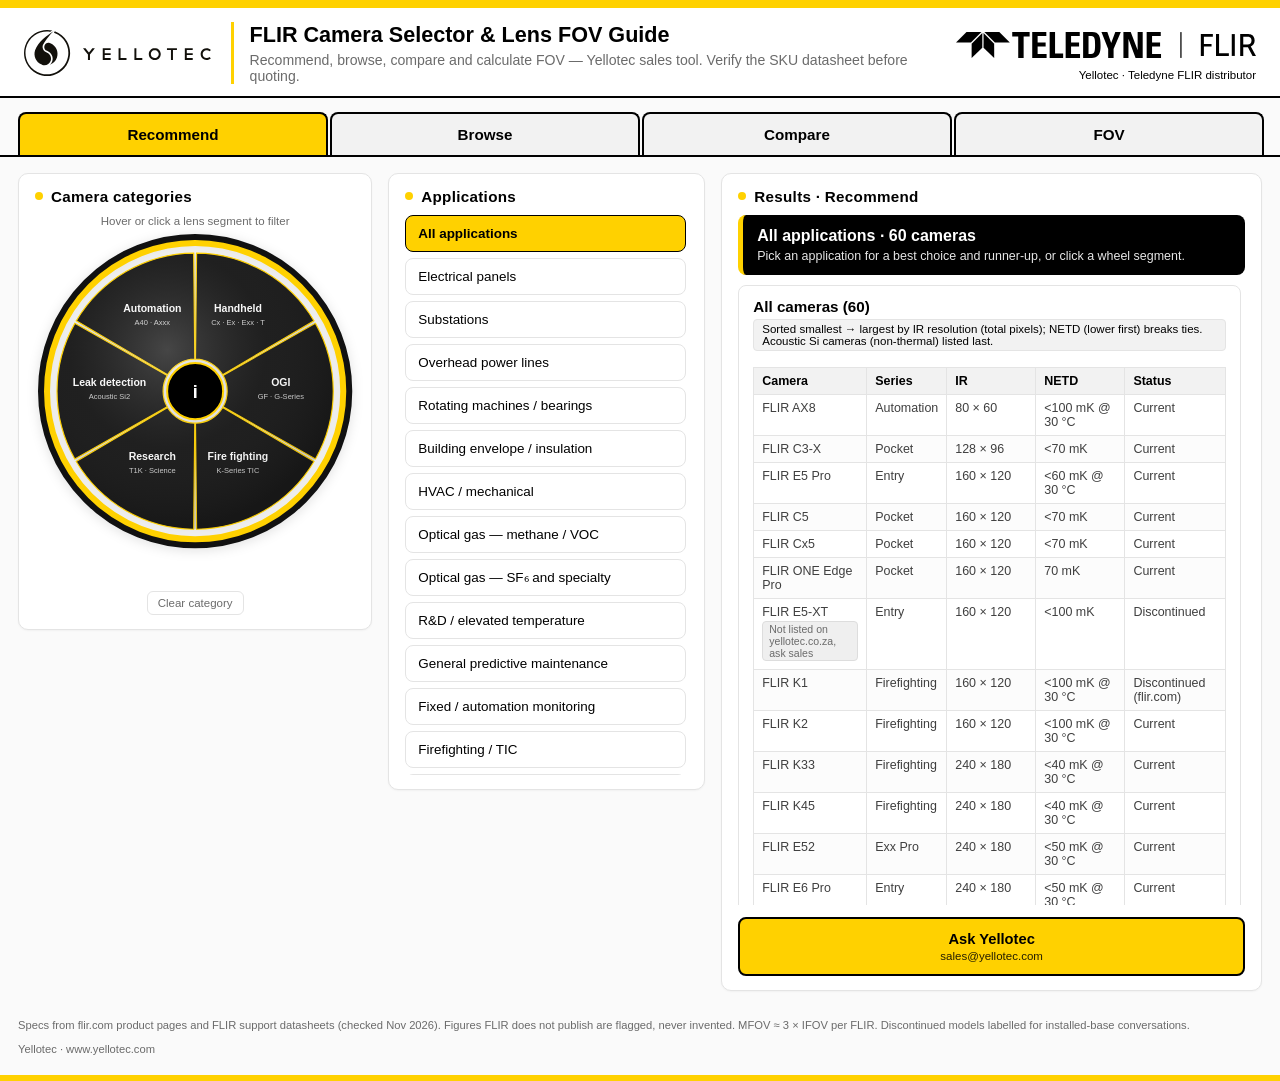
==== commit f8354cdb: "Shim quick-add + packs note; FLIR All applications, relevance sort, worker/pylon/motor-pump scale re" ====
--- a/flir-selector/index.html
+++ b/flir-selector/index.html
@@ -156,6 +156,14 @@
 .fov-hidden { display:none !important; }
 .sort-label { display:inline-block; font-size:0.72rem; color:var(--black); background:var(--lt); border:1px solid var(--border); border-radius:4px; padding:3px 8px; margin:0 0 8px; }
 .fov-overlay .ov-row input[type="file"] { color:#FFFFFF; }
+.ref-row { display:flex; flex-wrap:wrap; gap:6px 10px; align-items:center; margin:8px 0; font-size:0.8rem; }
+.ref-row > b { font-size:0.78rem; }
+.ref-chip { display:inline-flex; align-items:center; gap:5px; border:1px solid var(--border); border-radius:999px; padding:3px 10px; cursor:pointer; background:#FFFFFF; color:var(--black); }
+.ref-chip input { accent-color:#000000; margin:0; }
+.fov-overlay .ref-chip { background:#1a1a1a; color:#FFFFFF; border-color:#444; }
+.fov-overlay .ref-chip input { accent-color:#FFD100; }
+@media (max-width:700px) { .wrap, .wrap.two-col { grid-template-columns:minmax(0,1fr) !important; } .wrap > * { min-width:0; } .results-body { overflow-x:auto; } }
+.sort-reset { font-size:0.72rem; margin-left:6px; padding:2px 8px; border:1px solid var(--black); background:#FFFFFF; border-radius:4px; cursor:pointer; font-family:inherit; }
 @media (max-width:1000px) { .results-body, .app-list { max-height:none; } }
 </style>
 </head>
@@ -249,7 +257,10 @@
 
 let tab = "recommend";
 let selectedWheel = null;
-let selectedApp = "panels";
+let selectedApp = null;      // null = All applications (default)
+let sortFocus = null;        // camera id picked to browse (re-sorts by similarity); null = none
+let sortBy = "default";      // "default" (smallest → largest) | "wheel" (relevance to segment) | "camera" (similar to sortFocus)
+let fovRefs = null;          // null = scene default scale references; else array of SCALE_REFS ids
 let compareIds = ["e86","e96","t860"];
 let fovCamId = "e96";
 let fovScene = "panel";
@@ -290,6 +301,265 @@
   return c.ytListed === false ? ' <span class="yt-notlisted">Not listed on yellotec.co.za, ask sales</span>' : '';
 }
 
+/* ---- Scale references (shared by the generic diagram and the photo overlay) ---- */
+function crPath(pts){
+  // closed Catmull-Rom spline through pts -> smooth cubic Bezier path
+  var n = pts.length, d = "M" + pts[0][0].toFixed(2) + " " + pts[0][1].toFixed(2);
+  for (var i = 0; i < n; i++) {
+    var p0 = pts[(i-1+n)%n], p1 = pts[i], p2 = pts[(i+1)%n], p3 = pts[(i+2)%n];
+    var c1x = p1[0] + (p2[0]-p0[0])/6, c1y = p1[1] + (p2[1]-p0[1])/6;
+    var c2x = p2[0] - (p3[0]-p1[0])/6, c2y = p2[1] - (p3[1]-p1[1])/6;
+    d += " C" + c1x.toFixed(2) + " " + c1y.toFixed(2) + " " + c2x.toFixed(2) + " " + c2y.toFixed(2) + " " + p2[0].toFixed(2) + " " + p2[1].toFixed(2);
+  }
+  return d + " Z";
+}
+function ellPath(cx, cy, rx, ry){ return "M"+(cx-rx)+" "+cy+" a"+rx+" "+ry+" 0 1 0 "+(2*rx)+" 0 a"+rx+" "+ry+" 0 1 0 "+(-2*rx)+" 0 Z"; }
+function rectPath(x, y, w, h, r){
+  r = Math.min(r||0, w/2, h/2);
+  if (!r) return "M"+x+" "+y+" h"+w+" v"+h+" h"+(-w)+" Z";
+  return "M"+(x+r)+" "+y+" H"+(x+w-r)+" Q"+(x+w)+" "+y+" "+(x+w)+" "+(y+r)+" V"+(y+h-r)+" Q"+(x+w)+" "+(y+h)+" "+(x+w-r)+" "+(y+h)+" H"+(x+r)+" Q"+x+" "+(y+h)+" "+x+" "+(y+h-r)+" V"+(y+r)+" Q"+x+" "+y+" "+(x+r)+" "+y+" Z";
+}
+function workerShapes(){
+  // Industrial worker line art, front view. Units: cm, x = 0..70, y = 0 (top of hard hat) .. 180 (soles).
+  // Dark body fill + yellow outline, white detail lines / reflective strips (reads on the black template and on photos).
+  var K = "#151515", Y = "#FFD100", Wt = "#FFFFFF";
+  function part(d){ return { d: d, fill: K, stroke: Y, sw: 1.2 }; }
+  function det(d, sw){ return { d: d, stroke: Wt, sw: sw || 0.9 }; }
+  function band(d){ return { d: d, fill: Wt }; }
+  return [
+    // arms (viewer's left holds the toolbox)
+    part("M20 41 L14.5 45 L12.8 70 L22.6 71.5 L24.2 52 Z"), part(rectPath(12.2, 67.5, 10.8, 5.2, 1.2)), part("M13.6 72.5 L12.8 96 L19.4 97 L22.2 72.5 Z"),
+    part("M60 41 L65.5 45 L67.2 70 L57.4 71.5 L55.8 52 Z"), part(rectPath(57, 67.5, 10.8, 5.2, 1.2)), part("M57.8 72.5 L60.6 95 L67.2 95 L66.4 72.5 Z"),
+    // legs + boots
+    part("M24 102 L39.6 102 L38.6 168 L26 168 Z"), part("M40.4 102 L56 102 L54 168 L41.4 168 Z"),
+    band(rectPath(25.1, 126.5, 13.9, 2.2, 0)), band(rectPath(25.3, 131.6, 13.6, 2.2, 0)),
+    band(rectPath(41.0, 126.5, 14.1, 2.2, 0)), band(rectPath(41.1, 131.6, 13.7, 2.2, 0)),
+    part("M25.5 167 L39 167 L39.6 180 L19.6 180 L19.6 177 Q19.8 172.6 25 172 Z"), part("M54.5 167 L41 167 L40.4 180 L60.4 180 L60.4 177 Q60.2 172.6 55 172 Z"),
+    det("M19.8 177.6 L39.4 177.6 M40.6 177.6 L60.2 177.6 M25.4 170 L38.8 170 M41.2 170 L54.6 170"),
+    // shirt, collar and tie-like placket
+    part("M20 41 Q40 35.5 60 41 L57 58 L56.2 100 L23.8 100 L23 58 Z"),
+    det("M33.6 36.6 L40 44.5 L46.4 36.6 M33.6 36.6 L36 41.8 M46.4 36.6 L44 41.8", 1),
+    { d: "M40 44.5 L38.4 48.5 L40 72 L41.6 48.5 Z", fill: Wt },
+    // hi-vis vest panels with reflective strips
+    part("M23.8 41.4 L34.6 39.6 L39 46 L39 99 L23.8 99 L23 58 Z"), part("M56.2 41.4 L45.4 39.6 L41 46 L41 99 L56.2 99 L57 58 Z"),
+    band(rectPath(28.6, 41, 3, 37.5, 0)), band(rectPath(48.4, 41, 3, 37.5, 0)),
+    band(rectPath(23.8, 78.5, 15.2, 3, 0)), band(rectPath(41, 78.5, 15.2, 3, 0)),
+    band(rectPath(23.8, 86, 15.2, 3, 0)), band(rectPath(41, 86, 15.2, 3, 0)),
+    // tool belt, pouches and tools
+    part(rectPath(23.2, 97.6, 33.6, 5, 0.8)), det(rectPath(37.9, 98.3, 4.2, 3.6, 0.5), 1),
+    det("M25 103 L23.6 93.5 M28.6 103 L30.4 94.5 M51.6 103 L50.4 94 M55.4 103 L56.8 92.6 M54.6 92.2 L59.2 93.4"),
+    part(rectPath(21.6, 101.8, 10.4, 13.6, 1.5)), part(rectPath(48, 101.8, 10.4, 13.6, 1.5)),
+    det("M21.8 106 L31.8 106 M48.2 106 L58.2 106"),
+    // neck, faceless head, ridged hard hat
+    part(rectPath(36.4, 31, 7.2, 6.5, 1)), part(ellPath(40, 23.5, 8.4, 10.2)),
+    part("M26.6 14.4 C26.6 4.6 32.6 0 40 0 C47.4 0 53.4 4.6 53.4 14.4 Z"), part(rectPath(22.6, 13.6, 34.8, 3, 1.4)),
+    det("M40 0.6 L40 13.8 M35 1.9 L33.9 13.8 M45 1.9 L46.1 13.8"),
+    // hands + toolbox carried in the viewer's-left hand
+    part(ellPath(16.2, 99.6, 3.6, 4)), part(ellPath(63.9, 98.4, 3.6, 4)),
+    { d: "M9.5 111 L9.5 104.6 Q16.2 98 22.9 104.6 L22.9 111", stroke: Y, sw: 1.4 },
+    part(rectPath(4, 110, 24.4, 16, 1.6)), det("M4.2 114.6 L28.2 114.6"), det(rectPath(14.6, 112.4, 3.2, 4, 0.4))
+  ];
+}
+function stickShapes(){
+  // The original FLIR-page stick figure (head, torso, legs, arms), units cm, 50.4 x 180.
+  var Y = "#FFD100";
+  return [
+    { d: ellPath(25.2, 21.6, 14.4, 14.4), fill: Y },
+    { d: rectPath(14.11, 39.6, 22.18, 68.4, 2), fill: Y },
+    { d: rectPath(14.11, 111.6, 8.06, 68.4, 0), fill: Y },
+    { d: rectPath(28.22, 111.6, 8.06, 68.4, 0), fill: Y },
+    { d: rectPath(1.01, 46.8, 11.09, 14.4, 1), fill: Y },
+    { d: rectPath(38.3, 46.8, 11.09, 14.4, 1), fill: Y }
+  ];
+}
+function pylonShapes(){
+  // Units: m, x = 0..9 (cross-arm span), y = 0 (top) .. 20 (ground). Lattice outline, stroked.
+  var legL = [[1.2,20],[3.3,12],[3.9,3],[4.5,0.4]];
+  function lx(y){ for (var i=0;i<legL.length-1;i++){ var a=legL[i], b=legL[i+1]; if (y<=a[1] && y>=b[1]) return a[0] + (b[0]-a[0])*(a[1]-y)/(a[1]-b[1]); } return 4.5; }
+  function rx(y){ return 9 - lx(y); }
+  var d = "";
+  function ln(x1,y1,x2,y2){ d += "M"+x1.toFixed(3)+" "+y1.toFixed(3)+" L"+x2.toFixed(3)+" "+y2.toFixed(3)+" "; }
+  for (var i=0;i<legL.length-1;i++){ ln(legL[i][0],legL[i][1],legL[i+1][0],legL[i+1][1]); ln(9-legL[i][0],legL[i][1],9-legL[i+1][0],legL[i+1][1]); }
+  var lv = [20,17.2,14.6,12.3,10.2,8.4,6.9,5.4,4.0,2.6];
+  for (var k=0;k<lv.length;k++){ ln(lx(lv[k]),lv[k],rx(lv[k]),lv[k]); if (k<lv.length-1){ ln(lx(lv[k]),lv[k],rx(lv[k+1]),lv[k+1]); ln(rx(lv[k]),lv[k],lx(lv[k+1]),lv[k+1]); } }
+  // cross-arms (lower, upper) and earth-wire peak
+  ln(0.2,8.4,8.8,8.4); ln(0.2,8.4,lx(10.2),10.2); ln(8.8,8.4,rx(10.2),10.2);
+  for (var x=0.9;x<lx(8.4);x+=0.9){ ln(x,8.4,x+0.45,8.4+(10.2-8.4)*((x+0.45-0.2)/(lx(10.2)-0.2))); }
+  for (var x2=8.1;x2>rx(8.4);x2-=0.9){ ln(x2,8.4,x2-0.45,8.4+(10.2-8.4)*((8.8-(x2-0.45))/(8.8-rx(10.2)))); }
+  ln(1.2,4.0,7.8,4.0); ln(1.2,4.0,lx(5.4),5.4); ln(7.8,4.0,rx(5.4),5.4);
+  ln(2.9,1.2,6.1,1.2); ln(2.9,1.2,lx(2.6),2.6); ln(6.1,1.2,rx(2.6),2.6);
+  // insulator strings
+  [[0.45,8.4],[8.55,8.4],[1.45,4.0],[7.55,4.0]].forEach(function(p){ ln(p[0],p[1],p[0],p[1]+1.4); });
+  var ins = "";
+  [[0.45,8.4],[8.55,8.4],[1.45,4.0],[7.55,4.0]].forEach(function(p){ for (var j=1;j<=4;j++) ins += ellPath(p[0], p[1]+j*0.3, 0.16, 0.07) + " "; });
+  return [
+    { d: d, stroke: "#FFFFFF", ovStroke: "#FFD100", sw: 1.1 },
+    { d: ins, fill: "#FFD100" },
+    { d: "M-0.6 20 L9.6 20", stroke: "#FFFFFF", ovStroke: "#FFD100", sw: 1.4 }
+  ];
+}
+function motorPumpShapes(){
+  // End-suction centrifugal pump set on a common baseplate, side view. Units: mm, x = 0..1500 (L), y = 0 (top of discharge flange) .. 600 (underside of feet). W = 500 mm (into the page).
+  var Y = "#FFD100", G = "#E6E6E6", O = "#FF7A00", K = "#111111";
+  var base = [
+    rectPath(10, 545, 1480, 36, 4),                       // common baseplate / skid
+    rectPath(30, 581, 90, 19, 2), rectPath(700, 581, 90, 19, 2), rectPath(1380, 581, 90, 19, 2)   // feet
+  ].join(" ");
+  var motor = [
+    rectPath(140, 526, 430, 19, 2),                       // motor feet
+    rectPath(40, 215, 78, 290, 16),                       // fan cowl (left end)
+    rectPath(110, 190, 492, 340, 30),                     // TEFC motor frame
+    rectPath(300, 136, 124, 56, 6)                        // terminal box
+  ].join(" ");
+  var pump = [
+    rectPath(598, 347, 52, 26, 3),                        // motor shaft (centre line y 360)
+    rectPath(800, 305, 220, 110, 10),                     // bearing housing / frame
+    rectPath(880, 413, 50, 133, 3),                       // bearing support foot
+    ellPath(1150, 360, 175, 175),                         // volute casing
+    rectPath(1070, 520, 160, 26, 3),                      // casing foot
+    rectPath(1170, 36, 80, 160, 4),                       // vertical discharge pipe
+    rectPath(1300, 320, 160, 80, 4)                       // suction nozzle
+  ].join(" ");
+  var flanges = [rectPath(1146, 0, 128, 36, 4), rectPath(1458, 282, 32, 156, 4)].join(" ");
+  var lines = "";
+  for (var y = 205; y <= 515; y += 20) lines += "M134 " + y + " L578 " + y + " ";               // cooling fins
+  for (var y2 = 232; y2 <= 492; y2 += 15) lines += "M50 " + y2 + " L108 " + y2 + " ";             // cowl grille
+  lines += "M300 162 L424 162 M820 360 L1000 360 M1020 330 L1020 390 ";
+  lines += "M1160 0 L1160 36 M1260 0 L1260 36 M1458 300 L1490 300 M1458 420 L1490 420 M10 563 L1490 563 ";
+  return [
+    { d: base, fill: G },
+    { d: motor, fill: Y },
+    { d: pump, fill: Y },
+    { d: flanges, fill: G },
+    { d: rectPath(630, 292, 170, 136, 8), fill: O },                                        // coupling guard (open)
+    { d: rectPath(668, 325, 94, 70, 4) + " M650 360 L812 360", stroke: K, sw: 1 },        // flexible coupling visible inside guard
+    { d: lines, stroke: K, sw: 0.9 },
+    { d: ellPath(1150, 360, 58, 58) + " " + ellPath(1150, 360, 12, 12), stroke: K, sw: 0.9 }
+  ];
+}
+function treeShapes(){
+  return [
+    { d: rectPath(0.88, 3.3, 0.34, 2.7, 0), fill: "#8B5A2B" },
+    { d: ellPath(1.05, 2.1, 1.0, 1.92), fill: "#2E7D32" },
+    { d: ellPath(1.05, 1.32, 0.8, 1.5), fill: "#43A047" }
+  ];
+}
+const SCALE_REFS = [
+  { id:"person", label:"Worker 1.8 m", short:"1.8 m worker", hM:1.8, wM:0.70, uw:70, uh:180, shapes: workerShapes() },
+  { id:"stick", label:"Stick figure 1.8 m", short:"1.8 m stick figure", hM:1.8, wM:0.504, uw:50.4, uh:180, shapes: stickShapes() },
+  { id:"motor", label:"Motor-pump set 1500 × 500 × 600 mm", short:"Motor-pump set 1500 × 500 × 600 mm", hM:0.6, wM:1.5, uw:1500, uh:600, shapes: motorPumpShapes() },
+  { id:"tree", label:"Tree ≈ 6 m", short:"≈6 m tree", hM:6, wM:2.1, uw:2.1, uh:6, shapes: treeShapes() },
+  { id:"pylon", label:"Power pylon 20 m", short:"20 m power pylon", hM:20, wM:9, uw:9, uh:20, shapes: pylonShapes() }
+];
+function refById(id){ return SCALE_REFS.find(function(r){ return r.id===id; }); }
+function refSvg(ref, x, yBottom, pxPerM){
+  // x = left edge (px), yBottom = ground (px)
+  var k = (ref.hM * pxPerM) / ref.uh, top = yBottom - ref.uh * k;
+  var g = '<g transform="translate('+x.toFixed(2)+' '+top.toFixed(2)+') scale('+k.toFixed(5)+')">';
+  ref.shapes.forEach(function(sh){
+    g += '<path d="'+sh.d+'" fill="'+(sh.fill||'none')+'"'+(sh.stroke?' stroke="'+sh.stroke+'" stroke-width="'+(sh.sw||1)+'" vector-effect="non-scaling-stroke" stroke-linecap="round"':'')+'/>';
+  });
+  return g + '</g>';
+}
+function refCanvas(ctx, ref, x, yBottom, pxPerM){
+  var k = (ref.hM * pxPerM) / ref.uh, top = yBottom - ref.uh * k;
+  ctx.save();
+  ctx.translate(x, top); ctx.scale(k, k);
+  ref.shapes.forEach(function(sh){
+    var p = new Path2D(sh.d);
+    if (sh.fill) {
+      ctx.fillStyle = sh.fill; ctx.fill(p);
+      ctx.lineWidth = 1.2 / k; ctx.strokeStyle = "rgba(0,0,0,0.75)"; ctx.stroke(p);   // dark edge so it reads on any photo
+    }
+    if (sh.stroke) {
+      ctx.lineWidth = 2.2 / k; ctx.strokeStyle = "rgba(0,0,0,0.8)"; ctx.lineCap = "round"; ctx.stroke(p);
+      ctx.lineWidth = (sh.sw||1) / k; ctx.strokeStyle = sh.ovStroke || sh.stroke; ctx.stroke(p);
+    }
+  });
+  ctx.restore();
+}
+function refChips(name, onIds){
+  return SCALE_REFS.map(function(r){
+    return '<label class="ref-chip"><input type="checkbox" data-'+name+'="'+r.id+'"'+(onIds.indexOf(r.id)>=0?' checked':'')+'/> '+esc(r.label)+'</label>';
+  }).join('');
+}
+
+/* ---- Sorting ---- */
+function isDisc(c){ return !!c.status && /discontinued|superseded/i.test(c.status); }
+function cmpSmallest(x, y){
+  var px = irPixels(x), py = irPixels(y);
+  if (px !== py) return px - py;
+  var nx = netdMk(x), ny = netdMk(y);
+  if (nx !== ny) return nx - ny;
+  return x.name.localeCompare(y.name);
+}
+function sortSmallest(list){ return list.slice().sort(cmpSmallest); }
+function wheelRank(c, wid){
+  var primary = c.wheel === wid ? 0 : 2;
+  return primary + (isDisc(c) ? 1 : 0);
+}
+function sortWheel(list, wid){
+  // Relevance to a wheel segment: cameras whose main category is the segment first, then cameras that also cover it;
+  // current models before discontinued in each group; inside a group the most capable first
+  // (highest IR resolution, then lowest NETD, then name).
+  return list.slice().sort(function(x, y){
+    var rx = wheelRank(x, wid), ry = wheelRank(y, wid);
+    if (rx !== ry) return rx - ry;
+    var px = irPixels(x), py = irPixels(y);
+    if (px === Infinity) px = -1; if (py === Infinity) py = -1;
+    if (px !== py) return py - px;
+    var nx = netdMk(x), ny = netdMk(y);
+    if (nx !== ny) return nx - ny;
+    return x.name.localeCompare(y.name);
+  });
+}
+function simDist(c, ref){
+  var pc = irPixels(c), pr = irPixels(ref);
+  var dRes;
+  if (pc === Infinity || pr === Infinity) dRes = (pc === pr) ? 0 : 9;
+  else dRes = Math.abs(Math.log(pc / pr));
+  var nc = netdMk(c), nr = netdMk(ref);
+  var dNetd = (nc === Infinity || nr === Infinity) ? (nc === nr ? 0 : 1) : Math.abs(nc - nr) / 100;
+  return dRes + dNetd;
+}
+function sortSimilar(list, refId){
+  // Closest comparable models to the picked camera: picked camera first, then same series,
+  // then the rest; inside each group by closeness in IR resolution (pixel-count ratio), NETD breaks ties.
+  var ref = camById(refId);
+  return list.slice().sort(function(x, y){
+    var gx = x.id === ref.id ? 0 : (x.category === ref.category ? 1 : 2);
+    var gy = y.id === ref.id ? 0 : (y.category === ref.category ? 1 : 2);
+    if (gx !== gy) return gx - gy;
+    var dx = simDist(x, ref), dy = simDist(y, ref);
+    if (dx !== dy) return dx - dy;
+    if (isDisc(x) !== isDisc(y)) return isDisc(x) ? 1 : -1;
+    return x.name.localeCompare(y.name);
+  });
+}
+function sortMode(forBrowse){
+  if (forBrowse && sortBy === "camera" && sortFocus) return "camera";
+  if (selectedWheel && (sortBy === "wheel" || sortBy === "camera")) return "wheel";
+  return "default";
+}
+function sortCams(list, forBrowse){
+  var m = sortMode(forBrowse);
+  if (m === "camera") return sortSimilar(list, sortFocus);
+  if (m === "wheel") return sortWheel(list, selectedWheel);
+  return sortSmallest(list);
+}
+function sortLabelHtml(forBrowse){
+  var m = sortMode(forBrowse), txt;
+  if (m === "camera") txt = 'Sorted by similarity to <b>'+esc(camById(sortFocus).name)+'</b>: picked camera first, then the same series, then closest IR resolution (pixel count); NETD breaks ties.';
+  else if (m === "wheel") { var w = WHEEL.find(function(x){ return x.id===selectedWheel; }); txt = 'Sorted by relevance to <b>'+esc(w ? w.label : selectedWheel)+'</b>: main category first, then cameras that also cover it; current before discontinued; most capable (highest IR resolution, lowest NETD) first in each group.'; }
+  else txt = 'Sorted smallest → largest by IR resolution (total pixels); NETD (lower first) breaks ties. Acoustic Si cameras (non-thermal) listed last.';
+  return '<span class="sort-label">'+txt+(m !== "default" ? ' <button type="button" class="sort-reset" data-sortreset="1">Sort smallest → largest</button>' : '')+'</span>';
+}
+document.addEventListener("click", function(e){
+  var b = e.target.closest ? e.target.closest("[data-sortreset]") : null;
+  if (!b) return;
+  sortBy = "default"; sortFocus = null; render();
+});
+
 function polar(cx,cy,r,deg) {
   const a = (deg - 90) * Math.PI / 180;
   return [cx + r * Math.cos(a), cy + r * Math.sin(a)];
@@ -391,6 +661,10 @@
 function selectWheel(id){
   if (selectedWheel === id) { clearWheel(); return; }
   selectedWheel = id;
+  // A wheel click shows every camera in that segment: switch the application filter to All
+  // (the user can still pick an application afterwards on purpose).
+  selectedApp = null; browseApp = "all";
+  sortBy = "wheel"; sortFocus = null;
   document.querySelectorAll(".seg").forEach(function(el){
     var on = el.getAttribute("data-id") === id;
     el.classList.toggle("is-selected", on);
@@ -406,12 +680,20 @@
     el.classList.remove("is-selected"); el.style.transform="scale(1)";
   });
   document.getElementById("filterNote").textContent = "";
+  if (sortBy === "wheel") sortBy = "default";
   render();
 }
 document.getElementById("lensHub").addEventListener("click", clearWheel);
 document.getElementById("clearWheel").addEventListener("click", clearWheel);
 
 const appList = document.getElementById("appList");
+(function(){
+  var b = document.createElement("button");
+  b.type="button"; b.className="app-btn"; b.dataset.id="all";
+  b.textContent = "All applications";
+  b.addEventListener("click", function(){ selectedApp = null; render(); });
+  appList.appendChild(b);
+})();
 RECS.forEach(function(r){
   var b = document.createElement("button");
   b.type="button"; b.className="app-btn"; b.dataset.id=r.id;
@@ -444,12 +726,30 @@
   return html;
 }
 
+function renderRecommendAll(){
+  var cams = sortCams(CAMERAS.filter(function(c){ return wheelMatch(c, selectedWheel); }), false);
+  var w = WHEEL.find(function(x){ return x.id===selectedWheel; });
+  document.getElementById("sinceCount").textContent = "All applications · " + cams.length + " camera" + (cams.length===1?"":"s") + (w ? " · " + w.label : "");
+  document.getElementById("sinceHint").textContent = w ? "Every camera related to " + w.label + ". Pick an application to get a best choice and runner-up." : "Pick an application for a best choice and runner-up, or click a wheel segment.";
+  document.getElementById("resultsTitle").textContent = "Results · Recommend";
+  var html = '';
+  if (selectedWheel === "fire") html += noteBox('fire-note', 'Fire fighting note', 'K-Series firefighter TICs (K1–K65) are listed here. G609 / GF309 are furnace see-through-flame cameras — different use case than structural firefighting.');
+  if (w && cams.length) html += camCard(cams[0], {cls:"best", tag:"Best match · " + w.label, why:(cams[0].typical||"")});
+  html += '<div class="card"><h3>'+(w ? 'All '+esc(w.label)+' cameras' : 'All cameras')+' ('+cams.length+')</h3>';
+  html += sortLabelHtml(false);
+  html += '<table class="spec"><thead><tr><th>Camera</th><th>Series</th><th>IR</th><th>NETD</th><th>Status</th></tr></thead><tbody>';
+  cams.forEach(function(c){
+    html += '<tr><td>'+esc(c.name)+notListedTag(c)+'</td><td>'+esc(c.category)+'</td><td>'+esc(c.ir)+'</td><td>'+esc(c.netd.split(";")[0])+'</td><td>'+esc(c.status||"Current")+'</td></tr>';
+  });
+  html += '</tbody></table></div>';
+  document.getElementById("results").innerHTML = html;
+}
 function renderRecommend(){
+  if (!selectedApp) { renderRecommendAll(); return; }
   var rec = RECS.find(function(r){ return r.id===selectedApp; }) || RECS[0];
-  if (!selectedApp) selectedApp = rec.id;
   var best = camById(rec.bestId);
   var runner = camById(rec.runnerId);
-  var suitable = rec.suitableIds.map(camById).filter(function(c){ return wheelMatch(c, selectedWheel); });
+  var suitable = sortCams(rec.suitableIds.map(camById).filter(function(c){ return wheelMatch(c, selectedWheel); }), false);
   var bestOk = wheelMatch(best, selectedWheel);
   var runnerOk = wheelMatch(runner, selectedWheel);
 
@@ -468,6 +768,7 @@
 
   html += '<div class="card"><h3>Others suitable ('+suitable.length+')</h3>';
   html += noteBox('lens-'+rec.id, 'Lens tip', esc(rec.lensTip));
+  html += sortLabelHtml(false);
   html += '<table class="spec"><thead><tr><th>Camera</th><th>Series</th><th>IR</th><th>NETD</th><th>Status</th></tr></thead><tbody>';
   suitable.forEach(function(c){
     html += '<tr><td>'+esc(c.name)+notListedTag(c)+'</td><td>'+esc(c.category)+'</td><td>'+esc(c.ir)+'</td><td>'+esc(c.netd.split(";")[0])+'</td><td>'+esc(c.status||"Current")+'</td></tr>';
@@ -478,24 +779,18 @@
 
 function browseCams(){
   var base = CAMERAS.filter(function(c){ return wheelMatch(c, selectedWheel); });
-  if (browseApp === "all") {
-    return base.slice().sort(function(x,y){
-      var px = irPixels(x), py = irPixels(y);
-      if (px !== py) return px - py;
-      var nx = netdMk(x), ny = netdMk(y);
-      if (nx !== ny) return nx - ny;
-      return x.name.localeCompare(y.name);
+  if (browseApp !== "all") {
+    var tag = TAG_MAP[browseApp];
+    var rec = RECS.find(function(r){ return r.id===browseApp; });
+    base = base.filter(function(c){
+      return (tag && c.apps.indexOf(tag) >= 0) || (rec && rec.suitableIds.indexOf(c.id) >= 0);
     });
   }
-  var tag = TAG_MAP[browseApp];
-  var rec = RECS.find(function(r){ return r.id===browseApp; });
-  return base.filter(function(c){
-    return (tag && c.apps.indexOf(tag) >= 0) || (rec && rec.suitableIds.indexOf(c.id) >= 0);
-  });
+  return sortCams(base, true);
 }
 function renderBrowse(){
   var cams = browseCams();
-  if (!cams.length) cams = CAMERAS.filter(function(c){ return wheelMatch(c, selectedWheel); });
+  if (!cams.length) cams = sortCams(CAMERAS.filter(function(c){ return wheelMatch(c, selectedWheel); }), true);
   if (!cams.some(function(c){ return c.id===browseId; })) browseId = cams[0] ? cams[0].id : "e96";
   var selected = camById(browseId);
   var appLabel = browseApp === "all" ? "All cameras" : ((RECS.find(function(r){return r.id===browseApp;})||{}).label || "");
@@ -505,7 +800,7 @@
   document.getElementById("resultsTitle").textContent = "Results · Browse";
 
   var html = '';
-  if (browseApp === "all") html += '<span class="sort-label">Sorted smallest → largest by IR resolution (total pixels); NETD (lower first) breaks ties. Acoustic Si cameras (non-thermal) listed last.'+(selectedWheel?' Wheel filter applied.':'')+'</span>';
+  html += sortLabelHtml(true);
   var opts = cams.map(function(c){ return '<option value="'+c.id+'"'+(c.id===browseId?' selected':'')+'>'+esc(c.name)+'</option>'; }).join("");
   html += '<div class="toolbar"><div><label for="browsePick">Detail card</label><select id="browsePick">'+opts+'</select></div></div>';
   html += '<table class="spec"><thead><tr><th>Camera</th><th>Series</th><th>IR</th><th>NETD</th><th>Temp</th><th>Lenses</th><th>Status</th></tr></thead><tbody>';
@@ -519,9 +814,9 @@
   vt += '</tbody></table>';
   html += noteBox('verify-table', 'Verify-before-quoting notes ('+VERIFY.length+')', vt);
   document.getElementById("results").innerHTML = html;
-  document.getElementById("browsePick").addEventListener("change", function(e){ browseId = e.target.value; render(); });
+  document.getElementById("browsePick").addEventListener("change", function(e){ browseId = e.target.value; sortFocus = browseId; sortBy = "camera"; render(); });
   document.querySelectorAll("table.spec tbody tr[data-id]").forEach(function(tr){
-    tr.addEventListener("click", function(){ browseId = tr.getAttribute("data-id"); render(); });
+    tr.addEventListener("click", function(){ browseId = tr.getAttribute("data-id"); sortFocus = browseId; sortBy = "camera"; render(); });
   });
 }
 
@@ -625,6 +920,7 @@
 
   html += '<div class="yt-seg" role="tablist" aria-label="FOV view"><button type="button" data-fovview="generic" class="'+(fovView==="generic"?"is-on":"")+'">Generic scale image</button><button type="button" data-fovview="upload" class="'+(fovView==="upload"?"is-on":"")+'">Upload your photo</button></div>';
   html += '<div id="fovGeneric" class="'+(fovView==="generic"?"":"fov-hidden")+'">';
+  html += '<div class="ref-row"><b>Scale references</b>'+refChips("fovref", activeRefs(scene).map(function(r){ return r.id; }))+'</div>';
   html += '<div class="fov-diagram">'+buildFovSvg(d, wH, wV, spot, mfov, scene, cam.name, lens)+'</div>';
 
   html += '<table class="spec"><thead><tr><th>Lens</th><th>FOV</th><th>IFOV</th><th>HFOV @ '+d+' m</th><th>VFOV</th><th>IFOV spot</th><th>MFOV ('+mfovFac+'×)</th></tr></thead><tbody>';
@@ -639,12 +935,12 @@
   html += '</tbody></table>';
   html += '</div>';
   if (cam.notes) html += noteBox('fovcam-'+cam.id, 'Verify note · '+cam.name, esc(cam.notes));
-  if (fovView==="generic") html += noteBox('scale-note', 'About the scale diagram', 'Yellow frame = FOV at '+d+' m on '+esc(cam.name)+' / '+esc(lens.label)+'. Human silhouette is 1.8 m tall; tree ≈ 6 m (shown when the application typically includes outdoor scale). Orange circle = <b>MFOV</b> (≈ '+mfovFac+' × IFOV) at true scale — the smallest target measured accurately. IFOV (1-pixel) is shown as a secondary readout. Acoustic cameras: coverage cone only — spot/MFOV is not meaningful.');
+  if (fovView==="generic") html += noteBox('scale-note', 'About the scale diagram', 'Yellow frame = FOV at '+d+' m on '+esc(cam.name)+' / '+esc(lens.label)+'. Scale references are drawn at true scale on the FOV floor line: worker 1.8 m (line art; the original stick figure is also available); tree ≈ 6 m; power pylon 20 m (lattice transmission tower outline, cross-arm span ≈ 9 m, indicative); motor-pump set (end-suction pump + motor on a common baseplate), side view L 1500 × H 600 mm (W 500 mm into the page). Worker (+ tree for outdoor applications) is the default; tick the chips to change. Orange circle = <b>MFOV</b> (≈ '+mfovFac+' × IFOV) at true scale — the smallest target measured accurately. IFOV (1-pixel) is shown as a secondary readout. Acoustic cameras: coverage cone only — spot/MFOV is not meaningful.');
 
   html += '<div class="fov-overlay'+(ovState.uiMode==="move"?" mode-move":"")+(fovView==="upload"?"":" fov-hidden")+'" id="fovOverlay">';
   html += '<div class="ov-fs-bar" id="ovFsBar"><span class="ov-fs-readout" id="ovFsReadout"></span><button type="button" id="ovFsExit">Exit full screen</button></div>';
   html += '<h3>Your photo · FOV / MFOV overlay</h3>';
-  html += '<div class="ov-hide-fs">'+noteBox('ov-help', 'How to use the photo overlay', 'Upload a site photo (stays in this browser — nothing is uploaded to a server). Draw a reference line on a known length (mm), then the yellow FOV frame and orange <b>MFOV</b> circle scale to that reference. Use <b>Move overlay</b> to drag the frame and MFOV independently (MFOV stays inside the FOV). Assumes the reference is flat-on to the camera.', true)+'</div>';
+  html += '<div class="ov-hide-fs">'+noteBox('ov-help', 'How to use the photo overlay', 'Upload a site photo (stays in this browser — nothing is uploaded to a server). Draw a reference line on a known length (mm), then the yellow FOV frame and orange <b>MFOV</b> circle scale to that reference. Use <b>Move overlay</b> to drag the frame and MFOV independently (MFOV stays inside the FOV). Tick <b>Scale figures</b> to place a 1.8 m worker or stick figure, 6 m tree, 20 m power pylon or 1500 × 500 × 600 mm motor-pump set at true scale; drag them in Move mode. Assumes the reference is flat-on to the camera.', true)+'</div>';
   html += '<div class="ov-row">';
   html += '<div class="ov-hide-fs"><label>Photo</label><input type="file" id="ovFile" accept="image/*"/></div>';
   html += '<div><label>Reference length (mm)</label><input type="number" id="ovLen" step="1" min="1" placeholder="1000" value="'+(ovState.lenMm||1000)+'"/></div>';
@@ -660,6 +956,7 @@
   html += '</div></div>';
   html += '<span class="mode-hint ov-hide-fs" id="ovModeHint"></span>';
   html += '</div>';
+  html += '<div class="ref-row ov-hide-fs"><b>Scale figures on photo</b>'+refChips("ovref", ovState.refs)+'<span class="mode-hint">True scale from your reference line · drag in Move mode</span></div>';
   html += '<p class="ov-status" id="ovStatus"></p>';
   html += '<div class="ov-stage" id="ovStage"><canvas id="ovCanvas" width="720" height="200"></canvas></div>';
   html += '<p class="ov-legend ov-hide-fs"><b>Yellow</b> = FOV frame (draggable in Move mode) · <b>Orange</b> = MFOV ⌀ at true scale (≈ '+mfovFac+' × IFOV; drag inside FOV) · Scale = line px ÷ (mm÷1000)</p>';
@@ -667,6 +964,20 @@
 
   document.getElementById("results").innerHTML = html;
   mountFovOverlay(d, wH, wV, spot, mfov, cam, lens);
+  document.querySelectorAll("[data-fovref]").forEach(function(cb){
+    cb.addEventListener("change", function(){
+      fovRefs = Array.prototype.slice.call(document.querySelectorAll("[data-fovref]")).filter(function(x){ return x.checked; }).map(function(x){ return x.getAttribute("data-fovref"); });
+      render();
+    });
+  });
+  document.querySelectorAll("[data-ovref]").forEach(function(cb){
+    cb.addEventListener("change", function(){
+      var id = cb.getAttribute("data-ovref");
+      ovState.refs = SCALE_REFS.map(function(r){ return r.id; }).filter(function(rid){ var el = document.querySelector('[data-ovref="'+rid+'"]'); return el && el.checked; });
+      if (!cb.checked) delete ovState.refPos[id];
+      ovRedrawFromArgs();
+    });
+  });
 
   document.getElementById("fovCam").addEventListener("change", function(e){ fovCamId = e.target.value; fovLensIdx = 0; render(); });
   document.getElementById("fovLens").addEventListener("change", function(e){ fovLensIdx = Number(e.target.value)||0; render(); });
@@ -698,7 +1009,9 @@
   lastPtr: null,
   ptrId: null,
   fsFake: false,
-  drawArgs: null
+  drawArgs: null,
+  refs: [],          // SCALE_REFS ids shown on the photo
+  refPos: {}         // id -> {x: left, y: ground} in image px
 };
 
 function ovPxPerM(){
@@ -897,8 +1210,29 @@
   ovState.fovCy = ovState.natH ? ovState.natH / 2 : null;
   ovState.spotCx = ovState.fovCx;
   ovState.spotCy = ovState.fovCy;
-}
-
+  ovState.refPos = {};
+}
+
+function ovRefLayout(fw, fh, ppm){
+  // default spot for each figure: standing on the bottom edge of the FOV frame, left part of the frame
+  var f = ovFovCentre();
+  var x = Math.max(f.x - fw/2, 0) + Math.max(8, Math.min(fw, ovState.natW) * 0.04);
+  var ground = Math.min(f.y + fh/2, ovState.natH * 0.95);
+  ovState.refs.forEach(function(id){
+    var r = refById(id); if (!r) return;
+    if (!ovState.refPos[id]) ovState.refPos[id] = { x: x, y: ground };
+    x += r.wM * ppm + Math.max(10, fw * 0.03);
+  });
+}
+function ovRefHit(p, ppm){
+  for (var i = ovState.refs.length - 1; i >= 0; i--) {
+    var id = ovState.refs[i], r = refById(id), pos = ovState.refPos[id];
+    if (!r || !pos) continue;
+    var w = r.wM * ppm, h = r.hM * ppm, pad = 8 / (p.fit ? p.fit.scale : 1);
+    if (p.x >= pos.x - pad && p.x <= pos.x + w + pad && p.y >= pos.y - h - pad && p.y <= pos.y + pad) return id;
+  }
+  return null;
+}
 function ovDraw(d, wH, wV, spot, mfov, cam, lens){
   ovState.drawArgs = { d:d, wH:wH, wV:wV, spot:spot, mfov:mfov, cam:cam, lens:lens };
   ovUpdateFsReadout(d, cam, lens);
@@ -974,6 +1308,17 @@
     // light fill so frame is grabable visually
     ctx.fillStyle = "rgba(255,209,0,0.06)";
     ctx.fillRect(tl.x, tl.y, br.x - tl.x, br.y - tl.y);
+    ovRefLayout(fw, fh, ppm);
+    ovState.refs.forEach(function(id, ri){
+      var r = refById(id), pos = ovState.refPos[id]; if (!r || !pos) return;
+      var o = toC(pos.x, pos.y);
+      refCanvas(ctx, r, o.x, o.y, ppm * fit.scale);
+      ctx.font = "bold 11px Arial,sans-serif";
+      var tw = ctx.measureText(r.short).width;
+      var ly = o.y + 3 + (ri % 2) * 17;
+      ctx.fillStyle = "rgba(0,0,0,0.7)"; ctx.fillRect(o.x - 2, ly, tw + 6, 15);
+      ctx.fillStyle = "#FFFFFF"; ctx.fillText(r.short, o.x + 1, ly + 11);
+    });
 
     var mfovR = (mfov * ppm * fit.scale) / 2;
     var ifovR = (spot * ppm * fit.scale) / 2;
@@ -1174,6 +1519,8 @@
     var mfovImgR = (mfov * ppm) / 2;
     var f = ovFovCentre();
     var s = ovSpotCentre();
+    var refHit = ovRefHit(p, ppm);
+    if (refHit) return "ref:" + refHit;
     var hitPad = Math.max(mfovImgR, 14 / (p.fit ? p.fit.scale : 1));
     var ds = Math.hypot(p.x - s.x, p.y - s.y);
     if (ds <= hitPad) return "spot";
@@ -1232,7 +1579,10 @@
     if (!ppm) return;
     var fw = wH * ppm, fh = wV * ppm;
     var mfovImgR = (mfov * ppm) / 2;
-    if (ovState.dragKind === "fov") {
+    if (ovState.dragKind && ovState.dragKind.indexOf("ref:") === 0) {
+      var rp = ovState.refPos[ovState.dragKind.slice(4)];
+      if (rp) { rp.x += dx; rp.y += dy; }
+    } else if (ovState.dragKind === "fov") {
       ovState.fovCx = (ovState.fovCx != null ? ovState.fovCx : ovState.natW/2) + dx;
       ovState.fovCy = (ovState.fovCy != null ? ovState.fovCy : ovState.natH/2) + dy;
       ovState.spotCx = (ovState.spotCx != null ? ovState.spotCx : ovState.fovCx) + dx;
@@ -1295,19 +1645,27 @@
 }
 
 
+function activeRefs(scene){
+  var ids = fovRefs ? fovRefs : (["person"].concat(scene.tree ? ["tree"] : []));
+  return SCALE_REFS.filter(function(r){ return ids.indexOf(r.id) >= 0; });
+}
 function buildFovSvg(d, wH, wV, spot, mfov, scene, camName, lens){
   var W = 720, H = 400;
   var padL = 70, padR = 40, padT = 36, padB = 50;
   var plotW = W - padL - padR, plotH = H - padT - padB;
-  var personH = 1.8, treeH = 6.0;
-  var needH = Math.max(wV, personH * 1.15, (scene.tree ? treeH : 0) * 1.05);
-  var needW = Math.max(wH, 2.5);
+  var refs = activeRefs(scene);
+  var maxRefH = refs.reduce(function(a, r){ return Math.max(a, r.hM); }, 0);
+  var sumRefW = refs.reduce(function(a, r){ return a + r.wM; }, 0);
+  var needH = Math.max(wV, maxRefH * 1.08);
+  var needW = Math.max(wH, sumRefW * 1.3 + 0.1);
   var scale = Math.min(plotW / needW, plotH / needH);
   var cx = padL + plotW/2;
   var rectW = wH * scale, rectH = wV * scale;
   var rx = cx - rectW/2;
-  var ry = padT + (plotH - rectH)/2;
-  var gY = ry + rectH;
+  // keep FOV frame and every scale reference inside the plot: content = max(frame, tallest reference), ground at its bottom
+  var contentH = Math.max(rectH, maxRefH * scale);
+  var gY = padT + (plotH - contentH)/2 + contentH;
+  var ry = gY - rectH;
 
   function escXml(s){ return String(s).replace(/&/g,"&amp;").replace(/</g,"&lt;").replace(/>/g,"&gt;").replace(/"/g,"&quot;"); }
 
@@ -1332,36 +1690,17 @@
   s.push('<polygon points="'+dimX.toFixed(1)+','+gY.toFixed(1)+' '+(dimX-4)+','+(gY-6)+' '+(dimX+4)+','+(gY-6)+'" fill="#FFD100"/>');
   s.push('<text x="'+(dimX-6).toFixed(1)+'" y="'+((ry+gY)/2).toFixed(1)+'" text-anchor="middle" fill="#FFFFFF" font-family="Arial,sans-serif" font-size="11" font-weight="700" transform="rotate(-90 '+(dimX-6).toFixed(1)+' '+((ry+gY)/2).toFixed(1)+')">VFOV '+fmtM(wV)+' ('+lens.fovV+'°)</text>');
 
-  if (scene.person) {
-    var pH = personH * scale;
-    var pW = pH * 0.28;
-    var px = cx - rectW*0.22 - pW/2;
-    var py = gY - pH;
-    s.push('<g fill="#FFD100" opacity="0.95">');
-    s.push('<circle cx="'+(px+pW/2).toFixed(1)+'" cy="'+(py+pH*0.12).toFixed(1)+'" r="'+(pH*0.08).toFixed(1)+'"/>');
-    s.push('<rect x="'+(px+pW*0.28).toFixed(1)+'" y="'+(py+pH*0.22).toFixed(1)+'" width="'+(pW*0.44).toFixed(1)+'" height="'+(pH*0.38).toFixed(1)+'" rx="2"/>');
-    s.push('<rect x="'+(px+pW*0.28).toFixed(1)+'" y="'+(py+pH*0.62).toFixed(1)+'" width="'+(pW*0.16).toFixed(1)+'" height="'+(pH*0.38).toFixed(1)+'"/>');
-    s.push('<rect x="'+(px+pW*0.56).toFixed(1)+'" y="'+(py+pH*0.62).toFixed(1)+'" width="'+(pW*0.16).toFixed(1)+'" height="'+(pH*0.38).toFixed(1)+'"/>');
-    s.push('<rect x="'+(px+pW*0.02).toFixed(1)+'" y="'+(py+pH*0.26).toFixed(1)+'" width="'+(pW*0.22).toFixed(1)+'" height="'+(pH*0.08).toFixed(1)+'" rx="1"/>');
-    s.push('<rect x="'+(px+pW*0.76).toFixed(1)+'" y="'+(py+pH*0.26).toFixed(1)+'" width="'+(pW*0.22).toFixed(1)+'" height="'+(pH*0.08).toFixed(1)+'" rx="1"/>');
-    s.push('</g>');
-    s.push('<text x="'+(px+pW/2).toFixed(1)+'" y="'+(gY+14).toFixed(1)+'" text-anchor="middle" fill="#FFFFFF" font-family="Arial,sans-serif" font-size="10">1.8 m person</text>');
-    if (pH > rectH * 0.98) {
-      s.push('<text x="'+(px+pW/2).toFixed(1)+'" y="'+(ry+14).toFixed(1)+'" text-anchor="middle" fill="#FFFFFF" font-family="Arial,sans-serif" font-size="10">taller than VFOV</text>');
-    }
-  }
-
-  if (scene.tree) {
-    var tH = treeH * scale;
-    var tW = tH * 0.35;
-    var tx = cx + rectW*0.18;
-    var ty = gY - tH;
-    s.push('<g>');
-    s.push('<rect x="'+(tx+tW*0.42).toFixed(1)+'" y="'+(ty+tH*0.55).toFixed(1)+'" width="'+(tW*0.16).toFixed(1)+'" height="'+(tH*0.45).toFixed(1)+'" fill="#8B5A2B"/>');
-    s.push('<ellipse cx="'+(tx+tW/2).toFixed(1)+'" cy="'+(ty+tH*0.35).toFixed(1)+'" rx="'+(tW*0.48).toFixed(1)+'" ry="'+(tH*0.32).toFixed(1)+'" fill="#2E7D32"/>');
-    s.push('<ellipse cx="'+(tx+tW/2).toFixed(1)+'" cy="'+(ty+tH*0.22).toFixed(1)+'" rx="'+(tW*0.38).toFixed(1)+'" ry="'+(tH*0.25).toFixed(1)+'" fill="#43A047"/>');
-    s.push('</g>');
-    s.push('<text x="'+(tx+tW/2).toFixed(1)+'" y="'+(gY+14).toFixed(1)+'" text-anchor="middle" fill="#FFFFFF" font-family="Arial,sans-serif" font-size="10">≈6 m tree</text>');
+  // Scale references at true scale, standing on the FOV floor line, in one row from the left part of the frame.
+  if (refs.length) {
+    var gapPx = 14, total = refs.reduce(function(a, r){ return a + r.wM * scale; }, 0) + gapPx * (refs.length - 1);
+    var xs = rx + Math.max(8, rectW * 0.08);
+    if (xs + total > rx + rectW - 4) xs = Math.max(padL + 4, cx - total / 2);
+    refs.forEach(function(r, i){
+      var w = r.wM * scale, tall = r.hM * scale > rectH * 0.98;
+      s.push(refSvg(r, xs, gY, scale));
+      s.push('<text x="'+(xs + w/2).toFixed(1)+'" y="'+(gY + 14 + (i % 2) * 12).toFixed(1)+'" text-anchor="middle" fill="#FFFFFF" font-family="Arial,sans-serif" font-size="10">'+escXml(r.short + (tall ? ' (taller than VFOV)' : ''))+'</text>');
+      xs += w + gapPx;
+    });
   }
 
   // True-scale MFOV diameter (primary); IFOV shown as secondary label
@@ -1398,7 +1737,7 @@
   var html = "";
   if (tab === "browse") {
     lab.textContent = "Application";
-    html += '<option value="all"'+(browseApp==="all"?" selected":"")+'>All cameras (sorted smallest → largest)</option>';
+    html += '<option value="all"'+(browseApp==="all"?" selected":"")+'>All applications</option>';
     RECS.forEach(function(r){ html += '<option value="'+r.id+'"'+(browseApp===r.id?" selected":"")+'>'+esc(r.label)+'</option>'; });
   } else {
     lab.textContent = "Application (sets typical distance)";
@@ -1416,7 +1755,7 @@
 function render(
 ){
   document.querySelectorAll(".app-btn").forEach(function(b){
-    b.classList.toggle("is-on", b.dataset.id === selectedApp);
+    b.classList.toggle("is-on", selectedApp ? b.dataset.id === selectedApp : b.dataset.id === "all");
   });
   syncWheelDropdown();
   if (tab === "recommend") renderRecommend();
@@ -1432,9 +1771,12 @@
     tab = t;
     document.querySelectorAll(".tab").forEach(function(b){ b.classList.toggle("is-on", b.getAttribute("data-tab")===t); });
   }
-  if (h.get("app")) { if (tab==="browse") browseApp = h.get("app"); else if (tab==="fov" && SCENES[h.get("app")]) { fovScene = h.get("app"); fovDist = String(SCENES[fovScene].distance); } else selectedApp = h.get("app"); }
+  if (h.get("app") === "all") { selectedApp = null; browseApp = "all"; }
+  else if (h.get("app")) { if (tab==="browse") browseApp = h.get("app"); else if (tab==="fov" && SCENES[h.get("app")]) { fovScene = h.get("app"); fovDist = String(SCENES[fovScene].distance); } else selectedApp = h.get("app"); }
   if (h.get("view") === "upload" || h.get("view") === "generic") fovView = h.get("view");
   if (h.get("cam")) fovCamId = h.get("cam");
+  if (h.get("refs")) fovRefs = h.get("refs").split(",").filter(function(id){ return !!refById(id); });
+  if (h.get("wheel") && WHEEL.some(function(w){ return w.id===h.get("wheel"); })) setTimeout(function(){ selectWheel(h.get("wheel")); }, 0);
 })();
 render();
 
